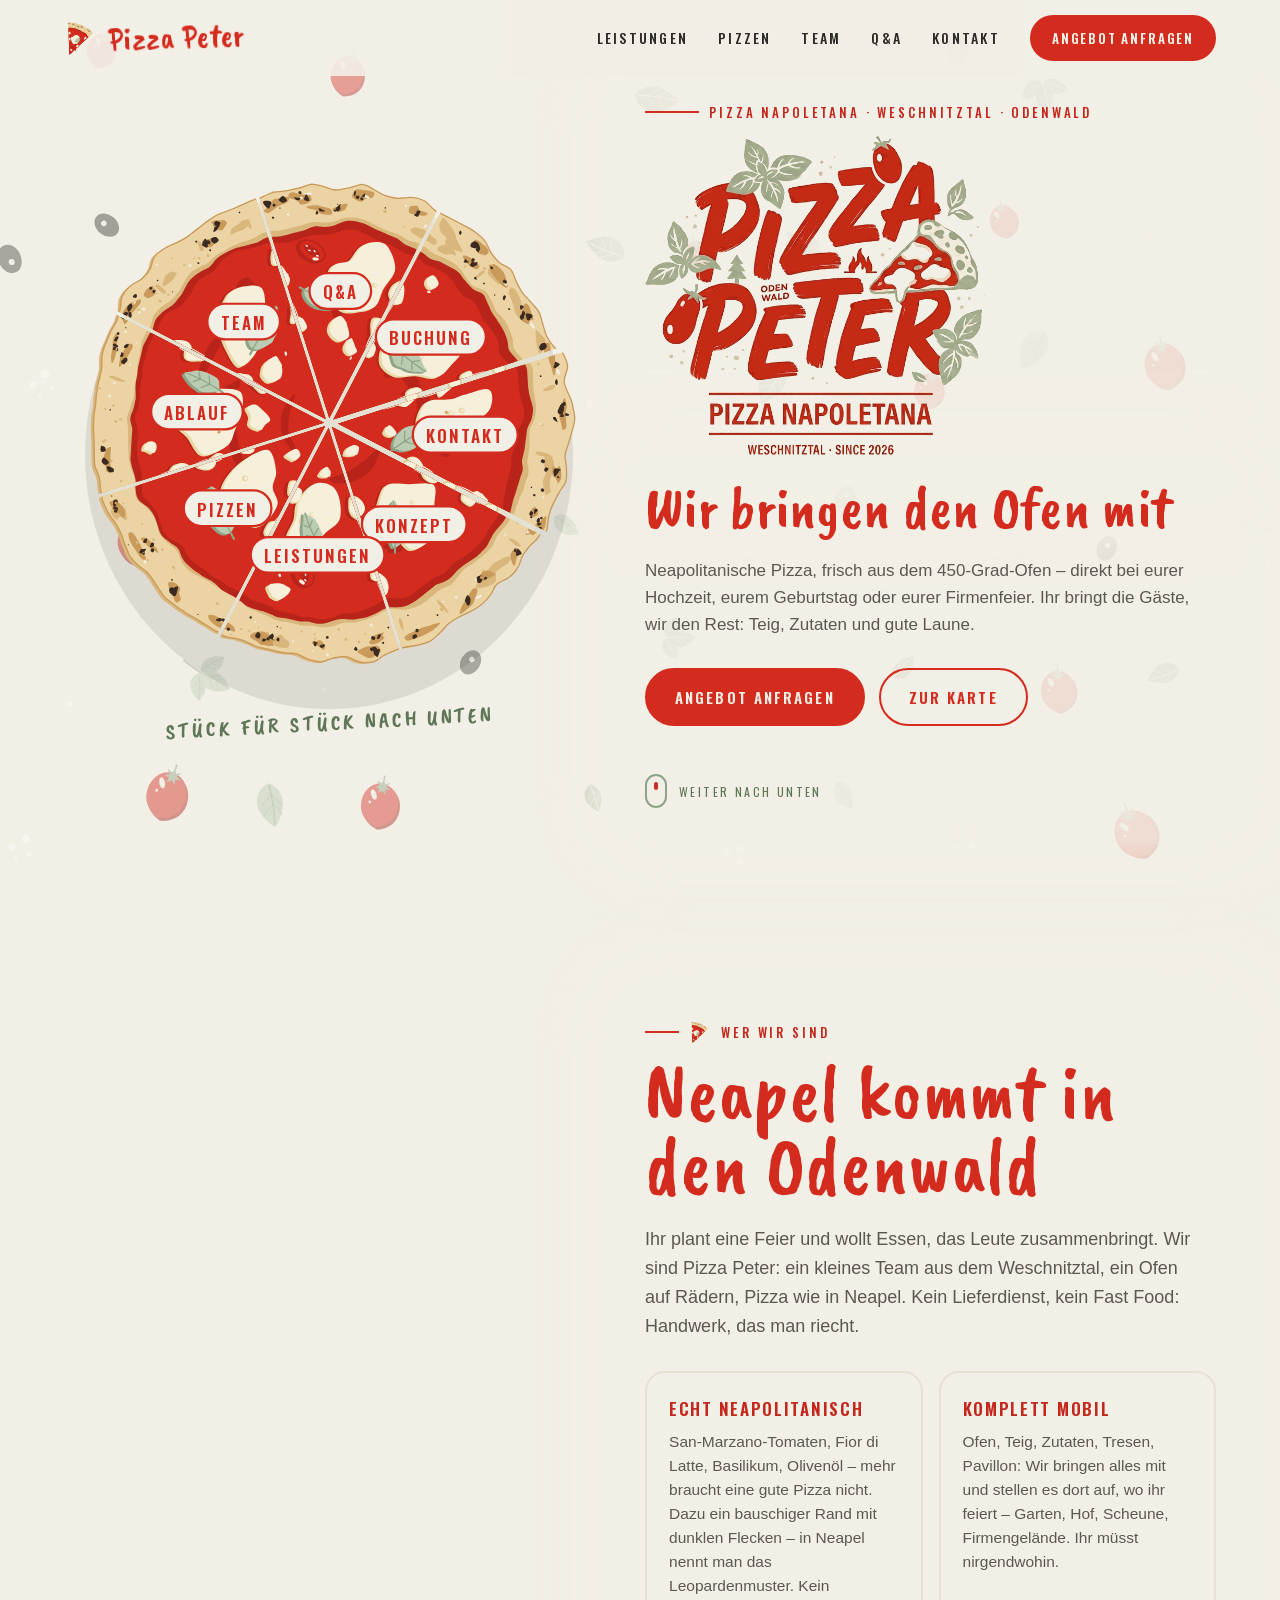
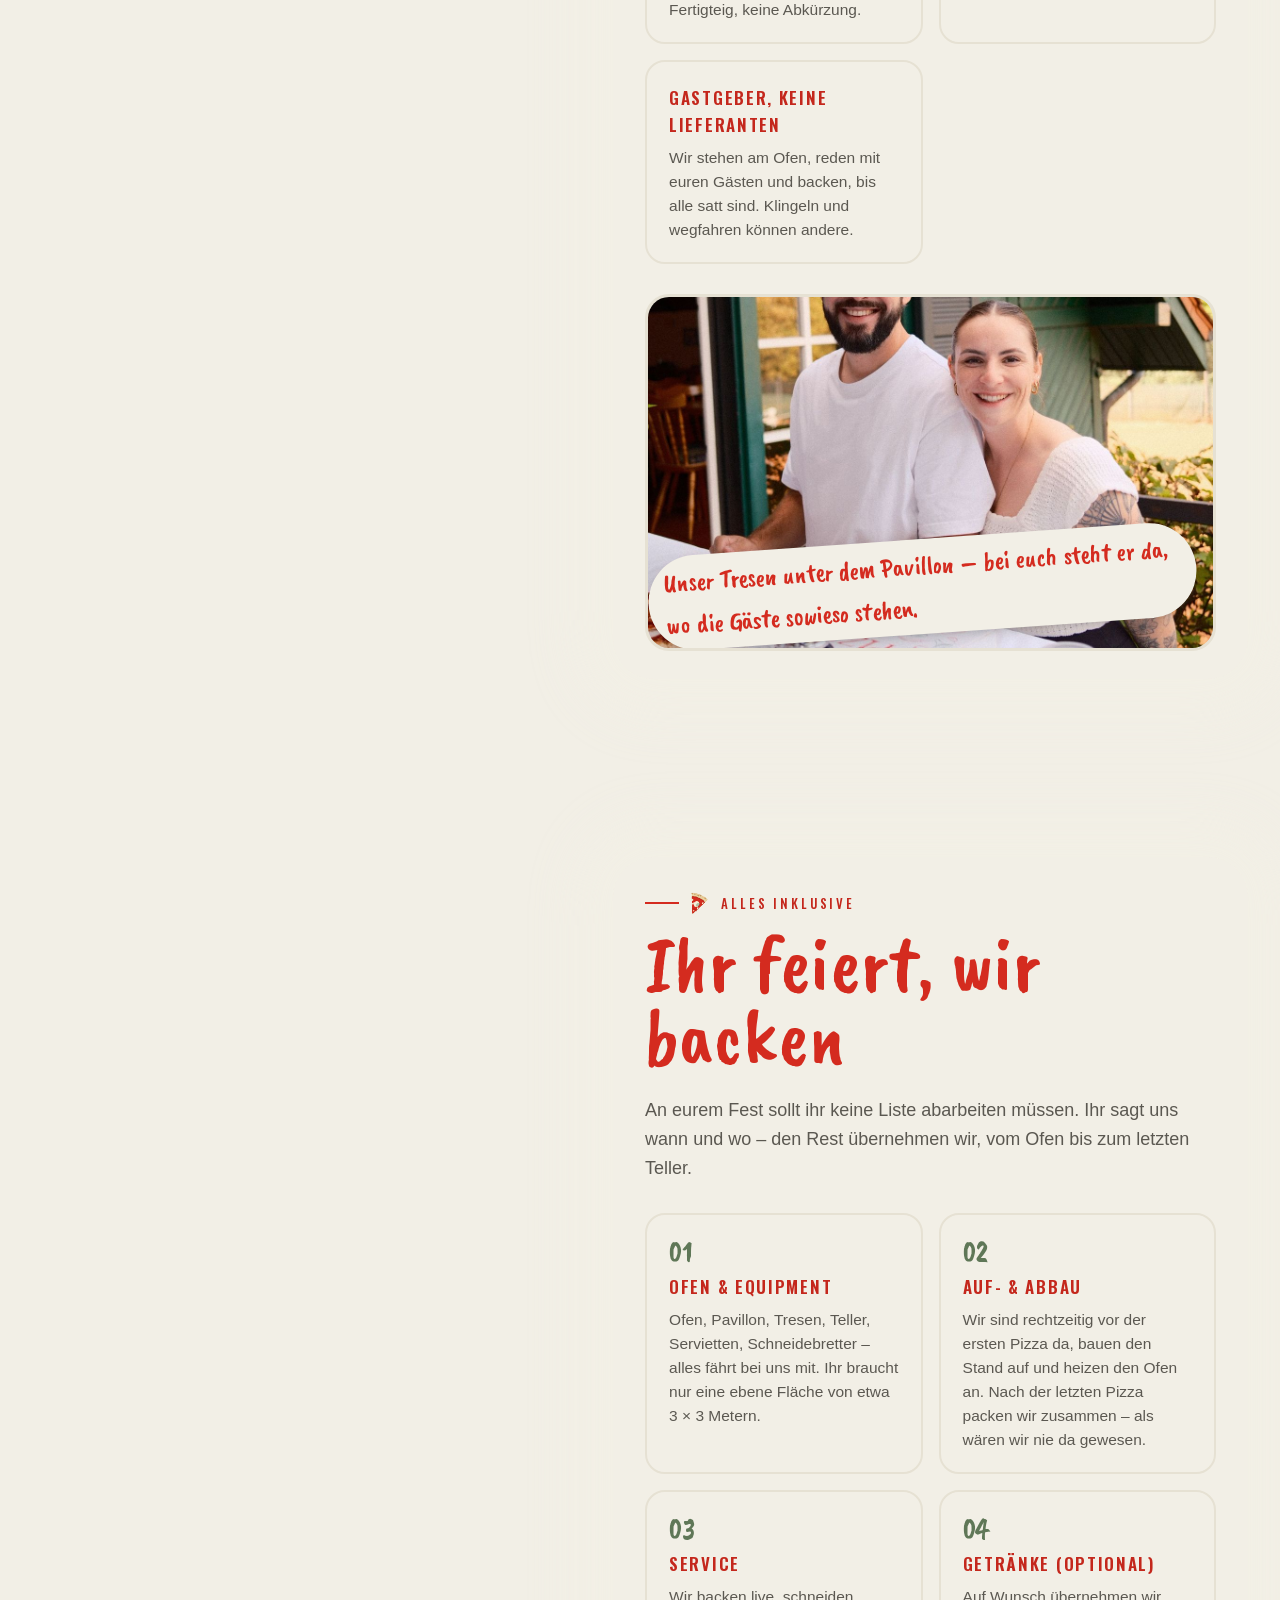
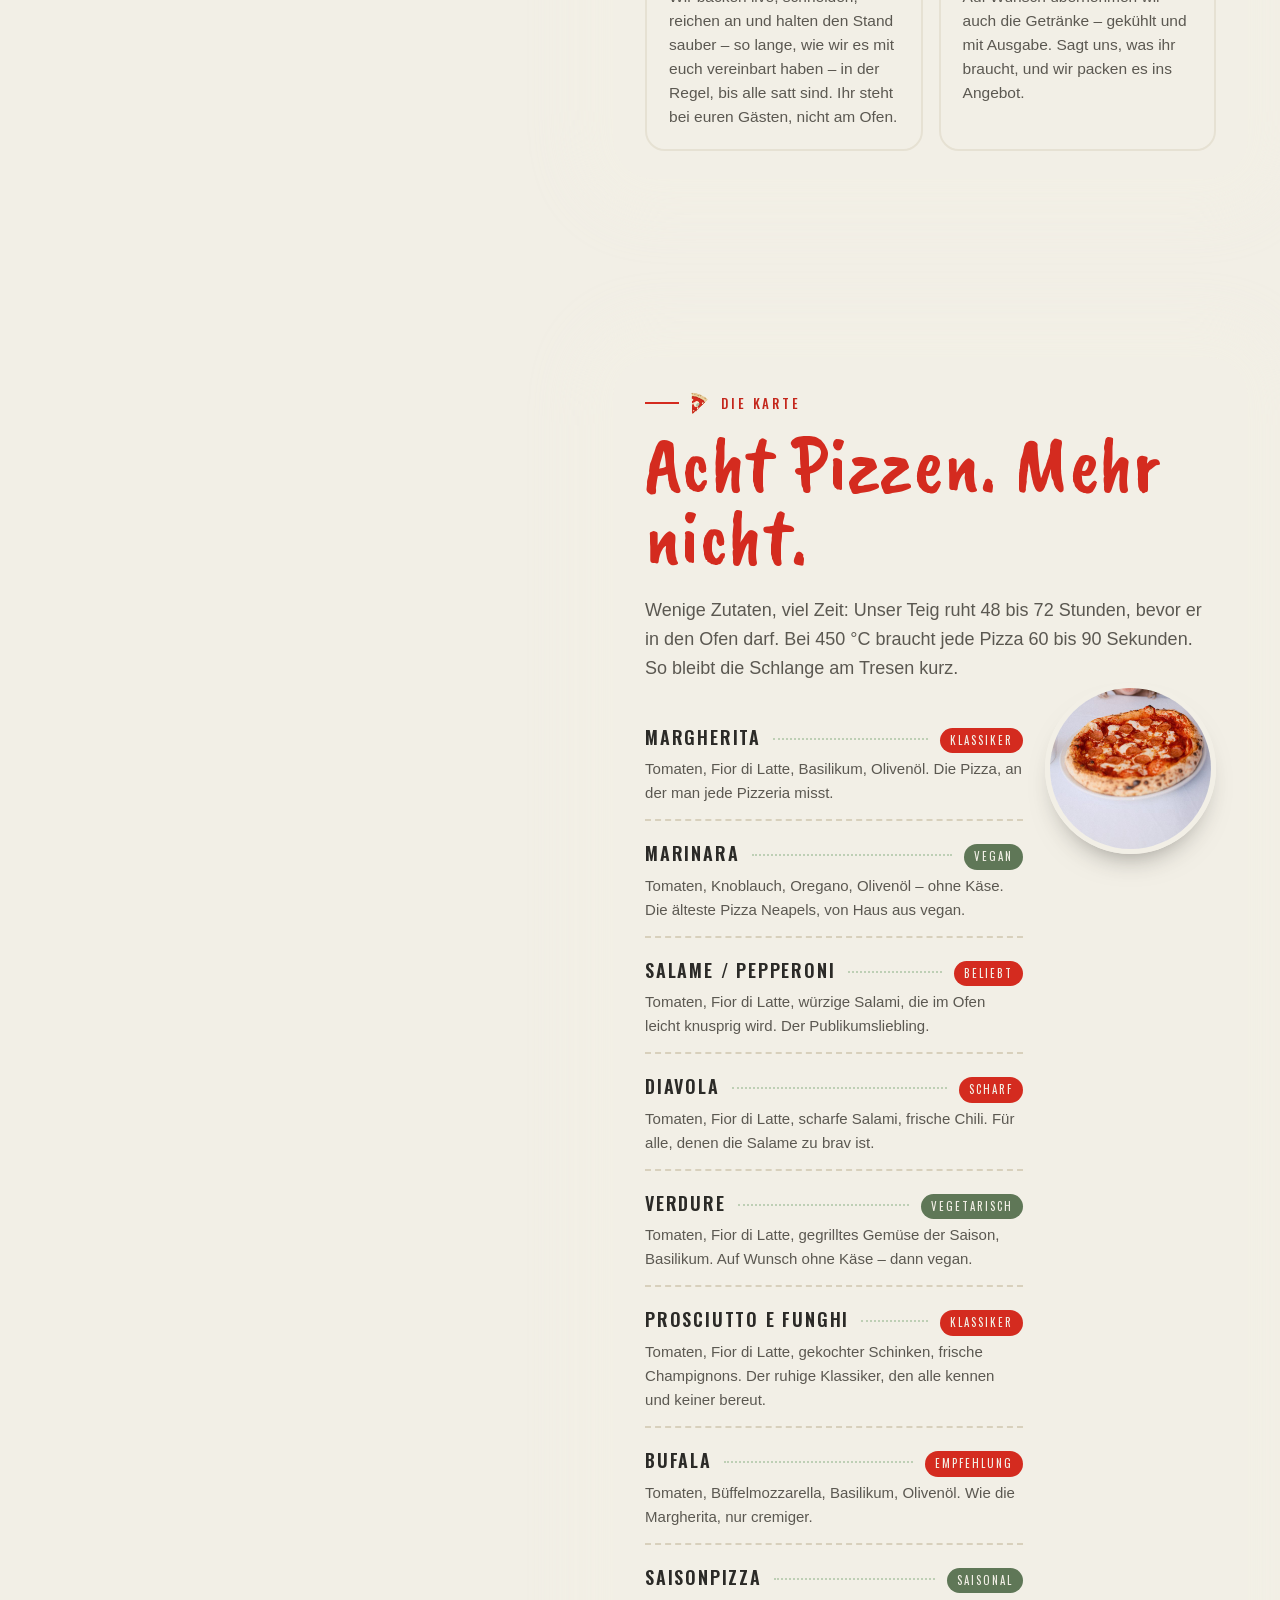
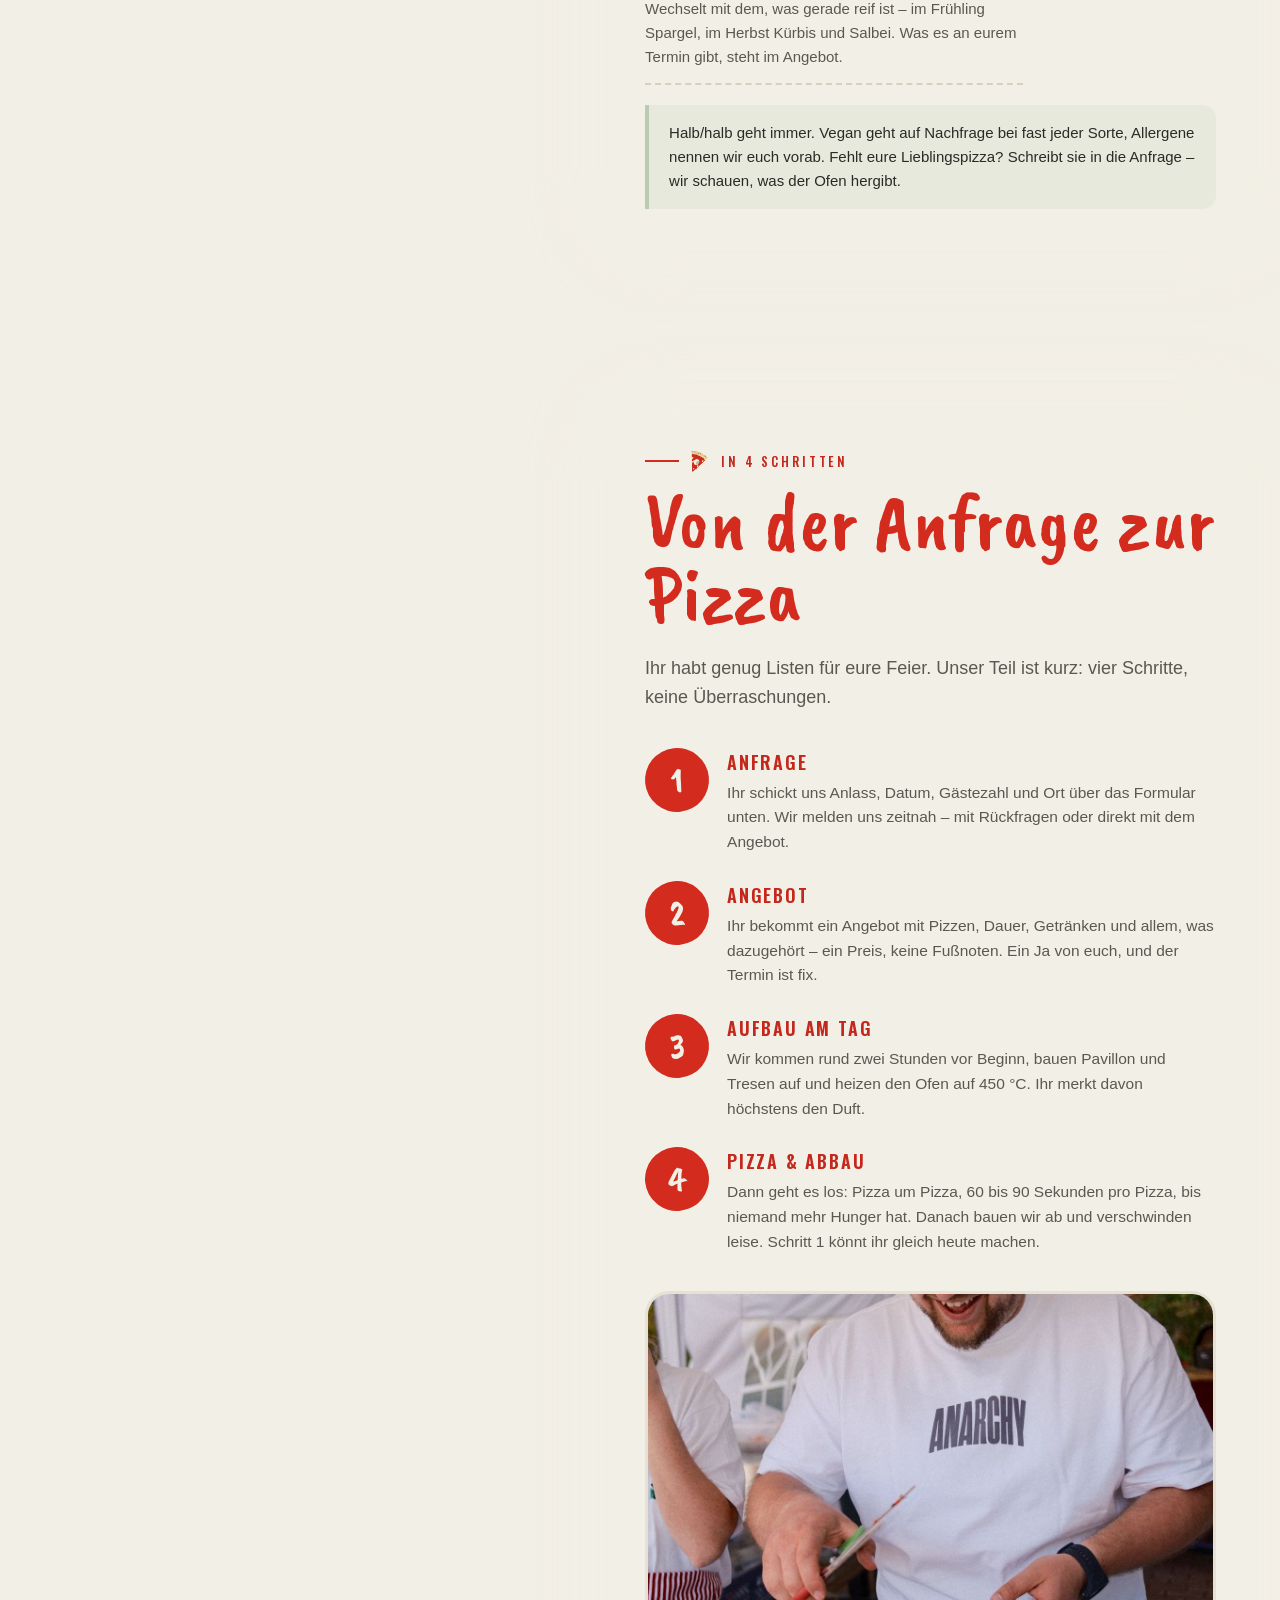
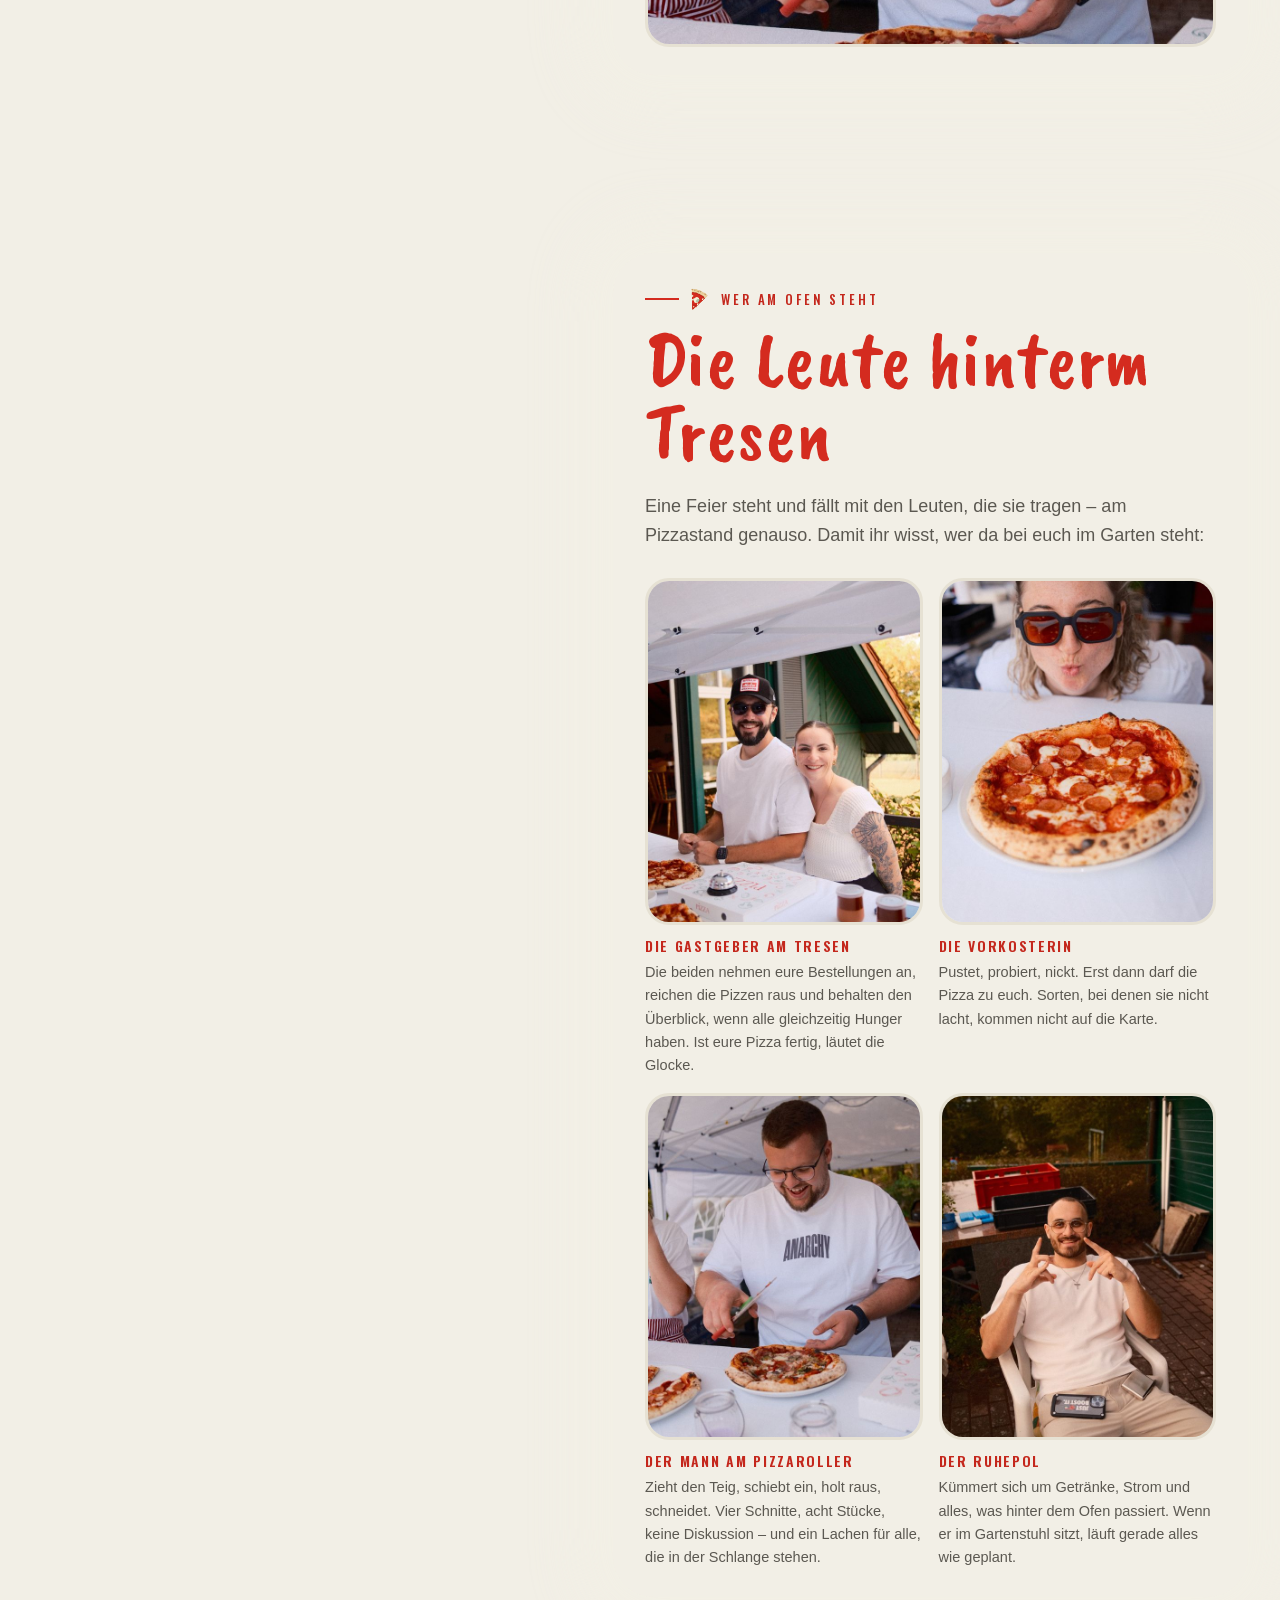
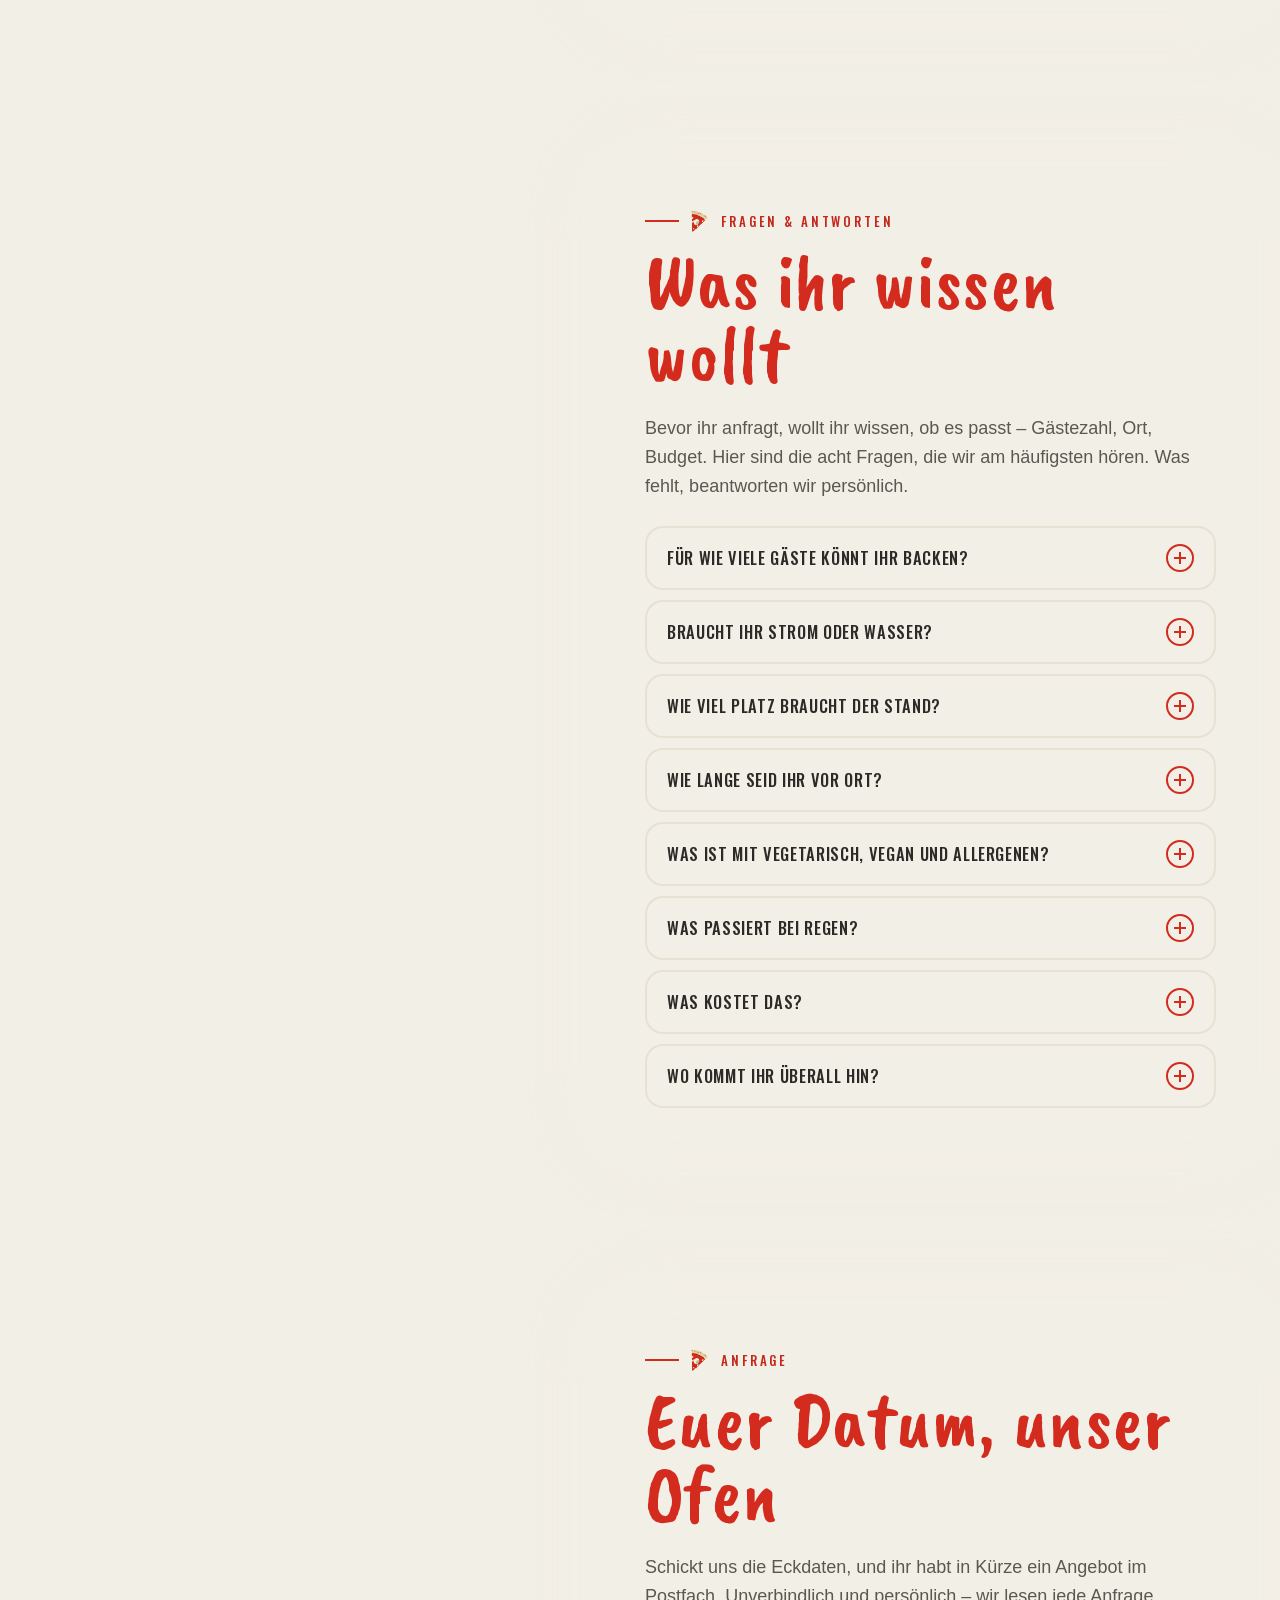
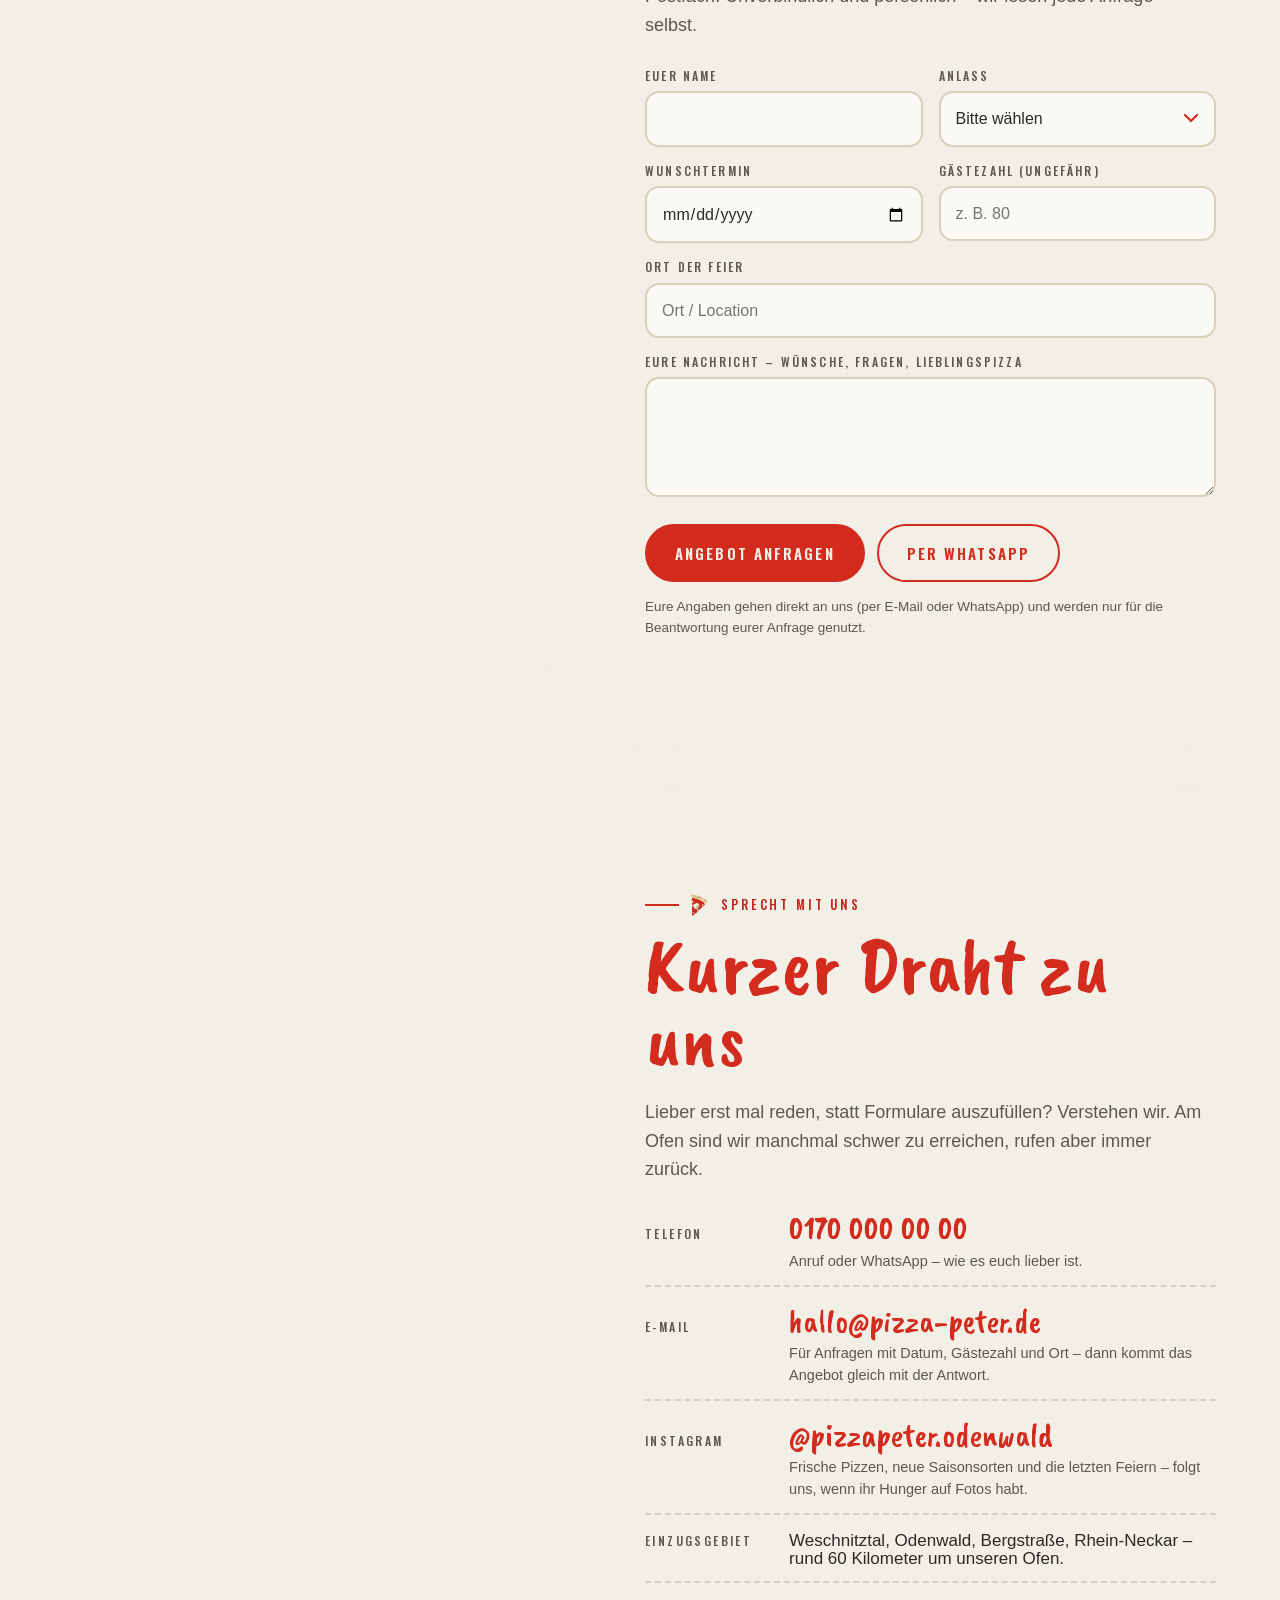
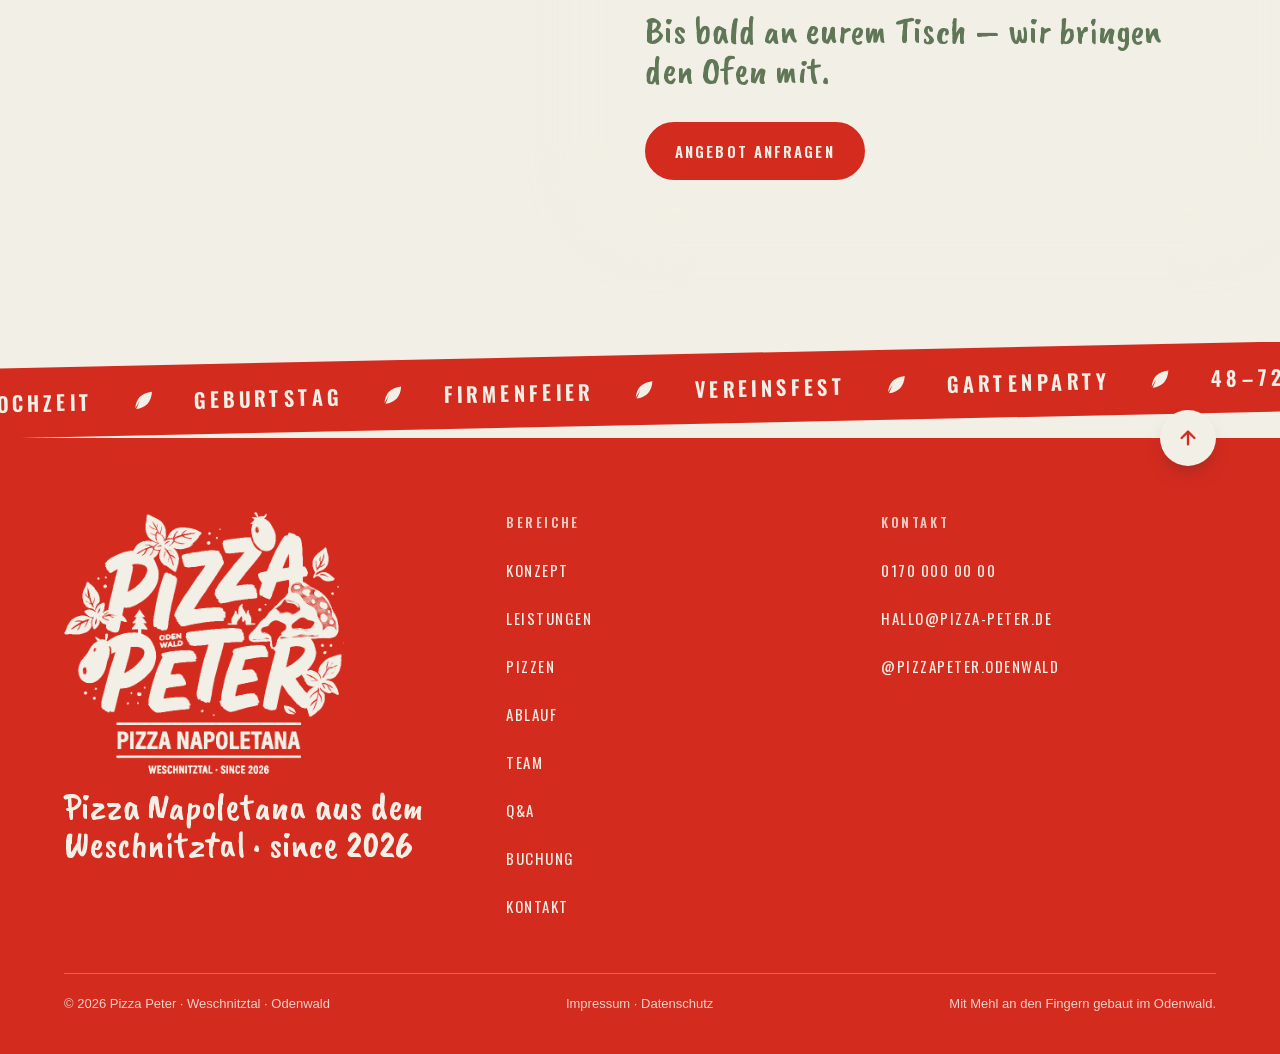
==== index.html @ 8b313ba2 "Pizza Peter OnePager: Pizza-Navigation, animierter Brand-Hintergrund, Texte, Handy-Layout Co-Authore" ====
<!DOCTYPE html>
<html lang="de">
<head>
  <meta charset="utf-8">
  <script>document.documentElement.classList.add('js')</script>
  <meta name="viewport" content="width=device-width, initial-scale=1, viewport-fit=cover">
  <title>Pizza Peter – Mobile Pizza Napoletana für eure Feier im Odenwald</title>
  <meta name="description" content="Mobile Pizza Napoletana für Hochzeiten, Geburtstage und Firmenfeiern – Odenwald, Bergstraße, Rhein-Neckar-Raum. 450 °C, 90 Sekunden, alles inklusive.">
  <meta name="theme-color" content="#F2EFE6">
  <meta property="og:title" content="Pizza Peter – Mobile Pizza Napoletana für eure Feier im Odenwald">
  <meta property="og:description" content="Mobile Pizza Napoletana für Hochzeiten, Geburtstage und Firmenfeiern – Odenwald, Bergstraße, Rhein-Neckar-Raum. 450 °C, 90 Sekunden, alles inklusive.">
  <meta property="og:image" content="https://DEINE-DOMAIN.de/assets/img/foto-pizzafan.jpg"><!-- PLATZHALTER: Domain eintragen, sobald die Seite online ist -->
  <meta property="og:type" content="website">
  <link rel="icon" href="assets/brand/favicon.svg" type="image/svg+xml">
  <link rel="apple-touch-icon" href="assets/brand/apple-touch-icon.png">
  <link rel="preload" href="assets/fonts/caveatbrush.woff2" as="font" type="font/woff2" crossorigin>
  <link rel="preload" href="assets/fonts/oswald.woff2" as="font" type="font/woff2" crossorigin>
  <link rel="stylesheet" href="style.css?v=202609141102">
  <link rel="stylesheet" href="bg.css?v=202609141102">
</head>
<body>
  <svg width="0" height="0" style="position:absolute" aria-hidden="true"><symbol id="ico-slice" viewBox="297 16 204 289"><defs></defs><g class="slice" data-i="0" data-angle="-67.5"><path d="M300 300L291 31c2 0 9-2 14-1c5 0 9 3 14 4c5 1 9 2 14 2c5 0 10-2 15-1c5 0 10 2 14 4c4 2 8 6 12 8c4 2 10 0 15 1c5 1 10 2 14 4c4 2 8 4 12 7c4 3 8 6 12 9c4 3 8 5 12 7c4 2 9 2 14 4c5 2 10 3 14 6c4 3 7 6 10 10c3 4 6 8 9 12c3 4 8 8 10 10Z" fill="#D9B77C" transform="translate(3 2)"/><path d="M300 300L291 31c2 0 9-2 14-1c5 0 9 3 14 4c5 1 9 2 14 2c5 0 10-2 15-1c5 0 10 2 14 4c4 2 8 6 12 8c4 2 10 0 15 1c5 1 10 2 14 4c4 2 8 4 12 7c4 3 8 6 12 9c4 3 8 5 12 7c4 2 9 2 14 4c5 2 10 3 14 6c4 3 7 6 10 10c3 4 6 8 9 12c3 4 8 8 10 10Z" fill="#EBD3A3"/><path d="M372 65c-1 1-7-1-10-2c-3-1-6-1-9-3c-3-2-9-6-11-8c-2-2-2-4-1-5c1-1 3-1 6 0c3 1 6 3 10 5c4 2 8 5 11 7c2 2 5 5 4 6ZM385 60c1 2 6 6 4 7c-2 1-13-1-17-2c-4-1-5-2-8-3c-3-1-9-3-9-4c0-1 5-3 8-4c3-1 7-4 10-4c3 0 7 4 9 6c2 2 2 2 3 4ZM323.7 43.2c0.7 0 2 2.2 2.1 4c0.1 1.8-0.9 4.6-1.4 6.6c-0.6 2-1.3 5.5-1.9 5.6c-0.6 0.1-1.4-3-1.6-5c-0.2-2 0-5 0.5-6.9c0.5-1.9 1.6-4.2 2.3-4.3ZM374.8 53.3c0.6 0.5 0.7 2.6 0 4.9c-0.7 2.3-3 7.1-4.2 8.9c-1.2 1.8-2.6 2-3.2 1.6c-0.6-0.4-1-1.6-0.4-3.8c0.6-2.2 2.7-7.7 4-9.6c1.3-1.9 3.2-2.5 3.8-2ZM429.3 80c0.4 0.2-0.5 4.3-1.2 6.8c-0.7 2.5-1.9 6.1-3 8.2c-1.1 2.1-2.9 4.6-3.5 4.5c-0.6-0.1-0.4-3 0.2-5.3c0.6-2.3 2.4-6.2 3.7-8.6c1.2-2.4 3.4-5.8 3.8-5.6ZM470.1 116.7c0.4 0.3-1.3 3.2-2.5 4.8c-1.2 1.6-3.1 3.8-4.5 4.8c-1.4 1-3.3 1.6-3.8 1.2c-0.5-0.4-0.1-2.4 0.9-3.7c1-1.3 3.3-2.8 4.9-4c1.6-1.2 4.6-3.4 5-3.1Z" fill="#D9B77C"/><path d="M307 40c0 1 4 3 2 4c-2 1-9 0-12 0c-3 0-4-2-6-3c-2-1-8-2-9-3c0-1 4-2 6-3c2-1 6-2 9-2c3 0 7 2 9 3c2 1 0 3 1 4ZM345 43c-1 1-2 2-3 3c-1 1-3 3-5 3c-2 0-6 0-7-1c-2-1-2-2-2-3c0-1 1-2 2-3c1-1 3 0 6-1c3 0 8-2 10-2c2 0 0 3-1 4ZM424 69c0 1-8 2-11 2c-3 0-4-1-8-1c-4 0-10 0-13-1c-2-1-3-4-2-5c1-1 5-2 8-2c3 0 5-1 8-1c3 0 6 2 9 3c3 1 9 4 9 5ZM478 109c0 2-1 4-4 3c-3-1-10-7-14-10c-4-3-4-4-7-7c-3-3-10-10-10-11c0-1 6 1 10 3c4 2 8 5 12 8c4 3 7 6 9 8c2 2 4 4 4 6ZM382 69c-1 1-3 0-5 0c-2 0-5 0-7-1c-2-1-4-4-5-6c-1-2 0-3 0-4c0-1-1-4 1-4c2 0 6 4 9 6c3 2 6 4 7 5c1 2 1 3 0 4Z" fill="#C99A5A"/><path d="M291 31c2 0 9-2 14-1c5 0 9 3 14 4c5 1 9 2 14 2c5 0 10-2 15-1c5 0 10 2 14 4c4 2 8 6 12 8c4 2 10 0 15 1c5 1 10 2 14 4c4 2 8 4 12 7c4 3 8 6 12 9c4 3 8 5 12 7c4 2 9 2 14 4c5 2 10 3 14 6c4 3 7 6 10 10c3 4 6 8 9 12c3 4 8 8 10 10" fill="none" stroke="#C99A5A" stroke-width="1.5"/><path d="M384.7 61.3a1.1 1.1 0 1 0 2.2 0a1.1 1.1 0 1 0 -2.2 0ZM452.3 87.3a1.1 1.1 0 1 0 2.2 0a1.1 1.1 0 1 0 -2.2 0ZM427.4 89.6a1.6 1.6 0 1 0 3.1 0a1.6 1.6 0 1 0 -3.1 0Z" fill="#D9B77C"/><path d="M319.4 64.4a1 1 0 1 0 1.9 0a1 1 0 1 0 -1.9 0ZM304.5 43.2a1.5 1.5 0 1 0 3 0a1.5 1.5 0 1 0 -3 0ZM378.9 70.2a1.6 1.6 0 1 0 3.2 0a1.6 1.6 0 1 0 -3.2 0ZM407.1 81.1a1.6 1.6 0 1 0 3.2 0a1.6 1.6 0 1 0 -3.2 0ZM419.2 91.6a1 1 0 1 0 2 0a1 1 0 1 0 -2 0ZM393.7 56.5a4 1.2 396 1 0 6.4 4.7a4 1.2 396 1 0 -6.4 -4.7Z" fill="#F2EFE6"/><path d="M299 39c-1 0-2 0-3-1c0 0 0-2 0-2c0 0 2-1 3-1c1 0 1 1 1 2c0 1 0 2-1 2ZM330 46c-1 0-2-1-2-2c0-1 2-6 3-6c1 0 3 2 4 3c1 1 1 1 0 2c-1 1-4 3-5 3ZM329 46c0 0 2-1 2-1c0 0 1 0 1 0c0 0 1 2 1 2c0 0-2 1-3 1c-1 0-1-2-1-2ZM401 71c-1-1 1-4 2-5c1-1 5-2 6-2c1 0 0 4 0 5c0 1-1 2-2 2c-1 0-5 1-6 0ZM407 68c-1 0-1-2-1-3c0-1 2-1 3-1c1 0 2 0 2 1c0 1 0 2-1 3c-1 0-2 0-3 0ZM473 103c0 1-2 2-3 2c-1 0-3-2-3-3c0-1 1-2 2-2c1 0 1 0 2 1c1 0 2 1 2 2ZM460.7 103.3a1.9 1.9 0 1 0 3.8 0a1.9 1.9 0 1 0 -3.8 0ZM383 67c0 1-4 4-5 4c-1 0-2-1-3-2c-1-1-2-3-1-4c1-1 4-1 6-1c2 0 3 2 3 3ZM376 63c0 0-2 0-2 0c0 0-1 0-1 0c0 0 0-3 0-3c0 0 2 0 3 1c0 0 0 2 0 2ZM373.9 66.1a1.8 1.8 0 1 0 3.6 0a1.8 1.8 0 1 0 -3.6 0ZM302 60c0 0-1 1-1 1c0 0-1-2-1-2c0 0 0-1 0-1c0 0 3 0 3 0c0 0-1 2-1 2ZM451.4 120.3a0.8 0.8 0 1 0 1.6 0a0.8 0.8 0 1 0 -1.6 0ZM435.5 90.8a1 1 0 1 0 2 0a1 1 0 1 0 -2 0ZM329 45.5a0.7 0.7 0 1 0 1.3 0a0.7 0.7 0 1 0 -1.3 0Z" fill="#3B2A21"/><path d="M300 300L292 72c2-1 8-4 12-4c4 0 9 1 13 2c4 1 8 2 12 2c4 0 8-1 12 0c4 1 8 2 12 4c4 2 7 3 11 5c4 2 7 4 11 6c4 2 8 2 12 3c4 1 8 1 12 3c4 2 6 6 10 8c4 2 7 3 11 5c4 2 8 3 11 5c4 2 7 4 10 7c3 3 6 6 8 10c2 4 3 9 5 12c2 3 8 7 9 8Z" fill="#D9B77C"/><path d="M300 300L292 77c2-1 8-4 12-4c4 0 8 1 12 2c4 1 8 2 12 2c4 0 8 0 12 0c4 0 8 2 12 3c4 1 7 3 11 5c4 2 7 4 11 6c4 2 7 3 11 4c4 1 8 2 11 4c3 2 6 6 9 8c3 2 7 3 11 5c4 2 7 3 11 5c4 2 8 4 11 6c3 2 6 6 8 9c2 3 4 8 6 11c2 3 8 6 9 7Z" fill="#B8241A" transform="translate(3 2)"/><path d="M300 300L292 77c2-1 8-4 12-4c4 0 8 1 12 2c4 1 8 2 12 2c4 0 8 0 12 0c4 0 8 2 12 3c4 1 7 3 11 5c4 2 7 4 11 6c4 2 7 3 11 4c4 1 8 2 11 4c3 2 6 6 9 8c3 2 7 3 11 5c4 2 7 3 11 5c4 2 8 4 11 6c3 2 6 6 8 9c2 3 4 8 6 11c2 3 8 6 9 7Z" fill="#B8241A"/><path d="M300 300L293 87c2-1 7-4 11-5c4-1 8 1 12 1c4 0 7 1 11 1c4 0 8 0 12 1c4 1 7 2 11 3c4 1 8 3 11 5c4 2 6 4 10 6c4 2 7 3 11 4c4 1 8 2 11 4c3 2 5 5 8 7c3 2 8 3 11 5c4 2 7 3 10 5c3 2 7 3 10 5c3 2 6 6 8 9c2 3 2 8 5 11c2 3 8 6 10 7Z" fill="#D42B1F"/><path d="M356 270c1-1 3-5 1-9c-2-4-6-11-11-16c-5-5-14-10-21-12c-7-2-16 0-20 0c-4 0-7 2-7 3c0 1 2 2 6 3c4 2 10 3 16 6c6 3 13 6 18 10c5 4 9 8 12 11c3 2 5 5 6 4ZM399 174c1-1 0-5-2-8c-2-3-8-7-13-10c-5-3-12-8-18-10c-6-2-13-2-17-2c-4 0-6 0-7 1c0 1 1 4 4 6c3 2 9 5 14 8c5 3 13 6 18 8c5 2 10 6 14 7c4 1 6 1 7 0ZM400 183c0-1-1-4-4-8c-3-4-10-9-16-13c-6-4-16-10-23-12c-8-2-17-3-22-3c-5 0-8 0-8 1c0 1 3 2 7 4c4 2 12 4 19 7c7 3 15 8 22 11c7 4 14 8 18 10c4 2 6 4 7 3ZM359 212c-1-2 1-6 2-8c1-2 2-4 4-7c2-2 6-8 8-8c2 0 5 3 6 5c1 2 1 4 1 7c0 2-1 6-3 8c-2 2-6 4-9 5c-3 0-8 0-9-2Z" fill="#B8241A"/><path d="M343 140c5-2 12-6 19-4c7 2 20 8 22 15c2 7-8 20-10 29c-2 9 0 18-4 23c-4 5-12 4-18 5c-6 1-15 4-20 1c-5-3-8-13-12-21c-4-8-14-20-12-26c2-6 16-8 22-12c6-4 8-8 13-10Z" fill="#B8241A" transform="translate(4 4)"/><path d="M343 140c5-2 12-6 19-4c7 2 20 8 22 15c2 7-8 20-10 29c-2 9 0 18-4 23c-4 5-12 4-18 5c-6 1-15 4-20 1c-5-3-8-13-12-21c-4-8-14-20-12-26c2-6 16-8 22-12c6-4 8-8 13-10ZM323 267c-1 1-6 2-8 1c-2-1-5-3-6-5c-1-2-1-5 0-6c1-1 5-2 7-2c2 0 4 3 5 5c1 2 3 6 2 7Z" fill="#E8D8A6" transform="translate(3 2)"/><path d="M343 140c5-2 12-6 19-4c7 2 20 8 22 15c2 7-8 20-10 29c-2 9 0 18-4 23c-4 5-12 4-18 5c-6 1-15 4-20 1c-5-3-8-13-12-21c-4-8-14-20-12-26c2-6 16-8 22-12c6-4 8-8 13-10ZM323 267c-1 1-6 2-8 1c-2-1-5-3-6-5c-1-2-1-5 0-6c1-1 5-2 7-2c2 0 4 3 5 5c1 2 3 6 2 7Z" fill="#F6EFD9"/><path d="M337.4 158.7a3 3 0 1 0 6 0a3 3 0 1 0 -6 0ZM334.2 175.2a2.4 2.4 0 1 0 4.8 0a2.4 2.4 0 1 0 -4.8 0ZM357.3 161.6a3.4 3.4 0 1 0 6.8 0a3.4 3.4 0 1 0 -6.8 0Z" fill="#E8D8A6"/><path d="M338.1 158a1.7 1.7 0 1 0 3.3 0a1.7 1.7 0 1 0 -3.3 0ZM334.8 174.7a1.3 1.3 0 1 0 2.6 0a1.3 1.3 0 1 0 -2.6 0ZM358.1 160.8a1.9 1.9 0 1 0 3.7 0a1.9 1.9 0 1 0 -3.7 0Z" fill="#F6EFD9"/><g class="cheese-edge"><path d="M304 163c2 0 4 2 5 5c1 2 1 7 0 10c-1 3-4 7-5 7c-2 0-3-6-4-9c-1-3-2-5-1-7c1-2 3-6 5-6ZM304 115c3 0 8 0 9 3c1 2 0 10-2 12c-2 2-4 3-7 3c-3 0-8 0-9-2c-2-2-2-9 0-12c2-3 6-4 9-4ZM448 157c2 2 0 8-2 11c-2 3-6 6-9 7c-3 2-9 3-10 2c-1-1 0-7 2-10c2-3 4-7 7-9c3-2 10-3 12-1ZM381 224c1 2-1 6-2 9c-1 3-2 10-5 11c-3 1-9-1-11-3c-2-2-1-7 0-10c1-3 5-8 8-9c3-1 9 0 10 2Z" fill="#B8241A"/><path d="M301 160c2 0 5 2 6 5c1 2 1 7 0 10c-1 3-4 7-6 7c-2 0-2-6-3-9c-1-3-2-5-2-7c0-2 3-6 5-6ZM301 112c3 0 9 0 10 3c1 2 0 10-2 12c-2 2-5 3-8 3c-3 0-7 0-8-2c-1-2-1-9 0-12c1-3 5-4 8-4ZM445 154c2 2 0 8-2 11c-2 3-5 6-8 7c-3 2-9 3-10 2c-1-1 0-7 2-10c2-3 4-7 7-9c3-2 10-3 11-1ZM378 221c2 2 0 6-1 9c-1 3-3 10-6 11c-3 1-8-1-10-3c-2-2-1-7 0-10c1-3 4-8 7-9c3-1 8 0 10 2Z" fill="#E8D8A6"/><path d="M301 160c2 0 4 3 5 5c1 2 1 6 0 8c-1 2-4 6-5 6c-2 0-3-5-4-7c-1-2-2-5-1-7c1-2 3-5 5-5ZM300 111c3 0 8 0 9 3c1 2 0 10-2 12c-2 2-5 2-7 2c-2 0-6 0-7-2c-1-2-1-8 0-11c1-2 4-4 7-4ZM443 153c2 1 0 7-1 10c-2 3-5 6-8 7c-3 2-8 3-9 2c-1-1 0-6 1-9c1-3 4-6 7-8c3-2 8-3 10-2ZM377 220c1 2-1 6-2 9c-1 3-3 9-5 10c-2 1-8-1-9-3c-2-2-1-6 0-9c1-3 4-7 7-8c3-1 8-1 9 1Z" fill="#F6EFD9"/><path d="M298.9 168.2a1.2 1.2 0 1 0 2.4 0a1.2 1.2 0 1 0 -2.4 0ZM297.6 119.1a1.5 1.5 0 1 0 3 0a1.5 1.5 0 1 0 -3 0ZM428.1 160.7a1.6 1.6 0 1 0 3.2 0a1.6 1.6 0 1 0 -3.2 0ZM363.6 225.5a1.6 1.6 0 1 0 3.1 0a1.6 1.6 0 1 0 -3.1 0Z" fill="#F2EFE6"/><path class="thread" d="M301.8 170.1Q303.5 180.1 301.8 190.2M301.5 121.9Q303.4 112.8 301.5 103.6" fill="none" stroke="#F6EFD9" stroke-width="1.3" stroke-linecap="round"/></g><path d="M394 171c1 2-2 4-3 6c-1 2-2 6-3 9c-2 2-4 4-6 6c-2 2-6 2-9 3c-3 1-7 2-10 2c-3 0-4 0-7 0c-3 0-8 0-9-1c-1-1 2-4 4-7c2-3 3-7 5-10c2-3 3-7 6-9c3-2 7-2 10-3c3-1 4-1 6-1c2 0 6 0 9 1c3 1 6 2 7 4Z" fill="#8FA487"/><path d="M391 169c1 2-2 4-3 6c-1 2-2 6-3 9c-2 2-4 4-6 6c-2 2-6 2-9 3c-3 1-7 2-10 2c-3 0-4 0-7 0c-3 0-8 0-9-1c-1-1 2-4 4-7c2-3 3-7 5-10c2-3 3-7 6-9c3-2 7-2 10-3c3-1 4-1 6-1c2 0 6 0 9 1c3 1 6 2 7 4Z" fill="#B9CBB0"/><path d="M390 169Q366 179 345 195M376 175L374 187M376 175L366 169M363 183L360 192M363 183L354 179" fill="none" stroke="#8FA487" stroke-width="1.4" stroke-linecap="round"/><path d="M390 169L396 166" fill="none" stroke="#8FA487" stroke-width="2.4" stroke-linecap="round"/><path d="M330.1 162.3a4.7 1.7 -31 1 0 8.1 -4.9a4.7 1.7 -31 1 0 -8.1 4.9Z" fill="#F2EFE6"/></g></symbol><symbol id="ico-leaf" viewBox="0 0 24 24"><path d="M3 20C4 10 10 4 21 3c-1 11-7 17-17 18l4-9-5 8z" fill="currentColor"/></symbol></svg>

  <svg class="pp-defs" xmlns="http://www.w3.org/2000/svg" aria-hidden="true" focusable="false">
  <defs>
    <!-- San-Marzano-Tomate: Körper currentColor, Bodenschatten #A8211A, Kelch/Stiel #8FA487, Glanzpunkt Creme -->
    <symbol id="pp-tomato" viewBox="0 0 100 100">
      <path fill="#A8211A" transform="translate(4 4)" d="M48 17C66 17 80 33 80 54C80 76 66 88 48 93C30 88 16 76 16 54C16 33 30 17 48 17Z"/>
      <path fill="#D42B1F" d="M48 17C66 17 80 33 80 54C80 76 66 88 48 93C30 88 16 76 16 54C16 33 30 17 48 17Z"/>
      <ellipse cx="35" cy="38" rx="4.6" ry="9" transform="rotate(-28 35 38)" fill="#F2EFE6"/>
      <circle cx="30.5" cy="52" r="2.3" fill="#F2EFE6"/>
      <path fill="#8FA487" d="M48 8l3 9 9-4-6 8 8 4-9 1 2 9-7-6-7 6 2-9-9-1 8-4-6-8 9 4z"/>
      <rect x="46.6" y="2" width="2.8" height="9" rx="1.4" fill="#8FA487"/>
    </symbol>
    <!-- Basilikumblatt: Blatt currentColor, Mittelrippe + Adern in Creme, Stielansatz #8FA487 -->
    <symbol id="pp-leaf" viewBox="0 0 100 100">
      <path fill="currentColor" d="M6 54C14 30 46 14 92 44C60 90 20 84 6 54Z"/>
      <path fill="none" style="stroke:var(--vein,#8FA487)" stroke-width="2.6" stroke-linecap="round" d="M11 53C36 47 62 44 86 45"/>
      <path fill="none" style="stroke:var(--vein,#8FA487)" stroke-width="1.7" stroke-linecap="round" d="M28 50C34 42 42 35 50 30M46 48C52 40 60 34 68 31M32 52C38 58 44 63 50 69M50 49C56 56 62 61 70 65"/>
    </symbol>
    <!-- Basilikum-Sprig (Draufsicht): 2 große + 2 kleinere Blätter über Kreuz, Knospe #8FA487 -->
    <symbol id="pp-sprig" viewBox="0 0 100 100">
      <path fill="none" style="stroke:var(--vein,#8FA487)" stroke-width="3" stroke-linecap="round" d="M50 94C51 82 50 72 50 60"/>
      <use href="#pp-leaf" width="100" height="100" transform="translate(50 60) rotate(-90) scale(.58) translate(-6 -54)"/>
      <use href="#pp-leaf" width="100" height="100" transform="translate(48 64) rotate(-150) scale(.5) translate(-6 -54)"/>
      <use href="#pp-leaf" width="100" height="100" transform="translate(52 64) rotate(-30) scale(.5) translate(-6 -54)"/>
    </symbol>
    <!-- Olive: Charcoal (currentColor) mit Loch in Creme -->
    <symbol id="pp-olive" viewBox="0 0 100 100">
      <ellipse cx="50" cy="50" rx="30" ry="39" transform="rotate(-16 50 50)" fill="currentColor"/>
      <circle cx="46" cy="41" r="8" fill="#F2EFE6"/>
    </symbol>
    <!-- Mehl: lockere Punktgruppe -->
    <symbol id="pp-flour" viewBox="0 0 100 100">
      <circle cx="30" cy="40" r="11" fill="currentColor"/>
      <circle cx="66" cy="22" r="6.5" fill="currentColor"/>
      <circle cx="60" cy="70" r="9" fill="currentColor"/>
      <circle cx="86" cy="52" r="4.5" fill="currentColor"/>
    </symbol>
    <!-- Mehl: Einzelpunkt -->
    <symbol id="pp-dot" viewBox="0 0 100 100">
      <circle cx="50" cy="50" r="19" fill="currentColor"/>
    </symbol>
  </defs>
</svg>
<div class="bg-pattern" aria-hidden="true">
  <svg class="el el--tomato" style="--x:7.22%;--y:5.36%;--xp:4.04%;--yp:4.46%;--s:50px;--o:0.84;--r0:19deg;--ra:4.35deg;--rb:2.18deg;--dx:9.88px;--dy:16.07px;--dur:35.3s;--delay:-32.07s"><use href="#pp-tomato"/></svg>
  <svg class="el el--dot is-white" style="--x:14.35%;--y:6.44%;--xp:23.24%;--yp:7.57%;--s:16px;--o:0.75;--r0:0deg;--ra:0.0deg;--rb:-0.0deg;--dx:-10.29px;--dy:9.37px;--dur:55.96s;--delay:-40.3s"><use href="#pp-dot"/></svg>
  <svg class="el el--tomato" style="--x:26.25%;--y:8.17%;--xp:37.85%;--yp:4.32%;--s:59px;--o:0.81;--r0:14deg;--ra:-6.35deg;--rb:1.95deg;--dx:12.28px;--dy:17.26px;--dur:43.43s;--delay:-21.84s"><use href="#pp-tomato"/></svg>
  <svg class="el el--dot is-white" style="--x:38.45%;--y:7.86%;--xp:57%;--yp:3.89%;--s:16px;--o:0.89;--r0:0deg;--ra:0.0deg;--rb:0.0deg;--dx:6.95px;--dy:7.12px;--dur:47.34s;--delay:-45.97s"><use href="#pp-dot"/></svg>
  <svg class="el el--leaf is-dark" style="--x:50.45%;--y:11.03%;--xp:74.31%;--yp:6.81%;--s:60px;--o:0.77;--r0:9deg;--ra:-2.15deg;--rb:4.94deg;--dx:11.73px;--dy:11.25px;--dur:45.82s;--delay:-21.09s"><use href="#pp-leaf"/></svg>
  <svg class="el el--flour is-white" style="--x:61.22%;--y:4.75%;--xp:92.72%;--yp:10.46%;--s:48px;--o:0.87;--r0:57deg;--ra:-2.15deg;--rb:-0.83deg;--dx:-11.19px;--dy:8.92px;--dur:45.93s;--delay:-0.82s"><use href="#pp-flour"/></svg>
  <svg class="el el--olive" style="--x:73.99%;--y:5.51%;--xp:15.79%;--yp:19.34%;--s:44px;--o:0.76;--r0:16deg;--ra:-0.9deg;--rb:-4.27deg;--dx:11.0px;--dy:12.5px;--dur:31.97s;--delay:-17.68s"><use href="#pp-olive"/></svg>
  <svg class="el el--sprig is-dark" style="--x:80.72%;--y:9.98%;--xp:33.02%;--yp:23.39%;--s:68px;--o:0.78;--r0:175deg;--ra:3.4deg;--rb:-0.02deg;--dx:10.26px;--dy:17.6px;--dur:51.41s;--delay:-45.3s"><use href="#pp-sprig"/></svg>
  <svg class="el el--leaf is-dark" style="--x:91.51%;--y:5.88%;--xp:52.58%;--yp:19.14%;--s:54px;--o:0.80;--r0:27deg;--ra:-9.11deg;--rb:2.82deg;--dx:-14.56px;--dy:9.25px;--dur:42.38s;--delay:-38.39s"><use href="#pp-leaf"/></svg>
  <svg class="el el--olive" style="--x:9.25%;--y:25.06%;--xp:69.65%;--yp:18.14%;--s:40px;--o:0.79;--r0:330deg;--ra:4.49deg;--rb:-5.26deg;--dx:-11.42px;--dy:7.75px;--dur:40.54s;--delay:-2.0s"><use href="#pp-olive"/></svg>
  <svg class="el el--leaf is-dark" style="--x:21.26%;--y:23.14%;--xp:83.38%;--yp:24.69%;--s:44px;--o:0.81;--r0:5deg;--ra:-6.47deg;--rb:1.6deg;--dx:11.47px;--dy:8.79px;--dur:35.56s;--delay:-20.99s"><use href="#pp-leaf"/></svg>
  <svg class="el el--tomato" style="--x:31.44%;--y:28.43%;--xp:100.03%;--yp:23.38%;--s:55px;--o:0.83;--r0:-13deg;--ra:-4.39deg;--rb:1.47deg;--dx:-12.91px;--dy:12.73px;--dur:37.46s;--delay:-36.84s"><use href="#pp-tomato"/></svg>
  <svg class="el el--leaf is-dark" style="--x:46.27%;--y:27.61%;--xp:10.11%;--yp:33.04%;--s:55px;--o:0.77;--r0:215deg;--ra:1.36deg;--rb:-6.64deg;--dx:12.7px;--dy:14.1px;--dur:42.25s;--delay:-13.0s"><use href="#pp-leaf"/></svg>
  <svg class="el el--tomato" style="--x:53.61%;--y:28.29%;--xp:23.1%;--yp:39.23%;--s:48px;--o:0.87;--r0:-11deg;--ra:-4.09deg;--rb:-5.42deg;--dx:12.15px;--dy:10.2px;--dur:43.1s;--delay:-1.42s"><use href="#pp-tomato"/></svg>
  <svg class="el el--leaf" style="--x:63.94%;--y:27.16%;--xp:42.29%;--yp:36.16%;--s:56px;--o:0.82;--r0:218deg;--ra:-1.66deg;--rb:7.54deg;--dx:-15.29px;--dy:13.82px;--dur:51.57s;--delay:-48.28s"><use href="#pp-leaf"/></svg>
  <svg class="el el--tomato" style="--x:79.49%;--y:24.3%;--xp:58.94%;--yp:32.63%;--s:49px;--o:0.81;--r0:-13deg;--ra:-1.33deg;--rb:4.31deg;--dx:-13.13px;--dy:10.26px;--dur:40.57s;--delay:-7.65s"><use href="#pp-tomato"/></svg>
  <svg class="el el--dot is-white" style="--x:90.65%;--y:26.35%;--xp:78.45%;--yp:32.5%;--s:16px;--o:0.86;--r0:0deg;--ra:-0.0deg;--rb:0.0deg;--dx:-11.87px;--dy:9.77px;--dur:47.77s;--delay:-19.56s"><use href="#pp-dot"/></svg>
  <svg class="el el--olive" style="--x:1.44%;--y:28.73%;--xp:94.96%;--yp:35.09%;--s:44px;--o:0.74;--r0:170deg;--ra:-8.31deg;--rb:1.78deg;--dx:-9.19px;--dy:7.64px;--dur:34.28s;--delay:-27.88s"><use href="#pp-olive"/></svg>
  <svg class="el el--flour is-white" style="--x:3.96%;--y:42.4%;--xp:16.61%;--yp:53.85%;--s:45px;--o:0.86;--r0:92deg;--ra:3.21deg;--rb:-0.45deg;--dx:-9.39px;--dy:11.99px;--dur:28.93s;--delay:-23.59s"><use href="#pp-flour"/></svg>
  <svg class="el el--sprig" style="--x:18.61%;--y:43.24%;--xp:32.33%;--yp:48.74%;--s:72px;--o:0.80;--r0:205deg;--ra:-2.09deg;--rb:-0.39deg;--dx:18.48px;--dy:17.09px;--dur:44.13s;--delay:-7.6s"><use href="#pp-sprig"/></svg>
  <svg class="el el--dot is-white" style="--x:28.83%;--y:42.32%;--xp:49.82%;--yp:47.96%;--s:16px;--o:0.78;--r0:0deg;--ra:0.0deg;--rb:0.0deg;--dx:7.29px;--dy:8.93px;--dur:48.01s;--delay:-45.8s"><use href="#pp-dot"/></svg>
  <svg class="el el--sprig is-dark" style="--x:40.27%;--y:38.01%;--xp:67.5%;--yp:50.09%;--s:76px;--o:0.74;--r0:214deg;--ra:-2.98deg;--rb:-1.35deg;--dx:-17.31px;--dy:17.47px;--dur:46.89s;--delay:-35.77s"><use href="#pp-sprig"/></svg>
  <svg class="el el--flour is-white" style="--x:47.5%;--y:45.32%;--xp:85.18%;--yp:53.55%;--s:44px;--o:0.79;--r0:359deg;--ra:-2.73deg;--rb:0.56deg;--dx:-10.99px;--dy:8.89px;--dur:52.58s;--delay:-36.41s"><use href="#pp-flour"/></svg>
  <svg class="el el--leaf is-dark" style="--x:59.62%;--y:42.67%;--xp:0.84%;--yp:52.77%;--s:59px;--o:0.90;--r0:123deg;--ra:-6.01deg;--rb:3.15deg;--dx:8.41px;--dy:11.09px;--dur:33.64s;--delay:-20.91s"><use href="#pp-leaf"/></svg>
  <svg class="el el--tomato" style="--x:71.33%;--y:43.21%;--xp:7.45%;--yp:63.06%;--s:53px;--o:0.89;--r0:18deg;--ra:3.38deg;--rb:-3.23deg;--dx:17.35px;--dy:13.86px;--dur:52.62s;--delay:-8.86s"><use href="#pp-tomato"/></svg>
  <svg class="el el--leaf" style="--x:81.47%;--y:38.92%;--xp:25.31%;--yp:66.6%;--s:59px;--o:0.85;--r0:124deg;--ra:-0.98deg;--rb:5.25deg;--dx:-9.27px;--dy:9.47px;--dur:40.64s;--delay:-4.32s"><use href="#pp-leaf"/></svg>
  <svg class="el el--tomato" style="--x:92.22%;--y:40.28%;--xp:40.27%;--yp:60.22%;--s:69px;--o:0.81;--r0:-7deg;--ra:5.24deg;--rb:-0.38deg;--dx:-15.97px;--dy:10.44px;--dur:42.83s;--delay:-14.99s"><use href="#pp-tomato"/></svg>
  <svg class="el el--tomato" style="--x:11.97%;--y:59.79%;--xp:61.46%;--yp:64.35%;--s:68px;--o:0.90;--r0:17deg;--ra:-0.72deg;--rb:-3.33deg;--dx:-15.0px;--dy:15.35px;--dur:33.64s;--delay:-29.68s"><use href="#pp-tomato"/></svg>
  <svg class="el el--leaf" style="--x:22.14%;--y:60.06%;--xp:78.53%;--yp:60.52%;--s:53px;--o:0.86;--r0:59deg;--ra:-2.13deg;--rb:5.19deg;--dx:-8.24px;--dy:10.12px;--dur:38.41s;--delay:-30.07s"><use href="#pp-leaf"/></svg>
  <svg class="el el--tomato" style="--x:34.76%;--y:59.49%;--xp:92.81%;--yp:66.16%;--s:48px;--o:0.86;--r0:-15deg;--ra:3.12deg;--rb:0.29deg;--dx:12.58px;--dy:15.95px;--dur:52.95s;--delay:-34.85s"><use href="#pp-tomato"/></svg>
  <svg class="el el--leaf" style="--x:45.41%;--y:58.35%;--xp:14.58%;--yp:76.81%;--s:41px;--o:0.78;--r0:50deg;--ra:-2.22deg;--rb:-6.94deg;--dx:-14.77px;--dy:11.61px;--dur:38.27s;--delay:-0.84s"><use href="#pp-leaf"/></svg>
  <svg class="el el--flour is-white" style="--x:57.1%;--y:60.58%;--xp:29.42%;--yp:79.33%;--s:49px;--o:0.83;--r0:97deg;--ra:-1.8deg;--rb:-2.79deg;--dx:6.47px;--dy:8.03px;--dur:32.46s;--delay:-13.93s"><use href="#pp-flour"/></svg>
  <svg class="el el--olive" style="--x:65.33%;--y:55.3%;--xp:49.55%;--yp:76.98%;--s:36px;--o:0.79;--r0:47deg;--ra:3.96deg;--rb:2.79deg;--dx:8.56px;--dy:12.79px;--dur:37.04s;--delay:-22.8s"><use href="#pp-olive"/></svg>
  <svg class="el el--flour" style="--x:79.54%;--y:61.57%;--xp:62.33%;--yp:80.23%;--s:44px;--o:0.86;--r0:160deg;--ra:0.87deg;--rb:-3.07deg;--dx:-7.44px;--dy:8.18px;--dur:40.96s;--delay:-12.34s"><use href="#pp-flour"/></svg>
  <svg class="el el--olive" style="--x:87.42%;--y:60.87%;--xp:82.27%;--yp:81.82%;--s:38px;--o:0.75;--r0:36deg;--ra:4.33deg;--rb:3.23deg;--dx:-12.54px;--dy:13.71px;--dur:33.89s;--delay:-19.48s"><use href="#pp-olive"/></svg>
  <svg class="el el--flour" style="--x:99.28%;--y:58.49%;--xp:98.95%;--yp:77.39%;--s:48px;--o:0.79;--r0:179deg;--ra:-3.46deg;--rb:-0.12deg;--dx:-10.94px;--dy:6.23px;--dur:54.87s;--delay:-21.0s"><use href="#pp-flour"/></svg>
  <svg class="el el--dot is-white el--l" style="--x:6.38%;--y:78.16%;--s:16px;--o:0.76;--r0:0deg;--ra:-0.0deg;--rb:0.0deg;--dx:-11.94px;--dy:9.66px;--dur:43.71s;--delay:-33.8s"><use href="#pp-dot"/></svg>
  <svg class="el el--sprig" style="--x:14.82%;--y:75.26%;--xp:2.72%;--yp:95.6%;--s:75px;--o:0.72;--r0:126deg;--ra:-4.36deg;--rb:0.1deg;--dx:17.76px;--dy:14.29px;--dur:27.4s;--delay:-18.05s"><use href="#pp-sprig"/></svg>
  <svg class="el el--dot is-white el--l" style="--x:26.2%;--y:76.64%;--s:16px;--o:0.74;--r0:0deg;--ra:0.0deg;--rb:0.0deg;--dx:-10.64px;--dy:7.73px;--dur:49.08s;--delay:-2.56s"><use href="#pp-dot"/></svg>
  <svg class="el el--olive el--l" style="--x:37.57%;--y:73.61%;--s:38px;--o:0.72;--r0:54deg;--ra:4.3deg;--rb:-6.4deg;--dx:-10.81px;--dy:10.02px;--dur:36.76s;--delay:-15.48s"><use href="#pp-olive"/></svg>
  <svg class="el el--sprig is-dark el--l" style="--x:51.52%;--y:71%;--s:64px;--o:0.80;--r0:98deg;--ra:3.54deg;--rb:-0.22deg;--dx:13.86px;--dy:14.84px;--dur:26.67s;--delay:-11.39s"><use href="#pp-sprig"/></svg>
  <svg class="el el--tomato" style="--x:60.6%;--y:77.55%;--xp:24.27%;--yp:92.02%;--s:64px;--o:0.84;--r0:15deg;--ra:-6.87deg;--rb:-1.2deg;--dx:-11.02px;--dy:14.65px;--dur:28.55s;--delay:-5.45s"><use href="#pp-tomato"/></svg>
  <svg class="el el--leaf is-dark" style="--x:71.8%;--y:74.1%;--xp:44.23%;--yp:89.7%;--s:39px;--o:0.86;--r0:326deg;--ra:-5.33deg;--rb:-5.73deg;--dx:-14.63px;--dy:14.06px;--dur:46.73s;--delay:-12.64s"><use href="#pp-leaf"/></svg>
  <svg class="el el--tomato" style="--x:83.76%;--y:76.51%;--xp:54.89%;--yp:96.29%;--s:62px;--o:0.81;--r0:-2deg;--ra:-3.36deg;--rb:0.59deg;--dx:-12.59px;--dy:9.42px;--dur:48.6s;--delay:-37.65s"><use href="#pp-tomato"/></svg>
  <svg class="el el--leaf is-dark" style="--x:92.08%;--y:74.94%;--xp:73.17%;--yp:94.78%;--s:45px;--o:0.88;--r0:174deg;--ra:-1.27deg;--rb:-7.41deg;--dx:-15.4px;--dy:11.84px;--dur:27.07s;--delay:-13.45s"><use href="#pp-leaf"/></svg>
  <svg class="el el--tomato el--l" style="--x:12.41%;--y:88.07%;--s:72px;--o:0.87;--r0:16deg;--ra:2.02deg;--rb:3.12deg;--dx:9.53px;--dy:9.83px;--dur:47.55s;--delay:-12.5s"><use href="#pp-tomato"/></svg>
  <svg class="el el--leaf el--l" style="--x:22.09%;--y:89.56%;--s:60px;--o:0.85;--r0:94deg;--ra:-1.27deg;--rb:-6.4deg;--dx:-11.45px;--dy:10.84px;--dur:48.88s;--delay:-36.78s"><use href="#pp-leaf"/></svg>
  <svg class="el el--tomato el--l" style="--x:30.65%;--y:89.18%;--s:67px;--o:0.85;--r0:4deg;--ra:-2.51deg;--rb:6.43deg;--dx:-11.76px;--dy:12.4px;--dur:39.03s;--delay:-38.41s"><use href="#pp-tomato"/></svg>
  <svg class="el el--leaf is-dark el--l" style="--x:45.45%;--y:88.73%;--s:38px;--o:0.88;--r0:79deg;--ra:5.09deg;--rb:0.2deg;--dx:12.65px;--dy:13.32px;--dur:35.02s;--delay:-25.76s"><use href="#pp-leaf"/></svg>
  <svg class="el el--flour is-white" style="--x:56.85%;--y:94.59%;--xp:89.53%;--yp:95.33%;--s:41px;--o:0.85;--r0:124deg;--ra:-3.29deg;--rb:-0.53deg;--dx:6.88px;--dy:7.74px;--dur:36.44s;--delay:-13.07s"><use href="#pp-flour"/></svg>
  <svg class="el el--leaf el--l" style="--x:65.16%;--y:88.36%;--s:41px;--o:0.82;--r0:73deg;--ra:-0.16deg;--rb:-5.3deg;--dx:10.85px;--dy:12.53px;--dur:49.56s;--delay:-25.28s"><use href="#pp-leaf"/></svg>
  <svg class="el el--flour is-white el--l" style="--x:76.16%;--y:92.7%;--s:47px;--o:0.89;--r0:120deg;--ra:-2.56deg;--rb:1.63deg;--dx:-10.01px;--dy:6.2px;--dur:41.35s;--delay:-28.31s"><use href="#pp-flour"/></svg>
  <svg class="el el--tomato el--l" style="--x:89.96%;--y:92.33%;--s:74px;--o:0.87;--r0:-16deg;--ra:3.33deg;--rb:-4.32deg;--dx:-16.02px;--dy:16.74px;--dur:24.82s;--delay:-11.97s"><use href="#pp-tomato"/></svg>
  <svg class="el el--flour is-white el--l" style="--x:0.73%;--y:93.94%;--s:45px;--o:0.76;--r0:102deg;--ra:1.85deg;--rb:3.18deg;--dx:10.99px;--dy:7.05px;--dur:40.08s;--delay:-33.7s"><use href="#pp-flour"/></svg>
</div>


  <a class="sr-only skip-link" href="#main">Zum Inhalt springen</a>

  <header class="topbar">
    <a class="brand" href="#top" aria-label="Pizza Peter – nach oben">
      <svg class="brand__ico" aria-hidden="true"><use href="#ico-slice"/></svg>
      <span class="brand__word">Pizza Peter</span>
    </a>
    <nav class="nav" aria-label="Hauptnavigation">
      <a class="nav__link" href="#leistungen">Leistungen</a><a class="nav__link" href="#pizzen">Pizzen</a><a class="nav__link" href="#team">Team</a><a class="nav__link" href="#faq">Q&amp;A</a><a class="nav__link" href="#kontakt">Kontakt</a>
      <a class="btn btn--sm" href="#buchung">Angebot anfragen</a>
    </nav>
    <button class="burger" type="button" aria-label="Menü öffnen" aria-expanded="false" aria-controls="menu"><span></span><span></span><span></span></button>
  </header>
  <nav class="menu-overlay" id="menu" aria-label="Mobiles Menü"><a href="#konzept"><span class="menu__num">01</span>Konzept</a><a href="#leistungen"><span class="menu__num">02</span>Leistungen</a><a href="#pizzen"><span class="menu__num">03</span>Pizzen</a><a href="#ablauf"><span class="menu__num">04</span>Ablauf</a><a href="#team"><span class="menu__num">05</span>Team</a><a href="#faq"><span class="menu__num">06</span>Q&amp;A</a><a href="#buchung"><span class="menu__num">07</span>Buchung</a><a href="#kontakt"><span class="menu__num">08</span>Kontakt</a></nav>

  <div class="site" id="top">
    <main id="main">
    <div class="journey">
      <div class="stage is-hero" aria-hidden="false">
        <div class="pizza-wrap">
          <div class="pizza-shadow" aria-hidden="true"></div>
          <svg id="pizza-svg" role="group" aria-label="Pizza-Navigation: 8 Stücke, 8 Bereiche" xmlns="http://www.w3.org/2000/svg" viewBox="0 0 600 600">
<defs>
<clipPath id="clip-0"><path d="M302 295.17L302 -30A330 330 0 0 1 531.9 65.2Z"/></clipPath>
<clipPath id="clip-1"><path d="M304.83 298L534.8 68.1A330 330 0 0 1 630 298Z"/></clipPath>
<clipPath id="clip-2"><path d="M304.83 302L630 302A330 330 0 0 1 534.8 531.9Z"/></clipPath>
<clipPath id="clip-3"><path d="M302 304.83L531.9 534.8A330 330 0 0 1 302 630Z"/></clipPath>
<clipPath id="clip-4"><path d="M298 304.83L298 630A330 330 0 0 1 68.1 534.8Z"/></clipPath>
<clipPath id="clip-5"><path d="M295.17 302L65.2 531.9A330 330 0 0 1 -30 302Z"/></clipPath>
<clipPath id="clip-6"><path d="M295.17 298L-30 298A330 330 0 0 1 65.2 68.1Z"/></clipPath>
<clipPath id="clip-7"><path d="M298 295.17L68.1 65.2A330 330 0 0 1 298 -30Z"/></clipPath>
</defs>
<g id="pizza">
<g class="slice" data-i="0" data-label="Konzept" data-angle="-67.5" clip-path="url(#clip-0)"><path d="M300 300L291 31c2 0 9-2 14-1c5 0 9 3 14 4c5 1 9 2 14 2c5 0 10-2 15-1c5 0 10 2 14 4c4 2 8 6 12 8c4 2 10 0 15 1c5 1 10 2 14 4c4 2 8 4 12 7c4 3 8 6 12 9c4 3 8 5 12 7c4 2 9 2 14 4c5 2 10 3 14 6c4 3 7 6 10 10c3 4 6 8 9 12c3 4 8 8 10 10Z" fill="#D9B77C" transform="translate(3 2)"/><path d="M300 300L291 31c2 0 9-2 14-1c5 0 9 3 14 4c5 1 9 2 14 2c5 0 10-2 15-1c5 0 10 2 14 4c4 2 8 6 12 8c4 2 10 0 15 1c5 1 10 2 14 4c4 2 8 4 12 7c4 3 8 6 12 9c4 3 8 5 12 7c4 2 9 2 14 4c5 2 10 3 14 6c4 3 7 6 10 10c3 4 6 8 9 12c3 4 8 8 10 10Z" fill="#EBD3A3"/><path d="M372 65c-1 1-7-1-10-2c-3-1-6-1-9-3c-3-2-9-6-11-8c-2-2-2-4-1-5c1-1 3-1 6 0c3 1 6 3 10 5c4 2 8 5 11 7c2 2 5 5 4 6ZM385 60c1 2 6 6 4 7c-2 1-13-1-17-2c-4-1-5-2-8-3c-3-1-9-3-9-4c0-1 5-3 8-4c3-1 7-4 10-4c3 0 7 4 9 6c2 2 2 2 3 4ZM323.7 43.2c0.7 0 2 2.2 2.1 4c0.1 1.8-0.9 4.6-1.4 6.6c-0.6 2-1.3 5.5-1.9 5.6c-0.6 0.1-1.4-3-1.6-5c-0.2-2 0-5 0.5-6.9c0.5-1.9 1.6-4.2 2.3-4.3ZM374.8 53.3c0.6 0.5 0.7 2.6 0 4.9c-0.7 2.3-3 7.1-4.2 8.9c-1.2 1.8-2.6 2-3.2 1.6c-0.6-0.4-1-1.6-0.4-3.8c0.6-2.2 2.7-7.7 4-9.6c1.3-1.9 3.2-2.5 3.8-2ZM429.3 80c0.4 0.2-0.5 4.3-1.2 6.8c-0.7 2.5-1.9 6.1-3 8.2c-1.1 2.1-2.9 4.6-3.5 4.5c-0.6-0.1-0.4-3 0.2-5.3c0.6-2.3 2.4-6.2 3.7-8.6c1.2-2.4 3.4-5.8 3.8-5.6ZM470.1 116.7c0.4 0.3-1.3 3.2-2.5 4.8c-1.2 1.6-3.1 3.8-4.5 4.8c-1.4 1-3.3 1.6-3.8 1.2c-0.5-0.4-0.1-2.4 0.9-3.7c1-1.3 3.3-2.8 4.9-4c1.6-1.2 4.6-3.4 5-3.1Z" fill="#D9B77C"/><path d="M307 40c0 1 4 3 2 4c-2 1-9 0-12 0c-3 0-4-2-6-3c-2-1-8-2-9-3c0-1 4-2 6-3c2-1 6-2 9-2c3 0 7 2 9 3c2 1 0 3 1 4ZM345 43c-1 1-2 2-3 3c-1 1-3 3-5 3c-2 0-6 0-7-1c-2-1-2-2-2-3c0-1 1-2 2-3c1-1 3 0 6-1c3 0 8-2 10-2c2 0 0 3-1 4ZM424 69c0 1-8 2-11 2c-3 0-4-1-8-1c-4 0-10 0-13-1c-2-1-3-4-2-5c1-1 5-2 8-2c3 0 5-1 8-1c3 0 6 2 9 3c3 1 9 4 9 5ZM478 109c0 2-1 4-4 3c-3-1-10-7-14-10c-4-3-4-4-7-7c-3-3-10-10-10-11c0-1 6 1 10 3c4 2 8 5 12 8c4 3 7 6 9 8c2 2 4 4 4 6ZM382 69c-1 1-3 0-5 0c-2 0-5 0-7-1c-2-1-4-4-5-6c-1-2 0-3 0-4c0-1-1-4 1-4c2 0 6 4 9 6c3 2 6 4 7 5c1 2 1 3 0 4Z" fill="#C99A5A"/><path d="M291 31c2 0 9-2 14-1c5 0 9 3 14 4c5 1 9 2 14 2c5 0 10-2 15-1c5 0 10 2 14 4c4 2 8 6 12 8c4 2 10 0 15 1c5 1 10 2 14 4c4 2 8 4 12 7c4 3 8 6 12 9c4 3 8 5 12 7c4 2 9 2 14 4c5 2 10 3 14 6c4 3 7 6 10 10c3 4 6 8 9 12c3 4 8 8 10 10" fill="none" stroke="#C99A5A" stroke-width="1.5"/><path d="M384.7 61.3a1.1 1.1 0 1 0 2.2 0a1.1 1.1 0 1 0 -2.2 0ZM452.3 87.3a1.1 1.1 0 1 0 2.2 0a1.1 1.1 0 1 0 -2.2 0ZM427.4 89.6a1.6 1.6 0 1 0 3.1 0a1.6 1.6 0 1 0 -3.1 0Z" fill="#D9B77C"/><path d="M319.4 64.4a1 1 0 1 0 1.9 0a1 1 0 1 0 -1.9 0ZM304.5 43.2a1.5 1.5 0 1 0 3 0a1.5 1.5 0 1 0 -3 0ZM378.9 70.2a1.6 1.6 0 1 0 3.2 0a1.6 1.6 0 1 0 -3.2 0ZM407.1 81.1a1.6 1.6 0 1 0 3.2 0a1.6 1.6 0 1 0 -3.2 0ZM419.2 91.6a1 1 0 1 0 2 0a1 1 0 1 0 -2 0ZM393.7 56.5a4 1.2 396 1 0 6.4 4.7a4 1.2 396 1 0 -6.4 -4.7Z" fill="#F2EFE6"/><path d="M299 39c-1 0-2 0-3-1c0 0 0-2 0-2c0 0 2-1 3-1c1 0 1 1 1 2c0 1 0 2-1 2ZM330 46c-1 0-2-1-2-2c0-1 2-6 3-6c1 0 3 2 4 3c1 1 1 1 0 2c-1 1-4 3-5 3ZM329 46c0 0 2-1 2-1c0 0 1 0 1 0c0 0 1 2 1 2c0 0-2 1-3 1c-1 0-1-2-1-2ZM401 71c-1-1 1-4 2-5c1-1 5-2 6-2c1 0 0 4 0 5c0 1-1 2-2 2c-1 0-5 1-6 0ZM407 68c-1 0-1-2-1-3c0-1 2-1 3-1c1 0 2 0 2 1c0 1 0 2-1 3c-1 0-2 0-3 0ZM473 103c0 1-2 2-3 2c-1 0-3-2-3-3c0-1 1-2 2-2c1 0 1 0 2 1c1 0 2 1 2 2ZM460.7 103.3a1.9 1.9 0 1 0 3.8 0a1.9 1.9 0 1 0 -3.8 0ZM383 67c0 1-4 4-5 4c-1 0-2-1-3-2c-1-1-2-3-1-4c1-1 4-1 6-1c2 0 3 2 3 3ZM376 63c0 0-2 0-2 0c0 0-1 0-1 0c0 0 0-3 0-3c0 0 2 0 3 1c0 0 0 2 0 2ZM373.9 66.1a1.8 1.8 0 1 0 3.6 0a1.8 1.8 0 1 0 -3.6 0ZM302 60c0 0-1 1-1 1c0 0-1-2-1-2c0 0 0-1 0-1c0 0 3 0 3 0c0 0-1 2-1 2ZM451.4 120.3a0.8 0.8 0 1 0 1.6 0a0.8 0.8 0 1 0 -1.6 0ZM435.5 90.8a1 1 0 1 0 2 0a1 1 0 1 0 -2 0ZM329 45.5a0.7 0.7 0 1 0 1.3 0a0.7 0.7 0 1 0 -1.3 0Z" fill="#3B2A21"/><path d="M300 300L292 72c2-1 8-4 12-4c4 0 9 1 13 2c4 1 8 2 12 2c4 0 8-1 12 0c4 1 8 2 12 4c4 2 7 3 11 5c4 2 7 4 11 6c4 2 8 2 12 3c4 1 8 1 12 3c4 2 6 6 10 8c4 2 7 3 11 5c4 2 8 3 11 5c4 2 7 4 10 7c3 3 6 6 8 10c2 4 3 9 5 12c2 3 8 7 9 8Z" fill="#D9B77C"/><path d="M300 300L292 77c2-1 8-4 12-4c4 0 8 1 12 2c4 1 8 2 12 2c4 0 8 0 12 0c4 0 8 2 12 3c4 1 7 3 11 5c4 2 7 4 11 6c4 2 7 3 11 4c4 1 8 2 11 4c3 2 6 6 9 8c3 2 7 3 11 5c4 2 7 3 11 5c4 2 8 4 11 6c3 2 6 6 8 9c2 3 4 8 6 11c2 3 8 6 9 7Z" fill="#B8241A" transform="translate(3 2)"/><path d="M300 300L292 77c2-1 8-4 12-4c4 0 8 1 12 2c4 1 8 2 12 2c4 0 8 0 12 0c4 0 8 2 12 3c4 1 7 3 11 5c4 2 7 4 11 6c4 2 7 3 11 4c4 1 8 2 11 4c3 2 6 6 9 8c3 2 7 3 11 5c4 2 7 3 11 5c4 2 8 4 11 6c3 2 6 6 8 9c2 3 4 8 6 11c2 3 8 6 9 7Z" fill="#B8241A"/><path d="M300 300L293 87c2-1 7-4 11-5c4-1 8 1 12 1c4 0 7 1 11 1c4 0 8 0 12 1c4 1 7 2 11 3c4 1 8 3 11 5c4 2 6 4 10 6c4 2 7 3 11 4c4 1 8 2 11 4c3 2 5 5 8 7c3 2 8 3 11 5c4 2 7 3 10 5c3 2 7 3 10 5c3 2 6 6 8 9c2 3 2 8 5 11c2 3 8 6 10 7Z" fill="#D42B1F"/><path d="M356 270c1-1 3-5 1-9c-2-4-6-11-11-16c-5-5-14-10-21-12c-7-2-16 0-20 0c-4 0-7 2-7 3c0 1 2 2 6 3c4 2 10 3 16 6c6 3 13 6 18 10c5 4 9 8 12 11c3 2 5 5 6 4ZM399 174c1-1 0-5-2-8c-2-3-8-7-13-10c-5-3-12-8-18-10c-6-2-13-2-17-2c-4 0-6 0-7 1c0 1 1 4 4 6c3 2 9 5 14 8c5 3 13 6 18 8c5 2 10 6 14 7c4 1 6 1 7 0ZM400 183c0-1-1-4-4-8c-3-4-10-9-16-13c-6-4-16-10-23-12c-8-2-17-3-22-3c-5 0-8 0-8 1c0 1 3 2 7 4c4 2 12 4 19 7c7 3 15 8 22 11c7 4 14 8 18 10c4 2 6 4 7 3ZM359 212c-1-2 1-6 2-8c1-2 2-4 4-7c2-2 6-8 8-8c2 0 5 3 6 5c1 2 1 4 1 7c0 2-1 6-3 8c-2 2-6 4-9 5c-3 0-8 0-9-2Z" fill="#B8241A"/><path d="M343 140c5-2 12-6 19-4c7 2 20 8 22 15c2 7-8 20-10 29c-2 9 0 18-4 23c-4 5-12 4-18 5c-6 1-15 4-20 1c-5-3-8-13-12-21c-4-8-14-20-12-26c2-6 16-8 22-12c6-4 8-8 13-10Z" fill="#B8241A" transform="translate(4 4)"/><path d="M343 140c5-2 12-6 19-4c7 2 20 8 22 15c2 7-8 20-10 29c-2 9 0 18-4 23c-4 5-12 4-18 5c-6 1-15 4-20 1c-5-3-8-13-12-21c-4-8-14-20-12-26c2-6 16-8 22-12c6-4 8-8 13-10ZM323 267c-1 1-6 2-8 1c-2-1-5-3-6-5c-1-2-1-5 0-6c1-1 5-2 7-2c2 0 4 3 5 5c1 2 3 6 2 7Z" fill="#E8D8A6" transform="translate(3 2)"/><path d="M343 140c5-2 12-6 19-4c7 2 20 8 22 15c2 7-8 20-10 29c-2 9 0 18-4 23c-4 5-12 4-18 5c-6 1-15 4-20 1c-5-3-8-13-12-21c-4-8-14-20-12-26c2-6 16-8 22-12c6-4 8-8 13-10ZM323 267c-1 1-6 2-8 1c-2-1-5-3-6-5c-1-2-1-5 0-6c1-1 5-2 7-2c2 0 4 3 5 5c1 2 3 6 2 7Z" fill="#F6EFD9"/><path d="M337.4 158.7a3 3 0 1 0 6 0a3 3 0 1 0 -6 0ZM334.2 175.2a2.4 2.4 0 1 0 4.8 0a2.4 2.4 0 1 0 -4.8 0ZM357.3 161.6a3.4 3.4 0 1 0 6.8 0a3.4 3.4 0 1 0 -6.8 0Z" fill="#E8D8A6"/><path d="M338.1 158a1.7 1.7 0 1 0 3.3 0a1.7 1.7 0 1 0 -3.3 0ZM334.8 174.7a1.3 1.3 0 1 0 2.6 0a1.3 1.3 0 1 0 -2.6 0ZM358.1 160.8a1.9 1.9 0 1 0 3.7 0a1.9 1.9 0 1 0 -3.7 0Z" fill="#F6EFD9"/><g class="cheese-edge"><path d="M304 163c2 0 4 2 5 5c1 2 1 7 0 10c-1 3-4 7-5 7c-2 0-3-6-4-9c-1-3-2-5-1-7c1-2 3-6 5-6ZM304 115c3 0 8 0 9 3c1 2 0 10-2 12c-2 2-4 3-7 3c-3 0-8 0-9-2c-2-2-2-9 0-12c2-3 6-4 9-4ZM448 157c2 2 0 8-2 11c-2 3-6 6-9 7c-3 2-9 3-10 2c-1-1 0-7 2-10c2-3 4-7 7-9c3-2 10-3 12-1ZM381 224c1 2-1 6-2 9c-1 3-2 10-5 11c-3 1-9-1-11-3c-2-2-1-7 0-10c1-3 5-8 8-9c3-1 9 0 10 2Z" fill="#B8241A"/><path d="M301 160c2 0 5 2 6 5c1 2 1 7 0 10c-1 3-4 7-6 7c-2 0-2-6-3-9c-1-3-2-5-2-7c0-2 3-6 5-6ZM301 112c3 0 9 0 10 3c1 2 0 10-2 12c-2 2-5 3-8 3c-3 0-7 0-8-2c-1-2-1-9 0-12c1-3 5-4 8-4ZM445 154c2 2 0 8-2 11c-2 3-5 6-8 7c-3 2-9 3-10 2c-1-1 0-7 2-10c2-3 4-7 7-9c3-2 10-3 11-1ZM378 221c2 2 0 6-1 9c-1 3-3 10-6 11c-3 1-8-1-10-3c-2-2-1-7 0-10c1-3 4-8 7-9c3-1 8 0 10 2Z" fill="#E8D8A6"/><path d="M301 160c2 0 4 3 5 5c1 2 1 6 0 8c-1 2-4 6-5 6c-2 0-3-5-4-7c-1-2-2-5-1-7c1-2 3-5 5-5ZM300 111c3 0 8 0 9 3c1 2 0 10-2 12c-2 2-5 2-7 2c-2 0-6 0-7-2c-1-2-1-8 0-11c1-2 4-4 7-4ZM443 153c2 1 0 7-1 10c-2 3-5 6-8 7c-3 2-8 3-9 2c-1-1 0-6 1-9c1-3 4-6 7-8c3-2 8-3 10-2ZM377 220c1 2-1 6-2 9c-1 3-3 9-5 10c-2 1-8-1-9-3c-2-2-1-6 0-9c1-3 4-7 7-8c3-1 8-1 9 1Z" fill="#F6EFD9"/><path d="M298.9 168.2a1.2 1.2 0 1 0 2.4 0a1.2 1.2 0 1 0 -2.4 0ZM297.6 119.1a1.5 1.5 0 1 0 3 0a1.5 1.5 0 1 0 -3 0ZM428.1 160.7a1.6 1.6 0 1 0 3.2 0a1.6 1.6 0 1 0 -3.2 0ZM363.6 225.5a1.6 1.6 0 1 0 3.1 0a1.6 1.6 0 1 0 -3.1 0Z" fill="#F2EFE6"/><path class="thread" d="M301.8 170.1Q303.5 180.1 301.8 190.2M301.5 121.9Q303.4 112.8 301.5 103.6" fill="none" stroke="#F6EFD9" stroke-width="1.3" stroke-linecap="round"/></g><path d="M394 171c1 2-2 4-3 6c-1 2-2 6-3 9c-2 2-4 4-6 6c-2 2-6 2-9 3c-3 1-7 2-10 2c-3 0-4 0-7 0c-3 0-8 0-9-1c-1-1 2-4 4-7c2-3 3-7 5-10c2-3 3-7 6-9c3-2 7-2 10-3c3-1 4-1 6-1c2 0 6 0 9 1c3 1 6 2 7 4Z" fill="#8FA487"/><path d="M391 169c1 2-2 4-3 6c-1 2-2 6-3 9c-2 2-4 4-6 6c-2 2-6 2-9 3c-3 1-7 2-10 2c-3 0-4 0-7 0c-3 0-8 0-9-1c-1-1 2-4 4-7c2-3 3-7 5-10c2-3 3-7 6-9c3-2 7-2 10-3c3-1 4-1 6-1c2 0 6 0 9 1c3 1 6 2 7 4Z" fill="#B9CBB0"/><path d="M390 169Q366 179 345 195M376 175L374 187M376 175L366 169M363 183L360 192M363 183L354 179" fill="none" stroke="#8FA487" stroke-width="1.4" stroke-linecap="round"/><path d="M390 169L396 166" fill="none" stroke="#8FA487" stroke-width="2.4" stroke-linecap="round"/><path d="M330.1 162.3a4.7 1.7 -31 1 0 8.1 -4.9a4.7 1.7 -31 1 0 -8.1 4.9Z" fill="#F2EFE6"/></g>
<g class="slice" data-i="1" data-label="Leistungen" data-angle="-22.5" clip-path="url(#clip-1)"><path d="M300 300L483 104c2 2 6 7 10 10c4 3 7 6 11 9c4 3 10 4 13 8c3 4 6 8 7 13c2 5 0 12 2 17c2 5 5 8 8 12c3 4 8 6 10 10c2 4 3 9 4 14c1 5 0 10 1 15c1 5 4 8 5 13c2 4 3 9 4 14c1 5 3 9 4 14c1 5 0 9 1 14c0 5 1 9 2 14c1 5 4 9 4 14c0 5-1 12-1 14Z" fill="#D9B77C" transform="translate(3 2)"/><path d="M300 300L483 104c2 2 6 7 10 10c4 3 7 6 11 9c4 3 10 4 13 8c3 4 6 8 7 13c2 5 0 12 2 17c2 5 5 8 8 12c3 4 8 6 10 10c2 4 3 9 4 14c1 5 0 10 1 15c1 5 4 8 5 13c2 4 3 9 4 14c1 5 3 9 4 14c1 5 0 9 1 14c0 5 1 9 2 14c1 5 4 9 4 14c0 5-1 12-1 14Z" fill="#EBD3A3"/><path d="M549 242c-1 1-3 2-5 1c-2-1-5-3-6-5c-1-2 2-5 2-7c0-2 0-4 1-5c1-1 4-3 6-2c2 1 3 6 4 8c1 2 1 4 1 6c0 2-2 3-3 4Z" fill="#D9B77C"/><path d="M516 148c0 2 0 5-2 4c-2-1-8-5-10-8c-2-3-4-6-5-8c-1-2 0-4 1-5c1-1 2-3 4-2c2 1 8 4 10 6c2 2 2 6 2 8c0 2 0 4 0 5ZM556 268c-1 1-4 0-6-2c-2-2-5-6-6-9c-1-3 0-8 1-10c1-2 2-2 3-3c1-1 3-5 5-4c2 1 4 9 5 12c1 3-1 5-1 8c0 3 0 7-1 8ZM556 321c-1 0-2-3-3-6c0-3 0-7 0-11c0-4 0-10 1-13c1-3 4-6 5-5c1 1 1 6 2 9c1 3 2 6 2 10c0 4-1 8-2 11c-1 3-4 5-5 5ZM529 203c-1 0-2-3-3-4c-1-1-3-2-3-4c0-2 1-4 2-5c1-1 1-2 2-3c1 0 4-1 4 0c0 1-1 5-1 7c0 2 1 4 1 5c0 2-1 4-2 4ZM551 254c-1 1-2 3-3 2c-1-1-3-4-3-6c0-2 2-2 2-3c0-2-2-5-1-6c0-1 3 1 4 2c1 1 2 2 2 4c0 2 0 4 0 5c0 1 0 1-1 2ZM500 145c-1 1-2 0-4 0c-2 0-5 0-7-2c-2-2-6-6-7-7c0-1 3 0 4-1c1-1 0-3 1-3c1 0 5 2 7 3c2 2 5 4 6 6c1 2 1 3 0 4Z" fill="#C99A5A"/><path d="M483 104c2 2 6 7 10 10c4 3 7 6 11 9c4 3 10 4 13 8c3 4 6 8 7 13c2 5 0 12 2 17c2 5 5 8 8 12c3 4 8 6 10 10c2 4 3 9 4 14c1 5 0 10 1 15c1 5 4 8 5 13c2 4 3 9 4 14c1 5 3 9 4 14c1 5 0 9 1 14c0 5 1 9 2 14c1 5 4 9 4 14c0 5-1 12-1 14" fill="none" stroke="#C99A5A" stroke-width="1.5"/><path d="M523.1 201.4a1 1 0 1 0 1.9 0a1 1 0 1 0 -1.9 0ZM541.4 252.1a1.4 1.4 0 1 0 2.9 0a1.4 1.4 0 1 0 -2.9 0ZM549.4 271.8a1.2 1.2 0 1 0 2.4 0a1.2 1.2 0 1 0 -2.4 0ZM501.2 182.5a1.4 1.4 0 1 0 2.9 0a1.4 1.4 0 1 0 -2.9 0ZM507.1 170.2a1.6 1.6 0 1 0 3.3 0a1.6 1.6 0 1 0 -3.3 0ZM551.7 280.8a1.2 1.2 0 1 0 2.4 0a1.2 1.2 0 1 0 -2.4 0ZM541.6 264.1a0.9 0.9 0 1 0 1.9 0a0.9 0.9 0 1 0 -1.9 0ZM522.7 218.8a1.1 1.1 0 1 0 2.1 0a1.1 1.1 0 1 0 -2.1 0ZM518.7 204.4a1 1 0 1 0 2.1 0a1 1 0 1 0 -2.1 0ZM562.5 287.6a1 1 0 1 0 2 0a1 1 0 1 0 -2 0ZM530 241.5a1.4 1.4 0 1 0 2.8 0a1.4 1.4 0 1 0 -2.8 0ZM502.9 155.5a1.5 1.5 0 1 0 3.1 0a1.5 1.5 0 1 0 -3.1 0ZM492.4 153.3a0.9 0.9 0 1 0 1.9 0a0.9 0.9 0 1 0 -1.9 0Z" fill="#D9B77C"/><path d="M536.5 197.4a0.9 0.9 0 1 0 1.9 0a0.9 0.9 0 1 0 -1.9 0ZM531.9 300.2a1.4 1.4 0 1 0 2.7 0a1.4 1.4 0 1 0 -2.7 0ZM537.5 270.1a1 1 0 1 0 2 0a1 1 0 1 0 -2 0ZM537 222.6a1.1 1.1 0 1 0 2.2 0a1.1 1.1 0 1 0 -2.2 0ZM479.7 152.2a1.5 1.5 0 1 0 3.1 0a1.5 1.5 0 1 0 -3.1 0ZM532.1 180.7a1.7 1.7 0 1 0 3.4 0a1.7 1.7 0 1 0 -3.4 0Z" fill="#F2EFE6"/><path d="M510 131c0 1-2 4-3 5c-1 0-2-1-3-2c-1-1-4-2-3-3c1-1 6-2 8-2c2 0 1 1 1 2ZM507 140c0 0-1 1-2 1c-1 0-2-1-2-2c0-1 0-3 1-3c1 0 2 1 3 2c0 1 0 2 0 2ZM501 137c0-1 1-4 2-5c1-1 4-1 5-1c1 0 2 2 1 3c-1 1-5 4-6 5c-1 0-2-1-2-2ZM547 261c0-1 1-2 2-3c1 0 3-1 4 0c1 1 1 4 0 5c-1 1-4 0-5 0c-1 0-1-1-1-2ZM548 247c0 1-1 2-2 2c-1 0-4-1-5-2c0-1 1-2 2-3c1 0 1 0 2 0c1 0 3 2 3 3ZM558 293.7a1.8 1.8 0 1 0 3.6 0a1.8 1.8 0 1 0 -3.6 0ZM529 193c-1 0-2-1-3-2c-1-1-1-2-1-2c0 0 0-1 1-1c1 0 4 1 4 2c0 1 0 3-1 3ZM527 201c0-1 0-3 0-4c0-1 2 0 3 0c1 0 2 0 2 1c0 1-2 2-3 3c-1 0-2 1-2 0ZM545 249c-1 0-1-3-1-4c0-1 2-1 2-1c0 0 1-2 1-1c0 1 1 4 1 5c0 1-2 2-3 1ZM553 254c0 0-2 0-2 0c0 0-1-2-1-3c0-1 1-1 2-1c1 0 2 2 2 3c0 1 0 1-1 1ZM547 248.7a1.8 1.8 0 1 0 3.6 0a1.8 1.8 0 1 0 -3.6 0ZM492 139c0 0-2 1-3 1c-1 0-2 0-3-1c0 0-1-2 0-2c1 0 3 0 4 0c1 0 2 2 2 2ZM491.3 143.4a1.9 1.9 0 1 0 3.7 0a1.9 1.9 0 1 0 -3.7 0ZM534.9 277.3a1.3 1.3 0 1 0 2.7 0a1.3 1.3 0 1 0 -2.7 0ZM514.8 189.9a1.6 1.6 0 1 0 3.2 0a1.6 1.6 0 1 0 -3.2 0ZM546 239c0 1 0 1-1 1c-1 0-3 0-3-1c0 0 0-2 1-2c1 0 2-1 3-1c0 0 0 2 0 3ZM491.6 130.9a1.2 1.2 0 1 0 2.4 0a1.2 1.2 0 1 0 -2.4 0ZM511 157c0 0 0-2 1-3c0-1 2-1 2-1c0 0 1 1 1 2c0 1 0 2-1 2c-1 0-3 0-3 0ZM530.9 245.8a0.8 0.8 0 1 0 1.6 0a0.8 0.8 0 1 0 -1.6 0ZM473.6 133.7a1 1 0 1 0 2.1 0a1 1 0 1 0 -2.1 0Z" fill="#3B2A21"/><path d="M300 300L452 137c1 2 5 6 8 9c3 3 7 4 10 7c3 2 6 5 9 8c3 3 6 6 8 9c2 3 4 8 6 11c2 3 6 6 9 9c3 3 5 6 7 10c2 4 2 8 4 12c2 4 4 7 5 11c1 4 2 8 3 12c1 4 3 8 4 12c1 4 1 8 1 12c0 4 1 8 1 12c0 4 1 9 1 13c0 4-2 8-3 12c-1 4-1 10-1 12Z" fill="#D9B77C"/><path d="M300 300L450 140c1 1 5 6 8 8c3 2 7 4 10 7c3 2 6 5 8 8c2 3 5 6 7 10c2 4 3 8 5 11c2 3 5 6 8 9c3 3 6 6 8 10c2 4 2 7 3 11c1 4 4 7 5 11c1 4 2 8 3 12c1 4 3 7 4 11c1 4 0 8 1 12c0 4 1 8 2 12c1 4 2 8 2 12c0 4-2 8-2 12c0 4-1 10-1 12Z" fill="#B8241A" transform="translate(3 2)"/><path d="M300 300L450 140c1 1 5 6 8 8c3 2 7 4 10 7c3 2 6 5 8 8c2 3 5 6 7 10c2 4 3 8 5 11c2 3 5 6 8 9c3 3 6 6 8 10c2 4 2 7 3 11c1 4 4 7 5 11c1 4 2 8 3 12c1 4 3 7 4 11c1 4 0 8 1 12c0 4 1 8 2 12c1 4 2 8 2 12c0 4-2 8-2 12c0 4-1 10-1 12Z" fill="#B8241A"/><path d="M300 300L444 146c1 1 4 6 7 8c3 2 7 4 10 6c3 2 6 5 9 8c3 3 6 5 8 8c2 3 4 7 6 10c2 3 6 5 9 8c3 3 6 6 8 10c2 4 2 7 3 11c1 4 4 7 5 11c1 4 1 8 2 12c1 4 2 7 3 11c1 4 1 8 1 12c0 4 0 8 1 12c0 4 2 7 2 11c0 4-1 8-1 12c0 4-1 10-1 12Z" fill="#D42B1F"/><path d="M356 270c1-1 3-5 1-9c-2-4-6-11-11-16c-5-5-14-10-21-12c-7-2-16 0-20 0c-4 0-7 2-7 3c0 1 2 2 6 3c4 2 10 3 16 6c6 3 13 6 18 10c5 4 9 8 12 11c3 2 5 5 6 4Z" fill="#B8241A"/><path d="M460 266c0 5-14 12-22 15c-8 3-17 1-24 2c-7 1-12 6-20 6c-8 0-20-2-25-6c-5-4-8-12-7-18c0-6 5-12 10-16c5-4 14-10 21-10c7 0 14 6 22 8c8 2 16 0 24 3c8 3 21 11 21 16Z" fill="#B8241A" transform="translate(4 4)"/><path d="M460 266c0 5-14 12-22 15c-8 3-17 1-24 2c-7 1-12 6-20 6c-8 0-20-2-25-6c-5-4-8-12-7-18c0-6 5-12 10-16c5-4 14-10 21-10c7 0 14 6 22 8c8 2 16 0 24 3c8 3 21 11 21 16ZM501 271c-2 2-4 6-6 5c-2 0-6-5-7-8c-2-3-2-6-2-9c0-3 0-6 1-7c1-1 4-1 7 0c3 1 7 3 9 5c2 2 1 7 1 9c0 2-2 3-3 5ZM351 282c-2 0-6-2-6-3c0-2 2-5 3-6c1-1 4-2 5-2c1 0 2 2 3 4c1 2 2 6 1 7c-1 1-4 0-6 0Z" fill="#E8D8A6" transform="translate(3 2)"/><path d="M460 266c0 5-14 12-22 15c-8 3-17 1-24 2c-7 1-12 6-20 6c-8 0-20-2-25-6c-5-4-8-12-7-18c0-6 5-12 10-16c5-4 14-10 21-10c7 0 14 6 22 8c8 2 16 0 24 3c8 3 21 11 21 16ZM501 271c-2 2-4 6-6 5c-2 0-6-5-7-8c-2-3-2-6-2-9c0-3 0-6 1-7c1-1 4-1 7 0c3 1 7 3 9 5c2 2 1 7 1 9c0 2-2 3-3 5ZM351 282c-2 0-6-2-6-3c0-2 2-5 3-6c1-1 4-2 5-2c1 0 2 2 3 4c1 2 2 6 1 7c-1 1-4 0-6 0Z" fill="#F6EFD9"/><path d="M421.7 271a2 2 0 1 0 3.9 0a2 2 0 1 0 -3.9 0ZM398.8 269.4a2.7 2.7 0 1 0 5.4 0a2.7 2.7 0 1 0 -5.4 0ZM410 276a3.3 3.3 0 1 0 6.6 0a3.3 3.3 0 1 0 -6.6 0Z" fill="#E8D8A6"/><path d="M422.2 270.6a1.1 1.1 0 1 0 2.2 0a1.1 1.1 0 1 0 -2.2 0ZM399.4 268.8a1.5 1.5 0 1 0 2.9 0a1.5 1.5 0 1 0 -2.9 0ZM410.8 275.3a1.8 1.8 0 1 0 3.7 0a1.8 1.8 0 1 0 -3.7 0Z" fill="#F6EFD9"/><path d="M477.1 235.9a17 11.8 128 1 0 -20.7 27a17 11.8 128 1 0 20.7 -27ZM474.6 233.9a17 11.8 128 1 0 -20.7 27a17 11.8 128 1 0 20.7 -27Z" fill="#B8241A"/><path d="M473.4 235.4a15.1 9.9 128 1 0 -18.4 24a15.1 9.9 128 1 0 18.4 -24Z" fill="#D42B1F"/><path d="M470.6 239a10.5 4.7 128 1 0 -12.8 16.7a10.5 4.7 128 1 0 12.8 -16.7Z" fill="#B8241A"/><path d="M470.9 240.3a1.6 0.9 110 1 0 -1.1 3a1.6 0.9 110 1 0 1.1 -3ZM466.2 243.7a1.6 0.9 155 1 0 -2.9 1.4a1.6 0.9 155 1 0 2.9 -1.4ZM465.1 249.8a1.6 0.9 157 1 0 -2.9 1.3a1.6 0.9 157 1 0 2.9 -1.3ZM459.6 252.3a1.6 0.9 156 1 0 -2.9 1.3a1.6 0.9 156 1 0 2.9 -1.3ZM474.5 240.7a3.6 1.8 98 1 0 -0.9 7.1a3.6 1.8 98 1 0 0.9 -7.1Z" fill="#F2EFE6"/><g class="cheese-edge"><path d="M384 223c2 2 2 8 0 11c-2 3-6 6-9 7c-3 2-9 4-11 2c-2-2-2-8-1-11c2-3 6-6 10-7c4-2 9-4 11-2ZM436 171c2 1 3 6 2 8c-1 2-5 4-8 5c-3 1-6 2-8 1c-2-1-2-7-1-9c1-2 6-3 8-4c2-1 6-2 7-1ZM481 302c0 2-2 5-4 6c-2 1-6 0-9-1c-3-1-9-3-9-5c0-2 6-4 9-5c3-1 7-2 9-1c2 1 4 4 4 6ZM403 301c0 3-3 6-6 8c-3 2-11 3-13 2c-2-1-1-7-1-10c0-3 0-6 3-7c2-1 9-2 12-1c3 1 5 5 5 8Z" fill="#B8241A"/><path d="M382 220c2 2 1 8-1 11c-2 3-6 6-9 7c-3 2-8 4-10 2c-2-2-2-8-1-11c2-3 6-6 10-7c4-2 9-4 11-2ZM433 168c2 1 3 6 2 8c-1 2-4 4-7 5c-3 1-7 2-9 1c-2-1-2-7-1-9c1-2 6-3 8-4c2-1 6-2 7-1ZM479 299c0 2-2 5-4 6c-2 1-7 0-10-1c-3-1-9-3-9-5c0-2 6-4 9-5c3-1 7-2 9-1c2 1 5 4 5 6ZM401 298c0 3-3 6-6 8c-3 2-11 3-13 2c-2-1-1-7-1-10c0-3 0-6 3-7c2-1 9-2 12-1c3 1 5 5 5 8Z" fill="#E8D8A6"/><path d="M380 220c2 2 0 7-1 10c-1 3-4 5-7 6c-3 1-8 3-10 2c-2-1-2-7-1-10c1-3 6-6 9-7c3-1 8-2 10-1ZM432 167c2 1 3 5 2 7c-1 2-4 4-7 5c-2 1-6 2-8 1c-2-1-2-6-1-8c1-2 5-2 7-3c2-1 6-3 7-2ZM477 298c0 2-1 5-3 6c-2 1-6-1-9-2c-3-1-8-3-8-4c0-1 5-3 8-4c3-1 6-2 8-1c2 1 4 3 4 5ZM399 297c0 2-2 6-5 7c-3 2-10 3-12 2c-2-1-1-6-1-9c0-2 0-5 2-6c2-1 8-2 11-1c3 1 5 5 5 7Z" fill="#F6EFD9"/><path d="M367.2 228.2a1.6 1.6 0 1 0 3.2 0a1.6 1.6 0 1 0 -3.2 0ZM423.9 173.5a1.2 1.2 0 1 0 2.4 0a1.2 1.2 0 1 0 -2.4 0ZM465.3 295.5a1.3 1.3 0 1 0 2.5 0a1.3 1.3 0 1 0 -2.5 0ZM384.3 294.5a1.5 1.5 0 1 0 3 0a1.5 1.5 0 1 0 -3 0Z" fill="#F2EFE6"/><path class="thread" d="M371.8 230.2Q381.4 223.6 388.2 213.8M427.1 174.8Q438 166.1 446.7 155.1M469.4 298.6Q459.2 295.9 449 298.6" fill="none" stroke="#F6EFD9" stroke-width="1.3" stroke-linecap="round"/></g><path d="M432 248c1 1 2 2 2 4c0 2-1 5-1 7c0 2 1 5 0 7c-1 2-4 4-6 5c-2 2-5 3-7 4c-2 1-4 1-6 2c-2 1-7 4-8 3c-1-1 1-5 1-7c0-2 0-4 0-6c0-2 2-4 3-6c1-2 3-4 5-6c2-2 3-5 5-6c2-1 4-2 6-2c2 0 5 0 6 1Z" fill="#8FA487"/><path d="M429 246c1 1 2 2 2 4c0 2-1 5-1 7c0 2 1 5 0 7c-1 2-4 4-6 5c-2 2-5 3-7 4c-2 1-4 1-6 2c-2 1-7 4-8 3c-1-1 1-5 1-7c0-2 0-4 0-6c0-2 2-4 3-6c1-2 3-4 5-6c2-2 3-5 5-6c2-1 4-2 6-2c2 0 5 0 6 1Z" fill="#B9CBB0"/><path d="M428 246Q418 263 403 277M422 256L425 264M422 256L412 256M415 265L416 272M415 265L407 266" fill="none" stroke="#8FA487" stroke-width="1.4" stroke-linecap="round"/><path d="M428 246L431 242" fill="none" stroke="#8FA487" stroke-width="2.4" stroke-linecap="round"/><path d="M389.3 257a4.2 1.7 -34 1 0 7 -4.6a4.2 1.7 -34 1 0 -7 4.6ZM480.3 268.7a2.3 1.2 139 1 0 -3.4 3a2.3 1.2 139 1 0 3.4 -3Z" fill="#F2EFE6"/></g>
<g class="slice" data-i="2" data-label="Pizzen" data-angle="22.5" clip-path="url(#clip-2)"><path d="M300 300L568 291c0 2 0 9 0 14c0 5-1 9-1 14c0 5-1 9-1 14c0 5 0 10-1 15c0 5-1 9-2 14c-1 5-1 10-3 14c-2 4-5 9-7 13c-2 4-5 8-7 13c-2 4-2 9-3 14c-1 5-3 10-5 14c-2 4-6 7-9 11c-3 4-7 7-10 11c-3 4-6 8-8 12c-2 4-4 9-7 13c-3 4-6 8-9 11c-4 3-10 7-12 8Z" fill="#D9B77C" transform="translate(3 2)"/><path d="M300 300L568 291c0 2 0 9 0 14c0 5-1 9-1 14c0 5-1 9-1 14c0 5 0 10-1 15c0 5-1 9-2 14c-1 5-1 10-3 14c-2 4-5 9-7 13c-2 4-5 8-7 13c-2 4-2 9-3 14c-1 5-3 10-5 14c-2 4-6 7-9 11c-3 4-7 7-10 11c-3 4-6 8-8 12c-2 4-4 9-7 13c-3 4-6 8-9 11c-4 3-10 7-12 8Z" fill="#EBD3A3"/><path d="M487 474c-1-1 3-4 4-7c1-2 0-6 2-8c2-2 8-6 10-6c2 0-1 6 0 8c1 2 5 0 5 2c0 2-2 7-4 9c-2 2-6 2-9 2c-3 0-7 1-8 0Z" fill="#D9B77C"/><path d="M544 378c-1 0-3-4-3-6c0-2 1-6 2-8c1-2 4-1 6-2c2-1 4-5 6-5c2 0 5 1 5 3c0 2-5 6-7 9c-2 2-2 4-4 6c-2 2-4 4-5 3ZM515 444c-1 0-3-2-2-5c1-3 5-9 7-12c2-3 4-5 6-7c2-2 5-7 6-7c1 0 3 2 2 5c-1 3-5 9-7 13c-2 4-4 7-6 9c-2 2-5 4-6 4ZM491 477c-1-1-1-3-1-5c0-2 0-5 1-7c1-2 4-6 6-7c2-1 4-2 5-1c1 1-1 5-1 7c0 2 0 4-1 6c-1 2-4 8-5 9c-2 1-3-1-4-2ZM556 321c-1 0-2-3-3-6c0-3 0-7 0-11c0-4 0-10 1-13c1-3 4-6 5-5c1 1 1 6 2 9c1 3 2 6 2 10c0 4-1 8-2 11c-1 3-4 5-5 5ZM512 427c-1-1-1-2-1-4c0-2 1-4 2-7c1-2 2-6 3-8c1-2 4-5 4-4c0 1-1 6-1 8c0 2 0 3-1 6c-1 3-2 8-3 10c-1 2-2 0-3-1Z" fill="#C99A5A"/><path d="M568 291c0 2 0 9 0 14c0 5-1 9-1 14c0 5-1 9-1 14c0 5 0 10-1 15c0 5-1 9-2 14c-1 5-1 10-3 14c-2 4-5 9-7 13c-2 4-5 8-7 13c-2 4-2 9-3 14c-1 5-3 10-5 14c-2 4-6 7-9 11c-3 4-7 7-10 11c-3 4-6 8-8 12c-2 4-4 9-7 13c-3 4-6 8-9 11c-4 3-10 7-12 8" fill="none" stroke="#C99A5A" stroke-width="1.5"/><path d="M538.5 318.2a1.4 1.4 0 1 0 2.7 0a1.4 1.4 0 1 0 -2.7 0ZM486.9 464.6a1.1 1.1 0 1 0 2.2 0a1.1 1.1 0 1 0 -2.2 0ZM524.5 381.3a1.5 1.5 0 1 0 3.1 0a1.5 1.5 0 1 0 -3.1 0ZM555.1 304.4a1.4 1.4 0 1 0 2.7 0a1.4 1.4 0 1 0 -2.7 0ZM531.1 410.7a1.4 1.4 0 1 0 2.8 0a1.4 1.4 0 1 0 -2.8 0ZM507.3 415.4a1.4 1.4 0 1 0 2.9 0a1.4 1.4 0 1 0 -2.9 0ZM518.2 430.4a1.7 1.7 0 1 0 3.4 0a1.7 1.7 0 1 0 -3.4 0ZM525.9 379.4a1.1 1.1 0 1 0 2.2 0a1.1 1.1 0 1 0 -2.2 0ZM538.3 319a1.1 1.1 0 1 0 2.2 0a1.1 1.1 0 1 0 -2.2 0ZM513 401.4a1.3 1.3 0 1 0 2.5 0a1.3 1.3 0 1 0 -2.5 0ZM497.9 435a1 1 0 1 0 2 0a1 1 0 1 0 -2 0Z" fill="#D9B77C"/><path d="M531.9 300.2a1.4 1.4 0 1 0 2.7 0a1.4 1.4 0 1 0 -2.7 0ZM533.8 412.3a1.7 1.7 0 1 0 3.4 0a1.7 1.7 0 1 0 -3.4 0Z" fill="#F2EFE6"/><path d="M550 374c-1 0-3-1-3-2c0-1 0-5 1-6c1-1 4-2 5-1c1 1 2 4 1 5c0 2-3 4-4 4ZM544 368c-1-1-2-1 0-2c2-1 7-2 9-2c2 0 2 2 2 3c0 1-3 4-5 4c-2 0-5-2-6-3ZM526.3 418.3a1.4 1.4 0 1 0 2.9 0a1.4 1.4 0 1 0 -2.9 0ZM529 423c0 1-3 0-4 0c-1 0 0 0-1-1c0-1-3-4-2-4c1 0 5 0 6 1c1 1 2 3 1 4ZM489.9 472.3a1.6 1.6 0 1 0 3.2 0a1.6 1.6 0 1 0 -3.2 0ZM499 472c0 1-2 0-3-1c-1 0-1-1-1-2c0-1 2-2 2-2c0 0 1-1 1 0c0 1 1 4 1 5ZM497.9 468.5a1.8 1.8 0 1 0 3.6 0a1.8 1.8 0 1 0 -3.6 0ZM488 474c0-1 0-3 2-3c2 0 6 0 7 1c1 0-1 1-2 2c-1 1-4 2-5 2c-1 0-2-1-2-2ZM557 311c-1 0-3-2-4-3c-1-1 0-2 0-3c0 0 1 0 2 0c1 0 2 2 2 3c0 1 1 3 0 3ZM551.5 303.5a1.5 1.5 0 1 0 2.9 0a1.5 1.5 0 1 0 -2.9 0ZM517 424c0 1-2 1-3 1c-1 0-3-2-3-2c0 0 0-1 1-1c1 0 2-1 3-1c1 0 2 2 2 3ZM522 410c0 1 0 3-1 3c-1 0-2 0-3-1c0 0 0-2 0-2c0 0 1-1 2-1c1 0 2 0 2 1ZM518 415c0 1-3 1-4 1c-1 0-2 0-2-1c0 0 0-2 0-2c0 0 2-1 3-1c1 0 3 2 3 3ZM526.5 438.2a0.6 0.6 0 1 0 1.2 0a0.6 0.6 0 1 0 -1.2 0ZM485.9 480.2a0.7 0.7 0 1 0 1.4 0a0.7 0.7 0 1 0 -1.4 0ZM538.8 375.9a0.8 0.8 0 1 0 1.5 0a0.8 0.8 0 1 0 -1.5 0ZM560.1 331.9a0.6 0.6 0 1 0 1.3 0a0.6 0.6 0 1 0 -1.3 0Z" fill="#3B2A21"/><path d="M300 300L526 292c0 2-2 8-2 12c0 4 0 8 0 12c0 4-1 8-1 12c0 4-1 8-1 12c0 4 0 9 0 13c0 4 0 8-1 12c-1 4-3 8-5 11c-2 4-6 6-8 10c-2 4-2 8-3 12c-1 4-2 8-4 12c-2 4-5 6-8 9c-3 3-6 6-8 9c-2 4-4 8-5 12c-1 4-1 10-3 13c-2 4-6 6-10 8c-4 2-9 5-11 6Z" fill="#D9B77C"/><path d="M300 300L523 292c0 2-2 8-2 12c0 4 0 8 0 12c0 4-2 8-3 12c-1 4-1 7-1 11c0 4 0 8-1 12c0 4-1 8-2 12c-1 4-2 8-4 11c-2 4-6 6-8 10c-2 4-1 8-2 12c-1 4-1 8-3 12c-2 4-5 6-8 9c-3 3-6 6-8 9c-2 3-4 7-5 11c-1 4-1 10-3 13c-2 4-6 6-9 8c-3 2-9 5-11 6Z" fill="#B8241A" transform="translate(3 2)"/><path d="M300 300L523 292c0 2-2 8-2 12c0 4 0 8 0 12c0 4-2 8-3 12c-1 4-1 7-1 11c0 4 0 8-1 12c0 4-1 8-2 12c-1 4-2 8-4 11c-2 4-6 6-8 10c-2 4-1 8-2 12c-1 4-1 8-3 12c-2 4-5 6-8 9c-3 3-6 6-8 9c-2 3-4 7-5 11c-1 4-1 10-3 13c-2 4-6 6-9 8c-3 2-9 5-11 6Z" fill="#B8241A"/><path d="M300 300L517 292c0 2-1 8-1 12c0 4 1 8 1 12c0 4-2 7-2 11c0 4 0 8-1 12c0 4-2 7-2 11c0 4 0 8-1 12c-1 4-2 8-4 11c-2 4-6 6-7 10c-1 4 0 8-1 12c0 4 0 8-2 12c-2 4-5 7-8 10c-3 3-6 5-8 8c-2 3-4 7-6 11c-2 4-2 9-4 12c-2 3-6 5-10 7c-4 2-9 5-11 6Z" fill="#D42B1F"/><path d="M289 349c0 1 3 2 7 3c4 0 12 2 19 0c7-2 16-6 21-11c5-4 8-12 10-16c2-4 2-6 1-7c-1 0-3 1-6 4c-3 3-5 9-10 13c-5 4-12 7-18 9c-6 2-13 2-17 3c-4 1-7 1-7 2ZM339 403c0 1 4 1 9-1c5-2 14-4 21-9c7-5 16-13 21-20c5-7 8-16 10-21c2-5 2-8 1-9c-1 0-4 2-7 6c-3 4-7 11-12 17c-5 6-13 13-19 18c-6 5-14 9-18 12c-4 3-6 6-6 7ZM440 384c-2 0-5-2-7-3c-2-2-4-3-6-6c-2-3-3-7-3-10c0-3 2-6 4-6c2 0 5 4 7 6c2 2 4 2 6 4c2 2 3 8 3 10c0 2-2 5-4 5Z" fill="#B8241A"/><path d="M443 360c-3 5-10 9-16 11c-6 2-14 3-21 2c-8-1-16-3-24-7c-8-4-22-13-23-19c-1-6 11-15 17-19c6-4 12-2 18-5c6-3 8-13 16-14c8-1 24 1 29 6c6 5 3 18 4 25c1 8 3 15 0 20Z" fill="#B8241A" transform="translate(4 4)"/><path d="M443 360c-3 5-10 9-16 11c-6 2-14 3-21 2c-8-1-16-3-24-7c-8-4-22-13-23-19c-1-6 11-15 17-19c6-4 12-2 18-5c6-3 8-13 16-14c8-1 24 1 29 6c6 5 3 18 4 25c1 8 3 15 0 20ZM356 319c0 2 0 6-1 7c-2 1-6-2-8-3c-2-1-4-3-4-5c0-2 2-5 4-6c2-1 6 1 8 2c2 1 1 3 1 5Z" fill="#E8D8A6" transform="translate(3 2)"/><path d="M443 360c-3 5-10 9-16 11c-6 2-14 3-21 2c-8-1-16-3-24-7c-8-4-22-13-23-19c-1-6 11-15 17-19c6-4 12-2 18-5c6-3 8-13 16-14c8-1 24 1 29 6c6 5 3 18 4 25c1 8 3 15 0 20ZM356 319c0 2 0 6-1 7c-2 1-6-2-8-3c-2-1-4-3-4-5c0-2 2-5 4-6c2-1 6 1 8 2c2 1 1 3 1 5Z" fill="#F6EFD9"/><path d="M396.2 355.6a3.3 3.3 0 1 0 6.6 0a3.3 3.3 0 1 0 -6.6 0ZM419.8 353.7a2.6 2.6 0 1 0 5.2 0a2.6 2.6 0 1 0 -5.2 0Z" fill="#E8D8A6"/><path d="M397.1 354.9a1.8 1.8 0 1 0 3.6 0a1.8 1.8 0 1 0 -3.6 0ZM420.5 353.1a1.4 1.4 0 1 0 2.9 0a1.4 1.4 0 1 0 -2.9 0Z" fill="#F6EFD9"/><g class="cheese-edge"><path d="M452 304c0 2-2 7-5 8c-3 1-9 1-12 0c-3-1-6-5-6-8c0-3 2-8 5-9c3-1 9 2 12 3c3 2 6 4 6 6ZM397 305c0 2-2 4-5 5c-2 1-8 3-10 2c-2-1-4-5-4-7c0-2 2-5 5-6c2-1 8-1 10 0c2 1 4 4 4 6ZM416 414c-2 1-7-1-10-2c-3-1-6-2-7-5c-1-2-2-8 0-10c2-2 7-2 10-1c3 1 5 5 6 8c1 3 2 9 1 10ZM378 378c-1 1-4-1-7-2c-2-1-7-2-8-4c-1-2 2-5 3-6c2-1 4-2 6-1c2 1 4 4 5 6c1 2 2 6 1 7Z" fill="#B8241A"/><path d="M449 301c0 2-2 7-5 8c-3 1-9 1-12 0c-3-1-6-5-6-8c0-3 2-8 5-9c3-1 9 2 12 3c3 2 6 4 6 6ZM395 302c0 2-3 4-6 5c-3 1-8 3-10 2c-2-1-4-5-4-7c0-2 2-5 5-6c2-1 8-1 10 0c2 1 5 4 5 6ZM414 411c-2 1-7-1-10-2c-3-1-7-2-8-5c-1-2-1-8 1-10c2-2 6-2 9-1c3 1 6 5 7 8c1 3 2 9 1 10ZM376 375c-1 1-4-1-7-2c-2-1-7-2-8-4c-1-2 2-5 3-6c2-1 4-2 6-1c2 1 4 4 5 6c1 2 2 6 1 7Z" fill="#E8D8A6"/><path d="M447 300c0 2-2 6-4 7c-2 1-8 1-11 0c-3-1-5-4-5-7c0-2 2-7 4-8c2-1 8 1 11 2c3 1 5 4 5 6ZM393 301c0 2-3 3-5 4c-2 1-7 3-9 2c-2-1-3-4-3-6c0-2 2-5 4-6c2-1 7-1 9 0c2 1 4 4 4 6ZM412 409c-1 1-6-1-9-2c-3-1-6-3-7-5c-1-2 0-6 1-8c2-2 6-2 8-1c2 1 5 4 6 7c1 3 2 8 1 9ZM374 373c-1 1-4-1-6-2c-2-1-6-2-7-4c-1-2 1-4 2-5c1-1 4-2 6-1c2 1 4 4 5 6c1 2 1 5 0 6Z" fill="#F6EFD9"/><path d="M433.2 300a1.5 1.5 0 1 0 3 0a1.5 1.5 0 1 0 -3 0ZM381 301.4a1.3 1.3 0 1 0 2.6 0a1.3 1.3 0 1 0 -2.6 0ZM401.5 398.8a1.3 1.3 0 1 0 2.6 0a1.3 1.3 0 1 0 -2.6 0ZM366.5 365.4a1.1 1.1 0 1 0 2.2 0a1.1 1.1 0 1 0 -2.2 0Z" fill="#F2EFE6"/><path class="thread" d="M438.1 301.4Q428.9 304.1 419.7 301.4M405.1 402Q399.9 393.9 392.3 389.2" fill="none" stroke="#F6EFD9" stroke-width="1.3" stroke-linecap="round"/></g><path d="M465 344c2 1 4 4 4 6c0 2 0 6-1 9c-1 3-2 6-3 9c-2 3-3 6-6 9c-3 2-7 5-10 6c-3 1-7 1-10 2c-3 1-8 4-10 3c-2-1-1-5-1-8c0-3 1-8 2-11c1-3 2-6 4-9c2-3 3-6 5-9c2-3 6-6 9-7c3-1 6-1 9-1c3 0 6 0 8 1Z" fill="#8FA487"/><path d="M462 342c2 1 4 4 4 6c0 2 0 6-1 9c-1 3-2 6-3 9c-2 3-3 6-6 9c-3 2-7 5-10 6c-3 1-7 1-10 2c-3 1-8 4-10 3c-2-1-1-5-1-8c0-3 1-8 2-11c1-3 2-6 4-9c2-3 3-6 5-9c2-3 6-6 9-7c3-1 6-1 9-1c3 0 6 0 8 1Z" fill="#B9CBB0"/><path d="M462 341Q445 365 426 386M452 355L456 368M452 355L438 355M442 368L444 379M442 368L431 369" fill="none" stroke="#8FA487" stroke-width="1.4" stroke-linecap="round"/><path d="M462 341L466 335" fill="none" stroke="#8FA487" stroke-width="2.4" stroke-linecap="round"/><path d="M392 332.7a3.8 1.8 -37 1 0 6.1 -4.6a3.8 1.8 -37 1 0 -6.1 4.6Z" fill="#F2EFE6"/></g>
<g class="slice" data-i="3" data-label="Ablauf" data-angle="67.5" clip-path="url(#clip-3)"><path d="M300 300L498 485c-2 2-7 6-11 9c-4 3-8 5-12 8c-4 3-6 8-10 11c-4 3-8 5-12 7c-4 2-9 5-13 7c-4 2-8 5-12 7c-4 2-8 4-13 6c-4 2-10 3-14 5c-4 2-9 4-13 5c-4 2-8 3-13 4c-4 1-10 2-14 4c-4 2-8 5-13 6c-4 1-9 2-14 2c-5 0-10 1-15 1c-5 0-9-1-14 0c-5 1-12 3-14 4Z" fill="#D9B77C" transform="translate(3 2)"/><path d="M300 300L498 485c-2 2-7 6-11 9c-4 3-8 5-12 8c-4 3-6 8-10 11c-4 3-8 5-12 7c-4 2-9 5-13 7c-4 2-8 5-12 7c-4 2-8 4-13 6c-4 2-10 3-14 5c-4 2-9 4-13 5c-4 2-8 3-13 4c-4 1-10 2-14 4c-4 2-8 5-13 6c-4 1-9 2-14 2c-5 0-10 1-15 1c-5 0-9-1-14 0c-5 1-12 3-14 4Z" fill="#EBD3A3"/><path d="M368.4 545.3c-0.5 0.5-2.2-1-2.9-3.1c-0.7-2.1-1.2-7-1.4-9.6c-0.2-2.6-0.3-5.6 0.2-5.9c0.5-0.3 2.1 1.9 2.8 4c0.7 2.1 1 6 1.2 8.4c0.2 2.4 0.6 5.7 0.1 6.2Z" fill="#D9B77C"/><path d="M440 509c-1-1-3-2-1-3c2-1 7-3 11-5c4-2 10-6 13-6c2 0 2 2 2 3c0 1-3 2-5 4c-2 2-3 5-6 6c-3 1-8 2-10 2c-2 0-3 0-4-1ZM320 560c0-1 6-4 9-5c3-1 4-2 7-3c3-1 7-2 10-3c3 0 7-1 7 0c0 1-4 4-7 5c-3 1-6 2-9 3c-3 1-8 4-11 4c-3 0-6 0-6-1ZM274 554c0-1 2-2 4-2c2 0 6 1 10 2c4 1 10 4 12 5c2 1-2 2-3 3c-1 1 0 2-2 2c-2 0-7 0-10-1c-3-1-6-4-8-6c-2-2-3-2-3-3ZM285 559c0-1 1-1 3-2c2-1 4-2 7-2c3 0 9 0 11 1c2 1 0 3-1 4c-1 1-1 2-3 3c-2 1-4 2-7 2c-3 0-8-1-10-2c-2-1 0-3 0-4ZM324 541c-1-1-1-3 1-4c2-1 9 0 12 0c3 0 4 0 7 1c3 0 9 1 9 2c0 1-4 2-7 3c-3 1-6 1-9 1c-3 0-6 0-8-1c-2 0-4-1-5-2Z" fill="#C99A5A"/><path d="M498 485c-2 2-7 6-11 9c-4 3-8 5-12 8c-4 3-6 8-10 11c-4 3-8 5-12 7c-4 2-9 5-13 7c-4 2-8 5-12 7c-4 2-8 4-13 6c-4 2-10 3-14 5c-4 2-9 4-13 5c-4 2-8 3-13 4c-4 1-10 2-14 4c-4 2-8 5-13 6c-4 1-9 2-14 2c-5 0-10 1-15 1c-5 0-9-1-14 0c-5 1-12 3-14 4" fill="none" stroke="#C99A5A" stroke-width="1.5"/><path d="M393.1 525.7a1.5 1.5 0 1 0 3 0a1.5 1.5 0 1 0 -3 0ZM403.5 511.5a1.5 1.5 0 1 0 3 0a1.5 1.5 0 1 0 -3 0ZM383.5 548.2a1.1 1.1 0 1 0 2.1 0a1.1 1.1 0 1 0 -2.1 0ZM465.2 478.7a1.6 1.6 0 1 0 3.2 0a1.6 1.6 0 1 0 -3.2 0ZM408 515a1.6 1.6 0 1 0 3.2 0a1.6 1.6 0 1 0 -3.2 0ZM400.9 532.1a1.4 1.4 0 1 0 2.8 0a1.4 1.4 0 1 0 -2.8 0ZM432.9 516a1.2 1.2 0 1 0 2.3 0a1.2 1.2 0 1 0 -2.3 0ZM299.3 539.7a1 1 0 1 0 2 0a1 1 0 1 0 -2 0ZM450.2 499.1a1.4 1.4 0 1 0 2.7 0a1.4 1.4 0 1 0 -2.7 0ZM435.1 517.1a1.2 1.2 0 1 0 2.3 0a1.2 1.2 0 1 0 -2.3 0Z" fill="#D9B77C"/><path d="M344.1 530.2a1 1 0 1 0 2 0a1 1 0 1 0 -2 0ZM370.3 536.6a1.3 1.3 0 1 0 2.6 0a1.3 1.3 0 1 0 -2.6 0ZM318.8 534.9a0.9 0.9 0 1 0 1.8 0a0.9 0.9 0 1 0 -1.8 0ZM312.7 552a1.6 1.6 0 1 0 3.2 0a1.6 1.6 0 1 0 -3.2 0ZM385.6 534.6a1.5 1.5 0 1 0 3.1 0a1.5 1.5 0 1 0 -3.1 0Z" fill="#F2EFE6"/><path d="M456 509c-1 0-4 0-4-1c0-1 1-6 2-7c1-1 3 0 4 1c1 1 1 2 1 3c0 1-2 4-3 4ZM442 517c-1 0-1-3-1-4c0-1 2-3 3-3c1 0 2 1 3 2c0 1 1 2 0 3c-1 1-4 2-5 2ZM459 500c-1-1-1-4-1-6c0-2 2-3 3-3c1 0 3 3 3 4c0 1-1 3-2 4c-1 1-2 2-3 1ZM336 556c-1 0-1-2-1-3c0-1 2-2 2-2c0 0 1-1 1 0c0 1 1 3 1 4c0 1-2 1-3 1ZM333 558c0 0-1 0-1-1c0-1 0-3 0-4c0-1 2-2 2-1c0 1 1 4 1 5c0 1-2 1-2 1ZM335.2 551.5a1.8 1.8 0 1 0 3.6 0a1.8 1.8 0 1 0 -3.6 0ZM329 559c0 0-3 0-4 0c-1 0-2-2-2-3c0 0 0 0 1 0c1 0 3 0 4 0c1 0 2 2 1 3ZM300 561c0 1-1 3-2 3c-1 0-3-1-4-2c-1-1 0-2 0-3c0 0 2 0 3 0c1 0 3 1 3 2ZM293 559c-1 0-1-1-1-2c0-1 2-2 3-3c1 0 3 0 3 0c0 0 0 2-1 3c-1 1-3 2-4 2ZM299 565c0 0 0-1 0-2c0-1 1-2 2-2c1 0 2-2 2-1c0 1 0 4-1 5c-1 1-2 0-3 0ZM341 538c0-1 1-1 2-1c1 0 3-1 4-1c1 0 1 2 1 3c0 1-1 2-2 2c-1 0-4-2-5-3ZM331 545c0 1-1 1-2 1c-1 0-4-2-4-3c0-1 0-1 1-1c1 0 2 0 3 0c1 0 2 2 2 3ZM347 538c-1 1-4 2-5 2c-1 0-2-2-2-3c0-1 2-2 3-2c1 0 2 0 3 1c1 0 2 1 1 2ZM342 545c0 0-2 0-3 0c-1 0-1 1-1 1c0 0-2-2-1-3c0-1 3-1 4-1c1 0 1 2 1 3ZM318.5 558.5a1.6 1.6 0 1 0 3.2 0a1.6 1.6 0 1 0 -3.2 0ZM400 526.7a0.8 0.8 0 1 0 1.7 0a0.8 0.8 0 1 0 -1.7 0ZM309.5 553.9a0.7 0.7 0 1 0 1.4 0a0.7 0.7 0 1 0 -1.4 0Z" fill="#3B2A21"/><path d="M300 300L471 459c-2 1-8 4-12 6c-4 2-6 6-9 9c-3 3-6 6-9 8c-3 2-6 4-10 6c-4 2-7 4-11 6c-4 2-8 4-11 6c-4 2-6 5-10 6c-4 1-9 1-13 2c-4 1-8 1-12 2c-4 1-7 4-11 5c-4 1-7 2-11 3c-4 1-8 4-12 5c-4 1-7 2-11 3c-4 1-8 3-12 4c-4 1-9 1-13 1c-4 0-10 0-12 0Z" fill="#D9B77C"/><path d="M300 300L467 456c-2 1-8 4-11 6c-3 2-6 5-9 8c-3 3-6 6-9 8c-3 2-7 3-11 5c-4 2-7 3-11 5c-4 2-8 3-11 5c-3 2-6 6-9 7c-4 2-8 1-12 2c-4 1-7 2-11 3c-4 2-7 4-11 6c-4 2-7 3-11 4c-4 1-7 3-11 4c-4 1-8 2-12 3c-4 1-8 2-12 3c-4 0-8 0-12 0c-4 0-10-1-12-1Z" fill="#B8241A" transform="translate(3 2)"/><path d="M300 300L467 456c-2 1-8 4-11 6c-3 2-6 5-9 8c-3 3-6 6-9 8c-3 2-7 3-11 5c-4 2-7 3-11 5c-4 2-8 3-11 5c-3 2-6 6-9 7c-4 2-8 1-12 2c-4 1-7 2-11 3c-4 2-7 4-11 6c-4 2-7 3-11 4c-4 1-7 3-11 4c-4 1-8 2-12 3c-4 1-8 2-12 3c-4 0-8 0-12 0c-4 0-10-1-12-1Z" fill="#B8241A"/><path d="M300 300L465 454c-2 1-8 3-12 5c-4 2-6 4-9 7c-3 2-6 6-9 8c-3 2-6 4-10 6c-4 2-8 3-11 5c-4 2-7 4-10 6c-3 2-6 6-9 7c-4 2-8 1-12 2c-4 1-7 2-11 4c-4 2-7 4-11 5c-4 1-7 2-11 3c-4 1-7 4-11 5c-4 1-7 1-11 2c-4 1-8 2-12 3c-4 0-8 0-12 0c-4 0-10-1-12-1Z" fill="#D42B1F"/><path d="M289 349c0 1 3 2 7 3c4 0 12 2 19 0c7-2 16-6 21-11c5-4 8-12 10-16c2-4 2-6 1-7c-1 0-3 1-6 4c-3 3-5 9-10 13c-5 4-12 7-18 9c-6 2-13 2-17 3c-4 1-7 1-7 2ZM339 403c0 1 4 1 9-1c5-2 14-4 21-9c7-5 16-13 21-20c5-7 8-16 10-21c2-5 2-8 1-9c-1 0-4 2-7 6c-3 4-7 11-12 17c-5 6-13 13-19 18c-6 5-14 9-18 12c-4 3-6 6-6 7ZM257 450c0 1 2 2 7 4c5 2 13 6 21 7c8 1 19-1 27-2c8-1 16-4 21-5c5-2 7-3 7-4c0-1-3-1-8-1c-5 0-13 1-21 1c-8 0-18 0-25 0c-8 0-15-1-20-1c-5 0-9 0-9 1ZM324 424c-1 1-4 1-6 0c-2-1-4-3-6-5c-2-2-7-3-8-5c-1-2 2-4 3-5c1-1 3 0 5 0c2 0 5 1 7 2c2 1 3 4 4 6c1 2 2 6 1 7Z" fill="#B8241A"/><path d="M380 451c-4 4-12 6-19 6c-7 0-15-4-21-8c-6-4-12-12-16-19c-4-7-11-19-9-25c2-6 14-10 20-12c6-2 11-2 18-2c7 0 15-4 22-1c7 3 20 12 22 19c2 7-8 17-11 24c-3 7-2 14-6 18Z" fill="#B8241A" transform="translate(4 4)"/><path d="M380 451c-4 4-12 6-19 6c-7 0-15-4-21-8c-6-4-12-12-16-19c-4-7-11-19-9-25c2-6 14-10 20-12c6-2 11-2 18-2c7 0 15-4 22-1c7 3 20 12 22 19c2 7-8 17-11 24c-3 7-2 14-6 18ZM327 390c-2 0-6-3-7-6c-1-3 1-8 2-12c1-4 3-10 5-11c2-2 5 1 8 2c3 1 7 0 8 2c1 2 2 10 0 13c-2 3-6 2-9 4c-3 2-5 8-7 8ZM411 469c-1-2-1-6 1-7c2-2 7-3 9-2c2 1 1 4 1 6c0 2 2 5 1 6c-1 1-5 2-7 1c-2 0-4-2-5-4Z" fill="#E8D8A6" transform="translate(3 2)"/><path d="M380 451c-4 4-12 6-19 6c-7 0-15-4-21-8c-6-4-12-12-16-19c-4-7-11-19-9-25c2-6 14-10 20-12c6-2 11-2 18-2c7 0 15-4 22-1c7 3 20 12 22 19c2 7-8 17-11 24c-3 7-2 14-6 18ZM327 390c-2 0-6-3-7-6c-1-3 1-8 2-12c1-4 3-10 5-11c2-2 5 1 8 2c3 1 7 0 8 2c1 2 2 10 0 13c-2 3-6 2-9 4c-3 2-5 8-7 8ZM411 469c-1-2-1-6 1-7c2-2 7-3 9-2c2 1 1 4 1 6c0 2 2 5 1 6c-1 1-5 2-7 1c-2 0-4-2-5-4Z" fill="#F6EFD9"/><path d="M363.9 433.2a3.4 3.4 0 1 0 6.7 0a3.4 3.4 0 1 0 -6.7 0ZM344.4 420.1a2.4 2.4 0 1 0 4.7 0a2.4 2.4 0 1 0 -4.7 0Z" fill="#E8D8A6"/><path d="M364.8 432.5a1.8 1.8 0 1 0 3.7 0a1.8 1.8 0 1 0 -3.7 0ZM345 419.5a1.3 1.3 0 1 0 2.6 0a1.3 1.3 0 1 0 -2.6 0Z" fill="#F6EFD9"/><path d="M364.7 404.5a2.1 1.4 35 1 0 3.4 2.4a2.1 1.4 35 1 0 -3.4 -2.4Z" fill="#D9B77C"/><path d="M365.9 405.9a0.9 0.9 0 1 0 1.7 0a0.9 0.9 0 1 0 -1.7 0Z" fill="#C99A5A"/><g class="cheese-edge"><path d="M404 405c-1 1-5-1-7-2c-2-1-6-2-7-4c-1-2-1-7 0-8c1-1 4 1 7 2c2 1 7 3 8 5c1 2 0 6-1 7ZM436 438c-1 2-5 1-8 0c-3-1-8-5-9-8c-2-3-2-9 0-10c2-1 7 0 10 2c3 2 6 4 7 7c1 3 1 8 0 9ZM304 402c-1 0-3-5-4-8c-1-3-3-6-2-8c1-2 4-5 6-5c2 0 4 3 4 5c0 2 0 5-1 8c-1 3-2 8-3 8ZM304 486c-3 0-6-3-7-6c-1-3-1-9 0-12c1-3 5-7 7-7c2 0 4 5 6 8c2 3 5 9 4 12c-1 3-7 5-10 5Z" fill="#B8241A"/><path d="M401 402c-1 1-5-1-7-2c-2-1-5-2-6-4c-1-2-2-7-1-8c1-1 6 1 8 2c2 1 6 3 7 5c1 2 0 6-1 7ZM434 435c-1 2-6 1-9 0c-3-1-6-5-8-8c-2-3-2-9-1-10c2-1 7 0 10 2c3 2 6 4 7 7c1 3 2 8 1 9ZM301 399c-1 0-3-5-4-8c-1-3-2-6-1-8c1-2 3-5 5-5c2 0 4 3 5 5c1 2 0 5-1 8c-1 3-3 8-4 8ZM302 483c-3 0-6-3-7-6c-1-3-1-9 0-12c1-3 5-7 7-7c2 0 4 5 6 8c2 3 4 9 3 12c-1 3-6 5-9 5Z" fill="#E8D8A6"/><path d="M400 400c-1 1-4-1-6-2c-2-1-5-1-6-3c-1-2-2-6-1-7c1-1 5 0 7 1c2 1 6 3 7 5c1 2 0 5-1 6ZM432 433c-1 1-6 1-8 0c-2-1-6-4-7-7c-1-3-2-8-1-9c1-1 6 0 9 1c3 1 6 4 7 7c1 2 1 7 0 8ZM300 396c-1 0-2-4-3-6c-1-2-2-6-1-8c0-2 2-4 4-4c2 0 4 2 5 4c0 2-1 6-2 8c-1 2-2 6-3 6ZM301 481c-2 0-5-3-6-6c-1-3-1-7 0-10c1-3 4-7 6-7c2 0 4 5 5 8c2 3 5 8 4 10c-1 2-6 5-9 5Z" fill="#F6EFD9"/><path d="M389.9 394.8a1.1 1.1 0 1 0 2.2 0a1.1 1.1 0 1 0 -2.2 0ZM419.8 425.4a1.4 1.4 0 1 0 2.9 0a1.4 1.4 0 1 0 -2.9 0ZM298.7 386.1a1.1 1.1 0 1 0 2.3 0a1.1 1.1 0 1 0 -2.3 0ZM298.4 468.3a1.5 1.5 0 1 0 3.1 0a1.5 1.5 0 1 0 -3.1 0Z" fill="#F2EFE6"/><path class="thread" d="M394.3 395.6Q401.6 406.6 412.3 413.6M425.4 426.9Q432.7 437.3 442.3 443.8M301.4 387.7Q304.2 400.2 301.4 412.6M302.4 470.9Q303.9 479.9 302.4 488.9" fill="none" stroke="#F6EFD9" stroke-width="1.3" stroke-linecap="round"/></g><path d="M328 429c2 0 2 2 3 4c1 2 4 5 5 7c1 2 2 4 2 6c0 2 0 4-1 7c0 3-1 6-2 9c-1 2-2 4-3 6c-1 2-2 5-4 5c-2 0-4-5-6-7c-2-2-3-4-4-7c-1-2-2-5-2-8c0-3 0-6 0-8c0-2 0-5 1-7c1-2 3-3 5-4c2-1 4-3 6-3Z" fill="#8FA487"/><path d="M325 427c2 0 2 2 3 4c1 2 4 5 5 7c1 2 2 4 2 6c0 2 0 4-1 7c0 3-1 6-2 9c-1 2-2 4-3 6c-1 2-2 5-4 5c-2 0-4-5-6-7c-2-2-3-4-4-7c-1-2-2-5-2-8c0-3 0-6 0-8c0-2 0-5 1-7c1-2 3-3 5-4c2-1 4-3 6-3Z" fill="#B9CBB0"/><path d="M324 427Q322 449 324 471M323 440L331 447M323 440L315 445M323 452L329 458M323 452L317 457" fill="none" stroke="#8FA487" stroke-width="1.4" stroke-linecap="round"/><path d="M324 427L325 422" fill="none" stroke="#8FA487" stroke-width="2.4" stroke-linecap="round"/><path d="M340.5 409.7a3.5 1.9 -29 1 0 6.1 -3.4a3.5 1.9 -29 1 0 -6.1 3.4Z" fill="#F2EFE6"/></g>
<g class="slice" data-i="4" data-label="Team" data-angle="112.5" clip-path="url(#clip-4)"><path d="M300 300L309 566c-2 0-9 2-14 3c-5 1-10 5-15 5c-5 0-9-1-14-3c-5-2-9-6-14-8c-5-2-9-3-14-3c-5 0-10 3-15 2c-5-1-9-4-13-6c-4-2-8-6-12-9c-4-3-8-6-12-8c-4-2-9-4-13-6c-4-2-9-4-13-6c-4-2-8-4-12-7c-4-3-7-7-11-10c-4-3-7-6-11-9c-4-3-8-6-11-9c-4-3-8-8-10-10Z" fill="#D9B77C" transform="translate(3 2)"/><path d="M300 300L309 566c-2 0-9 2-14 3c-5 1-10 5-15 5c-5 0-9-1-14-3c-5-2-9-6-14-8c-5-2-9-3-14-3c-5 0-10 3-15 2c-5-1-9-4-13-6c-4-2-8-6-12-9c-4-3-8-6-12-8c-4-2-9-4-13-6c-4-2-9-4-13-6c-4-2-8-4-12-7c-4-3-7-7-11-10c-4-3-7-6-11-9c-4-3-8-6-11-9c-4-3-8-8-10-10Z" fill="#EBD3A3"/><path d="M229 534c0-1-2-3 0-3c2 0 7 0 10 1c3 1 4 2 6 3c2 1 4 2 4 3c0 1-2 2-4 2c-2 0-6 2-8 1c-2 0-6-3-7-4c-1-1-1-2-1-3ZM139 487c0-1 2-3 4-3c2 0 6 2 8 3c2 1 2 2 4 4c2 2 7 5 7 6c0 1-4 2-6 2c-2 0-6-3-8-4c-2-1-6-2-7-3c-2-1-2-4-2-5ZM251.7 546.3c-0.7-0.1-1.7-1.2-1.6-3.2c0.1-2 1.4-7.1 2.1-9c0.7-1.9 1.7-2.6 2.3-2.6c0.6 0 1.5 0.8 1.5 2.8c0 2-0.9 7.5-1.6 9.5c-0.7 2-2 2.6-2.7 2.5ZM185 526.9c-0.6-0.2-0.2-2.6 0.5-4.1c0.7-1.5 2.7-4.1 3.9-5.2c1.2-1.1 2.8-1.7 3.5-1.4c0.7 0.3 1.4 1.9 0.7 3.3c-0.7 1.4-3.4 3.6-4.8 4.8c-1.4 1.2-3.2 2.9-3.8 2.6ZM137.3 488.8c-0.4-0.3-0.1-1.8 0.9-3.3c1-1.5 4-4.7 5.2-5.6c1.2-0.9 1.6-0.2 2 0.1c0.4 0.3 1.3 0.6 0.5 1.8c-0.8 1.2-3.8 4.1-5.2 5.3c-1.4 1.2-3 2-3.4 1.7Z" fill="#D9B77C"/><path d="M274 554c0-1 2-2 4-2c2 0 6 1 10 2c4 1 10 4 12 5c2 1-2 2-3 3c-1 1 0 2-2 2c-2 0-7 0-10-1c-3-1-6-4-8-6c-2-2-3-2-3-3ZM152 507c1-1 2 0 4 0c2 0 6 0 7 2c1 2 0 5 0 7c0 2 0 2-1 3c-1 1-2 4-3 4c-1 0-4-4-5-6c-1-2-3-4-3-6c0-2 0-3 1-4ZM94 458c0-1 4-2 6-1c2 1 6 5 9 7c3 2 9 4 11 6c2 2 2 6 1 6c-1 0-6-2-9-3c-3-1-6 0-8-1c-2-1-3-5-5-7c-2-2-5-6-5-7ZM173 508c0-1 3 0 5 0c2 0 4 1 6 2c2 1 3 4 3 5c0 1 0 2-1 3c0 1-1 4-2 4c-1 0-5-4-6-5c-1-2 0-2-1-4c-1-2-4-4-4-5ZM285 559c0-1 1-1 3-2c2-1 4-2 7-2c3 0 9 0 11 1c2 1 0 3-1 4c-1 1-1 2-3 3c-2 1-4 2-7 2c-3 0-8-1-10-2c-2-1 0-3 0-4ZM256 546c0-1 0-2 1-3c1 0 5-1 7 0c2 1 4 3 5 4c1 1 0 2 0 3c0 1 0 2-1 3c-1 0-5 1-7 0c-2-1-6-3-7-4c-1-1 2-2 2-3Z" fill="#C99A5A"/><path d="M309 566c-2 0-9 2-14 3c-5 1-10 5-15 5c-5 0-9-1-14-3c-5-2-9-6-14-8c-5-2-9-3-14-3c-5 0-10 3-15 2c-5-1-9-4-13-6c-4-2-8-6-12-9c-4-3-8-6-12-8c-4-2-9-4-13-6c-4-2-9-4-13-6c-4-2-8-4-12-7c-4-3-7-7-11-10c-4-3-7-6-11-9c-4-3-8-6-11-9c-4-3-8-8-10-10" fill="none" stroke="#C99A5A" stroke-width="1.5"/><path d="M284.3 550.1a1.3 1.3 0 1 0 2.6 0a1.3 1.3 0 1 0 -2.6 0ZM253.6 528.3a1.3 1.3 0 1 0 2.6 0a1.3 1.3 0 1 0 -2.6 0ZM160 514.5a1.1 1.1 0 1 0 2.2 0a1.1 1.1 0 1 0 -2.2 0ZM264 532.9a1.5 1.5 0 1 0 3 0a1.5 1.5 0 1 0 -3 0ZM280.2 558.9a1.6 1.6 0 1 0 3.3 0a1.6 1.6 0 1 0 -3.3 0ZM193.1 508.8a1.6 1.6 0 1 0 3.3 0a1.6 1.6 0 1 0 -3.3 0ZM152.4 513.9a1.1 1.1 0 1 0 2.2 0a1.1 1.1 0 1 0 -2.2 0ZM215.4 543.9a1.1 1.1 0 1 0 2.2 0a1.1 1.1 0 1 0 -2.2 0ZM259.3 541.2a1 1 0 1 0 2.1 0a1 1 0 1 0 -2.1 0ZM187.6 527.1a0.9 0.9 0 1 0 1.8 0a0.9 0.9 0 1 0 -1.8 0ZM204 521.3a1 1 0 1 0 2 0a1 1 0 1 0 -2 0ZM299.3 539.7a1 1 0 1 0 2 0a1 1 0 1 0 -2 0ZM264.6 534.1a1.1 1.1 0 1 0 2.3 0a1.1 1.1 0 1 0 -2.3 0ZM200.5 516.1a1.4 1.4 0 1 0 2.8 0a1.4 1.4 0 1 0 -2.8 0ZM215.5 527.6a1.4 1.4 0 1 0 2.8 0a1.4 1.4 0 1 0 -2.8 0ZM130.4 470.9a0.9 0.9 0 1 0 1.9 0a0.9 0.9 0 1 0 -1.9 0Z" fill="#D9B77C"/><path d="M280.4 545.6a1.6 1.6 0 1 0 3.1 0a1.6 1.6 0 1 0 -3.1 0ZM229.6 555.1a1.1 1.1 0 1 0 2.2 0a1.1 1.1 0 1 0 -2.2 0ZM286.3 548.2a1.4 1.4 0 1 0 2.8 0a1.4 1.4 0 1 0 -2.8 0ZM212.7 521.7a1.6 1.6 0 1 0 3.2 0a1.6 1.6 0 1 0 -3.2 0ZM278.7 558a1.2 1.2 0 1 0 2.4 0a1.2 1.2 0 1 0 -2.4 0Z" fill="#F2EFE6"/><path d="M283 561c0-1 2-3 3-3c2 0 5 0 6 1c1 0 1 1 0 2c-1 1-2 2-4 2c-2 0-5-1-5-2ZM300 561c0 1-1 3-2 3c-1 0-3-1-4-2c-1-1 0-2 0-3c0 0 2 0 3 0c1 0 3 1 3 2ZM156 519c-1-1-1-4-1-5c0-1 2-1 3-1c1 0 3-1 3 0c0 1 0 5-1 6c-1 1-3 1-4 0ZM168 516c0 0-4 1-5 1c-1 0-3-2-3-3c0-1 1-1 2-1c1 0 3 0 4 1c1 0 2 2 2 2ZM178 514c-1 1-2 1-3 0c-1-1-3-3-3-4c0-1 1-4 2-4c1 0 4 1 5 2c1 1 0 5-1 6ZM179 520c0-1 4-5 6-6c2-1 2 0 3 1c0 1 0 3 0 4c0 1-2 2-3 2c-2 0-6 0-6-1ZM182 519c-1 0-3-2-3-3c0-1 1-3 2-3c1 0 2 0 2 1c0 1 1 2 1 3c0 1-1 2-2 2ZM293 559c-1 0-1-1-1-2c0-1 2-2 3-3c1 0 3 0 3 0c0 0 0 2-1 3c-1 1-3 2-4 2ZM299 565c0 0 0-1 0-2c0-1 1-2 2-2c1 0 2-2 2-1c0 1 0 4-1 5c-1 1-2 0-3 0ZM258 546c0 0-1-2-1-3c0 0 1 0 2 0c1 0 2 0 2 1c0 0 0 2-1 2c0 0-2 0-2 0ZM255.8 549.4a1.6 1.6 0 1 0 3.3 0a1.6 1.6 0 1 0 -3.3 0ZM271 561c0-1 1-2 2-2c1 0 2 0 2 0c0 0 1 2 1 3c0 1-1 1-2 1c-1 0-3-1-3-2ZM134.1 499.6a0.9 0.9 0 1 0 1.9 0a0.9 0.9 0 1 0 -1.9 0ZM185.9 528a0.9 0.9 0 1 0 1.7 0a0.9 0.9 0 1 0 -1.7 0ZM206.5 514.6a0.9 0.9 0 1 0 1.7 0a0.9 0.9 0 1 0 -1.7 0ZM187.2 509.5a1.1 1.1 0 1 0 2.2 0a1.1 1.1 0 1 0 -2.2 0ZM249 525.6a0.6 0.6 0 1 0 1.2 0a0.6 0.6 0 1 0 -1.2 0ZM245.2 546.5a0.9 0.9 0 1 0 1.8 0a0.9 0.9 0 1 0 -1.8 0Z" fill="#3B2A21"/><path d="M300 300L308 531c-2 0-8-1-12-1c-4 0-9 2-13 2c-4 0-8-2-12-3c-4-2-7-4-11-6c-4-2-8-2-12-3c-4-1-8-1-12-1c-4 0-9 0-13-1c-4-1-8-4-11-6c-4-2-6-5-10-7c-4-2-7-2-11-4c-4-2-8-5-11-7c-4-2-7-4-10-7c-3-2-6-5-9-8c-3-3-6-6-9-8c-3-2-7-4-10-7c-3-3-6-8-7-10Z" fill="#D9B77C"/><path d="M300 300L308 525c-2 0-8-1-12-1c-4 0-8 2-12 2c-4 0-8-2-12-3c-4-2-7-4-11-6c-4-2-8-2-12-3c-4-1-8-1-12-1c-4 0-8 0-12-1c-4-1-8-3-11-5c-4-2-6-5-10-7c-4-2-8-2-12-3c-4-1-7-3-10-5c-3-2-7-5-10-8c-3-3-5-6-8-9c-3-3-5-6-8-9c-3-3-7-4-10-7c-3-3-5-8-6-10Z" fill="#B8241A" transform="translate(3 2)"/><path d="M300 300L308 525c-2 0-8-1-12-1c-4 0-8 2-12 2c-4 0-8-2-12-3c-4-2-7-4-11-6c-4-2-8-2-12-3c-4-1-8-1-12-1c-4 0-8 0-12-1c-4-1-8-3-11-5c-4-2-6-5-10-7c-4-2-8-2-12-3c-4-1-7-3-10-5c-3-2-7-5-10-8c-3-3-5-6-8-9c-3-3-5-6-8-9c-3-3-7-4-10-7c-3-3-5-8-6-10Z" fill="#B8241A"/><path d="M300 300L308 522c-2 0-8-1-12-1c-4 0-8 1-12 1c-4 0-8-1-12-3c-4-2-6-6-10-8c-4-2-7-2-11-3c-4-1-8-2-12-2c-4 0-8 1-12 0c-4-1-7-3-10-5c-3-2-6-5-10-6c-4-1-8-1-12-2c-4-1-8-3-11-5c-4-2-7-4-10-7c-3-3-4-6-7-9c-2-3-5-6-8-9c-3-3-6-5-8-8c-2-3-5-9-6-11Z" fill="#D42B1F"/><path d="M289 349c0 1 3 2 7 3c4 0 12 2 19 0c7-2 16-6 21-11c5-4 8-12 10-16c2-4 2-6 1-7c-1 0-3 1-6 4c-3 3-5 9-10 13c-5 4-12 7-18 9c-6 2-13 2-17 3c-4 1-7 1-7 2ZM257 450c0 1 2 2 7 4c5 2 13 6 21 7c8 1 19-1 27-2c8-1 16-4 21-5c5-2 7-3 7-4c0-1-3-1-8-1c-5 0-13 1-21 1c-8 0-18 0-25 0c-8 0-15-1-20-1c-5 0-9 0-9 1ZM212 464c-2 1-5 1-8 0c-3-1-7-4-8-6c-1-2 1-6 2-9c1-3 0-5 2-7c2-2 5-6 7-5c2 1 5 8 6 11c1 3 2 5 2 8c0 3-1 7-3 8Z" fill="#B8241A"/><path d="M206 455c-3-5-9-12-6-18c3-6 16-12 23-16c7-4 14-3 21-5c7-2 14-6 22-6c8 0 21 3 23 8c2 5-7 16-11 22c-4 6-9 11-15 15c-6 4-14 9-21 11c-7 2-16 3-22 1c-6-2-11-7-14-12Z" fill="#B8241A" transform="translate(4 4)"/><path d="M206 455c-3-5-9-12-6-18c3-6 16-12 23-16c7-4 14-3 21-5c7-2 14-6 22-6c8 0 21 3 23 8c2 5-7 16-11 22c-4 6-9 11-15 15c-6 4-14 9-21 11c-7 2-16 3-22 1c-6-2-11-7-14-12ZM289 387c-1 2-2 5-5 6c-3 1-7 3-11 2c-4-1-10-4-12-6c-2-2 2-6 3-8c1-2 2-4 5-5c2-2 7-4 10-4c3 0 8 4 10 7c2 2 1 6 0 8Z" fill="#E8D8A6" transform="translate(3 2)"/><path d="M206 455c-3-5-9-12-6-18c3-6 16-12 23-16c7-4 14-3 21-5c7-2 14-6 22-6c8 0 21 3 23 8c2 5-7 16-11 22c-4 6-9 11-15 15c-6 4-14 9-21 11c-7 2-16 3-22 1c-6-2-11-7-14-12ZM289 387c-1 2-2 5-5 6c-3 1-7 3-11 2c-4-1-10-4-12-6c-2-2 2-6 3-8c1-2 2-4 5-5c2-2 7-4 10-4c3 0 8 4 10 7c2 2 1 6 0 8Z" fill="#F6EFD9"/><path d="M223 441.3a2.9 2.9 0 1 0 5.8 0a2.9 2.9 0 1 0 -5.8 0ZM240.5 432.6a2.3 2.3 0 1 0 4.5 0a2.3 2.3 0 1 0 -4.5 0Z" fill="#E8D8A6"/><path d="M223.7 440.7a1.6 1.6 0 1 0 3.2 0a1.6 1.6 0 1 0 -3.2 0ZM241.1 432.1a1.2 1.2 0 1 0 2.5 0a1.2 1.2 0 1 0 -2.5 0Z" fill="#F6EFD9"/><path d="M237.2 433.3a2.9 1.8 129 1 0 -3.7 4.6a2.9 1.8 129 1 0 3.7 -4.6Z" fill="#D9B77C"/><path d="M234.6 435.9a1.2 1.2 0 1 0 2.5 0a1.2 1.2 0 1 0 -2.5 0Z" fill="#C99A5A"/><g class="cheese-edge"><path d="M301 502c-1 0-4-5-5-8c-1-3-1-7 0-9c1-2 3-5 5-5c2 0 4 2 5 4c0 2-1 6-2 9c-1 3-2 9-3 9ZM301 422c-2 0-2-5-3-8c-1-3-2-6-2-8c0-2 4-5 5-5c2 0 3 4 4 6c1 2 3 6 2 9c-1 2-4 6-6 6ZM205 402c-1-1 0-6 1-9c2-3 6-6 8-7c2-1 4 1 5 2c2 1 5 4 4 6c-1 2-6 3-9 4c-3 1-8 5-9 4ZM156 450c-2-1-3-5-2-8c1-3 6-7 9-8c3-1 5 0 7 2c2 2 4 5 3 7c-1 2-6 5-9 6c-3 1-6 2-8 1Z" fill="#B8241A"/><path d="M298 499c-1 0-3-5-4-8c-1-3-2-7-1-9c1-2 3-5 5-5c2 0 6 2 6 4c0 2-2 6-3 9c-1 3-2 9-3 9ZM299 419c-2 0-3-5-4-8c-1-3-2-6-1-8c1-2 4-5 5-5c2 0 3 4 4 6c1 2 2 6 1 9c-1 2-4 6-5 6ZM203 399c-1-1-1-6 0-9c1-3 6-6 8-7c2-1 4 1 6 2c2 1 4 4 3 6c-1 2-6 3-9 4c-3 1-7 5-8 4ZM154 447c-2-1-3-5-2-8c1-3 6-7 9-8c3-1 5 0 7 2c2 2 4 5 3 7c-1 2-6 5-9 6c-3 1-6 2-8 1Z" fill="#E8D8A6"/><path d="M297 497c-1 0-3-5-4-8c-1-3-1-6 0-8c1-2 2-4 4-4c2 0 4 1 5 3c0 2-1 5-2 8c-1 3-2 9-3 9ZM298 417c-1 0-2-4-3-7c-1-2-2-6-1-8c0-2 3-4 4-4c1 0 3 3 4 5c1 2 2 6 1 8c-1 2-4 6-5 6ZM203 397c-1-1-1-6 0-8c1-2 5-6 7-7c2-1 4 1 5 2c1 1 4 4 3 6c-1 2-4 2-7 3c-2 1-7 5-8 4ZM154 445c-2-1-3-5-2-7c1-2 6-6 8-7c2-1 4 0 6 1c2 1 4 5 3 7c-1 2-6 4-8 5c-2 1-6 2-7 1Z" fill="#F6EFD9"/><path d="M292.4 484.7a1.3 1.3 0 1 0 2.5 0a1.3 1.3 0 1 0 -2.5 0ZM293.3 405.8a1.2 1.2 0 1 0 2.5 0a1.2 1.2 0 1 0 -2.5 0ZM208.2 389.9a1.2 1.2 0 1 0 2.5 0a1.2 1.2 0 1 0 -2.5 0ZM157.6 438.4a1.4 1.4 0 1 0 2.9 0a1.4 1.4 0 1 0 -2.9 0Z" fill="#F2EFE6"/><path class="thread" d="M297.6 486.4Q295.9 473.2 297.6 460.1M298.5 407.5Q296.9 396.5 298.5 385.5M161.6 439.8Q156.5 447.9 148.5 452.9" fill="none" stroke="#F6EFD9" stroke-width="1.3" stroke-linecap="round"/></g><path d="M268 417c0 2-1 5-3 7c-2 2-5 4-8 5c-3 1-5 2-8 2c-3 0-8 0-11-1c-4 0-7-1-10-2c-3-1-4-4-7-6c-2-2-8-5-8-7c0-2 4-2 7-4c3-2 6-5 9-7c3-2 8-2 11-3c4 0 7 0 10 0c3 0 4 2 7 3c2 2 6 4 8 6c2 2 3 5 3 7Z" fill="#8FA487"/><path d="M265 415c0 2-1 5-3 7c-2 2-5 4-8 5c-3 1-5 2-8 2c-3 0-8 0-11-1c-4 0-7-1-10-2c-3-1-4-4-7-6c-2-2-8-5-8-7c0-2 4-2 7-4c3-2 6-5 9-7c3-2 8-2 11-3c4 0 7 0 10 0c3 0 4 2 7 3c2 2 6 4 8 6c2 2 3 5 3 7Z" fill="#B9CBB0"/><path d="M265 415Q238 414 210 414M249 414L241 425M249 414L242 403M233 414L226 421M233 414L226 406" fill="none" stroke="#8FA487" stroke-width="1.4" stroke-linecap="round"/><path d="M265 415L272 415" fill="none" stroke="#8FA487" stroke-width="2.4" stroke-linecap="round"/><path d="M227.6 429.5a3.4 1.7 -37 1 0 5.4 -4.1a3.4 1.7 -37 1 0 -5.4 4.1ZM254.6 378a2.4 1.2 140 1 0 -3.7 3a2.4 1.2 140 1 0 3.7 -3Z" fill="#F2EFE6"/></g>
<g class="slice" data-i="5" data-label="Q&amp;A" data-angle="157.5" clip-path="url(#clip-5)"><path d="M300 300L118 495c-2-2-6-7-10-10c-4-3-8-6-11-9c-3-4-5-8-8-12c-3-4-6-7-9-11c-3-4-8-7-11-11c-2-4-3-9-4-14c-1-5-1-10-3-14c-2-4-6-8-9-12c-3-4-8-7-10-11c-2-4-1-10-1-15c0-5 1-10 0-15c-1-5-2-10-4-14c-2-4-6-8-8-13c-2-4-3-9-3-14c0-5 3-10 4-15c1-5 1-12 1-14Z" fill="#D9B77C" transform="translate(3 2)"/><path d="M300 300L118 495c-2-2-6-7-10-10c-4-3-8-6-11-9c-3-4-5-8-8-12c-3-4-6-7-9-11c-3-4-8-7-11-11c-2-4-3-9-4-14c-1-5-1-10-3-14c-2-4-6-8-9-12c-3-4-8-7-10-11c-2-4-1-10-1-15c0-5 1-10 0-15c-1-5-2-10-4-14c-2-4-6-8-8-13c-2-4-3-9-3-14c0-5 3-10 4-15c1-5 1-12 1-14Z" fill="#EBD3A3"/><path d="M61 288c1-2 5-3 6-1c1 2-1 11-1 15c0 4 0 7 0 10c0 3-2 7-3 7c-1 0-4-2-5-5c-1-3-2-8-2-11c0-3 2-4 3-7c1-2 1-6 2-8Z" fill="#D9B77C"/><path d="M94 458c0-1 4-2 6-1c2 1 6 5 9 7c3 2 9 4 11 6c2 2 2 6 1 6c-1 0-6-2-9-3c-3-1-6 0-8-1c-2-1-3-5-5-7c-2-2-5-6-5-7ZM84 434c1-1 3 0 5 1c2 1 5 5 6 7c1 2-2 3-2 6c0 3 2 8 1 10c-1 2-4 2-6 0c-2-2-2-8-3-11c-1-3-4-6-4-8c0-2 2-4 3-5ZM51 374c2 1 1 4 3 5c2 2 6 2 7 4c1 2 1 9 0 11c-1 2-2 1-4 1c-2 0-4 1-5 0c-2-1-3-5-4-8c-1-3-4-10-3-12c0-2 4-2 6-1ZM38 310c1-1 4 2 5 4c1 2 1 5 2 7c1 2 2 5 2 7c0 2-2 2-3 3c-1 0-3 1-4 0c-1-1-4-5-4-7c0-2 3-3 3-5c0-2-2-8-1-9ZM86 407c1-1 3-2 4 0c1 2 4 7 4 10c0 3-1 3-1 6c0 3 3 11 2 12c-1 1-4-4-6-6c-2-2-2-6-3-9c-1-3-2-7-2-9c0-2 1-3 2-4ZM74 395c1 0 2 0 3 0c1 0 3 2 4 3c1 2 3 4 3 6c0 2 0 4-1 4c-1 0-3-2-4-3c-1-1-2-2-4-3c-2-2-5-5-5-6c0-1 3-1 4-1Z" fill="#C99A5A"/><path d="M118 495c-2-2-6-7-10-10c-4-3-8-6-11-9c-3-4-5-8-8-12c-3-4-6-7-9-11c-3-4-8-7-11-11c-2-4-3-9-4-14c-1-5-1-10-3-14c-2-4-6-8-9-12c-3-4-8-7-10-11c-2-4-1-10-1-15c0-5 1-10 0-15c-1-5-2-10-4-14c-2-4-6-8-8-13c-2-4-3-9-3-14c0-5 3-10 4-15c1-5 1-12 1-14" fill="none" stroke="#C99A5A" stroke-width="1.5"/><path d="M56.5 354a1.7 1.7 0 1 0 3.3 0a1.7 1.7 0 1 0 -3.3 0ZM62.5 326.7a0.9 0.9 0 1 0 1.9 0a0.9 0.9 0 1 0 -1.9 0ZM65.6 297.8a1 1 0 1 0 2.1 0a1 1 0 1 0 -2.1 0ZM130.4 470.9a0.9 0.9 0 1 0 1.9 0a0.9 0.9 0 1 0 -1.9 0ZM88.1 428.1a1 1 0 1 0 1.9 0a1 1 0 1 0 -1.9 0ZM64.5 306.2a1.2 1.2 0 1 0 2.4 0a1.2 1.2 0 1 0 -2.4 0Z" fill="#D9B77C"/><path d="M86.6 445.1a1.6 1.6 0 1 0 3.3 0a1.6 1.6 0 1 0 -3.3 0ZM110.3 449.8a1.3 1.3 0 1 0 2.7 0a1.3 1.3 0 1 0 -2.7 0ZM50.2 305.5a1.7 1.7 0 1 0 3.4 0a1.7 1.7 0 1 0 -3.4 0ZM40.3 336a1.2 1.2 0 1 0 2.5 0a1.2 1.2 0 1 0 -2.5 0ZM82.5 443.7a4.4 1.2 239 1 0 -4.5 -7.6a4.4 1.2 239 1 0 4.5 7.6ZM53.6 383.6a3.3 1.4 259 1 0 -1.3 -6.5a3.3 1.4 259 1 0 1.3 6.5Z" fill="#F2EFE6"/><path d="M113 481c-1 1-2 0-3-1c-1-1-3-6-2-7c1-1 6-1 7-1c1 0 1 0 1 2c0 2-2 6-3 7ZM102 467c-1 0-5-1-6-2c-1-1 0-4 1-5c0-1 1-2 2-2c1 0 4 2 4 4c0 2 0 4-1 5ZM108.1 468.7a1.6 1.6 0 1 0 3.3 0a1.6 1.6 0 1 0 -3.3 0ZM92 452c0 0 0 1-1 0c0-1-2-5-2-6c0-1 1 0 2 0c1 0 2 2 2 3c0 1-1 2-1 3ZM82 442c0-1 2-4 3-5c1-1 1-2 2-1c1 0 2 3 2 4c0 1-1 2-2 2c-1 0-5 1-5 0ZM53 395c0 0 0-2 1-2c1 0 3-1 4-1c1 0 0 2 0 2c0 0-2 1-3 1c-1 0-2 0-2 0ZM55.8 383.9a1.7 1.7 0 1 0 3.4 0a1.7 1.7 0 1 0 -3.4 0ZM51 384c-1 0 0-1 0-1c0 0 2-1 3-1c1 0 1 2 1 2c0 0 1 1 0 1c-1 0-3-1-4-1ZM57 390c0 0-1-2-1-2c0 0 1-1 2-1c1 0 2 0 2 1c0 1 0 3-1 3c0 0-2 0-2-1ZM46 323c-1 0-2-2-3-3c0-1 0-2 0-2c0 0 2 0 3 0c1 0 1 2 1 3c0 1 0 2-1 2ZM45 321c-1 1-3 1-4 1c-1 0-1 0-1-1c0-1-1-2 0-3c1 0 4 0 5 0c1 0 1 2 0 3ZM93 422c0 0 1-2 2-2c1 0 2 1 2 1c0 0 0 1 0 1c0 0-1 1-2 1c-1 0-2 0-2-1ZM90 422c0 0-1 0-1-1c0-1 0-5 0-6c0-1 0-1 1 0c0 1 2 3 2 4c0 1-2 3-2 3ZM83 404c0 0 0 0-1 0c0 0-2-1-2-2c0-1 0-2 1-2c0 0 2 1 2 2c0 1 0 2 0 2ZM83 404c0 0-2 1-3 1c-1 0-3-2-3-3c0-1 1-2 2-2c1 0 2 1 3 2c1 1 1 2 1 2ZM82 404c0 1 0 1-1 1c-1 0-6-2-7-2c-1 0 0-1 1-1c1 0 4-1 5-1c1 0 2 2 2 3ZM82 450c0 0 0-2 0-2c0 0 2-1 3-1c0 0 0 0 0 1c0 1 0 3-1 3c0 0-2 0-2-1ZM121.8 463.2a1 1 0 1 0 1.9 0a1 1 0 1 0 -1.9 0ZM108.9 461.2a0.7 0.7 0 1 0 1.5 0a0.7 0.7 0 1 0 -1.5 0ZM53.7 355.4a0.8 0.8 0 1 0 1.6 0a0.8 0.8 0 1 0 -1.6 0ZM74.9 405.1a0.7 0.7 0 1 0 1.4 0a0.7 0.7 0 1 0 -1.4 0ZM82.7 404.8a1 1 0 1 0 1.9 0a1 1 0 1 0 -1.9 0Z" fill="#3B2A21"/><path d="M300 300L145 466c-1-1-6-5-8-8c-2-3-4-8-7-11c-2-3-5-6-8-9c-3-3-5-6-8-9c-3-3-6-6-8-9c-2-3-3-8-5-11c-2-4-4-7-7-10c-3-3-8-6-10-10c-2-4-4-7-5-11c-1-4-2-8-2-12c0-4 0-9 0-13c0-4 0-8-1-12c0-4-2-9-2-13c0-4 1-8 1-12c0-4-2-8-2-12c0-4 2-10 2-12Z" fill="#D9B77C"/><path d="M300 300L149 462c-1-2-5-6-7-9c-2-3-4-7-7-10c-2-3-5-6-8-9c-3-3-5-6-8-9c-3-3-7-5-9-8c-2-3-3-8-5-11c-2-3-4-6-7-9c-3-3-8-6-10-9c-2-3-4-7-5-11c-1-4-2-9-2-13c0-4 0-8 0-12c0-4-1-8-1-12c0-4-1-8-1-12c0-4 2-8 2-12c0-4-1-8-1-12c0-4 2-10 2-12Z" fill="#B8241A" transform="translate(3 2)"/><path d="M300 300L149 462c-1-2-5-6-7-9c-2-3-4-7-7-10c-2-3-5-6-8-9c-3-3-5-6-8-9c-3-3-7-5-9-8c-2-3-3-8-5-11c-2-3-4-6-7-9c-3-3-8-6-10-9c-2-3-4-7-5-11c-1-4-2-9-2-13c0-4 0-8 0-12c0-4-1-8-1-12c0-4-1-8-1-12c0-4 2-8 2-12c0-4-1-8-1-12c0-4 2-10 2-12Z" fill="#B8241A"/><path d="M300 300L153 458c-1-2-4-6-6-10c-2-4-4-8-6-11c-2-3-4-5-7-8c-2-3-5-5-8-8c-3-3-6-6-8-9c-2-3-3-7-5-10c-2-3-4-6-7-9c-3-3-7-6-9-9c-2-3-4-7-5-11c-1-4-1-8-1-12c0-4 0-8 0-12c0-4-1-7-1-11c0-4-1-7-1-11c0-4 1-8 1-12c0-4-2-7-2-11c0-4 2-9 2-11Z" fill="#D42B1F"/><path d="M242 214c-1-1-6-1-12 3c-6 4-15 10-21 19c-6 8-13 22-16 32c-3 10 0 22 0 29c0 7 2 11 3 11c1 0 2-5 4-11c2-6 4-15 8-24c4-9 8-20 13-28c4-8 10-17 14-22c4-5 8-8 7-9ZM189 353c-1 2-2 2-4 3c-2 0-4 1-7 0c-2-1-6-2-8-4c-2-2-2-5-1-6c1-1 5-2 7-2c2 0 4-2 6-1c2 0 8 2 9 4c1 2-1 4-2 6Z" fill="#B8241A"/><path d="M103 358c-6-4-13-14-12-21c1-7 11-19 19-23c8-4 19 1 27 1c8 0 15-3 21-1c6 2 10 8 13 13c4 5 9 12 8 19c-1 7-6 18-12 23c-6 5-19 10-26 9c-7-1-10-12-16-15c-6-3-16-1-22-5Z" fill="#B8241A" transform="translate(4 4)"/><path d="M103 358c-6-4-13-14-12-21c1-7 11-19 19-23c8-4 19 1 27 1c8 0 15-3 21-1c6 2 10 8 13 13c4 5 9 12 8 19c-1 7-6 18-12 23c-6 5-19 10-26 9c-7-1-10-12-16-15c-6-3-16-1-22-5ZM211 341c-1 2-2 4-4 6c-2 2-6 3-9 3c-3 0-10-3-11-5c-2-2 1-7 2-9c1-2 3-3 5-5c2-2 6-6 9-6c3 0 8 4 9 7c1 3 0 6-1 9ZM203 322c0-2 4-6 6-8c2-2 3-5 5-5c2 0 5 2 6 4c1 2 0 5-1 7c-1 2-4 4-7 4c-3 0-8 0-9-2Z" fill="#E8D8A6" transform="translate(3 2)"/><path d="M103 358c-6-4-13-14-12-21c1-7 11-19 19-23c8-4 19 1 27 1c8 0 15-3 21-1c6 2 10 8 13 13c4 5 9 12 8 19c-1 7-6 18-12 23c-6 5-19 10-26 9c-7-1-10-12-16-15c-6-3-16-1-22-5ZM211 341c-1 2-2 4-4 6c-2 2-6 3-9 3c-3 0-10-3-11-5c-2-2 1-7 2-9c1-2 3-3 5-5c2-2 6-6 9-6c3 0 8 4 9 7c1 3 0 6-1 9ZM203 322c0-2 4-6 6-8c2-2 3-5 5-5c2 0 5 2 6 4c1 2 0 5-1 7c-1 2-4 4-7 4c-3 0-8 0-9-2Z" fill="#F6EFD9"/><path d="M135.7 326.3a2.4 2.4 0 1 0 4.7 0a2.4 2.4 0 1 0 -4.7 0ZM143.8 335.1a3.1 3.1 0 1 0 6.1 0a3.1 3.1 0 1 0 -6.1 0ZM150.8 351.9a2.9 2.9 0 1 0 5.7 0a2.9 2.9 0 1 0 -5.7 0Z" fill="#E8D8A6"/><path d="M136.3 325.7a1.3 1.3 0 1 0 2.6 0a1.3 1.3 0 1 0 -2.6 0ZM144.6 334.4a1.7 1.7 0 1 0 3.4 0a1.7 1.7 0 1 0 -3.4 0ZM151.6 351.3a1.6 1.6 0 1 0 3.2 0a1.6 1.6 0 1 0 -3.2 0Z" fill="#F6EFD9"/><path d="M155.2 335.1a2.8 2.3 18 1 0 5.4 1.7a2.8 2.3 18 1 0 -5.4 -1.7Z" fill="#D9B77C"/><path d="M157.1 336.2a1.2 1.2 0 1 0 2.4 0a1.2 1.2 0 1 0 -2.4 0Z" fill="#C99A5A"/><path d="M140.1 391.8a17 10.8 96 1 0 -3.6 33.8a17 10.8 96 1 0 3.6 -33.8ZM137.6 389.8a17 10.8 96 1 0 -3.6 33.8a17 10.8 96 1 0 3.6 -33.8Z" fill="#B8241A"/><path d="M137.4 391.7a15.1 8.9 96 1 0 -3.2 30a15.1 8.9 96 1 0 3.2 -30Z" fill="#D42B1F"/><path d="M136.9 396.3a10.5 4.3 96 1 0 -2.2 21a10.5 4.3 96 1 0 2.2 -21Z" fill="#B8241A"/><path d="M137.7 397.2a1.6 0.9 79 1 0 0.6 3.1a1.6 0.9 79 1 0 -0.6 -3.1ZM135.5 402.5a1.6 0.9 116 1 0 -1.4 2.9a1.6 0.9 116 1 0 1.4 -2.9ZM136.4 408a1.6 0.9 76 1 0 0.8 3.1a1.6 0.9 76 1 0 -0.8 -3.1ZM133.8 413.1a1.6 0.9 95 1 0 -0.3 3.2a1.6 0.9 95 1 0 0.3 -3.2ZM140.7 395.6a3.6 1.8 66 1 0 2.9 6.6a3.6 1.8 66 1 0 -2.9 -6.6Z" fill="#F2EFE6"/><g class="cheese-edge"><path d="M169 435c-1-1 2-7 4-10c2-3 4-6 7-7c2-1 7-2 8-1c1 1 0 5-1 8c-1 3-4 6-7 8c-3 2-10 3-11 2ZM212 392c-2-2-2-5-1-8c1-3 4-8 7-9c2-1 6 1 8 3c2 2 2 4 1 7c-1 3-4 9-7 10c-2 1-6-1-8-3ZM122 304c0-2 6-3 10-4c4-1 8-5 11-4c2 1 4 6 4 8c0 2-3 6-6 7c-3 1-8 1-11 0c-3-1-8-5-8-7ZM171 305c0-2 2-5 5-6c2-1 7-2 10-1c3 1 8 5 8 7c0 2-5 4-8 6c-3 2-10 4-12 3c-2-1-3-6-3-9Z" fill="#B8241A"/><path d="M167 432c-1-1 2-7 4-10c2-3 4-6 6-7c2-1 7-2 8-1c1 1 0 5-1 8c-1 3-4 6-7 8c-3 2-9 3-10 2ZM210 389c-1-2-2-5-1-8c1-3 5-8 7-9c2-1 6 1 7 3c1 2 2 4 1 7c-1 3-5 9-7 10c-2 1-6-1-7-3ZM119 301c0-2 7-3 11-4c4-1 8-5 11-4c2 1 4 6 4 8c0 2-3 6-6 7c-3 1-8 1-11 0c-3-1-9-5-9-7ZM168 302c0-2 3-5 6-6c3-1 7-2 10-1c3 1 7 5 7 7c0 2-5 4-8 6c-3 2-8 4-11 3c-2-1-4-6-4-9Z" fill="#E8D8A6"/><path d="M167 430c-1-1 2-6 4-9c2-3 3-6 5-7c2-1 7-2 8-1c1 1 0 6-1 8c-1 2-4 6-7 7c-3 2-8 3-9 2ZM210 387c-1-2-2-4-1-7c1-2 4-7 6-8c2-1 6 2 7 3c1 2 2 4 1 6c-1 2-5 8-7 9c-2 1-5-1-6-3ZM120 300c0-2 6-3 9-4c3-1 8-5 10-4c2 1 4 6 4 8c0 2-2 5-5 6c-2 1-7 1-10 0c-3-1-8-4-8-6ZM168 301c0-2 4-5 6-6c2-1 6-2 9-1c2 1 6 5 6 7c0 2-4 4-7 5c-3 1-8 3-10 2c-2-1-4-5-4-7Z" fill="#F6EFD9"/><path d="M171.3 419.1a1.4 1.4 0 1 0 2.8 0a1.4 1.4 0 1 0 -2.8 0ZM210.5 378.7a1.5 1.5 0 1 0 2.9 0a1.5 1.5 0 1 0 -2.9 0ZM128.5 300.2a1.5 1.5 0 1 0 3 0a1.5 1.5 0 1 0 -3 0ZM173.7 300.7a1.5 1.5 0 1 0 2.9 0a1.5 1.5 0 1 0 -2.9 0Z" fill="#F2EFE6"/><path class="thread" d="M216.1 381.7Q206.4 388 199.4 398.4M133.5 301.5Q142.3 303.7 151 301.5M178.6 302.2Q191.5 304.4 204.4 302.2" fill="none" stroke="#F6EFD9" stroke-width="1.3" stroke-linecap="round"/></g><path d="M181 396c-2 0-4-2-5-3c-2-2-3-4-4-6c-1-2-2-4-2-7c0-2-2-5-1-8c0-3 3-5 4-8c1-3 2-6 3-8c1-2 2-6 3-6c2 0 4 4 6 6c2 2 4 4 5 7c1 3 2 7 3 10c0 3 0 4 0 6c0 2-1 6-2 8c-1 2-2 4-4 6c-2 2-4 3-6 3Z" fill="#8FA487"/><path d="M178 394c-2 0-4-2-5-3c-2-2-3-4-4-6c-1-2-2-4-2-7c0-2-2-5-1-8c0-3 3-5 4-8c1-3 2-6 3-8c1-2 2-6 3-6c2 0 4 4 6 6c2 2 4 4 5 7c1 3 2 7 3 10c0 3 0 4 0 6c0 2-1 6-2 8c-1 2-2 4-4 6c-2 2-4 3-6 3Z" fill="#B9CBB0"/><path d="M179 395Q179 372 177 349M179 381L170 375M179 381L188 375M178 368L172 362M178 368L185 362" fill="none" stroke="#8FA487" stroke-width="1.4" stroke-linecap="round"/><path d="M179 395L179 400" fill="none" stroke="#8FA487" stroke-width="2.4" stroke-linecap="round"/><path d="M122.6 330.5a3.9 1.9 -27 1 0 6.9 -3.5a3.9 1.9 -27 1 0 -6.9 3.5ZM221.4 311.5a2.2 0.9 7 1 0 4.4 0.5a2.2 0.9 7 1 0 -4.4 -0.5Z" fill="#F2EFE6"/></g>
<g class="slice" data-i="6" data-label="Buchung" data-angle="202.5" clip-path="url(#clip-6)"><path d="M300 300L30 309c0-2 2-9 2-14c0-5 0-9 0-14c0-5 0-10 0-15c0-5 0-9 1-14c1-5 2-10 4-14c2-4 7-9 9-13c2-4 4-8 5-13c1-5-1-11 1-15c2-4 6-7 9-11c3-4 6-8 8-12c2-4 3-8 5-13c2-4 3-10 6-14c3-4 7-7 10-10c3-3 7-6 10-10c3-4 5-8 7-13c2-4 5-12 6-14Z" fill="#D9B77C" transform="translate(3 2)"/><path d="M300 300L30 309c0-2 2-9 2-14c0-5 0-9 0-14c0-5 0-10 0-15c0-5 0-9 1-14c1-5 2-10 4-14c2-4 7-9 9-13c2-4 4-8 5-13c1-5-1-11 1-15c2-4 6-7 9-11c3-4 6-8 8-12c2-4 3-8 5-13c2-4 3-10 6-14c3-4 7-7 10-10c3-3 7-6 10-10c3-4 5-8 7-13c2-4 5-12 6-14Z" fill="#EBD3A3"/><path d="M63 266c1 0 3-2 4-1c1 1 3 4 4 7c1 2 0 6 0 8c0 2-2 2-3 2c-1 0-2 0-3-1c-1-1-4-4-5-6c-1-2 0-6 0-8c0-2 2-1 3-1ZM69 197c2 1 4 3 4 5c0 2-1 5-2 8c-1 3-2 8-4 9c-2 2-5 1-6 0c-1-1 0-5-1-7c0-2-3-4-2-7c1-2 4-7 6-8c2-1 4-1 5 0ZM51 268c1 1 1 4 1 7c0 3 1 7 0 10c-1 3-6 7-8 8c-2 1-2 0-4 0c-2 0-5 1-5-1c0-2 3-8 5-12c2-4 4-7 6-9c2-2 4-4 5-3ZM61 288c1-2 5-3 6-1c1 2-1 11-1 15c0 4 0 7 0 10c0 3-2 7-3 7c-1 0-4-2-5-5c-1-3-2-8-2-11c0-3 2-4 3-7c1-2 1-6 2-8ZM96 159c2 0 1 6-1 9c-2 3-7 7-10 10c-3 3-6 7-8 9c-2 2-6 2-7 1c-1-1-1-3 0-6c1-3 6-8 8-11c2-2 4-2 7-4c3-2 9-8 11-8ZM66 260c1 0 1 3 1 5c0 2-2 5-3 7c-1 2-2 3-3 4c-1 1-3 2-4 2c-1 0-4 0-4-2c0-2 3-6 4-8c1-2 2-2 4-3c2-1 4-5 5-5ZM59 255c1 0 2 5 2 8c0 3 1 6 0 8c-1 2-3 4-5 6c-2 2-3 4-5 4c-2 0-6 0-6-2c0-2 4-8 5-11c1-3 2-3 3-5c2-2 5-8 6-8ZM114 124c2 0 7-1 7 1c0 2-7 7-9 9c-2 2-3 2-5 3c-2 1-6 4-7 4c-1 0 0-4 1-6c1-2 1-6 3-8c2-2 5-2 7-3c2 0 1 0 3 0ZM66.8 223c0.3-0.4 1.6-0.6 3.4 0c1.8 0.6 5.8 2.4 7.6 3.5c1.8 1.1 3.4 2.9 3.1 3.3c-0.3 0.4-3-0.2-5.1-0.9c-2.1-0.7-6-2.3-7.5-3.3c-1.5-1-1.8-2.2-1.5-2.6Z" fill="#D9B77C"/><path d="M46 229c1 0 4 0 5 2c1 2 2 7 1 9c-1 2-4 2-5 3c-1 2-1 5-2 6c-1 1-4 1-5-1c-1-2 0-6 1-9c0-3 1-5 2-7c1-2 2-3 3-3ZM72 192c1 1 1 4 0 7c-1 3-2 7-4 11c-2 4-6 10-8 11c-2 2-2-1-3-2c-1-1-2 0-2-3c0-2 1-8 3-12c2-4 7-7 9-9c2-2 4-4 5-3ZM92 152c0 1 1 1 1 3c0 2 0 6-2 8c-2 2-6 2-8 3c-2 0-2 0-3 0c-1 0-2-1-2-3c0-2 3-5 5-7c2-2 6-6 7-7c2-1 2 2 2 3ZM137 103c0 1-6 6-9 9c-2 2-3 4-6 6c-3 2-12 8-14 9c-2 1-1-3-1-4c0-1-3-1-1-3c2-2 8-6 11-8c4-2 7-4 10-6c3-2 10-4 10-3ZM68 231c1 0 2 2 2 4c0 2 0 5-1 7c0 2-1 4-2 6c-1 2-3 5-4 5c-1 0-2-4-2-6c0-2 0-4 1-7c0-2 1-6 2-8c1-2 3-2 4-1ZM97 151c1 0 1 2 1 4c0 2 0 5-1 6c-1 1-4 2-6 2c-2 0-3 1-4 1c-1 0-4-1-4-2c0-1 4-4 6-6c2-2 2-2 3-3c1-1 4-2 5-2Z" fill="#C99A5A"/><path d="M30 309c0-2 2-9 2-14c0-5 0-9 0-14c0-5 0-10 0-15c0-5 0-9 1-14c1-5 2-10 4-14c2-4 7-9 9-13c2-4 4-8 5-13c1-5-1-11 1-15c2-4 6-7 9-11c3-4 6-8 8-12c2-4 3-8 5-13c2-4 3-10 6-14c3-4 7-7 10-10c3-3 7-6 10-10c3-4 5-8 7-13c2-4 5-12 6-14" fill="none" stroke="#C99A5A" stroke-width="1.5"/><path d="M83 189.2a1.1 1.1 0 1 0 2.2 0a1.1 1.1 0 1 0 -2.2 0ZM71.3 245.2a1.4 1.4 0 1 0 2.8 0a1.4 1.4 0 1 0 -2.8 0ZM106.9 126.8a1 1 0 1 0 2.1 0a1 1 0 1 0 -2.1 0ZM63.1 224.5a1.5 1.5 0 1 0 2.9 0a1.5 1.5 0 1 0 -2.9 0ZM65.6 297.8a1 1 0 1 0 2.1 0a1 1 0 1 0 -2.1 0ZM36.4 287a1.1 1.1 0 1 0 2.3 0a1.1 1.1 0 1 0 -2.3 0Z" fill="#D9B77C"/><path d="M66.8 198.9a3.4 1.2 305 1 0 3.9 -5.6a3.4 1.2 305 1 0 -3.9 5.6ZM94.7 150.6a4.1 1.4 299 1 0 4 -7.1a4.1 1.4 299 1 0 -4 7.1Z" fill="#F2EFE6"/><path d="M47 242c0-1-1-2 0-3c1 0 3 0 4 0c1 0 0 1 0 2c0 1 0 2-1 2c-1 0-2 0-3-1ZM46 251c-1 0-4-2-4-3c0-1 0-4 1-5c1-1 3-4 4-3c1 1 3 7 3 9c0 2-3 2-4 2ZM59 218c0-1 0-2 1-2c0 0 2 1 2 1c0 0 0 0 0 0c0 0-2 3-2 3c0 0-1-1-1-2ZM65.3 197.2a1.9 1.9 0 1 0 3.7 0a1.9 1.9 0 1 0 -3.7 0ZM88 159c-1-1-2-5-2-6c0-1 2-2 3-2c1 0 4 3 4 4c0 1 0 1-1 2c-1 1-3 3-4 2ZM82 168c0-1 0-3 1-3c1 0 3 1 4 1c1 0 0 0 0 1c0 0-2 2-3 2c-1 0-2 0-2-1ZM110 128c-1-1-2-3-2-4c0-1 2-3 4-3c2 0 4 2 5 3c1 1 0 3-1 4c-1 1-5 1-6 0ZM64 242c0 0-2 0-3 0c-1 0-1-2-1-2c0 0 0-1 0-1c0 0 2 0 3 0c1 0 1 2 1 3ZM69 241c0 0-2 0-3-1c-1-1-4-4-4-5c0-1 2-1 3-1c1 0 3 2 4 3c1 1 0 4 0 4ZM66 241c-1 0-2 0-2-1c0-1 0-2 0-3c0-1 1-1 2-1c1 0 2 0 2 1c0 1-1 4-2 4ZM68 249c-1 0-3 0-3-1c0-1 1-2 1-3c0-1 0-2 1-1c0 0 2 3 2 4c0 1 0 1-1 1ZM90 154c0-1 2-2 2-2c0 0 1 0 1 0c0 0 1 1 1 2c0 1 0 2-1 2c-1 0-3-1-3-2ZM87 163c0-1 1-3 2-3c1 0 2 0 3 1c0 0 1 2 0 2c-1 0-3 1-4 1c-1 0-1 0-1-1ZM97 161c0 1-2 3-3 3c-1 0-3 0-4-1c-1 0-1-1 0-2c1-1 3-2 4-2c1 0 3 1 3 2ZM77.5 228.7a1.4 1.4 0 1 0 2.8 0a1.4 1.4 0 1 0 -2.8 0ZM81 190c0 0 0-2 1-2c1 0 3 0 4 0c1 0 0 2 0 2c0 0-2 1-3 1c-1 0-2 0-2-1ZM39 268c0 0 1-2 2-2c1 0 2 0 2 0c0 0 0 2 0 2c0 0-1 1-2 1c-1 0-2 0-2-1ZM78.8 217.2a1 1 0 1 0 2 0a1 1 0 1 0 -2 0ZM79.2 227.2a0.6 0.6 0 1 0 1.2 0a0.6 0.6 0 1 0 -1.2 0ZM85.1 200.5a0.8 0.8 0 1 0 1.6 0a0.8 0.8 0 1 0 -1.6 0ZM91.6 178.6a0.9 0.9 0 1 0 1.7 0a0.9 0.9 0 1 0 -1.7 0Z" fill="#3B2A21"/><path d="M300 300L74 308c0-2 0-8 0-12c0-4 2-8 2-12c0-4-1-8-1-12c0-4 0-9 0-13c0-4 2-7 3-11c2-4 4-7 6-11c2-4 4-8 4-12c0-4-2-9-1-13c1-4 4-8 6-11c2-4 6-6 8-10c2-4 2-7 4-11c2-4 4-8 7-11c2-3 5-6 8-9c3-3 8-4 10-7c2-3 3-8 5-12c2-4 4-10 5-12Z" fill="#D9B77C"/><path d="M300 300L81 308c0-2 0-8 0-12c0-4 2-8 2-12c0-4-2-8-2-12c0-4 0-8 0-12c0-4 0-8 1-12c1-4 4-7 5-11c2-4 3-7 4-11c1-4-1-9 0-13c1-4 5-7 7-10c2-3 5-6 7-9c2-3 4-8 6-11c2-4 4-7 6-10c2-3 5-6 8-9c3-3 7-4 9-7c2-3 3-8 5-12c2-4 5-10 6-12Z" fill="#B8241A" transform="translate(3 2)"/><path d="M300 300L81 308c0-2 0-8 0-12c0-4 2-8 2-12c0-4-2-8-2-12c0-4 0-8 0-12c0-4 0-8 1-12c1-4 4-7 5-11c2-4 3-7 4-11c1-4-1-9 0-13c1-4 5-7 7-10c2-3 5-6 7-9c2-3 4-8 6-11c2-4 4-7 6-10c2-3 5-6 8-9c3-3 7-4 9-7c2-3 3-8 5-12c2-4 5-10 6-12Z" fill="#B8241A"/><path d="M300 300L89 307c0-2 0-7 0-11c0-4 2-7 2-11c0-4-1-7-1-11c0-4 0-8 0-12c0-4 2-8 3-11c2-4 4-7 6-10c2-3 3-6 4-10c1-4-1-8 0-12c1-4 4-7 6-10c2-3 5-6 7-9c2-3 3-8 5-11c2-4 3-7 5-10c2-3 4-6 7-8c3-2 8-4 10-7c2-3 2-7 4-11c2-4 4-10 5-12Z" fill="#D42B1F"/><path d="M281 197c0-2-4-4-8-4c-4 0-12 4-19 7c-7 3-18 6-24 10c-6 4-9 13-11 17c-2 4-3 8-2 9c1 1 4-1 8-3c4-2 10-5 16-9c6-4 12-9 18-13c6-4 12-7 16-9c4-2 6-4 6-5ZM242 214c-1-1-6-1-12 3c-6 4-15 10-21 19c-6 8-13 22-16 32c-3 10 0 22 0 29c0 7 2 11 3 11c1 0 2-5 4-11c2-6 4-15 8-24c4-9 8-20 13-28c4-8 10-17 14-22c4-5 8-8 7-9ZM226 267c0 2-3 4-5 4c-2 0-6 0-8-1c-2-1-2-4-3-6c0-2 0-2 0-4c0-2 0-6 2-7c2-1 6 2 8 3c2 2 2 4 3 6c1 2 3 4 3 5Z" fill="#B8241A"/><path d="M153 204c6-3 16 1 24 3c8 2 16 3 21 8c5 5 5 14 8 21c3 7 11 14 12 21c1 7-1 18-6 22c-5 4-16 8-22 5c-6-3-11-17-17-23c-6-6-12-5-17-11c-5-6-12-16-12-24c0-8 4-19 9-22Z" fill="#B8241A" transform="translate(4 4)"/><path d="M153 204c6-3 16 1 24 3c8 2 16 3 21 8c5 5 5 14 8 21c3 7 11 14 12 21c1 7-1 18-6 22c-5 4-16 8-22 5c-6-3-11-17-17-23c-6-6-12-5-17-11c-5-6-12-16-12-24c0-8 4-19 9-22ZM103 276c-2 0-5-2-5-4c0-2 2-6 4-8c2-2 4-2 6-1c2 1 5 3 5 5c0 2-2 6-4 7c-2 1-4 2-6 1Z" fill="#E8D8A6" transform="translate(3 2)"/><path d="M153 204c6-3 16 1 24 3c8 2 16 3 21 8c5 5 5 14 8 21c3 7 11 14 12 21c1 7-1 18-6 22c-5 4-16 8-22 5c-6-3-11-17-17-23c-6-6-12-5-17-11c-5-6-12-16-12-24c0-8 4-19 9-22ZM103 276c-2 0-5-2-5-4c0-2 2-6 4-8c2-2 4-2 6-1c2 1 5 3 5 5c0 2-2 6-4 7c-2 1-4 2-6 1Z" fill="#F6EFD9"/><path d="M184.7 242.3a2.4 2.4 0 1 0 4.7 0a2.4 2.4 0 1 0 -4.7 0ZM193.2 249.6a3.1 3.1 0 1 0 6.2 0a3.1 3.1 0 1 0 -6.2 0ZM176.9 253.5a1.9 1.9 0 1 0 3.8 0a1.9 1.9 0 1 0 -3.8 0Z" fill="#E8D8A6"/><path d="M185.3 241.8a1.3 1.3 0 1 0 2.6 0a1.3 1.3 0 1 0 -2.6 0ZM194 248.9a1.7 1.7 0 1 0 3.4 0a1.7 1.7 0 1 0 -3.4 0ZM177.3 253.1a1 1 0 1 0 2.1 0a1 1 0 1 0 -2.1 0Z" fill="#F6EFD9"/><g class="cheese-edge"><path d="M200 301c0-2 2-5 4-6c2-1 9-1 11 0c2 1 3 4 3 6c0 2-3 4-5 5c-2 1-7 3-9 2c-2-1-4-5-4-7ZM125 302c0-2 6-5 10-6c4-1 9-3 12-2c3 1 5 6 5 8c0 2-3 6-6 7c-3 1-10 2-13 1c-4-1-8-6-8-8ZM182 183c2-1 3-3 5-2c2 1 5 4 6 6c1 2 0 6-1 7c-1 2-4 3-6 2c-2-1-7-5-8-7c-1-2 2-5 4-6ZM224 226c2-2 4-5 7-4c3 1 9 7 10 10c1 3-1 6-3 8c-2 2-5 3-8 2c-3-1-8-6-9-9c-1-3 1-5 3-7Z" fill="#B8241A"/><path d="M197 298c0-2 2-5 5-6c3-1 9-1 11 0c2 1 3 4 3 6c0 2-2 4-5 5c-2 1-8 3-10 2c-2-1-4-5-4-7ZM123 299c0-2 6-5 9-6c4-1 9-3 12-2c3 1 5 6 5 8c0 2-3 6-6 7c-3 1-9 2-12 1c-3-1-8-6-8-8ZM179 180c2-1 4-3 6-2c2 1 5 4 6 6c1 2 0 6-1 7c-1 2-4 3-7 2c-2-1-7-5-8-7c-1-2 2-5 4-6ZM221 223c2-2 5-5 8-4c3 1 9 7 10 10c1 3-2 6-4 8c-2 2-4 3-7 2c-3-1-8-6-9-9c-1-3 0-5 2-7Z" fill="#E8D8A6"/><path d="M198 297c0-2 2-4 4-5c2-1 7-2 9-1c2 1 3 4 3 6c0 2-2 3-4 4c-2 1-7 3-9 2c-2-1-3-4-3-6ZM123 298c0-2 6-5 9-6c3-1 8-3 11-2c2 1 4 6 4 8c0 2-2 5-5 6c-3 1-8 2-11 1c-3-1-8-5-8-7ZM179 180c2-1 3-4 5-3c2 0 4 4 5 6c1 2 0 5-1 6c-1 1-4 3-6 2c-2-1-6-4-7-6c0-2 2-4 4-5ZM221 222c2-2 4-4 7-3c3 1 8 6 9 9c1 3-1 6-3 7c-2 2-4 3-7 2c-2-1-7-6-8-8c-1-2 0-5 2-7Z" fill="#F6EFD9"/><path d="M202.6 295a1.3 1.3 0 1 0 2.6 0a1.3 1.3 0 1 0 -2.6 0ZM132 294.9a1.6 1.6 0 1 0 3.2 0a1.6 1.6 0 1 0 -3.2 0ZM178.8 184.2a1.2 1.2 0 1 0 2.4 0a1.2 1.2 0 1 0 -2.4 0ZM221.8 228.3a1.6 1.6 0 1 0 3.2 0a1.6 1.6 0 1 0 -3.2 0Z" fill="#F2EFE6"/><path class="thread" d="M206.9 298.1Q197.4 296.1 188 298.1M137.3 298.6Q148.6 296.7 159.9 298.6M183.6 185.3Q174.5 179.1 168 169.8M227.8 229.8Q233.2 238.2 241.1 243.1" fill="none" stroke="#F6EFD9" stroke-width="1.3" stroke-linecap="round"/></g><path d="M194 278c-2 0-2-2-3-4c-1-2-3-3-4-6c-1-3-1-7-1-10c0-3 1-4 2-6c1-2 2-6 3-8c2-2 4-5 6-7c2-2 2-6 4-6c2 0 4 6 5 8c1 2 2 4 3 7c1 3 1 7 1 10c0 3 2 6 1 9c0 2-2 4-4 6c-2 2-5 5-7 6c-2 1-4 2-6 1Z" fill="#8FA487"/><path d="M191 276c-2 0-2-2-3-4c-1-2-3-3-4-6c-1-3-1-7-1-10c0-3 1-4 2-6c1-2 2-6 3-8c2-2 4-5 6-7c2-2 2-6 4-6c2 0 4 6 5 8c1 2 2 4 3 7c1 3 1 7 1 10c0 3 2 6 1 9c0 2-2 4-4 6c-2 2-5 5-7 6c-2 1-4 2-6 1Z" fill="#B9CBB0"/><path d="M191 276Q196 253 199 230M194 262L187 255M194 262L204 258M196 249L191 242M196 249L204 245" fill="none" stroke="#8FA487" stroke-width="1.4" stroke-linecap="round"/><path d="M191 276L190 282" fill="none" stroke="#8FA487" stroke-width="2.4" stroke-linecap="round"/><path d="M165.9 231.1a4.4 1.6 -17 1 0 8.5 -2.6a4.4 1.6 -17 1 0 -8.5 2.6ZM116.7 266.1a2.1 1.2 75 1 0 1.1 4.1a2.1 1.2 75 1 0 -1.1 -4.1Z" fill="#F2EFE6"/></g>
<g class="slice" data-i="7" data-label="Kontakt" data-angle="247.5" clip-path="url(#clip-7)"><path d="M300 300L105 118c1-2 3-10 6-14c3-4 6-8 10-10c4-2 12-2 16-4c4-2 7-6 10-10c3-4 6-8 10-11c4-3 8-7 12-9c4-2 9-3 14-4c5-1 10-2 15-3c5-1 10-1 14-3c4-2 8-6 12-8c4-2 8-5 13-6c5-1 10 1 15 1c5 0 10 0 15 0c5 0 9-1 14-2c5-1 9-4 14-5c5-1 12 1 14 1Z" fill="#D9B77C" transform="translate(3 2)"/><path d="M300 300L105 118c1-2 3-10 6-14c3-4 6-8 10-10c4-2 12-2 16-4c4-2 7-6 10-10c3-4 6-8 10-11c4-3 8-7 12-9c4-2 9-3 14-4c5-1 10-2 15-3c5-1 10-1 14-3c4-2 8-6 12-8c4-2 8-5 13-6c5-1 10 1 15 1c5 0 10 0 15 0c5 0 9-1 14-2c5-1 9-4 14-5c5-1 12 1 14 1Z" fill="#EBD3A3"/><path d="M239 57c0 2-3 4-4 6c-1 2-2 3-4 4c-2 1-5 3-7 3c-2 0-4-3-4-5c0-2 1-4 2-5c1-2 3-3 5-4c2-1 5-3 7-3c2 0 5 2 5 4ZM261 49c0 1-3 3-5 5c-2 2-4 4-7 5c-2 1-5 1-8 1c-3 0-8 2-9 1c-1-1 1-4 3-6c2-2 8-2 11-3c4-2 8-6 10-6c2 0 5 2 5 3ZM114 124c2 0 7-1 7 1c0 2-7 7-9 9c-2 2-3 2-5 3c-2 1-6 4-7 4c-1 0 0-4 1-6c1-2 1-6 3-8c2-2 5-2 7-3c2 0 1 0 3 0ZM147.3 96.2c0.7-0.4 2.1-0.2 3.6 0.8c1.5 1 4.2 3.5 5.3 5.1c1.1 1.6 1.9 4.2 1.3 4.6c-0.6 0.4-3.1-1.2-4.8-2.4c-1.8-1.2-4.8-3.4-5.7-4.7c-0.9-1.3-0.3-3 0.3-3.4ZM219.4 61.4c0.6 0.1 2 4.5 3 7.2c1 2.7 2.6 6.7 2.8 8.9c0.2 2.2-0.8 4.2-1.6 4.2c-0.8 0-2.1-2-2.9-4.3c-0.8-2.2-1.6-6.5-1.8-9.2c-0.2-2.7-0.1-6.9 0.5-6.8Z" fill="#D9B77C"/><path d="M137 103c0 1-6 6-9 9c-2 2-3 4-6 6c-3 2-12 8-14 9c-2 1-1-3-1-4c0-1-3-1-1-3c2-2 8-6 11-8c4-2 7-4 10-6c3-2 10-4 10-3ZM187 66c0 1-5 4-7 6c-2 2-4 5-7 6c-3 1-7 2-10 2c-3 0-8 2-9 1c0-1 3-4 6-6c3-2 6-2 10-4c4-2 9-6 12-7c3-1 5 1 5 2ZM243 43c0 1-3 3-4 5c-1 2 0 4-2 5c-2 2-7 4-8 4c-1 0 1-4 0-5c-1-1-4-1-4-2c0-1 4-4 6-5c2-1 5-3 7-3c2 0 5 0 5 1ZM307 40c0 1 4 3 2 4c-2 1-9 0-12 0c-3 0-4-2-6-3c-2-1-8-2-9-3c0-1 4-2 6-3c2-1 6-2 9-2c3 0 7 2 9 3c2 1 0 3 1 4ZM291 52c0 1 0 2-1 3c-1 1-4 1-6 1c-2 0-4-1-5-2c-1-1 1-2 1-3c0-1 0-1 1-2c1-1 2-2 4-2c2 0 4 2 5 3c1 1 1 1 1 2Z" fill="#C99A5A"/><path d="M105 118c1-2 3-10 6-14c3-4 6-8 10-10c4-2 12-2 16-4c4-2 7-6 10-10c3-4 6-8 10-11c4-3 8-7 12-9c4-2 9-3 14-4c5-1 10-2 15-3c5-1 10-1 14-3c4-2 8-6 12-8c4-2 8-5 13-6c5-1 10 1 15 1c5 0 10 0 15 0c5 0 9-1 14-2c5-1 9-4 14-5c5-1 12 1 14 1" fill="none" stroke="#C99A5A" stroke-width="1.5"/><path d="M132.3 124.6a1.2 1.2 0 1 0 2.3 0a1.2 1.2 0 1 0 -2.3 0ZM190.9 89.4a1.6 1.6 0 1 0 3.2 0a1.6 1.6 0 1 0 -3.2 0Z" fill="#D9B77C"/><path d="M191.4 90.9a1 1 0 1 0 1.9 0a1 1 0 1 0 -1.9 0ZM263.9 50.4a1.1 1.1 0 1 0 2.2 0a1.1 1.1 0 1 0 -2.2 0ZM128.8 103.3a3.2 1.4 312 1 0 4.2 -4.7a3.2 1.4 312 1 0 -4.2 4.7Z" fill="#F2EFE6"/><path d="M123 109c-1 0-1-2-1-3c0-1 0-3 1-3c1 0 5 2 6 3c1 1 0 2-1 2c-1 0-4 1-5 1ZM162 81c0 0-1 0-2-1c-1 0-2-1-2-2c0-1 2-2 3-2c1 0 2 3 2 4c0 1 0 1-1 1ZM171 72c0 0-2 0-3-1c0-1 0-4 0-4c0 0 2 0 2 1c0 0 1 1 1 2c0 1 0 2 0 2ZM162 81c-1-1 0-4 2-5c2-1 7-2 8-1c1 1 1 4 0 5c-1 1-2 1-4 1c-2 0-5 1-6 0ZM174 76c-1 0-4-1-4-1c0 0 0 0 1-1c0 0 1-2 2-2c1 0 2 2 2 3c0 1 0 1-1 1ZM230 51c0 0-2 0-2-1c0 0 0-2 0-2c0 0 0-1 1-1c0 0 2 2 2 3c0 1 0 1-1 1ZM229 52c0-1 1-4 2-4c1 0 5 1 6 1c1 0 2 0 1 1c-1 1-4 4-6 4c-2 0-3-1-3-2ZM237 47c0 0-2 0-2 0c0 0 2-2 2-3c0-1 0-1 0-1c0 0 1 2 1 3c0 1 0 1-1 1ZM294 43c0 0-1 0-1-1c0-1-1-4-1-4c0 0 1 0 2 1c1 0 2 1 2 2c0 1-2 2-2 2ZM299 39c-1 0-2 0-3-1c0 0 0-2 0-2c0 0 2-1 3-1c1 0 1 1 1 2c0 1 0 2-1 2ZM288 44c0 0 0-2 1-2c1 0 2-1 3-1c1 0 1 2 1 3c0 1-2 1-3 1c-1 0-2 0-2-1ZM286 51c0 0-3 2-4 2c-1 0-2-1-2-2c0-1 0-2 1-2c1 0 3 1 4 1c1 0 2 0 1 1ZM287 56c0 0-2 0-2-1c0 0 0-2 0-2c0 0 2-1 2-1c0 0 1 1 1 2c0 1 0 2-1 2ZM286 55c0 0 0-2 0-2c0 0 2-1 3-1c1 0 1 1 1 2c0 1-1 2-2 2c-1 0-2 0-2-1ZM256.2 54.9a1.9 1.9 0 1 0 3.8 0a1.9 1.9 0 1 0 -3.8 0ZM227 69.5a1.9 1.9 0 1 0 3.7 0a1.9 1.9 0 1 0 -3.7 0ZM285.3 41.4a1.4 1.4 0 1 0 2.8 0a1.4 1.4 0 1 0 -2.8 0ZM179 82c0 0-1-1-1-2c0-1 2-3 3-4c1-1 1-1 1 0c0 1 0 4-1 5c0 1-2 1-2 1ZM238 62c0 1-1 2-2 2c-1 0-2 0-3-1c0-1 0-2 0-3c0 0 2 0 3 0c1 0 2 1 2 2ZM140 99c-1 0-1-1 0-2c1-1 3-2 4-2c1 0 1 0 1 0c0 0 0 2-1 3c-1 1-3 1-4 1ZM302 60c0 0-1 1-1 1c0 0-1-2-1-2c0 0 0-1 0-1c0 0 3 0 3 0c0 0-1 2-1 2ZM143.5 116.1a1 1 0 1 0 2 0a1 1 0 1 0 -2 0ZM266.4 60.5a1.1 1.1 0 1 0 2.1 0a1.1 1.1 0 1 0 -2.1 0ZM290.1 52.1a1.1 1.1 0 1 0 2.3 0a1.1 1.1 0 1 0 -2.3 0ZM260.3 67.5a0.8 0.8 0 1 0 1.6 0a0.8 0.8 0 1 0 -1.6 0Z" fill="#3B2A21"/><path d="M300 300L134 145c1-2 2-10 4-13c2-4 6-6 10-8c4-2 8-4 11-6c4-2 7-5 10-7c3-2 6-5 10-7c4-2 8-3 12-4c4-1 9 0 13-1c4-1 7-3 11-5c4-2 7-4 11-5c4-2 7-2 11-4c4-2 7-6 11-7c4-2 7-1 11-2c4-1 9-2 13-2c4 0 8 0 12-1c4 0 8-1 12-2c4-1 10-2 12-3Z" fill="#D9B77C"/><path d="M300 300L138 149c1-2 2-10 4-13c2-3 7-5 10-7c3-2 7-4 10-6c3-2 7-5 10-8c3-3 6-6 9-8c3-2 7-3 11-4c4-1 9 0 13-1c4-1 7-3 11-4c4-1 7-3 11-4c4-1 8-2 12-3c4-2 6-5 10-6c4-1 8-1 12-2c4-1 7-1 11-2c4-1 8-1 12-2c4-1 8-2 12-3c4-1 10-2 12-3Z" fill="#B8241A" transform="translate(3 2)"/><path d="M300 300L138 149c1-2 2-10 4-13c2-3 7-5 10-7c3-2 7-4 10-6c3-2 7-5 10-8c3-3 6-6 9-8c3-2 7-3 11-4c4-1 9 0 13-1c4-1 7-3 11-4c4-1 7-3 11-4c4-1 8-2 12-3c4-2 6-5 10-6c4-1 8-1 12-2c4-1 7-1 11-2c4-1 8-1 12-2c4-1 8-2 12-3c4-1 10-2 12-3Z" fill="#B8241A"/><path d="M300 300L146 157c1-2 2-10 4-13c2-3 6-5 9-7c3-2 7-4 10-6c3-2 6-4 9-7c3-2 5-6 8-8c3-2 7-4 11-5c4-1 9 0 13 0c4 0 6-2 10-3c4-1 7-2 11-3c4-1 8-1 11-2c4-1 6-4 10-5c4-1 7-1 11-2c4-1 7-2 11-3c4-1 7-2 11-3c4-1 7-3 11-4c4-1 10-3 12-4Z" fill="#D42B1F"/><path d="M356 270c1-1 3-5 1-9c-2-4-6-11-11-16c-5-5-14-10-21-12c-7-2-16 0-20 0c-4 0-7 2-7 3c0 1 2 2 6 3c4 2 10 3 16 6c6 3 13 6 18 10c5 4 9 8 12 11c3 2 5 5 6 4ZM281 197c0-2-4-4-8-4c-4 0-12 4-19 7c-7 3-18 6-24 10c-6 4-9 13-11 17c-2 4-3 8-2 9c1 1 4-1 8-3c4-2 10-5 16-9c6-4 12-9 18-13c6-4 12-7 16-9c4-2 6-4 6-5ZM242 214c-1-1-6-1-12 3c-6 4-15 10-21 19c-6 8-13 22-16 32c-3 10 0 22 0 29c0 7 2 11 3 11c1 0 2-5 4-11c2-6 4-15 8-24c4-9 8-20 13-28c4-8 10-17 14-22c4-5 8-8 7-9ZM274 179c-1 1-3-1-5-2c-2-1-3-1-5-3c-2-2-6-5-6-7c0-2 2-4 4-4c2 0 3 1 5 2c2 1 4 1 6 2c2 1 3 4 3 6c0 2-1 5-2 6Z" fill="#B8241A"/><path d="M185 161c0-6 12-11 19-11c8 0 18 7 26 10c8 3 13 5 19 9c6 4 13 10 16 15c3 5 3 12 1 17c-2 5-5 11-11 14c-6 3-18 5-25 2c-7-3-10-16-15-22c-4-6-7-6-12-12c-5-6-18-16-18-22Z" fill="#B8241A" transform="translate(4 4)"/><path d="M185 161c0-6 12-11 19-11c8 0 18 7 26 10c8 3 13 5 19 9c6 4 13 10 16 15c3 5 3 12 1 17c-2 5-5 11-11 14c-6 3-18 5-25 2c-7-3-10-16-15-22c-4-6-7-6-12-12c-5-6-18-16-18-22ZM279 244c-2 0-5 0-6-1c-1-1 0-5 1-7c1-2 2-5 4-5c2 0 4 2 5 4c1 2 1 6 0 7c-1 2-2 2-4 2Z" fill="#E8D8A6" transform="translate(3 2)"/><path d="M185 161c0-6 12-11 19-11c8 0 18 7 26 10c8 3 13 5 19 9c6 4 13 10 16 15c3 5 3 12 1 17c-2 5-5 11-11 14c-6 3-18 5-25 2c-7-3-10-16-15-22c-4-6-7-6-12-12c-5-6-18-16-18-22ZM279 244c-2 0-5 0-6-1c-1-1 0-5 1-7c1-2 2-5 4-5c2 0 4 2 5 4c1 2 1 6 0 7c-1 2-2 2-4 2Z" fill="#F6EFD9"/><path d="M226.5 187.2a2.7 2.7 0 1 0 5.3 0a2.7 2.7 0 1 0 -5.3 0ZM233.5 176.7a2.7 2.7 0 1 0 5.4 0a2.7 2.7 0 1 0 -5.4 0ZM217.1 177.7a3.1 3.1 0 1 0 6.1 0a3.1 3.1 0 1 0 -6.1 0Z" fill="#E8D8A6"/><path d="M227.2 186.6a1.5 1.5 0 1 0 2.9 0a1.5 1.5 0 1 0 -2.9 0ZM234.1 176.1a1.5 1.5 0 1 0 3 0a1.5 1.5 0 1 0 -3 0ZM217.9 177.1a1.7 1.7 0 1 0 3.4 0a1.7 1.7 0 1 0 -3.4 0Z" fill="#F6EFD9"/><path d="M230.8 190.1a2.1 1.5 112 1 0 -1.6 3.8a2.1 1.5 112 1 0 1.6 -3.8Z" fill="#D9B77C"/><path d="M229.4 192.2a0.9 0.9 0 1 0 1.7 0a0.9 0.9 0 1 0 -1.7 0Z" fill="#C99A5A"/><g class="cheese-edge"><path d="M204 203c1-1 6 2 9 3c3 1 7 2 8 4c1 2-2 4-4 6c-2 2-4 4-6 3c-2-1-5-4-6-7c-1-3-2-8-1-9ZM236 235c2-1 5 0 7 1c2 1 6 3 7 5c1 2 1 7 0 8c-1 1-5 0-8-1c-3-1-7-4-8-6c-1-2 0-6 2-7ZM301 190c2 0 4 4 5 7c1 2 1 6 0 8c-1 2-3 6-5 6c-2 0-6-3-7-5c-1-2 0-6 1-9c1-3 4-7 6-7ZM301 107c1 0 3 5 4 8c1 3 2 6 1 8c-1 2-3 4-5 4c-2 0-4-2-5-4c-1-2 0-5 1-8c1-3 3-8 4-8Z" fill="#B8241A"/><path d="M202 200c1-1 5 2 8 3c3 1 8 2 9 4c1 2-2 4-4 6c-2 2-4 4-6 3c-2-1-6-4-7-7c-1-3-1-8 0-9ZM234 232c2-1 5 0 7 1c2 1 5 3 6 5c1 2 2 7 1 8c-1 1-6 0-9-1c-3-1-6-4-7-6c-1-2 0-6 2-7ZM298 187c2 0 5 4 6 7c1 2 0 6-1 8c-1 2-3 6-5 6c-2 0-5-3-6-5c-1-2-1-6 0-9c1-3 4-7 6-7ZM298 104c1 0 3 5 4 8c1 3 2 6 1 8c-1 2-3 4-5 4c-2 0-4-2-5-4c0-2 1-5 2-8c1-3 2-8 3-8Z" fill="#E8D8A6"/><path d="M202 200c1-1 4 1 7 2c2 1 7 2 8 4c1 2-2 5-3 6c-2 1-4 3-6 2c-2-1-5-4-6-6c-1-2-1-7 0-8ZM233 231c1-1 5 1 7 2c2 1 5 1 6 3c1 2 1 7 0 8c-1 1-6 0-8-1c-2-1-5-3-6-5c-1-2 0-6 1-7ZM297 187c2 0 4 5 5 7c1 2 1 5 0 7c-1 2-3 5-5 5c-2 0-4-3-5-5c-1-2-1-5 0-7c1-2 3-7 5-7ZM297 104c1 0 3 4 4 7c1 2 2 6 1 8c-1 2-4 3-5 3c-2 0-4-1-4-3c0-2 0-6 1-8c1-2 2-7 3-7Z" fill="#F6EFD9"/><path d="M206.4 204.8a1.3 1.3 0 1 0 2.5 0a1.3 1.3 0 1 0 -2.5 0ZM237.1 235.4a1.2 1.2 0 1 0 2.3 0a1.2 1.2 0 1 0 -2.3 0ZM292.8 196.3a1.2 1.2 0 1 0 2.3 0a1.2 1.2 0 1 0 -2.3 0ZM293 114a1.1 1.1 0 1 0 2.3 0a1.1 1.1 0 1 0 -2.3 0Z" fill="#F2EFE6"/><path class="thread" d="M209.8 207.7Q221.3 216 229.2 227.1M240.2 238.2Q251.3 246.4 259.5 257.5M297.7 198.4Q295.5 186.6 297.7 174.7M297.9 115.6Q295.7 128.7 297.9 141.8" fill="none" stroke="#F6EFD9" stroke-width="1.3" stroke-linecap="round"/></g><path d="M296 228c0 2-2 2-4 3c-2 1-5 1-8 1c-3 0-6-1-8-2c-2-1-5-1-7-3c-2-2-5-6-7-9c-2-3-2-5-3-8c-1-3-4-8-4-9c0-1 5 1 7 1c2 0 4 1 7 1c3 0 6 0 9 1c3 1 6 2 9 4c2 2 5 5 6 7c1 2 2 3 2 5c0 2 2 6 1 8Z" fill="#8FA487"/><path d="M293 226c0 2-2 2-4 3c-2 1-5 1-8 1c-3 0-6-1-8-2c-2-1-5-1-7-3c-2-2-5-6-7-9c-2-3-2-5-3-8c-1-3-4-8-4-9c0-1 5 1 7 1c2 0 4 1 7 1c3 0 6 0 9 1c3 1 6 2 9 4c2 2 5 5 6 7c1 2 2 3 2 5c0 2 2 6 1 8Z" fill="#B9CBB0"/><path d="M294 226Q272 215 252 200M281 219L271 224M281 219L279 208M269 212L260 215M269 212L266 204" fill="none" stroke="#8FA487" stroke-width="1.4" stroke-linecap="round"/><path d="M294 226L299 228" fill="none" stroke="#8FA487" stroke-width="2.4" stroke-linecap="round"/><path d="M213.2 175a4.5 1.7 -27 1 0 8.1 -4.1a4.5 1.7 -27 1 0 -8.1 4.1Z" fill="#F2EFE6"/></g>
</g></svg>
        </div>
        <div class="stage__caption" data-hint="Stück für Stück nach unten"></div>
      </div>

      <div class="panel panel--hero-top" id="start">
        <div class="panel__inner">
          <p class="eyebrow reveal" style="--i:0">Pizza Napoletana · Weschnitztal · Odenwald</p>
          <div class="hero__logo reveal reveal--pop" style="--i:1"><img src="assets/img/logo.png" alt="Pizza Peter – Pizza Napoletana, Weschnitztal, since 2026" width="652" height="610" fetchpriority="high"></div>
        </div>
      </div>
      <section class="panel panel--hero" aria-label="Start">
        <div class="panel__inner">
          <h1 class="display headline reveal" style="--i:2">Wir bringen den Ofen mit</h1>
          <p class="lead reveal" style="--i:3">Neapolitanische Pizza, frisch aus dem 450-Grad-Ofen – direkt bei eurer Hochzeit, eurem Geburtstag oder eurer Firmenfeier. Ihr bringt die Gäste, wir den Rest: Teig, Zutaten und gute Laune.</p>
          <div class="hero__cta reveal" style="--i:4">
            <a class="btn" href="#buchung">Angebot anfragen</a>
            <a class="btn btn--ghost" href="#pizzen">Zur Karte</a>
          </div>
          <a class="hero__scroll reveal" style="--i:5" href="#konzept"><span class="arrow" aria-hidden="true"></span>Weiter nach unten</a>
        </div>
      </section>
      
      <section class="panel" id="konzept" data-slice="0" data-label="Konzept" aria-labelledby="h-konzept">
        <div class="panel__inner">
          <p class="eyebrow reveal" style="--i:0"><svg class="slice-ico" aria-hidden="true"><use href="#ico-slice"/></svg>Wer wir sind</p>
          <h2 id="h-konzept" class="display headline reveal" style="--i:1">Neapel kommt in den Odenwald</h2>
          <p class="lead reveal" style="--i:2">Ihr plant eine Feier und wollt Essen, das Leute zusammenbringt. Wir sind Pizza Peter: ein kleines Team aus dem Weschnitztal, ein Ofen auf Rädern, Pizza wie in Neapel. Kein Lieferdienst, kein Fast Food: Handwerk, das man riecht.</p>
          <div class="cards"><article class="card reveal" style="--i:3"><h3>Echt neapolitanisch</h3><p>San-Marzano-Tomaten, Fior di Latte, Basilikum, Olivenöl – mehr braucht eine gute Pizza nicht. Dazu ein bauschiger Rand mit dunklen Flecken – in Neapel nennt man das Leopardenmuster. Kein Fertigteig, keine Abkürzung.</p></article><article class="card reveal" style="--i:4"><h3>Komplett mobil</h3><p>Ofen, Teig, Zutaten, Tresen, Pavillon: Wir bringen alles mit und stellen es dort auf, wo ihr feiert – Garten, Hof, Scheune, Firmengelände. Ihr müsst nirgendwohin.</p></article><article class="card reveal" style="--i:5"><h3>Gastgeber, keine Lieferanten</h3><p>Wir stehen am Ofen, reden mit euren Gästen und backen, bis alle satt sind. Klingeln und wegfahren können andere.</p></article></div><figure class="photo photo--wide photo--sticker reveal" style="--i:6" data-sticker="Unser Tresen unter dem Pavillon – bei euch steht er da, wo die Gäste sowieso stehen."><img src="assets/img/foto-paar-wide.jpg" alt="Zwei Teammitglieder von Pizza Peter lachen hinter dem Pizzatresen unter dem Pavillon" loading="lazy" width="1600" height="992"></figure>
        </div>
      </section>
      <section class="panel" id="leistungen" data-slice="1" data-label="Leistungen" aria-labelledby="h-leistungen">
        <div class="panel__inner">
          <p class="eyebrow reveal" style="--i:0"><svg class="slice-ico" aria-hidden="true"><use href="#ico-slice"/></svg>Alles inklusive</p>
          <h2 id="h-leistungen" class="display headline reveal" style="--i:1">Ihr feiert, wir backen</h2>
          <p class="lead reveal" style="--i:2">An eurem Fest sollt ihr keine Liste abarbeiten müssen. Ihr sagt uns wann und wo – den Rest übernehmen wir, vom Ofen bis zum letzten Teller.</p>
          <div class="cards"><article class="card reveal" style="--i:3"><div class="card__num">01</div><h3>Ofen &amp; Equipment</h3><p>Ofen, Pavillon, Tresen, Teller, Servietten, Schneidebretter – alles fährt bei uns mit. Ihr braucht nur eine ebene Fläche von etwa 3 × 3 Metern.</p></article><article class="card reveal" style="--i:4"><div class="card__num">02</div><h3>Auf- &amp; Abbau</h3><p>Wir sind rechtzeitig vor der ersten Pizza da, bauen den Stand auf und heizen den Ofen an. Nach der letzten Pizza packen wir zusammen – als wären wir nie da gewesen.</p></article><article class="card reveal" style="--i:5"><div class="card__num">03</div><h3>Service</h3><p>Wir backen live, schneiden, reichen an und halten den Stand sauber – so lange, wie wir es mit euch vereinbart haben – in der Regel, bis alle satt sind. Ihr steht bei euren Gästen, nicht am Ofen.</p></article><article class="card reveal" style="--i:6"><div class="card__num">04</div><h3>Getränke (optional)</h3><p>Auf Wunsch übernehmen wir auch die Getränke – gekühlt und mit Ausgabe. Sagt uns, was ihr braucht, und wir packen es ins Angebot.</p></article></div>
        </div>
      </section>
      <section class="panel" id="pizzen" data-slice="2" data-label="Pizzen" aria-labelledby="h-pizzen">
        <div class="panel__inner">
          <p class="eyebrow reveal" style="--i:0"><svg class="slice-ico" aria-hidden="true"><use href="#ico-slice"/></svg>Die Karte</p>
          <h2 id="h-pizzen" class="display headline reveal" style="--i:1">Acht Pizzen. Mehr nicht.</h2>
          <p class="lead reveal" style="--i:2">Wenige Zutaten, viel Zeit: Unser Teig ruht 48 bis 72 Stunden, bevor er in den Ofen darf. Bei 450 °C braucht jede Pizza 60 bis 90 Sekunden. So bleibt die Schlange am Tresen kurz.</p>
          <div class="plate reveal reveal--pop" style="--i:3"><img src="assets/img/pizza-pepperoni-square.jpg" alt="Pizza mit Salami und leopardengeflecktem Rand aus dem Ofen von Pizza Peter" loading="lazy" width="1200" height="1200"></div><ul class="menu"><li class="reveal" style="--i:4"><div class="menu__row"><span class="menu__name">Margherita</span><span class="menu__dots"></span><span class="menu__tag ">Klassiker</span></div><p class="menu__desc">Tomaten, Fior di Latte, Basilikum, Olivenöl. Die Pizza, an der man jede Pizzeria misst.</p></li><li class="reveal" style="--i:5"><div class="menu__row"><span class="menu__name">Marinara</span><span class="menu__dots"></span><span class="menu__tag menu__tag--green">Vegan</span></div><p class="menu__desc">Tomaten, Knoblauch, Oregano, Olivenöl – ohne Käse. Die älteste Pizza Neapels, von Haus aus vegan.</p></li><li class="reveal" style="--i:6"><div class="menu__row"><span class="menu__name">Salame / Pepperoni</span><span class="menu__dots"></span><span class="menu__tag ">Beliebt</span></div><p class="menu__desc">Tomaten, Fior di Latte, würzige Salami, die im Ofen leicht knusprig wird. Der Publikumsliebling.</p></li><li class="reveal" style="--i:7"><div class="menu__row"><span class="menu__name">Diavola</span><span class="menu__dots"></span><span class="menu__tag ">Scharf</span></div><p class="menu__desc">Tomaten, Fior di Latte, scharfe Salami, frische Chili. Für alle, denen die Salame zu brav ist.</p></li><li class="reveal" style="--i:8"><div class="menu__row"><span class="menu__name">Verdure</span><span class="menu__dots"></span><span class="menu__tag menu__tag--green">Vegetarisch</span></div><p class="menu__desc">Tomaten, Fior di Latte, gegrilltes Gemüse der Saison, Basilikum. Auf Wunsch ohne Käse – dann vegan.</p></li><li class="reveal" style="--i:9"><div class="menu__row"><span class="menu__name">Prosciutto e Funghi</span><span class="menu__dots"></span><span class="menu__tag ">Klassiker</span></div><p class="menu__desc">Tomaten, Fior di Latte, gekochter Schinken, frische Champignons. Der ruhige Klassiker, den alle kennen und keiner bereut.</p></li><li class="reveal" style="--i:10"><div class="menu__row"><span class="menu__name">Bufala</span><span class="menu__dots"></span><span class="menu__tag ">Empfehlung</span></div><p class="menu__desc">Tomaten, Büffelmozzarella, Basilikum, Olivenöl. Wie die Margherita, nur cremiger.</p></li><li class="reveal" style="--i:11"><div class="menu__row"><span class="menu__name">Saisonpizza</span><span class="menu__dots"></span><span class="menu__tag menu__tag--green">Saisonal</span></div><p class="menu__desc">Wechselt mit dem, was gerade reif ist – im Frühling Spargel, im Herbst Kürbis und Salbei. Was es an eurem Termin gibt, steht im Angebot.</p></li></ul><p class="note reveal" style="--i:13">Halb/halb geht immer. Vegan geht auf Nachfrage bei fast jeder Sorte, Allergene nennen wir euch vorab. Fehlt eure Lieblingspizza? Schreibt sie in die Anfrage – wir schauen, was der Ofen hergibt.</p>
        </div>
      </section>
      <section class="panel" id="ablauf" data-slice="3" data-label="Ablauf" aria-labelledby="h-ablauf">
        <div class="panel__inner">
          <p class="eyebrow reveal" style="--i:0"><svg class="slice-ico" aria-hidden="true"><use href="#ico-slice"/></svg>In 4 Schritten</p>
          <h2 id="h-ablauf" class="display headline reveal" style="--i:1">Von der Anfrage zur Pizza</h2>
          <p class="lead reveal" style="--i:2">Ihr habt genug Listen für eure Feier. Unser Teil ist kurz: vier Schritte, keine Überraschungen.</p>
          <ol class="steps"><li class="reveal" style="--i:3"><div class="step__num">1</div><div><h3>Anfrage</h3><p>Ihr schickt uns Anlass, Datum, Gästezahl und Ort über das Formular unten. Wir melden uns zeitnah – mit Rückfragen oder direkt mit dem Angebot.</p></div></li><li class="reveal" style="--i:4"><div class="step__num">2</div><div><h3>Angebot</h3><p>Ihr bekommt ein Angebot mit Pizzen, Dauer, Getränken und allem, was dazugehört – ein Preis, keine Fußnoten. Ein Ja von euch, und der Termin ist fix.</p></div></li><li class="reveal" style="--i:5"><div class="step__num">3</div><div><h3>Aufbau am Tag</h3><p>Wir kommen rund zwei Stunden vor Beginn, bauen Pavillon und Tresen auf und heizen den Ofen auf 450 °C. Ihr merkt davon höchstens den Duft.</p></div></li><li class="reveal" style="--i:6"><div class="step__num">4</div><div><h3>Pizza &amp; Abbau</h3><p>Dann geht es los: Pizza um Pizza, 60 bis 90 Sekunden pro Pizza, bis niemand mehr Hunger hat. Danach bauen wir ab und verschwinden leise. Schritt 1 könnt ihr gleich heute machen.</p></div></li></ol><figure class="photo photo--wide reveal" style="--i:7"><img src="assets/img/foto-schneiden-wide.jpg" alt="Teammitglied schneidet lachend eine frisch gebackene Pizza mit dem Pizzaroller" loading="lazy" width="1600" height="992"></figure>
        </div>
      </section>
      <section class="panel" id="team" data-slice="4" data-label="Team" aria-labelledby="h-team">
        <div class="panel__inner">
          <p class="eyebrow reveal" style="--i:0"><svg class="slice-ico" aria-hidden="true"><use href="#ico-slice"/></svg>Wer am Ofen steht</p>
          <h2 id="h-team" class="display headline reveal" style="--i:1">Die Leute hinterm Tresen</h2>
          <p class="lead reveal" style="--i:2">Eine Feier steht und fällt mit den Leuten, die sie tragen – am Pizzastand genauso. Damit ihr wisst, wer da bei euch im Garten steht:</p>
          <div class="team"><figure class="reveal" style="--i:3"><div class="photo"><img src="assets/img/foto-paar-sm.jpg" srcset="assets/img/foto-paar-sm.jpg 600w, assets/img/foto-paar.jpg 1067w" sizes="(max-width: 900px) 45vw, 300px" alt="Zwei Teammitglieder hinter dem Pizzatresen" loading="lazy" width="600" height="900"></div>
      <figcaption><div class="role">Die Gastgeber am Tresen</div><div class="name" data-team-name="0"></div><p class="about">Die beiden nehmen eure Bestellungen an, reichen die Pizzen raus und behalten den Überblick, wenn alle gleichzeitig Hunger haben. Ist eure Pizza fertig, läutet die Glocke.</p></figcaption></figure><figure class="reveal" style="--i:4"><div class="photo"><img src="assets/img/foto-pizzafan-sm.jpg" srcset="assets/img/foto-pizzafan-sm.jpg 600w, assets/img/foto-pizzafan.jpg 1067w" sizes="(max-width: 900px) 45vw, 300px" alt="Teammitglied pustet über eine frische Salami-Pizza" loading="lazy" width="600" height="900"></div>
      <figcaption><div class="role">Die Vorkosterin</div><div class="name" data-team-name="1"></div><p class="about">Pustet, probiert, nickt. Erst dann darf die Pizza zu euch. Sorten, bei denen sie nicht lacht, kommen nicht auf die Karte.</p></figcaption></figure><figure class="reveal" style="--i:5"><div class="photo"><img src="assets/img/foto-schneiden-sm.jpg" srcset="assets/img/foto-schneiden-sm.jpg 600w, assets/img/foto-schneiden.jpg 1067w" sizes="(max-width: 900px) 45vw, 300px" alt="Teammitglied schneidet eine Pizza" loading="lazy" width="600" height="900"></div>
      <figcaption><div class="role">Der Mann am Pizzaroller</div><div class="name" data-team-name="2"></div><p class="about">Zieht den Teig, schiebt ein, holt raus, schneidet. Vier Schnitte, acht Stücke, keine Diskussion – und ein Lachen für alle, die in der Schlange stehen.</p></figcaption></figure><figure class="reveal" style="--i:6"><div class="photo"><img src="assets/img/foto-chill-sm.jpg" srcset="assets/img/foto-chill-sm.jpg 600w, assets/img/foto-chill.jpg 1067w" sizes="(max-width: 900px) 45vw, 300px" alt="Teammitglied sitzt entspannt im Gartenstuhl" loading="lazy" width="600" height="900"></div>
      <figcaption><div class="role">Der Ruhepol</div><div class="name" data-team-name="3"></div><p class="about">Kümmert sich um Getränke, Strom und alles, was hinter dem Ofen passiert. Wenn er im Gartenstuhl sitzt, läuft gerade alles wie geplant.</p></figcaption></figure></div>
        </div>
      </section>
      <section class="panel" id="faq" data-slice="5" data-label="Q&amp;A" aria-labelledby="h-faq">
        <div class="panel__inner">
          <p class="eyebrow reveal" style="--i:0"><svg class="slice-ico" aria-hidden="true"><use href="#ico-slice"/></svg>Fragen &amp; Antworten</p>
          <h2 id="h-faq" class="display headline reveal" style="--i:1">Was ihr wissen wollt</h2>
          <p class="lead reveal" style="--i:2">Bevor ihr anfragt, wollt ihr wissen, ob es passt – Gästezahl, Ort, Budget. Hier sind die acht Fragen, die wir am häufigsten hören. Was fehlt, beantworten wir persönlich.</p>
          <div class="faq"><div class="faq__item reveal" style="--i:3"><button class="faq__q" type="button" aria-expanded="false" aria-controls="faq-a-0"><span>Für wie viele Gäste könnt ihr backen?</span><span class="plus" aria-hidden="true"></span></button><div class="faq__a" id="faq-a-0"><div><p>Von der Gartenparty mit 30 Leuten bis zum Vereinsfest mit deutlich mehr – nennt uns die Zahl, wir planen Teig und Ofenzeit danach. Bei 60 bis 90 Sekunden pro Pizza geht es am Tresen zügig voran.</p></div></div></div><div class="faq__item reveal" style="--i:4"><button class="faq__q" type="button" aria-expanded="false" aria-controls="faq-a-1"><span>Braucht ihr Strom oder Wasser?</span><span class="plus" aria-hidden="true"></span></button><div class="faq__a" id="faq-a-1"><div><p>Eine normale Steckdose (230 V) in der Nähe reicht uns – für Licht und Kühlung. Wasser bringen wir für den Tag selbst mit. Was bei euch vor Ort vorhanden ist, klären wir kurz vorab.</p></div></div></div><div class="faq__item reveal" style="--i:5"><button class="faq__q" type="button" aria-expanded="false" aria-controls="faq-a-2"><span>Wie viel Platz braucht der Stand?</span><span class="plus" aria-hidden="true"></span></button><div class="faq__a" id="faq-a-2"><div><p>Rechnet mit einer ebenen Fläche von etwa 3 × 3 Metern für Ofen, Tresen und Pavillon – plus einem Weg, über den wir den Ofen rollen können. Garten, Hof, Parkplatz oder Scheune: alles gut.</p></div></div></div><div class="faq__item reveal" style="--i:6"><button class="faq__q" type="button" aria-expanded="false" aria-controls="faq-a-3"><span>Wie lange seid ihr vor Ort?</span><span class="plus" aria-hidden="true"></span></button><div class="faq__a" id="faq-a-3"><div><p>Wir kommen rund zwei Stunden vor der ersten Pizza zum Aufbau und Anheizen. Wie lange wir backen, legen wir gemeinsam im Angebot fest – danach bauen wir ab, schnell und leise.</p></div></div></div><div class="faq__item reveal" style="--i:7"><button class="faq__q" type="button" aria-expanded="false" aria-controls="faq-a-4"><span>Was ist mit vegetarisch, vegan und Allergenen?</span><span class="plus" aria-hidden="true"></span></button><div class="faq__a" id="faq-a-4"><div><p>Vegetarisch ist die halbe Karte, vegan sind Marinara und Verdure ohne Käse – und fast jede Sorte lässt sich anpassen. Unser Teig ist ein Weizenteig; wer Gluten meiden muss, spricht das kurz mit uns ab. Allergene listen wir euch vorab auf.</p></div></div></div><div class="faq__item reveal" style="--i:8"><button class="faq__q" type="button" aria-expanded="false" aria-controls="faq-a-5"><span>Was passiert bei Regen?</span><span class="plus" aria-hidden="true"></span></button><div class="faq__a" id="faq-a-5"><div><p>Wir backen unter dem Pavillon, und der Ofen heizt bei jedem Wetter auf 450 °C. Nur eure Gäste brauchen ein Dach – Scheune, Zelt oder ein großer Schirm reichen. Bei Sturm suchen wir mit euch einen geschützten Platz, etwa Carport oder Halle.</p></div></div></div><div class="faq__item reveal" style="--i:9"><button class="faq__q" type="button" aria-expanded="false" aria-controls="faq-a-6"><span>Was kostet das?</span><span class="plus" aria-hidden="true"></span></button><div class="faq__a" id="faq-a-6"><div><p>Der Preis hängt von Gästezahl, Dauer und Extras wie Getränken ab – deshalb gibt es bei uns keine Preisliste, sondern ein Angebot auf Anfrage. Ein Gesamtpreis, kein Kleingedrucktes.</p></div></div></div><div class="faq__item reveal" style="--i:10"><button class="faq__q" type="button" aria-expanded="false" aria-controls="faq-a-7"><span>Wo kommt ihr überall hin?</span><span class="plus" aria-hidden="true"></span></button><div class="faq__a" id="faq-a-7"><div><p>Wir starten im Weschnitztal und fahren rund 60 Kilometer weit: Odenwald, Bergstraße, Rhein-Neckar. Liegt euer Ort weiter draußen, fragt trotzdem – schreibt uns einfach, wo gefeiert wird.</p></div></div></div></div>
        </div>
      </section>
      <section class="panel" id="buchung" data-slice="6" data-label="Buchung" aria-labelledby="h-buchung">
        <div class="panel__inner">
          <p class="eyebrow reveal" style="--i:0"><svg class="slice-ico" aria-hidden="true"><use href="#ico-slice"/></svg>Anfrage</p>
          <h2 id="h-buchung" class="display headline reveal" style="--i:1">Euer Datum, unser Ofen</h2>
          <p class="lead reveal" style="--i:2">Schickt uns die Eckdaten, und ihr habt in Kürze ein Angebot im Postfach. Unverbindlich und persönlich – wir lesen jede Anfrage selbst.</p>
          <form class="form reveal" style="--i:3" id="anfrage" novalidate>
        <div class="field"><label for="f-name">Euer Name</label><input id="f-name" name="name" type="text" autocomplete="name" required></div>
        <div class="field"><label for="f-anlass">Anlass</label><select id="f-anlass" name="anlass" required><option value="" disabled selected>Bitte wählen</option><option>Hochzeit</option><option>Geburtstag</option><option>Firmenfeier</option><option>Vereinsfest</option><option>Sonstiges</option></select></div>
        <div class="field"><label for="f-datum">Wunschtermin</label><input id="f-datum" name="datum" type="date"></div>
        <div class="field"><label for="f-gaeste">Gästezahl (ungefähr)</label><input id="f-gaeste" name="gaeste" type="number" min="10" max="500" inputmode="numeric" placeholder="z. B. 80"></div>
        <div class="field full"><label for="f-ort">Ort der Feier</label><input id="f-ort" name="ort" type="text" autocomplete="address-level2" placeholder="Ort / Location"></div>
        <div class="field full"><label for="f-nachricht">Eure Nachricht – Wünsche, Fragen, Lieblingspizza</label><textarea id="f-nachricht" name="nachricht"></textarea></div>
        <div class="form__actions"><button class="btn" type="submit">Angebot anfragen</button><a class="btn btn--ghost" data-config="whatsapp" data-attr="href" data-prefix="https://wa.me/" href="#" data-whatsapp target="_blank" rel="noopener">Per WhatsApp</a></div>
        <p class="form__hint">Eure Angaben gehen direkt an uns (per E-Mail oder WhatsApp) und werden nur für die Beantwortung eurer Anfrage genutzt.</p>
        <p class="form__success" role="status" aria-live="polite" data-text="Danke! Euer E-Mail-Programm (oder WhatsApp) hat sich mit der fertigen Anfrage geöffnet – einmal auf „Senden“ tippen, dann ist sie bei uns. Bis dahin ist Vorfreude ausdrücklich erlaubt."></p>
      </form>
        </div>
      </section>
      <section class="panel" id="kontakt" data-slice="7" data-label="Kontakt" aria-labelledby="h-kontakt">
        <div class="panel__inner">
          <p class="eyebrow reveal" style="--i:0"><svg class="slice-ico" aria-hidden="true"><use href="#ico-slice"/></svg>Sprecht mit uns</p>
          <h2 id="h-kontakt" class="display headline reveal" style="--i:1">Kurzer Draht zu uns</h2>
          <p class="lead reveal" style="--i:2">Lieber erst mal reden, statt Formulare auszufüllen? Verstehen wir. Am Ofen sind wir manchmal schwer zu erreichen, rufen aber immer zurück.</p>
          <ul class="contact"><li class="reveal" style="--i:3"><span class="label">Telefon</span><span class="value"><a data-config="phoneLink" data-attr="href" data-prefix="tel:" href="#"><span data-config="phoneDisplay"></span></a><span class="sub">Anruf oder WhatsApp – wie es euch lieber ist.</span></span></li><li class="reveal" style="--i:4"><span class="label">E-Mail</span><span class="value"><a data-config="email" data-attr="href" data-prefix="mailto:" href="#"><span data-config="email"></span></a><span class="sub">Für Anfragen mit Datum, Gästezahl und Ort – dann kommt das Angebot gleich mit der Antwort.</span></span></li><li class="reveal" style="--i:5"><span class="label">Instagram</span><span class="value"><a data-config="instagram" data-attr="href" data-prefix="https://instagram.com/" href="#" target="_blank" rel="noopener"><span data-config="instagram" data-prefix="@"></span></a><span class="sub">Frische Pizzen, neue Saisonsorten und die letzten Feiern – folgt uns, wenn ihr Hunger auf Fotos habt.</span></span></li><li class="reveal" style="--i:6"><span class="label">Einzugsgebiet</span><span class="value" style="font-family:var(--font-body);font-size:17px;color:var(--ink)">Weschnitztal, Odenwald, Bergstraße, Rhein-Neckar – rund 60 Kilometer um unseren Ofen.</span></li></ul><noscript><p class="noscript-note">Telefon, E-Mail und Instagram werden per JavaScript eingetragen. Bitte JavaScript aktivieren oder direkt über das Anfrageformular schreiben.</p></noscript><p class="closing reveal" style="--i:8">Bis bald an eurem Tisch – wir bringen den Ofen mit.</p><div class="hero__cta reveal" style="--i:9"><a class="btn" href="#buchung">Angebot anfragen</a></div>
        </div>
      </section>
    </div>

    <div class="marquee-wrap"><div class="marquee" aria-hidden="true">
      <div class="marquee__track"><div class="marquee__group"><span>Hochzeit</span><svg class="leaf" aria-hidden="true"><use href="#ico-leaf"/></svg><span>Geburtstag</span><svg class="leaf" aria-hidden="true"><use href="#ico-leaf"/></svg><span>Firmenfeier</span><svg class="leaf" aria-hidden="true"><use href="#ico-leaf"/></svg><span>Vereinsfest</span><svg class="leaf" aria-hidden="true"><use href="#ico-leaf"/></svg><span>Gartenparty</span><svg class="leaf" aria-hidden="true"><use href="#ico-leaf"/></svg><span>48–72 h Teig</span><svg class="leaf" aria-hidden="true"><use href="#ico-leaf"/></svg><span>450 °C</span><svg class="leaf" aria-hidden="true"><use href="#ico-leaf"/></svg><span>60–90 Sekunden</span><svg class="leaf" aria-hidden="true"><use href="#ico-leaf"/></svg><span>Setzt euch. Wir backen.</span><svg class="leaf" aria-hidden="true"><use href="#ico-leaf"/></svg><span>Weschnitztal · Odenwald</span><svg class="leaf" aria-hidden="true"><use href="#ico-leaf"/></svg></div><div class="marquee__group"><span>Hochzeit</span><svg class="leaf" aria-hidden="true"><use href="#ico-leaf"/></svg><span>Geburtstag</span><svg class="leaf" aria-hidden="true"><use href="#ico-leaf"/></svg><span>Firmenfeier</span><svg class="leaf" aria-hidden="true"><use href="#ico-leaf"/></svg><span>Vereinsfest</span><svg class="leaf" aria-hidden="true"><use href="#ico-leaf"/></svg><span>Gartenparty</span><svg class="leaf" aria-hidden="true"><use href="#ico-leaf"/></svg><span>48–72 h Teig</span><svg class="leaf" aria-hidden="true"><use href="#ico-leaf"/></svg><span>450 °C</span><svg class="leaf" aria-hidden="true"><use href="#ico-leaf"/></svg><span>60–90 Sekunden</span><svg class="leaf" aria-hidden="true"><use href="#ico-leaf"/></svg><span>Setzt euch. Wir backen.</span><svg class="leaf" aria-hidden="true"><use href="#ico-leaf"/></svg><span>Weschnitztal · Odenwald</span><svg class="leaf" aria-hidden="true"><use href="#ico-leaf"/></svg></div></div>
    </div></div>
    </main>

    <footer class="footer">
      <a class="up" href="#top" aria-label="Nach oben"><svg width="22" height="22" viewBox="0 0 24 24" aria-hidden="true"><path d="M12 19V5m0 0l-7 7m7-7l7 7" fill="none" stroke="currentColor" stroke-width="2.5" stroke-linecap="round" stroke-linejoin="round"/></svg></a>
      <div class="footer__inner">
        <div class="reveal" style="--i:0">
          <img class="footer__logo" src="assets/img/logo-cream.png" alt="Pizza Peter" width="652" height="610" loading="lazy">
          <p class="footer__claim">Pizza Napoletana aus dem Weschnitztal · since 2026</p>
        </div>
        <div class="reveal" style="--i:1">
          <h2 class="footer__h">Bereiche</h2>
          <ul><li><a href="#konzept">Konzept</a></li><li><a href="#leistungen">Leistungen</a></li><li><a href="#pizzen">Pizzen</a></li><li><a href="#ablauf">Ablauf</a></li><li><a href="#team">Team</a></li><li><a href="#faq">Q&amp;A</a></li><li><a href="#buchung">Buchung</a></li><li><a href="#kontakt">Kontakt</a></li></ul>
        </div>
        <div class="reveal" style="--i:2">
          <h2 class="footer__h">Kontakt</h2>
          <ul>
            <li><a data-config="phoneLink" data-attr="href" data-prefix="tel:" href="#"><span data-config="phoneDisplay"></span></a></li>
            <li><a data-config="email" data-attr="href" data-prefix="mailto:" href="#"><span data-config="email"></span></a></li>
            <li><a data-config="instagram" data-attr="href" data-prefix="https://instagram.com/" href="#" target="_blank" rel="noopener"><span data-config="instagram" data-prefix="@"></span></a></li>
          </ul>
        </div>
      </div>
      <div class="footer__bottom">
        <span>© <span data-year>2026</span> Pizza Peter · Weschnitztal · Odenwald</span>
        <span><a href="impressum.html">Impressum</a> · <a href="datenschutz.html">Datenschutz</a></span>
        <span>Mit Mehl an den Fingern gebaut im Odenwald.</span>
      </div>
    </footer>
  </div>

  <script src="main.js?v=202609141102"></script>
</body>
</html>
---- style.css ----
/* ==========================================================================
   PIZZA PETER – OnePager
   Farben, Schriften und Formen nach dem Pizza-Peter-Brand-Kit
   ========================================================================== */

@font-face { font-family: 'Caveat Brush'; src: url('assets/fonts/caveatbrush.woff2') format('woff2'); font-weight: 400; font-display: swap; }
@font-face { font-family: 'Oswald'; src: url('assets/fonts/oswald.woff2') format('woff2'); font-weight: 200 700; font-display: swap; }

:root {
  --red: #D42B1F;
  --red-dark: #A8211A;
  --sage: #B9CBB0;
  --sage-dark: #8FA487;
  --cream: #F2EFE6;
  --cream-dark: #E6E1D3;
  --cream-deep: #D8D0BC;
  --ink: #2B2A27;
  --ink-soft: #5B5851;
  --red-text: #C4271C;   /* Rot für kleinen Text (AA 5.0:1 auf Creme) */
  --sage-text: #5F7757;  /* Sage für kleinen Text (4.3:1, nur ≥ 18px bold / dekorativ) */

  --font-display: 'Caveat Brush', 'Marker Felt', 'Chalkboard SE', cursive;
  --font-head: 'Oswald', 'Arial Narrow', 'Helvetica Neue', Arial, sans-serif;
  --font-body: -apple-system, BlinkMacSystemFont, 'Helvetica Neue', Helvetica, Arial, sans-serif;

  --pad: clamp(20px, 5vw, 64px);
  --topbar-h: 76px;
  --bar-h: 96px;                 /* Höhe der kompakten Pizza-Leiste (mobil) */
  --big: min(62vw, 300px);       /* Größe der Pizza im Startbereich (mobil) */

  --ease-out: cubic-bezier(.16, 1, .3, 1);
  --ease-spring: cubic-bezier(.34, 1.4, .64, 1);
}

*, *::before, *::after { box-sizing: border-box; }
html { scroll-behavior: smooth; -webkit-text-size-adjust: 100%; }
body {
  margin: 0;
  background: var(--cream);
  color: var(--ink);
  font-family: var(--font-body);
  font-size: 17px;
  line-height: 1.6;
  overflow-x: hidden;
  -webkit-font-smoothing: antialiased;
}
img { max-width: 100%; height: auto; display: block; }
figure { margin: 0; }
a { color: var(--red); text-decoration: none; }
button { font: inherit; }
:focus-visible { outline: 3px solid var(--red); outline-offset: 3px; border-radius: 6px; }
.sr-only { position: absolute; width: 1px; height: 1px; overflow: hidden; clip: rect(0 0 0 0); white-space: nowrap; }
.skip-link:focus { position: fixed; left: 16px; top: 12px; z-index: 60; width: auto; height: auto; clip: auto; padding: 12px 18px; background: var(--red); color: var(--cream); border-radius: 999px; font-family: var(--font-head); letter-spacing: .1em; text-transform: uppercase; }

/* Hintergrund-Muster liegt fix unter allem – Markup/Animation kommt aus bg.css */
.bg-pattern { position: fixed; inset: 0; z-index: 0; pointer-events: none; overflow: hidden; }
.site { position: relative; z-index: 1; }

/* --------------------------------------------------------------------------
   Typografie
   -------------------------------------------------------------------------- */
.display { font-family: var(--font-display); font-weight: 400; line-height: .92; color: var(--red); letter-spacing: .005em; }
.head { font-family: var(--font-head); font-weight: 600; text-transform: uppercase; letter-spacing: .1em; }
.eyebrow {
  display: inline-flex; align-items: center; gap: 10px;
  font-family: var(--font-head); font-weight: 500; font-size: 13px; letter-spacing: .22em; text-transform: uppercase;
  color: var(--red-text); margin: 0 0 14px;
}
.eyebrow::before { content: ''; width: 34px; height: 2px; background: var(--red); }
.eyebrow .slice-ico { width: 22px; height: 22px; flex: none; }
h1, h2, h3, h4, p { margin: 0; }
.headline { font-size: clamp(46px, 6.2vw, 92px); margin: 0 0 22px; }
.lead { font-size: clamp(18px, 1.35vw, 21px); color: var(--ink-soft); max-width: 560px; }
.muted { color: var(--ink-soft); }

/* --------------------------------------------------------------------------
   Buttons
   -------------------------------------------------------------------------- */
.btn {
  display: inline-flex; align-items: center; justify-content: center; gap: 10px;
  padding: 15px 28px; border-radius: 999px; border: 2px solid var(--red);
  background: var(--red); color: var(--cream);
  font-family: var(--font-head); font-weight: 600; font-size: 15px; letter-spacing: .14em; text-transform: uppercase;
  cursor: pointer; white-space: nowrap;
  transition: transform .35s var(--ease-spring), background-color .25s, color .25s, border-color .25s, box-shadow .35s;
  box-shadow: 0 0 0 0 rgba(212, 43, 31, .0);
}
@media (hover: hover) { .btn:hover { transform: translateY(-3px) rotate(-1deg); background: var(--red-dark); border-color: var(--red-dark); box-shadow: 0 12px 24px -12px rgba(212, 43, 31, .55); } }
.btn:active { transform: translateY(0) scale(.98); }
.btn--ghost { background: transparent; color: var(--red); }
.btn--ghost:hover { background: var(--red); color: var(--cream); }
.btn--cream { background: var(--cream); color: var(--red); border-color: var(--cream); }
.btn--cream:hover { background: #fff; border-color: #fff; color: var(--red-dark); }
.btn--sm { padding: 11px 20px; font-size: 13px; }

/* --------------------------------------------------------------------------
   Topbar
   -------------------------------------------------------------------------- */
.topbar {
  position: fixed; top: 0; left: 0; right: 0; z-index: 50;
  height: var(--topbar-h);
  display: flex; align-items: center; justify-content: space-between;
  padding: 0 var(--pad);
  background: rgba(242, 239, 230, .9);
  transition: background-color .4s, box-shadow .4s, height .4s;
}
.topbar.is-scrolled { background: rgba(242, 239, 230, .96); box-shadow: 0 1px 0 var(--cream-dark); height: 64px; }
.brand { display: inline-flex; align-items: center; gap: 10px; color: var(--red); }
.brand .brand__ico { width: 34px; height: 34px; transition: transform .6s var(--ease-spring); }
.brand:hover .brand__ico { transform: rotate(-25deg) scale(1.1); }
.brand__word { font-family: var(--font-display); font-size: 32px; line-height: 1; letter-spacing: .01em; transform: rotate(-2deg); }
.nav { display: flex; align-items: center; gap: 30px; }
.nav__link {
  font-family: var(--font-head); font-weight: 500; font-size: 14px; letter-spacing: .16em; text-transform: uppercase; color: var(--ink);
  position: relative; padding: 6px 0;
}
.nav__link::after { content: ''; position: absolute; left: 0; right: 0; bottom: 0; height: 2px; background: var(--red); transform: scaleX(0); transform-origin: left; transition: transform .35s var(--ease-out); }
.nav__link:hover::after, .nav__link.is-current::after { transform: scaleX(1); }
.burger {
  display: none; width: 48px; height: 48px; border: 0; background: transparent; cursor: pointer; padding: 10px; border-radius: 12px;
}
.burger span { display: block; height: 3px; background: var(--red); border-radius: 3px; margin: 6px 0; transition: transform .35s var(--ease-out), opacity .25s; }
body.menu-open .topbar { background: transparent; box-shadow: none; }
body.menu-open .brand { color: var(--cream); }
body.menu-open .burger span { background: var(--cream); }
body.menu-open .burger span:nth-child(1) { transform: translateY(9px) rotate(45deg); }
body.menu-open .burger span:nth-child(2) { opacity: 0; }
body.menu-open .burger span:nth-child(3) { transform: translateY(-9px) rotate(-45deg); }

.menu-overlay {
  position: fixed; inset: 0; z-index: 40; background: var(--red); color: var(--cream);
  display: flex; flex-direction: column; justify-content: center; padding: 100px var(--pad) 60px;
  clip-path: circle(0% at calc(100% - 44px) 38px);
  transition: clip-path .7s var(--ease-out), visibility 0s .7s;
  pointer-events: none; visibility: hidden; overflow-y: auto; -webkit-overflow-scrolling: touch;
}
body.menu-open .menu-overlay { clip-path: circle(150% at calc(100% - 44px) 38px); pointer-events: auto; visibility: visible; transition-delay: 0s; }
.menu-overlay a:focus-visible, .footer a:focus-visible, .btn:focus-visible, .footer .up:focus-visible { outline-color: var(--cream); }
.btn--ghost:focus-visible, .btn--cream:focus-visible { outline-color: var(--red); }
.menu-overlay a { display: block; color: var(--cream); font-family: var(--font-display); font-size: clamp(36px, 8vh, 72px); line-height: 1.1; padding: 2px 0; opacity: 0; transform: translateX(-20px); transition: opacity .4s, transform .5s var(--ease-out); }
body.menu-open .menu-overlay a { opacity: 1; transform: none; }
.menu-overlay a:nth-child(1) { transition-delay: .15s } .menu-overlay a:nth-child(2) { transition-delay: .2s } .menu-overlay a:nth-child(3) { transition-delay: .25s }
.menu-overlay a:nth-child(4) { transition-delay: .3s } .menu-overlay a:nth-child(5) { transition-delay: .35s } .menu-overlay a:nth-child(6) { transition-delay: .4s }
.menu-overlay a:nth-child(7) { transition-delay: .45s } .menu-overlay a:nth-child(8) { transition-delay: .5s }
.menu-overlay .menu__num { font-family: var(--font-head); font-size: 14px; letter-spacing: .2em; opacity: .7; margin-right: 14px; vertical-align: middle; }

/* --------------------------------------------------------------------------
   Journey: sticky Pizza links, Panels rechts
   -------------------------------------------------------------------------- */
.journey {
  display: grid;
  grid-template-columns: minmax(0, 46%) minmax(0, 54%);
  max-width: 1440px; margin: 0 auto;
  padding: 0 var(--pad);
  column-gap: clamp(20px, 4vw, 72px);
}
.stage {
  grid-column: 1; grid-row: 1 / span 9;
  position: sticky; top: 0; height: 100vh; height: 100svh;
  display: flex; flex-direction: column; align-items: center; justify-content: center;
  gap: 18px;
  align-self: start;
}
.pizza-wrap { width: min(100%, 78vh); position: relative; }
.pizza-wrap svg { width: 100%; height: auto; overflow: visible; display: block; }
.pizza-wrap .slice { cursor: pointer; outline: none; }
.pizza-wrap .slice:focus-visible .cheese-edge, .pizza-wrap .slice:focus-visible { filter: none; }
.pizza-wrap .slice:focus-visible + #labels .slice-label rect { stroke-width: 4; }
.pizza-wrap .slice-label { pointer-events: none; }
.pizza-wrap .slice-label text { font-family: var(--font-head); font-weight: 600; font-size: 19px; letter-spacing: .12em; text-transform: uppercase; fill: var(--red); }
.pizza-wrap .slice-label rect { fill: var(--cream); stroke: var(--red); stroke-width: 2.5; }
.pizza-wrap .slice-label.is-on rect { fill: var(--red); }
.pizza-wrap .slice-label.is-on text { fill: var(--cream); }
.pizza-shadow { position: absolute; inset: 6% 4% -2%; border-radius: 50%; background: rgba(43, 42, 39, .10); z-index: -1; transform: translateY(2%); filter: none; }
.stage__caption {
  font-family: var(--font-head); font-weight: 500; letter-spacing: .22em; text-transform: uppercase; font-size: 13px; color: var(--ink-soft);
  display: flex; align-items: center; gap: 12px; min-height: 22px;
}
.stage__caption b { color: var(--red); font-weight: 600; }
.stage__caption .dot { width: 6px; height: 6px; border-radius: 50%; background: var(--sage-dark); }
.stage__hint { font-family: var(--font-display); color: var(--sage-text); font-size: 22px; transform: rotate(-3deg); }

.panels { grid-column: 2; display: contents; }
.panel {
  grid-column: 2;
  min-height: 100vh; min-height: 100svh;
  display: flex; flex-direction: column; justify-content: center;
  padding: 14vh 0 12vh;
  scroll-margin-top: 0;
}
.panel__inner { max-width: 620px; position: relative; }
.panel__inner::before { content: ''; position: absolute; inset: -28px -32px; background: rgba(242, 239, 230, .78); box-shadow: 0 0 48px 36px rgba(242, 239, 230, .78); border-radius: 40px; z-index: -1; }
.panel--hero-top { min-height: 0; padding: calc(var(--topbar-h) + 2vh) 0 0; justify-content: flex-start; }
.panel--hero { min-height: 0; padding: 4px 0 8vh; }
.panel--hero .lead { font-size: clamp(17px, 1.25vw, 20px); }
.hero__scroll { margin-top: 34px; }
.hero__logo { width: min(340px, 78%); margin: 0 0 22px; transform-origin: left center; }
.panel--hero .headline { font-size: clamp(40px, 4.6vw, 72px); }
.hero__logo img { width: 100%; }
.hero__cta { display: flex; flex-wrap: wrap; gap: 14px; margin-top: 30px; }
.hero__scroll { margin-top: 48px; display: inline-flex; align-items: center; gap: 12px; color: var(--sage-text); font-family: var(--font-head); letter-spacing: .2em; text-transform: uppercase; font-size: 12px; }
.hero__scroll .arrow { width: 22px; height: 34px; border: 2px solid var(--sage-dark); border-radius: 12px; position: relative; }
.hero__scroll .arrow::after { content: ''; position: absolute; left: 50%; top: 6px; width: 4px; height: 8px; margin-left: -2px; border-radius: 2px; background: var(--red); animation: scrollDot 1.8s var(--ease-out) infinite; }
@keyframes scrollDot { 0% { transform: translateY(0); opacity: 1 } 70% { transform: translateY(12px); opacity: 0 } 100% { transform: translateY(0); opacity: 0 } }

/* Aktiver Bereich bekommt einen dezenten Akzent */
.panel .panel__inner { transition: transform .8s var(--ease-out); }
.panel.is-active .eyebrow::before { width: 54px; transition: width .5s var(--ease-out); }

/* --------------------------------------------------------------------------
   Inhaltsbausteine
   -------------------------------------------------------------------------- */
.cards { display: grid; grid-template-columns: repeat(auto-fit, minmax(230px, 1fr)); gap: 16px; margin-top: 30px; }
.card {
  background: var(--cream); border: 2px solid var(--cream-dark); border-radius: 20px; padding: 22px 22px 20px;
  transition: transform .45s var(--ease-spring), border-color .3s, box-shadow .45s;
  position: relative; overflow: hidden;
}
.card::before { content: ''; position: absolute; left: -30px; top: -30px; width: 90px; height: 90px; border-radius: 50%; background: var(--sage); opacity: .0; transition: opacity .4s, transform .6s var(--ease-out); transform: scale(.5); }
@media (hover: hover) {
  .card:hover { transform: translateY(-4px) rotate(-.4deg); border-color: var(--red); box-shadow: 0 18px 30px -22px rgba(43, 42, 39, .45); }
  .card:hover::before { opacity: .35; transform: scale(1); }
}
.card > * { position: relative; }
.card__num { font-family: var(--font-display); color: var(--sage-text); font-size: 30px; line-height: 1; margin-bottom: 6px; }
.card h3 { font-family: var(--font-head); font-weight: 600; text-transform: uppercase; letter-spacing: .1em; font-size: 17px; color: var(--red-text); margin-bottom: 8px; }
.card p { font-size: 15.5px; color: var(--ink-soft); line-height: 1.55; }

.photo { border-radius: 24px; overflow: hidden; border: 3px solid var(--cream-dark); position: relative; background: var(--cream-dark); }
.photo img { width: 100%; height: 100%; object-fit: cover; transition: transform 1.2s var(--ease-out); }
@media (hover: hover) { .photo:hover img { transform: scale(1.04); } }
.photo--wide { aspect-ratio: 16 / 10; margin-top: 30px; }
.photo--sticker::after {
  content: attr(data-sticker); position: absolute; right: 16px; bottom: 14px;
  font-family: var(--font-display); font-size: 26px; color: var(--red); background: var(--cream); padding: 6px 16px; border-radius: 999px; transform: rotate(-4deg);
  box-shadow: 0 6px 16px -8px rgba(43, 42, 39, .5);
}

/* Speisekarte */
.menu { margin: 26px 0 0; padding: 0; list-style: none; display: grid; gap: 4px; }
.menu li { padding: 14px 0; border-bottom: 2px dashed var(--cream-deep); transition: padding-left .35s var(--ease-out); }
@media (hover: hover) { .menu li:hover { padding-left: 10px; } }
.menu__row { display: flex; align-items: baseline; gap: 12px; }
.menu__name { font-family: var(--font-head); font-weight: 600; text-transform: uppercase; letter-spacing: .1em; font-size: 18px; color: var(--ink); }
.menu__dots { flex: 1; border-bottom: 2px dotted var(--sage); transform: translateY(-5px); opacity: .9; }
.menu__tag { font-family: var(--font-head); font-size: 11px; letter-spacing: .18em; text-transform: uppercase; color: var(--cream); background: var(--red); padding: 4px 10px; border-radius: 999px; white-space: nowrap; }
.menu__tag--green { background: var(--sage-text); }
.menu__desc { font-size: 15px; color: var(--ink-soft); margin-top: 4px; }
.note { margin-top: 20px; padding: 16px 20px; border-left: 4px solid var(--sage); background: rgba(185, 203, 176, .18); border-radius: 0 14px 14px 0; font-size: 15px; }

/* Ablauf */
.steps { list-style: none; padding: 0; margin: 30px 0 0; display: grid; gap: 14px; counter-reset: step; }
.steps li { display: grid; grid-template-columns: 64px 1fr; gap: 18px; align-items: start; padding: 6px 0; }
.steps .step__num {
  width: 64px; height: 64px; border-radius: 50%; background: var(--red); color: var(--cream);
  display: grid; place-items: center; font-family: var(--font-display); font-size: 36px; line-height: 1;
  transform: rotate(-6deg); transition: transform .5s var(--ease-spring);
}
.steps li:hover .step__num { transform: rotate(6deg) scale(1.08); }
.steps h3 { font-family: var(--font-head); font-weight: 600; text-transform: uppercase; letter-spacing: .1em; font-size: 18px; color: var(--red-text); margin-bottom: 4px; }
.steps p { color: var(--ink-soft); font-size: 15.5px; }

/* Team */
.team { display: grid; grid-template-columns: repeat(2, 1fr); gap: 16px; margin-top: 28px; }
.team .photo { aspect-ratio: 4 / 5; }
.team figure { margin: 0; }
.team figcaption { margin-top: 10px; }
.team .role { font-family: var(--font-head); font-weight: 600; letter-spacing: .12em; text-transform: uppercase; font-size: 14px; color: var(--red-text); }
.team .name { font-family: var(--font-display); font-size: 24px; color: var(--ink); line-height: 1; }
.team .about { font-size: 14.5px; color: var(--ink-soft); margin-top: 4px; }
.team figure:nth-child(2) { transform: translateY(28px); }

/* FAQ */
.faq { margin-top: 26px; display: grid; gap: 10px; }
.faq__item { border: 2px solid var(--cream-dark); border-radius: 18px; background: var(--cream); overflow: hidden; transition: border-color .3s; }
.faq__item.is-open { border-color: var(--red); }
.faq__q {
  width: 100%; display: flex; align-items: center; justify-content: space-between; gap: 16px; text-align: left;
  padding: 16px 20px; border: 0; background: transparent; cursor: pointer; color: var(--ink);
  font-family: var(--font-head); font-weight: 500; font-size: 16.5px; letter-spacing: .04em; text-transform: uppercase;
}
.faq__q .plus { width: 28px; height: 28px; border-radius: 50%; border: 2px solid var(--red); position: relative; flex: none; transition: transform .45s var(--ease-spring), background-color .3s; }
.faq__q .plus::before, .faq__q .plus::after { content: ''; position: absolute; left: 50%; top: 50%; width: 12px; height: 2px; background: var(--red); transform: translate(-50%, -50%); transition: background-color .3s; }
.faq__q .plus::after { transform: translate(-50%, -50%) rotate(90deg); }
.faq__item.is-open .plus { transform: rotate(135deg); background: var(--red); }
.faq__item.is-open .plus::before, .faq__item.is-open .plus::after { background: var(--cream); }
.faq__a { display: grid; grid-template-rows: 0fr; transition: grid-template-rows .5s var(--ease-out); }
.faq__a > div { overflow: hidden; visibility: hidden; transition: visibility 0s .5s; }
.faq__item.is-open .faq__a > div { visibility: visible; transition-delay: 0s; }
.faq__a p { padding: 0 20px 18px; color: var(--ink-soft); font-size: 15.5px; }
.faq__item.is-open .faq__a { grid-template-rows: 1fr; }

/* Formular */
.form { margin-top: 26px; display: grid; grid-template-columns: 1fr 1fr; gap: 14px 16px; }
.form .full { grid-column: 1 / -1; }
.field label { display: block; font-family: var(--font-head); font-weight: 500; font-size: 12px; letter-spacing: .18em; text-transform: uppercase; color: var(--ink-soft); margin-bottom: 6px; }
.field input, .field select, .field textarea {
  width: 100%; padding: 13px 15px; border-radius: 14px; border: 2px solid var(--cream-deep); background: #FBF9F3; color: var(--ink);
  font: inherit; font-size: 16px; transition: border-color .25s, box-shadow .25s; appearance: none; -webkit-appearance: none;
}
.field select { background-image: url("data:image/svg+xml;utf8,<svg xmlns='http://www.w3.org/2000/svg' width='14' height='9' viewBox='0 0 14 9'><path d='M1 1l6 6 6-6' fill='none' stroke='%23D42B1F' stroke-width='2.2' stroke-linecap='round'/></svg>"); background-repeat: no-repeat; background-position: right 16px center; padding-right: 40px; }
.field textarea { min-height: 120px; resize: vertical; }
.field input:focus, .field select:focus, .field textarea:focus { outline: none; border-color: var(--red); box-shadow: 0 0 0 4px rgba(212, 43, 31, .12); }
.form__actions { grid-column: 1 / -1; display: flex; flex-wrap: wrap; gap: 12px; align-items: center; margin-top: 4px; }
.form__hint { grid-column: 1 / -1; font-size: 13.5px; color: var(--ink-soft); }
.form__success { grid-column: 1 / -1; display: block; height: 0; overflow: hidden; margin: 0; padding: 0 20px; opacity: 0; transition: opacity .4s; border-radius: 16px; background: var(--sage); color: var(--ink); font-size: 15.5px; }
.form.is-sent .form__success { height: auto; padding: 18px 20px; opacity: 1; }

/* Kontakt */
.contact { margin: 26px 0 0; padding: 0; list-style: none; display: grid; gap: 16px; }
.contact li { display: grid; grid-template-columns: 130px 1fr; gap: 14px; align-items: baseline; border-bottom: 2px dashed var(--cream-deep); padding-bottom: 12px; }
.contact .label { font-family: var(--font-head); font-weight: 500; font-size: 12px; letter-spacing: .2em; text-transform: uppercase; color: var(--ink-soft); }
.contact .value { font-family: var(--font-display); font-size: clamp(26px, 2.6vw, 34px); line-height: 1.1; color: var(--red); }
.contact .value a { color: inherit; position: relative; }
.contact .value a::after { content: ''; position: absolute; left: 0; right: 0; bottom: -2px; height: 3px; background: var(--sage); transform: scaleX(0); transform-origin: left; transition: transform .4s var(--ease-out); }
.contact .value a:hover::after { transform: scaleX(1); }
.contact .sub { font-size: 14.5px; line-height: 1.5; color: var(--ink-soft); font-family: var(--font-body); display: block; margin-top: 4px; }
.closing { margin-top: 28px; font-family: var(--font-display); font-size: clamp(28px, 3vw, 40px); color: var(--sage-text); line-height: 1.05; transform: rotate(-1.5deg); }

/* --------------------------------------------------------------------------
   Marquee & Footer
   -------------------------------------------------------------------------- */
.marquee-wrap { overflow: hidden; margin: 6vh 0 0; padding: 14px 0; }
.marquee { background: var(--red); color: var(--cream); overflow: hidden; padding: 18px 0; transform: rotate(-1.2deg) scale(1.03); }
.marquee__track { display: flex; width: max-content; gap: 0; animation: marquee 38s linear infinite; }
.marquee__group { display: flex; align-items: center; gap: 38px; padding-right: 38px; font-family: var(--font-head); font-weight: 600; font-size: 20px; letter-spacing: .2em; text-transform: uppercase; white-space: nowrap; }
.marquee__group .leaf { width: 22px; height: 22px; flex: none; }
@keyframes marquee { from { transform: translateX(0) } to { transform: translateX(-50%) } }
.marquee:hover .marquee__track { animation-play-state: paused; }

.footer { background: var(--red); color: var(--cream); padding: calc(6vh + 20px) var(--pad) 40px; position: relative; }
.footer__inner { max-width: 1240px; margin: 0 auto; display: grid; grid-template-columns: 1.2fr 1fr 1fr; gap: 40px; align-items: start; }
.footer__logo { width: min(280px, 70%); }
.footer__claim { font-family: var(--font-display); font-size: clamp(30px, 3vw, 44px); line-height: 1; margin-top: 14px; }
.footer .footer__h { font-family: var(--font-head); font-weight: 600; letter-spacing: .2em; text-transform: uppercase; font-size: 13px; opacity: .8; margin-bottom: 14px; }
.footer a { color: var(--cream); }
.footer ul { list-style: none; padding: 0; margin: 0; display: grid; gap: 2px; font-family: var(--font-head); font-size: 15px; letter-spacing: .1em; text-transform: uppercase; }
.footer ul a { display: inline-block; padding: 11px 0; }
.footer__bottom { max-width: 1240px; margin: 44px auto 0; padding-top: 20px; border-top: 1px solid rgba(242, 239, 230, .35); display: flex; flex-wrap: wrap; justify-content: space-between; gap: 10px; font-size: 13px; opacity: .85; }
.footer .up { position: absolute; right: var(--pad); top: -28px; width: 56px; height: 56px; border-radius: 50%; background: var(--cream); color: var(--red); display: grid; place-items: center; box-shadow: 0 10px 20px -10px rgba(43, 42, 39, .5); transition: transform .4s var(--ease-spring); }
.footer .up:hover { transform: translateY(-4px) rotate(-8deg); }

/* --------------------------------------------------------------------------
   Reveal-Animationen (per IntersectionObserver)
   -------------------------------------------------------------------------- */
html.js .reveal { opacity: 0; transform: translateY(30px); transition: opacity .9s var(--ease-out), transform 1s var(--ease-out); transition-delay: calc(var(--i, 0) * 90ms); }
html.js .is-in .reveal, html.js .reveal.is-in { opacity: 1; transform: none; }
html.js .reveal--pop { transform: scale(.92) rotate(-2deg); }
html.js .is-in .reveal--pop { transform: none; }

/* --------------------------------------------------------------------------
   Responsive
   -------------------------------------------------------------------------- */
@media (max-width: 1100px) {
  .journey { grid-template-columns: minmax(0, 44%) minmax(0, 56%); }
}
@media (max-width: 900px) {
  :root { --topbar-h: 66px; }
  .topbar.is-scrolled { height: var(--topbar-h); }
  .nav { display: none; }
  .burger { display: block; }
  .journey { display: flex; flex-direction: column; padding: 0; }
  .journey > * { order: 4; }
  .journey > .panel--hero-top { order: 1; }
  .journey > .stage { order: 2; }
  .journey > .panel--hero { order: 3; }

  /* Kompakte Leiste: kleine Pizza links, Bereichsname daneben */
  .stage {
    position: sticky; top: var(--topbar-h); z-index: 5;
    align-self: stretch; width: 100%;
    height: var(--bar-h);
    padding: 0;
    display: block;
    background: var(--cream);
    border-bottom: 2px solid var(--cream-dark);
    box-shadow: 0 14px 24px -18px rgba(43, 42, 39, .45);
    transition: background-color .3s, border-color .3s, box-shadow .3s;
  }
  .stage.is-big { border-color: transparent; box-shadow: none; background: transparent; }
  .pizza-wrap {
    position: absolute; left: var(--pad); top: 8px;
    width: calc(var(--bar-h) - 16px); margin: 0;
    transition: width .55s var(--ease-out), left .55s var(--ease-out), top .55s var(--ease-out);
    will-change: width, left, top;
  }
  .stage.is-big .pizza-wrap {
    width: var(--big); left: calc(50% - var(--big) / 2); top: 0;
  }
  .pizza-wrap #labels { opacity: 0; transition: opacity .3s; }
  .stage.is-big .pizza-wrap #labels { opacity: 1; transition-delay: .25s; }
  .pizza-wrap .slice-label text { font-size: 34px; letter-spacing: .04em; }
  .pizza-wrap .slice-label rect { stroke-width: 3; }
  .pizza-wrap .slice-label:not(.is-on) { opacity: .85; }
  .stage__caption {
    position: absolute; left: calc(var(--pad) + var(--bar-h)); right: var(--pad); top: 10px;
    height: calc(var(--bar-h) - 20px);
    display: flex; flex-direction: column; justify-content: center; align-items: flex-start; gap: 4px;
    font-size: 13px; letter-spacing: .18em; color: var(--ink);
    transition: opacity .3s;
  }
  .stage__caption b { font-family: var(--font-display); font-size: 36px; line-height: 1; letter-spacing: 0; }
  .stage__caption .dot { display: none; }
  .stage__caption .stage__hint { display: block; font-size: 20px; transform: none; color: var(--sage-text); letter-spacing: 0; }
  .stage.is-big .stage__caption { opacity: 0; }
  .stage__hint { display: none; }

  /* Platz für die große Pizza zwischen Logo und Überschrift */
  .journey > .panel--hero-top { padding: calc(var(--topbar-h) + 3vh) var(--pad) 8px; min-height: 0; }
  .journey > .panel--hero { padding: calc(var(--big) - var(--bar-h) + 30px) var(--pad) 6vh; min-height: 0; scroll-margin-top: var(--topbar-h); }
  .panel { min-height: auto; padding: 8vh var(--pad) 8vh; scroll-margin-top: calc(var(--topbar-h) + var(--bar-h) + 8px); }
  .panel--hero, .panel--hero-top { text-align: center; }
  .panel--hero-top .hero__logo { margin: 0 auto 4px; width: min(300px, 80%); }
  .panel--hero-top .eyebrow { justify-content: center; }
  .panel--hero .hero__cta { justify-content: center; }
  .panel--hero .lead { margin-left: auto; margin-right: auto; }
  .panel__inner { max-width: 100%; }
  .headline { font-size: clamp(40px, 11vw, 64px); }
  .form { grid-template-columns: 1fr; }
  .footer__inner { grid-template-columns: 1fr; gap: 28px; text-align: center; }
  .footer__logo { margin: 0 auto; width: min(240px, 70%); }
  .footer__bottom { justify-content: center; text-align: center; }
  .team { gap: 12px; }
  .team .about { font-size: 15.5px; }
  .team figure:nth-child(2) { transform: none; }
  .contact li { grid-template-columns: 1fr; gap: 2px; }
}
@media (max-width: 480px) {
  body { font-size: 16px; }
  .photo--sticker::after { font-size: 18px; padding: 4px 12px; right: 10px; bottom: 10px; max-width: calc(100% - 20px); white-space: nowrap; overflow: hidden; text-overflow: ellipsis; }
  .cards { grid-template-columns: 1fr; }
  .steps li { grid-template-columns: 52px 1fr; gap: 14px; }
  .steps .step__num { width: 52px; height: 52px; font-size: 30px; }
  .btn { padding: 13px 22px; font-size: 14px; }
}

/* --------------------------------------------------------------------------
   Reduzierte Bewegung
   -------------------------------------------------------------------------- */
@media (prefers-reduced-motion: reduce) {
  html { scroll-behavior: auto; }
  html.js .reveal, html.js .reveal--pop { opacity: 1; transform: none; transition: none; }
  .menu-overlay, .menu-overlay a { transition: none; }
  .marquee__track { animation: none; }
  .hero__scroll .arrow::after { animation: none; }
  .btn, .card, .photo img, .steps .step__num { transition: none; }
}

/* Teller-Foto in der Speisekarte */
.plate {
  float: right; width: clamp(150px, 30%, 220px); aspect-ratio: 1; border-radius: 50%; overflow: hidden;
  margin: 0 0 14px 22px; border: 5px solid var(--cream); box-shadow: 0 16px 30px -18px rgba(43, 42, 39, .6);
  transform: rotate(-6deg); transition: transform .8s var(--ease-spring);
  shape-outside: circle(50%);
}
.plate img { width: 100%; height: 100%; object-fit: cover; }
@media (hover: hover) { .plate:hover { transform: rotate(6deg) scale(1.04); } }
@media (max-width: 480px) { .plate { width: 130px; margin-left: 14px; } }

/* Handy im Querformat: nur die kompakte Leiste, ohne große Pizza im Start */
@media (max-width: 900px) and (max-height: 520px) {
  :root { --bar-h: 72px; }
  .stage.is-big .pizza-wrap { width: calc(var(--bar-h) - 16px); left: var(--pad); top: 8px; }
  .stage.is-big { background: var(--cream); }
  .stage.is-big .stage__caption { opacity: 1; }
  .stage.is-big .pizza-wrap #labels { opacity: 0; }
  .journey > .panel--hero { padding-top: 2vh; }
  .stage__caption b { font-size: 28px; }
}
---- bg.css ----
/* PIZZA PETER – animierter Marken-Hintergrund (Variante A, mit Jury-Verbesserungen) */

.pp-defs { position: absolute; width: 0; height: 0; overflow: hidden; }

.bg-pattern {
  position: fixed; inset: 0; z-index: 0;
  pointer-events: none; overflow: hidden;
  background: #F2EFE6;
  --k: .86;                                 /* globaler Größenfaktor */
}
@media (max-width: 640px), (max-height: 560px) { .bg-pattern { --k: .62; } }

.bg-pattern .el {
  position: absolute; display: block;
  left: var(--x); top: var(--y);
  width: calc(var(--s) * var(--k)); height: calc(var(--s) * var(--k));
  margin: calc(var(--s) * var(--k) / -2) 0 0 calc(var(--s) * var(--k) / -2);   /* zentriert auf --x/--y */
  opacity: calc(var(--o) * .5);
  transform: translate(var(--dx), 0) rotate(calc(var(--r0) + var(--rb)));     /* = Stützstelle 0 % */
  animation: pp-drift var(--dur) linear var(--delay) infinite;
}
@media (orientation: portrait) { .bg-pattern .el { left: var(--xp); top: var(--yp); } }
@media (orientation: portrait), (max-height: 560px) { .bg-pattern .el--l { display: none; } }

.el--tomato { color: #D42B1F; }
.el--leaf, .el--sprig { color: #B9CBB0; }
.el--leaf.is-dark, .el--sprig.is-dark { color: #8FA487; }
.el--olive { color: #2B2A27; }
.el--flour, .el--dot { color: #E6E1D3; }
.el--flour.is-white, .el--dot.is-white { color: #FFFFFF; }

/* Kreisbahn (dx·cosθ, dy·sinθ) + Pendel (r0 + ra·sinθ + rb·cosθ), θ = 0…360° */
@keyframes pp-drift {
  0%       { transform: translate(calc(var(--dx) *    1.0), calc(var(--dy) *    0.0)) rotate(calc(var(--r0) + var(--ra) *    0.0 + var(--rb) *    1.0)); }
  8.33%    { transform: translate(calc(var(--dx) *  0.866), calc(var(--dy) *    0.5)) rotate(calc(var(--r0) + var(--ra) *    0.5 + var(--rb) *  0.866)); }
  16.67%   { transform: translate(calc(var(--dx) *    0.5), calc(var(--dy) *  0.866)) rotate(calc(var(--r0) + var(--ra) *  0.866 + var(--rb) *    0.5)); }
  25%      { transform: translate(calc(var(--dx) *    0.0), calc(var(--dy) *    1.0)) rotate(calc(var(--r0) + var(--ra) *    1.0 + var(--rb) *    0.0)); }
  33.33%   { transform: translate(calc(var(--dx) *   -0.5), calc(var(--dy) *  0.866)) rotate(calc(var(--r0) + var(--ra) *  0.866 + var(--rb) *   -0.5)); }
  41.67%   { transform: translate(calc(var(--dx) * -0.866), calc(var(--dy) *    0.5)) rotate(calc(var(--r0) + var(--ra) *    0.5 + var(--rb) * -0.866)); }
  50%      { transform: translate(calc(var(--dx) *   -1.0), calc(var(--dy) *    0.0)) rotate(calc(var(--r0) + var(--ra) *    0.0 + var(--rb) *   -1.0)); }
  58.33%   { transform: translate(calc(var(--dx) * -0.866), calc(var(--dy) *   -0.5)) rotate(calc(var(--r0) + var(--ra) *   -0.5 + var(--rb) * -0.866)); }
  66.67%   { transform: translate(calc(var(--dx) *   -0.5), calc(var(--dy) * -0.866)) rotate(calc(var(--r0) + var(--ra) * -0.866 + var(--rb) *   -0.5)); }
  75%      { transform: translate(calc(var(--dx) *   -0.0), calc(var(--dy) *   -1.0)) rotate(calc(var(--r0) + var(--ra) *   -1.0 + var(--rb) *   -0.0)); }
  83.33%   { transform: translate(calc(var(--dx) *    0.5), calc(var(--dy) * -0.866)) rotate(calc(var(--r0) + var(--ra) * -0.866 + var(--rb) *    0.5)); }
  91.67%   { transform: translate(calc(var(--dx) *  0.866), calc(var(--dy) *   -0.5)) rotate(calc(var(--r0) + var(--ra) *   -0.5 + var(--rb) *  0.866)); }
  100%     { transform: translate(calc(var(--dx) *    1.0), calc(var(--dy) *   -0.0)) rotate(calc(var(--r0) + var(--ra) *   -0.0 + var(--rb) *    1.0)); }
}
@media (prefers-reduced-motion: reduce) {
  .bg-pattern .el { animation: none; }
}

/* Ergänzungen nach Jury-Notizen */
.bg-pattern .el.is-dark { --vein: #F2EFE6; }
.bg-pattern .el--leaf, .bg-pattern .el--sprig { --vein: #8FA487; }
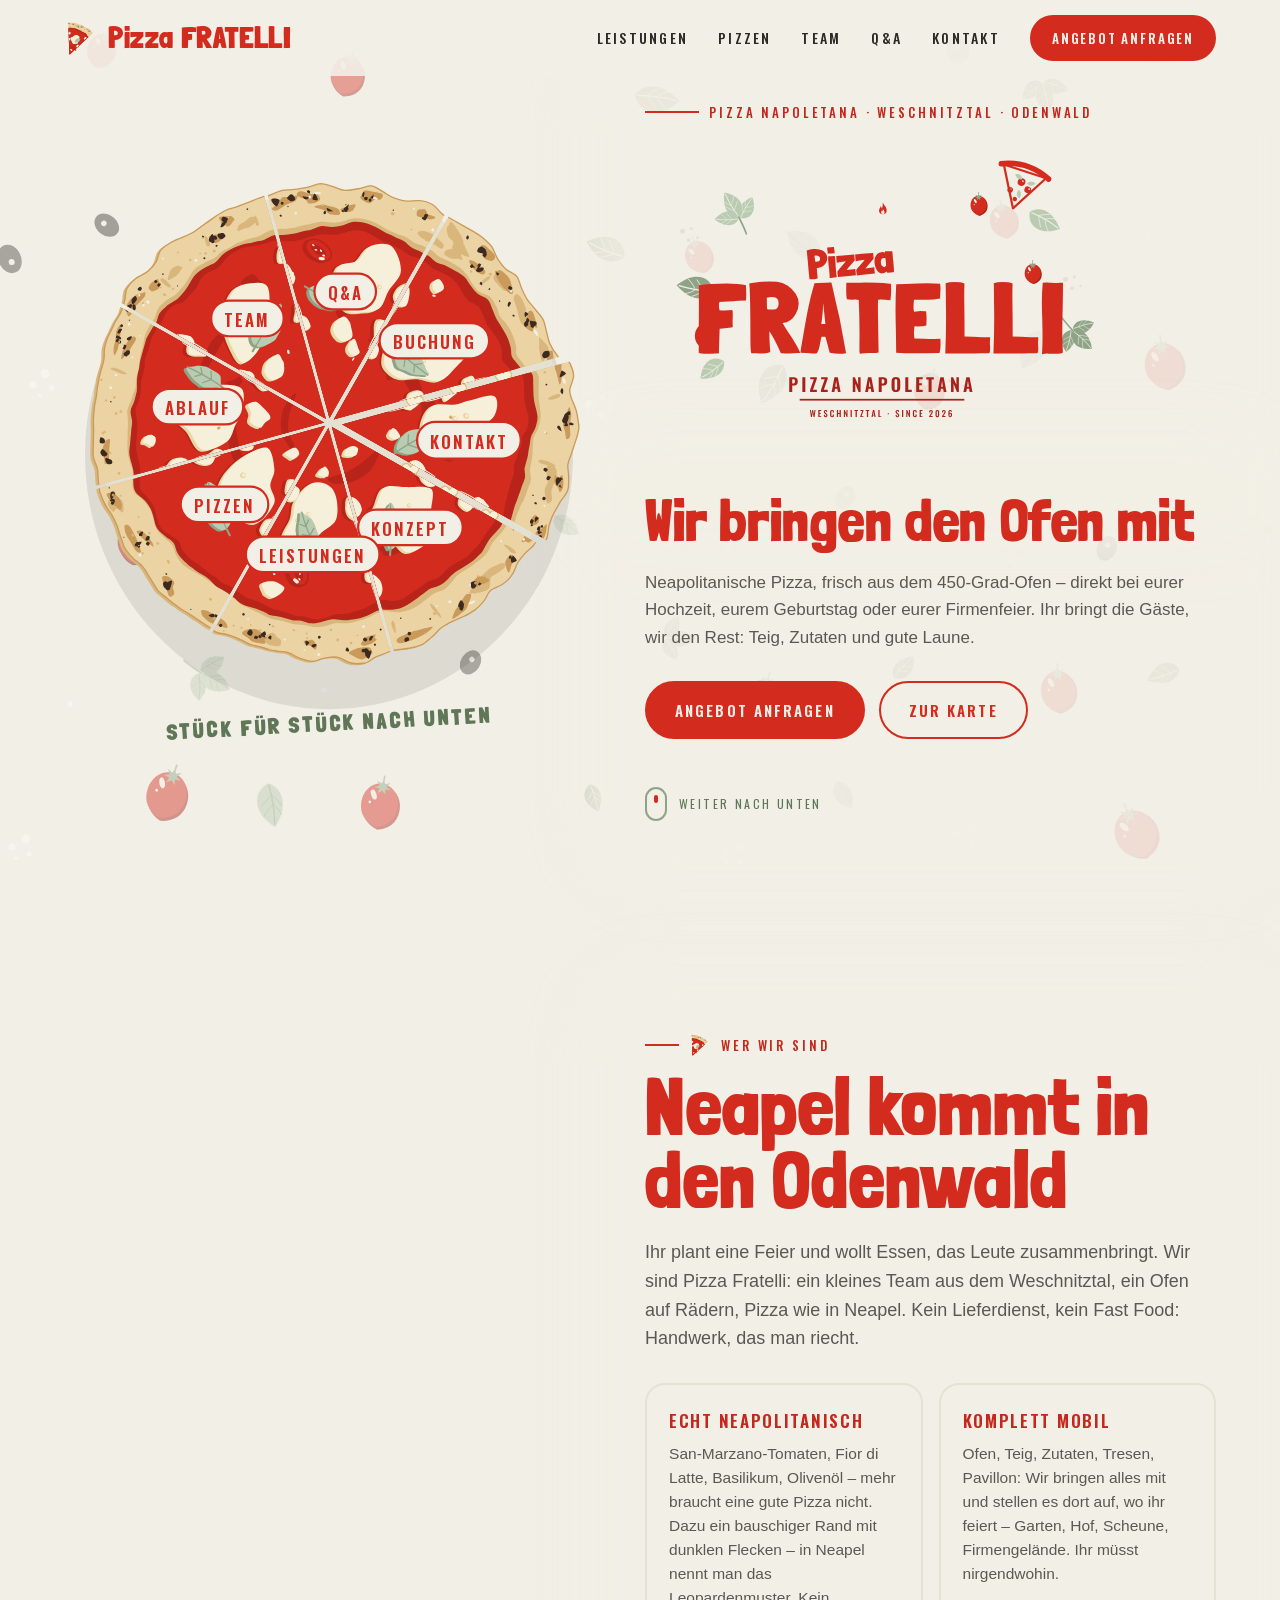
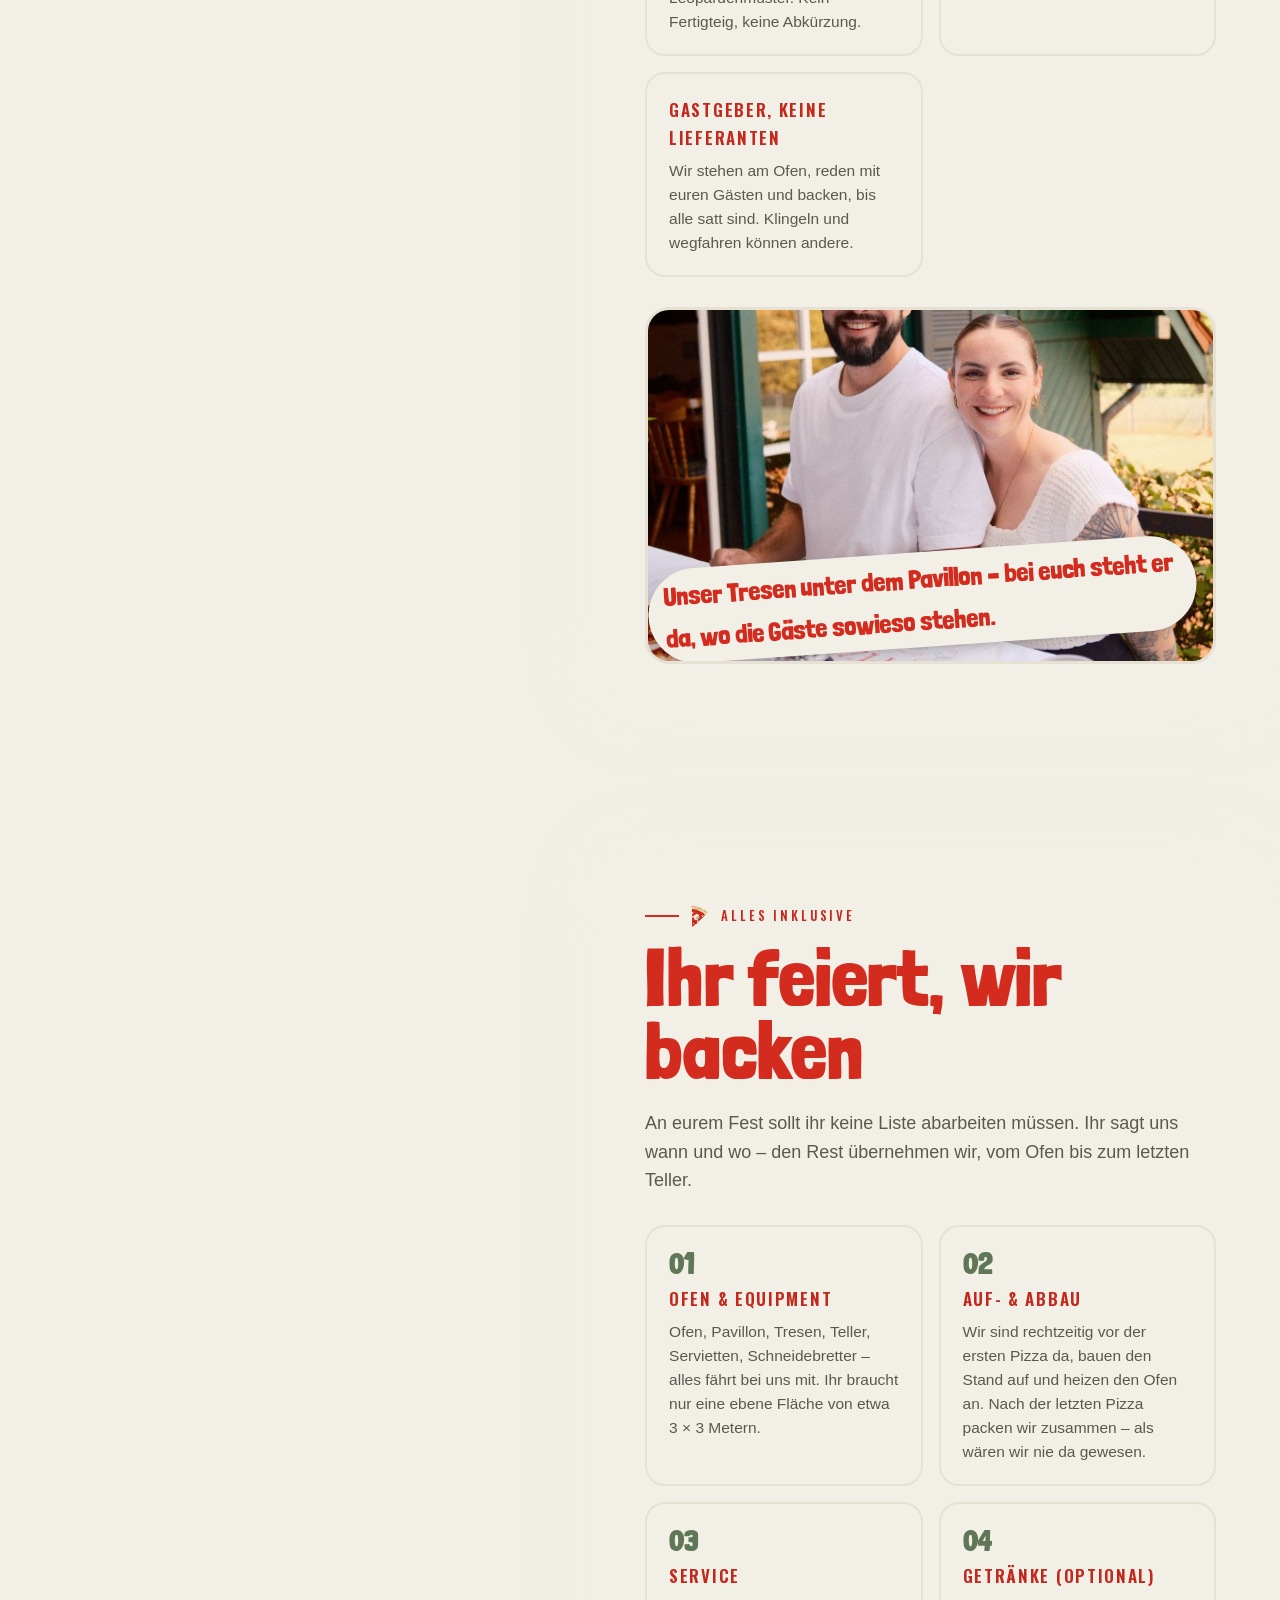
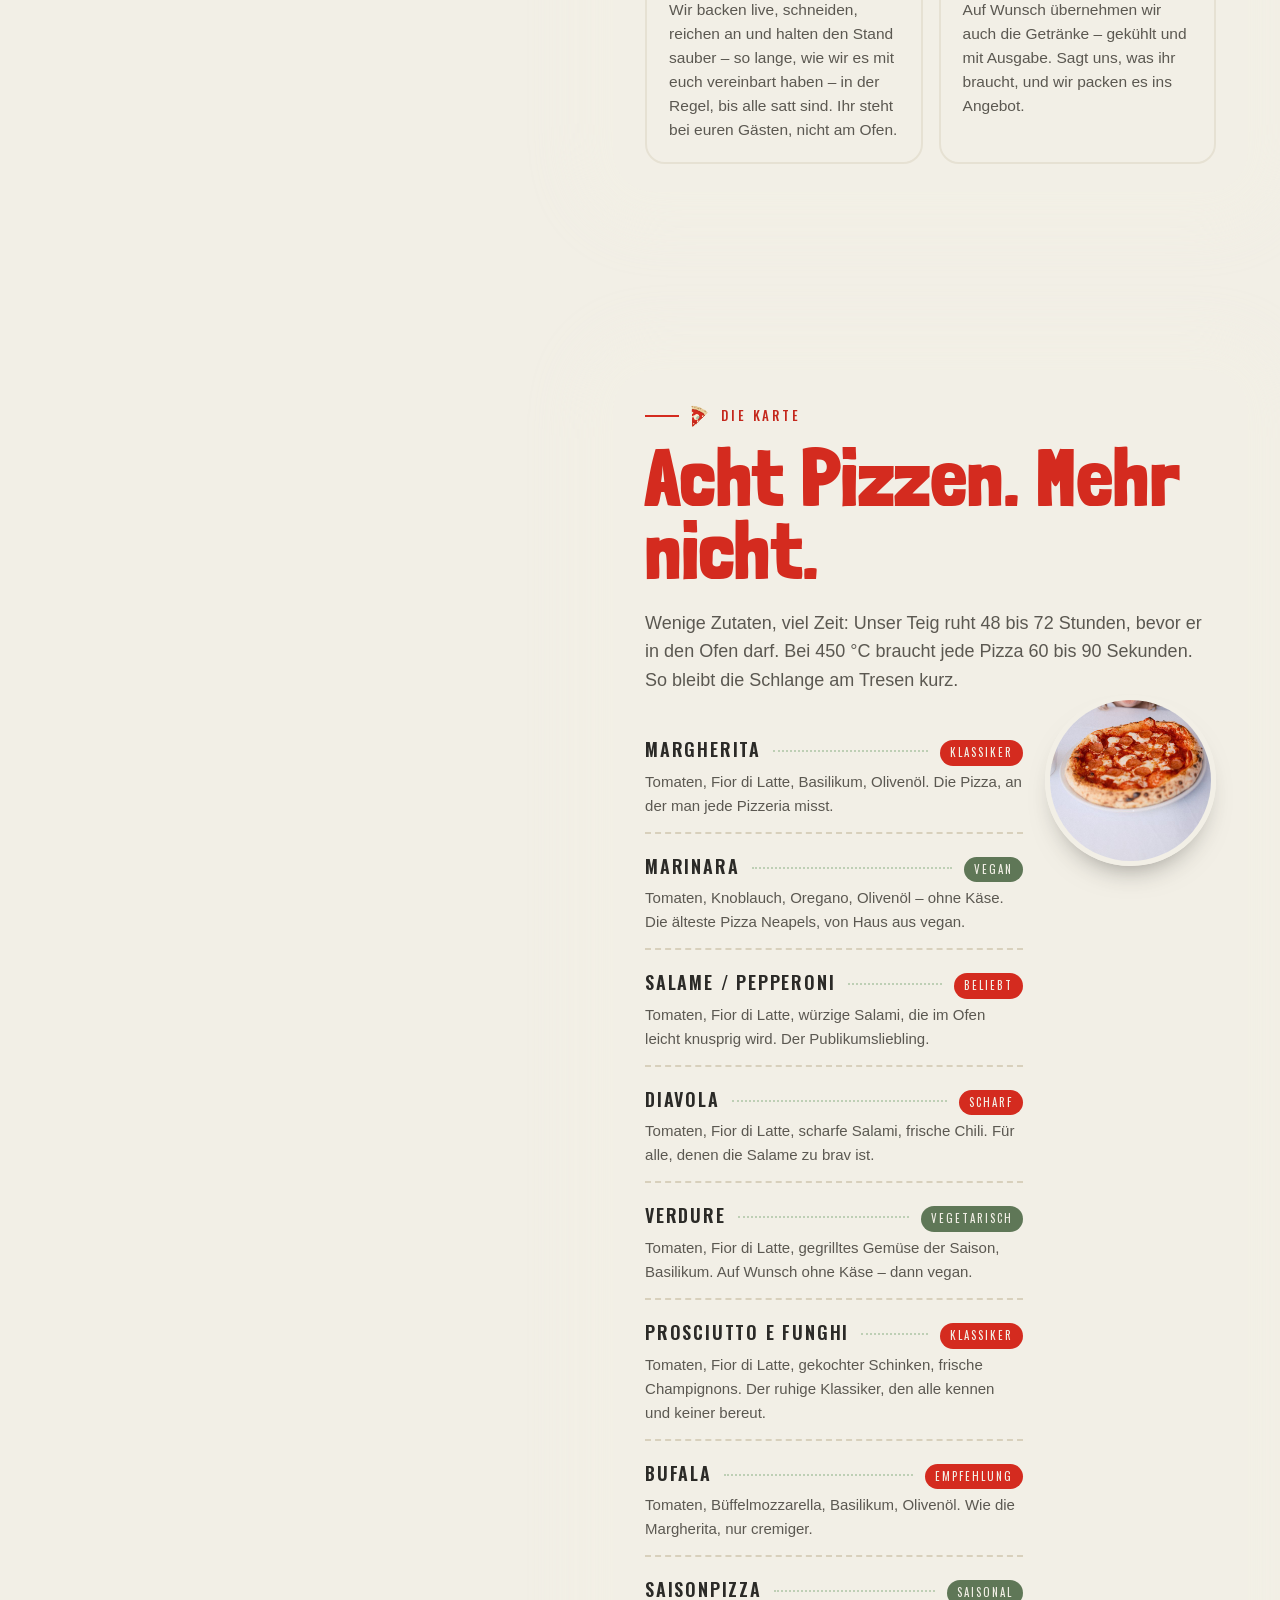
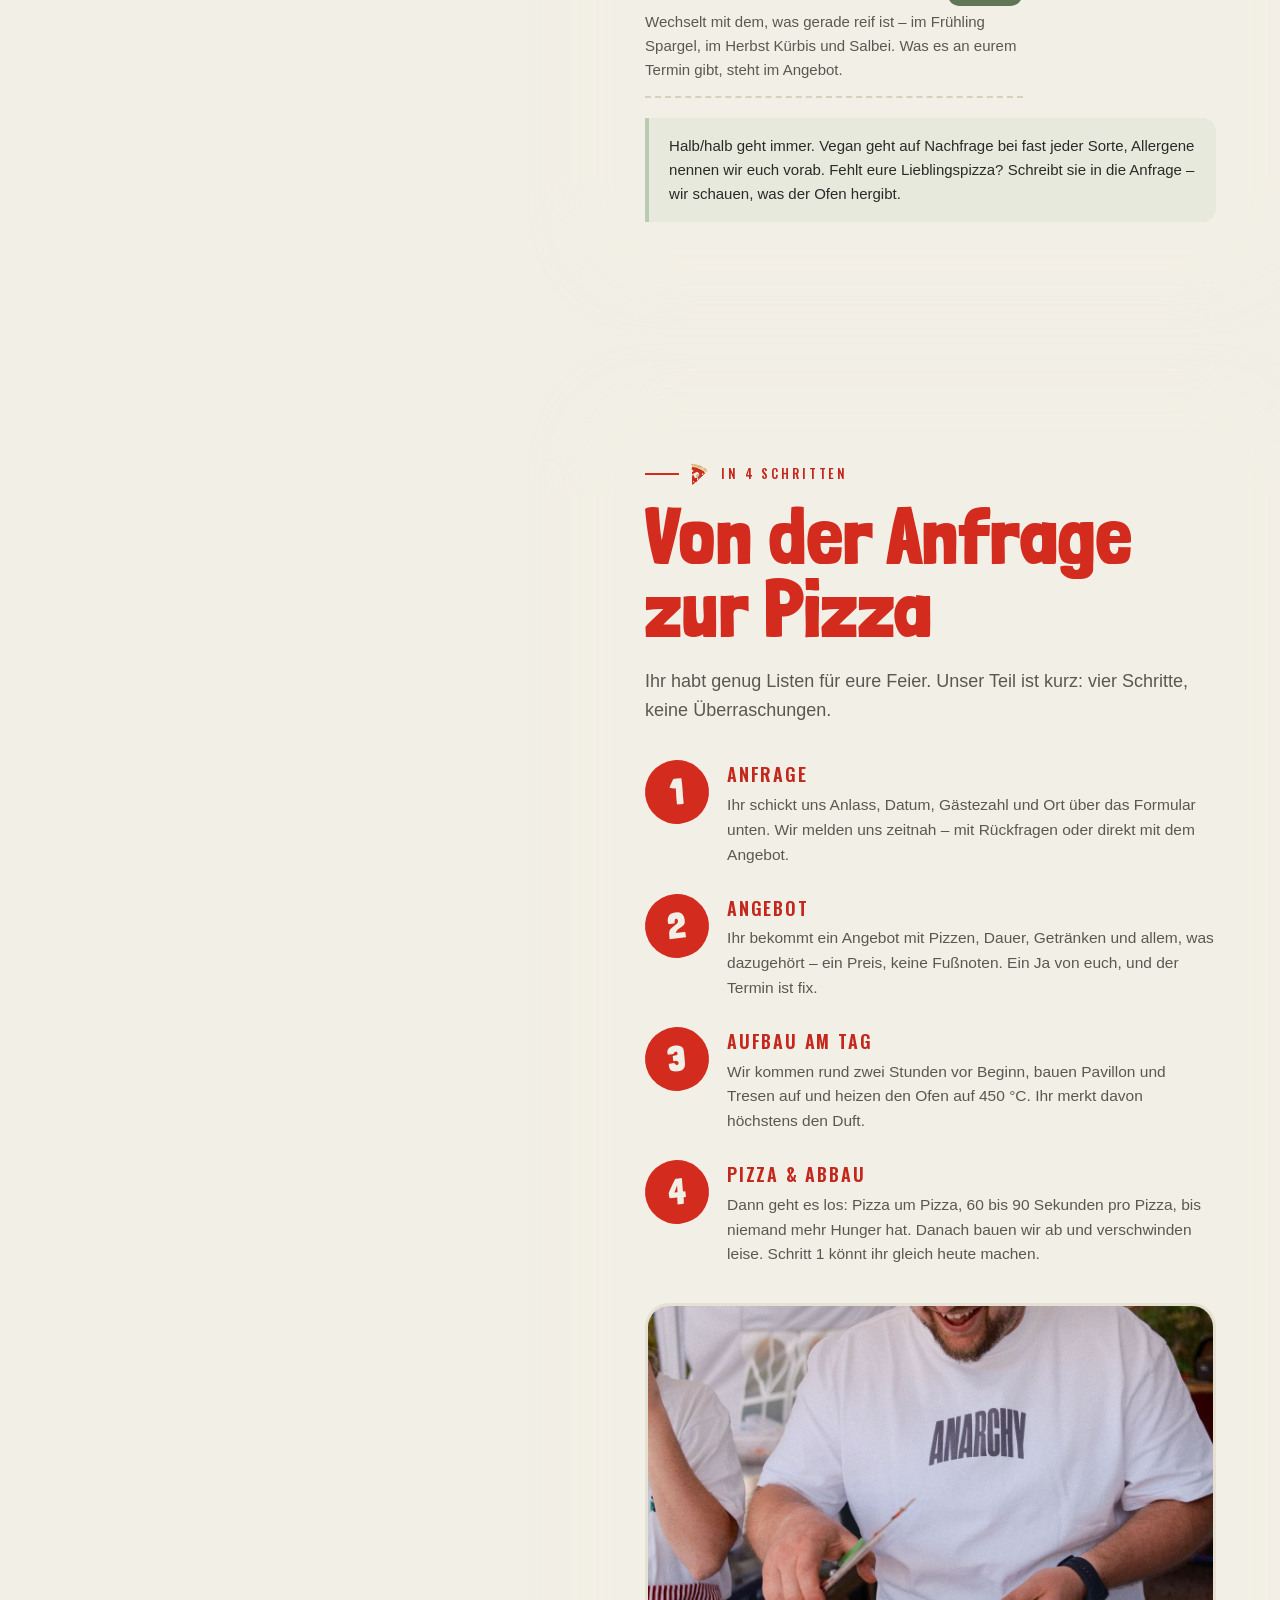
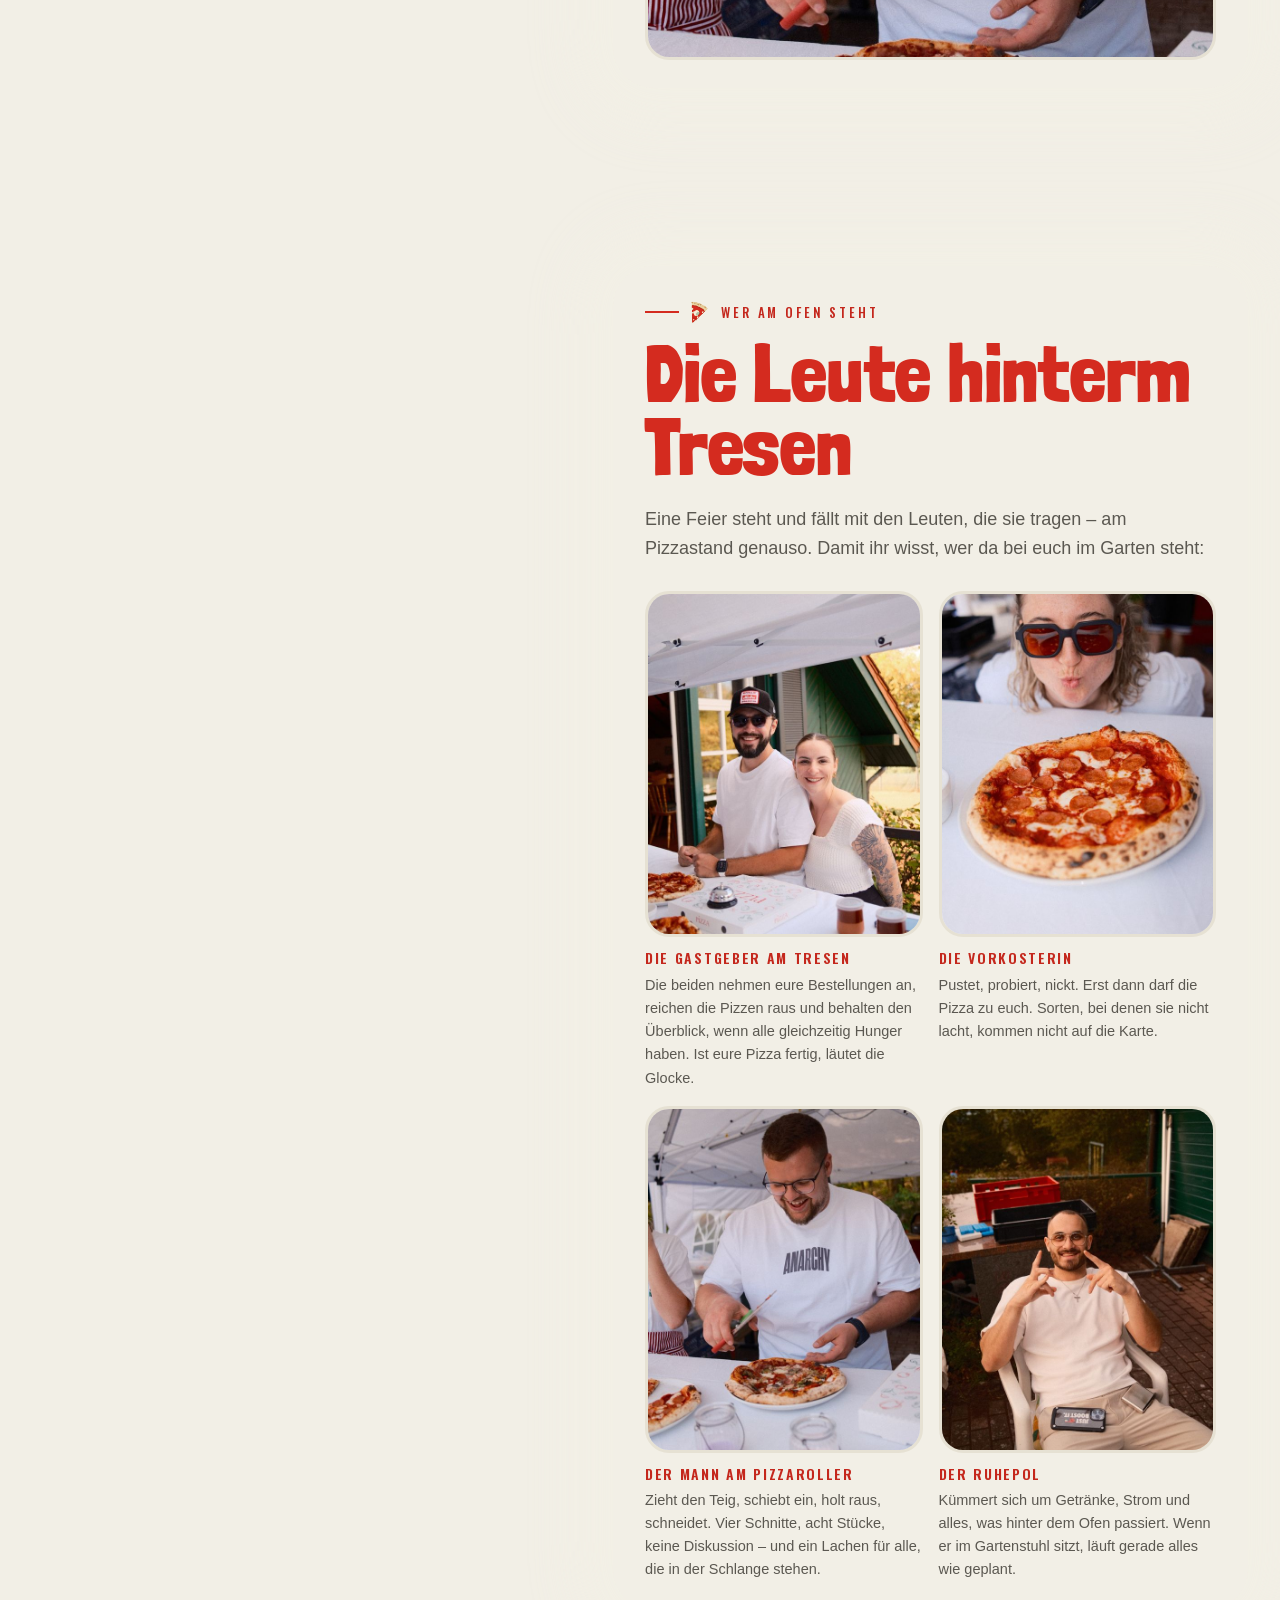
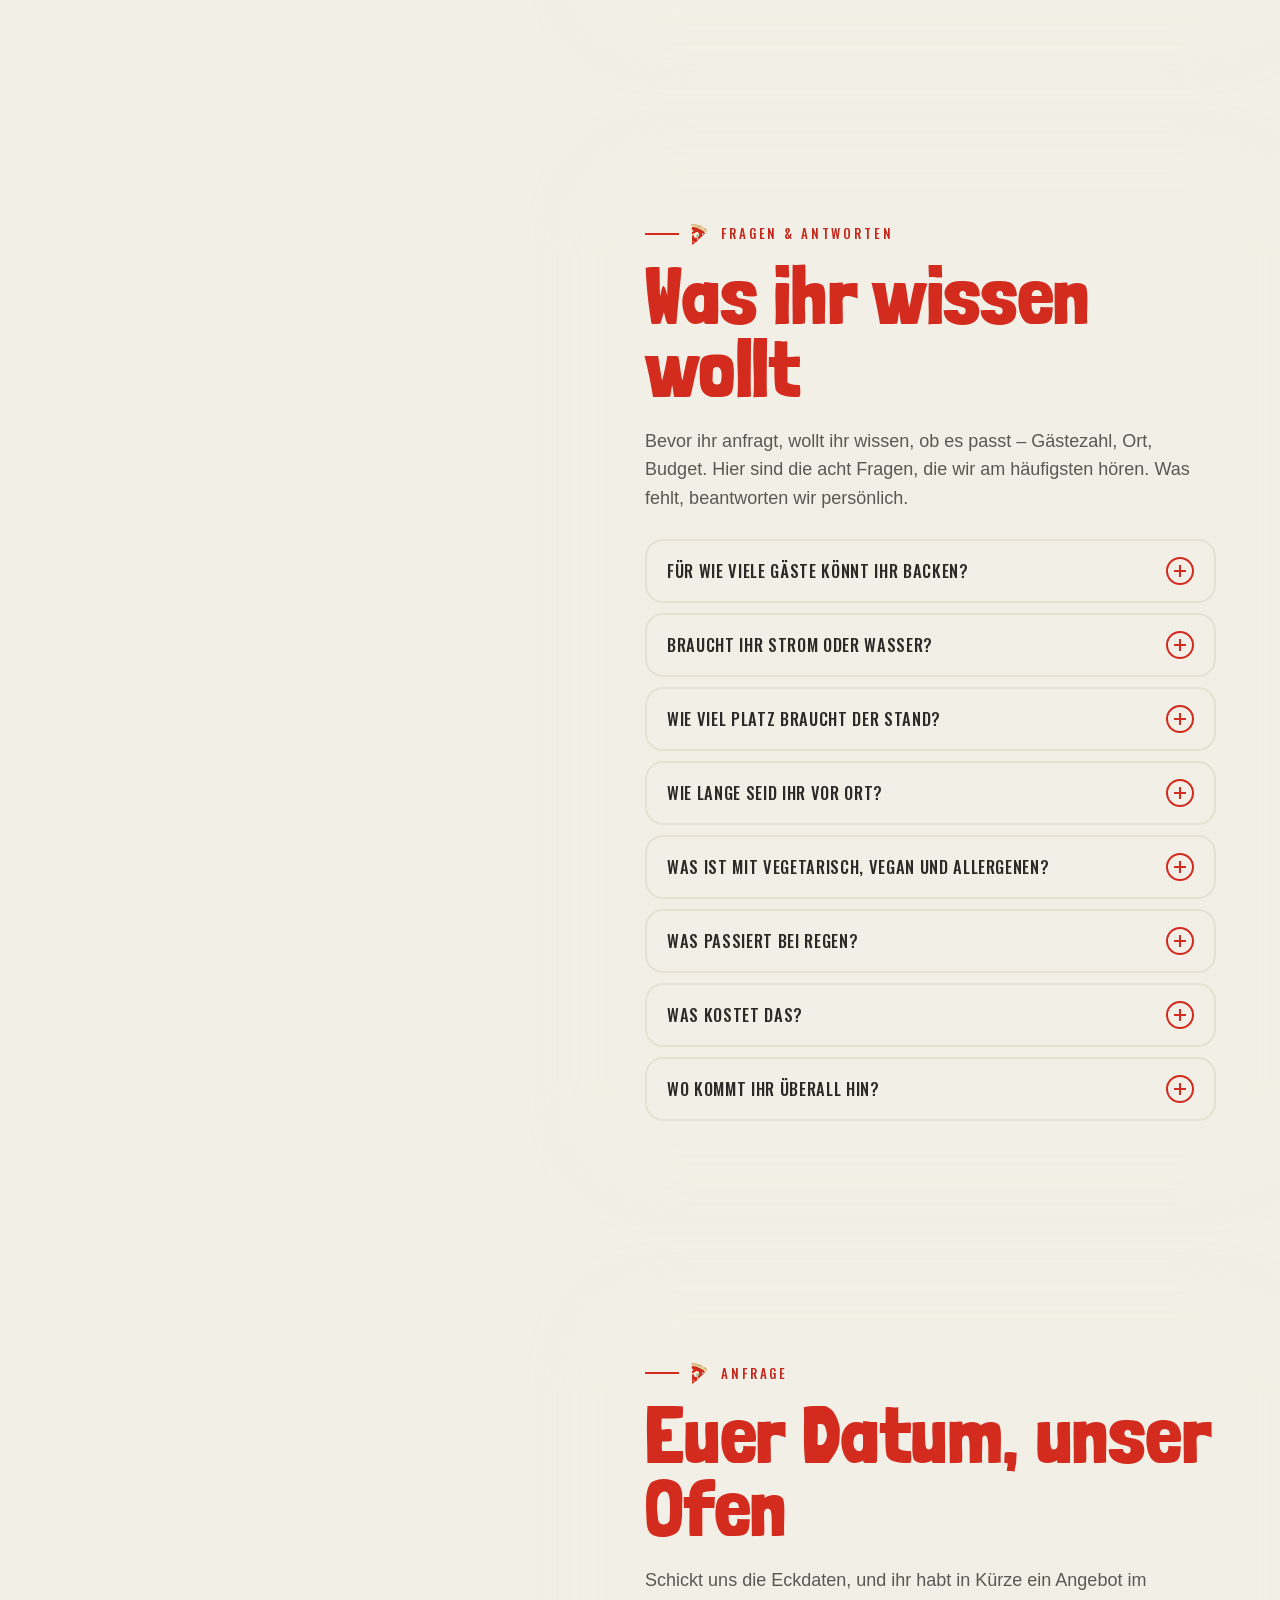
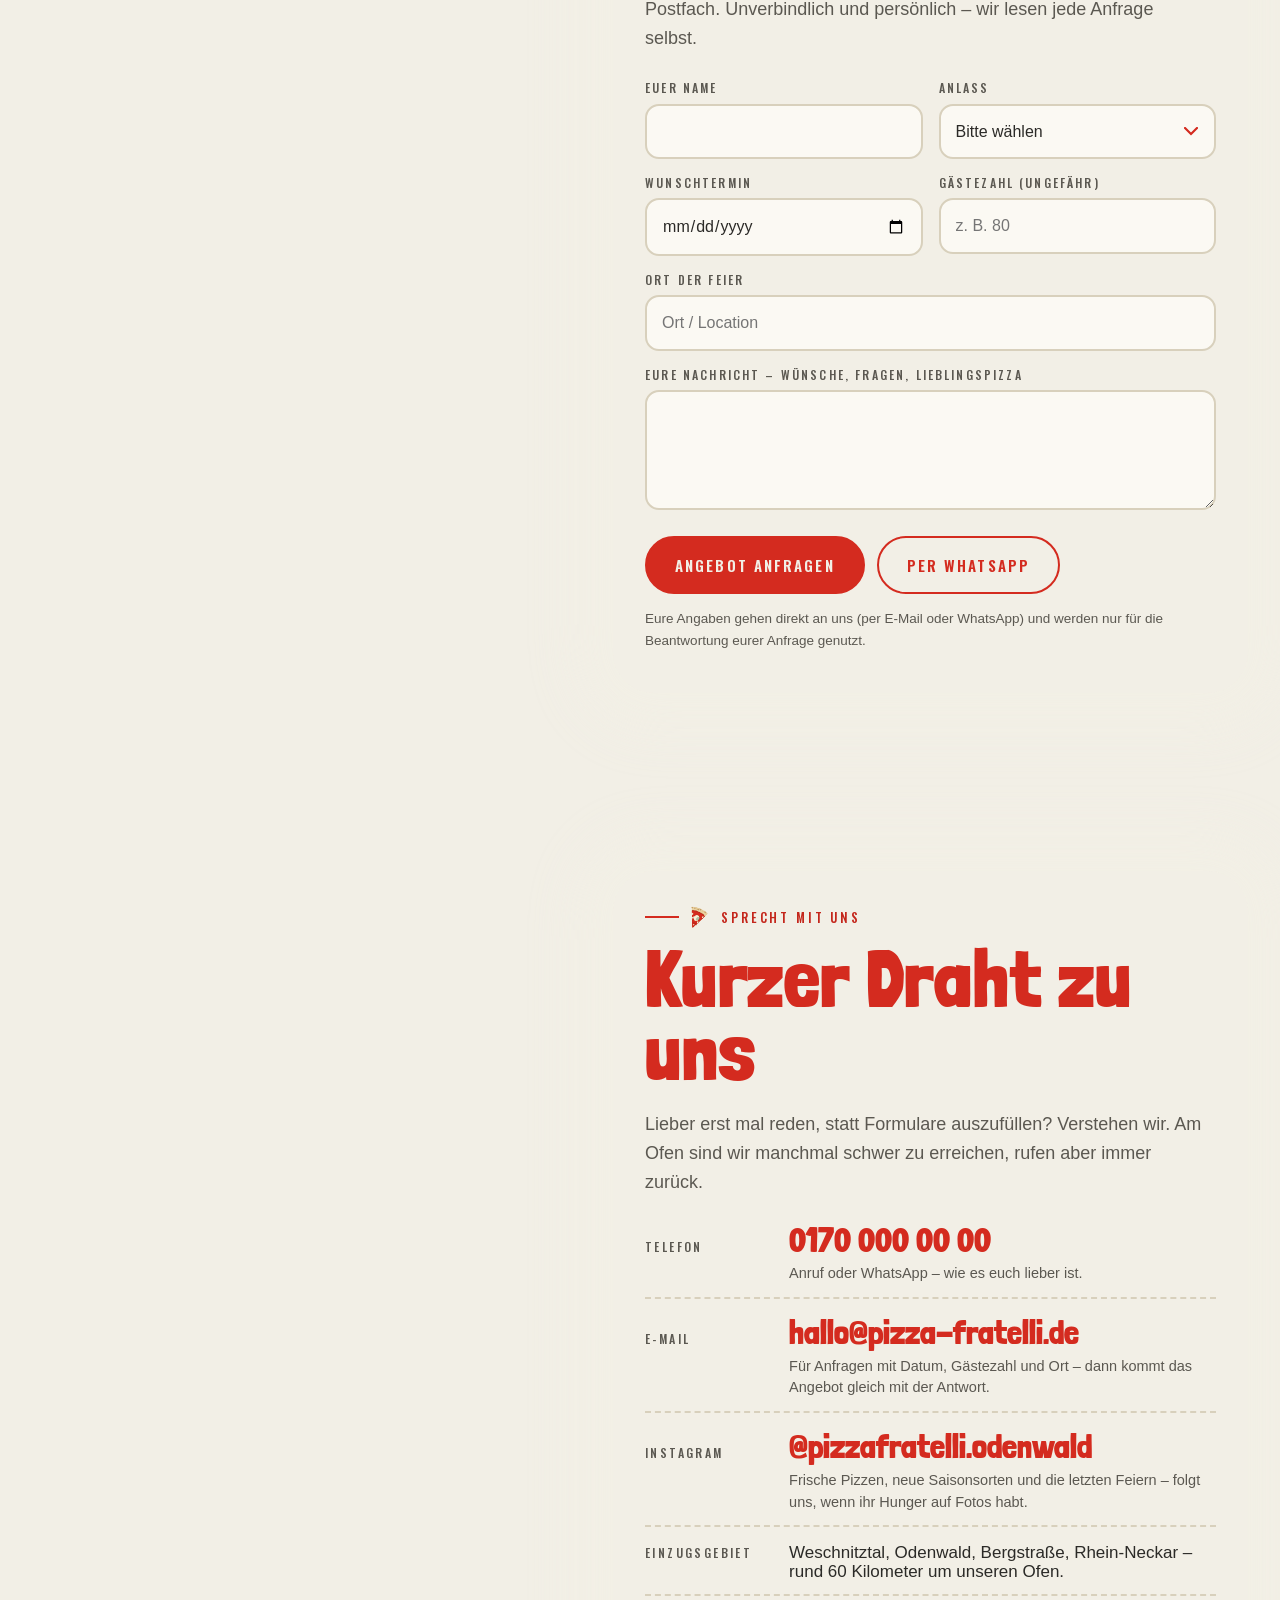
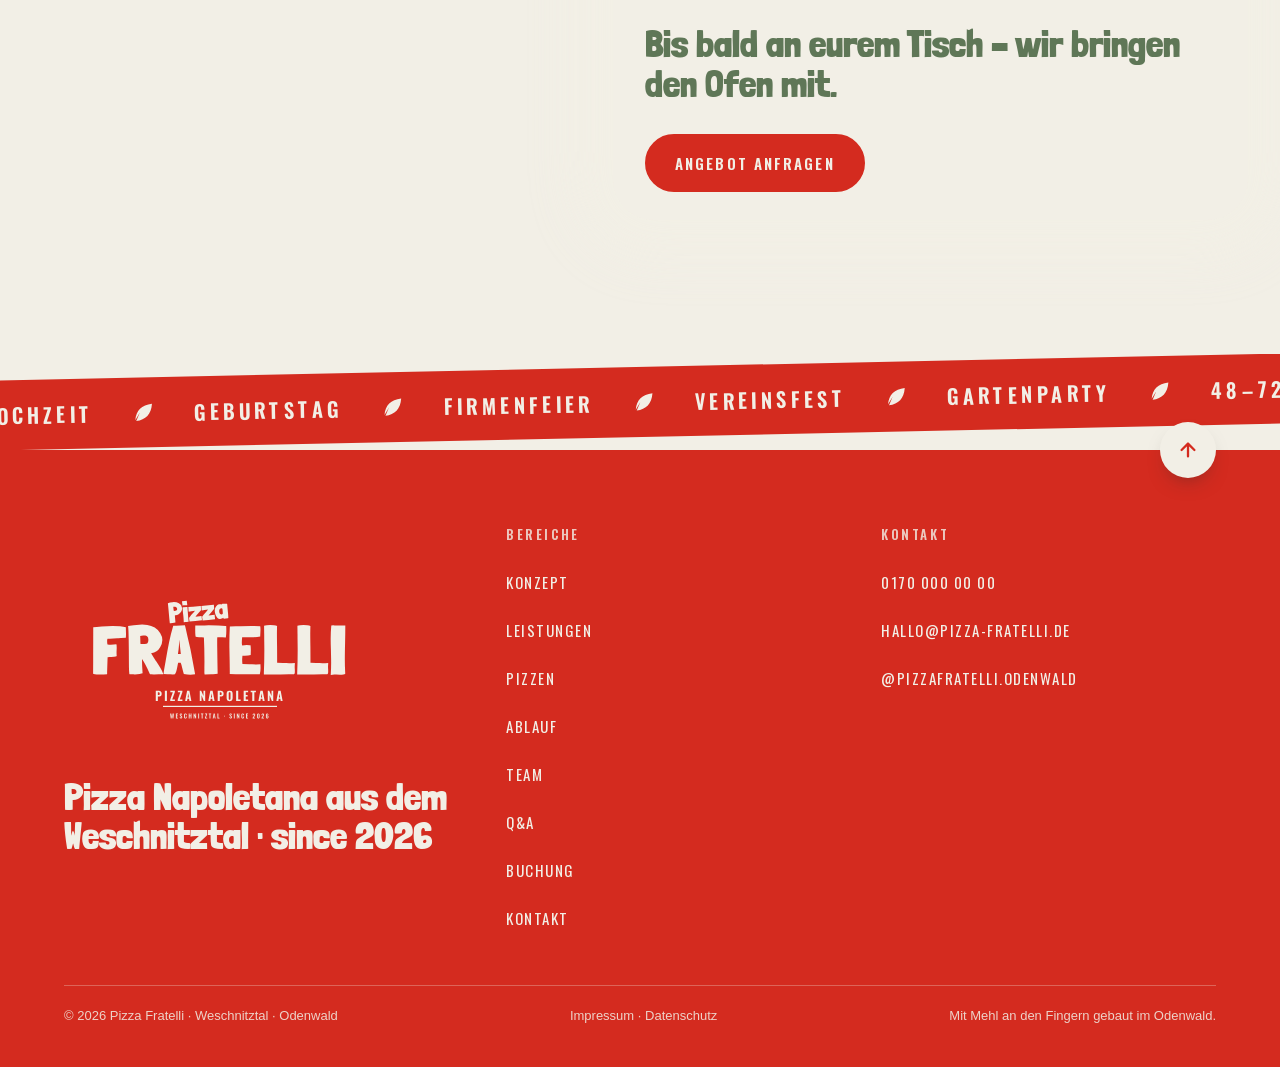
==== commit 6bf90ee7: "Umstellung auf Pizza Fratelli: Vektor-Logo, Londrina Solid, Namen, Icons, Social-Vorschaubild Co-Aut" ====
--- a/index.html
+++ b/index.html
@@ -4,19 +4,21 @@
   <meta charset="utf-8">
   <script>document.documentElement.classList.add('js')</script>
   <meta name="viewport" content="width=device-width, initial-scale=1, viewport-fit=cover">
-  <title>Pizza Peter – Mobile Pizza Napoletana für eure Feier im Odenwald</title>
+  <title>Pizza Fratelli – Mobile Pizza Napoletana für eure Feier im Odenwald</title>
   <meta name="description" content="Mobile Pizza Napoletana für Hochzeiten, Geburtstage und Firmenfeiern – Odenwald, Bergstraße, Rhein-Neckar-Raum. 450 °C, 90 Sekunden, alles inklusive.">
   <meta name="theme-color" content="#F2EFE6">
-  <meta property="og:title" content="Pizza Peter – Mobile Pizza Napoletana für eure Feier im Odenwald">
+  <meta property="og:title" content="Pizza Fratelli – Mobile Pizza Napoletana für eure Feier im Odenwald">
   <meta property="og:description" content="Mobile Pizza Napoletana für Hochzeiten, Geburtstage und Firmenfeiern – Odenwald, Bergstraße, Rhein-Neckar-Raum. 450 °C, 90 Sekunden, alles inklusive.">
-  <meta property="og:image" content="https://DEINE-DOMAIN.de/assets/img/foto-pizzafan.jpg"><!-- PLATZHALTER: Domain eintragen, sobald die Seite online ist -->
+  <meta property="og:image" content="https://sanchezcolladobusiness-afk.github.io/pizza-peter-website/assets/img/og.png">
+  <meta property="og:image:width" content="1200">
+  <meta property="og:image:height" content="630">
   <meta property="og:type" content="website">
   <link rel="icon" href="assets/brand/favicon.svg" type="image/svg+xml">
   <link rel="apple-touch-icon" href="assets/brand/apple-touch-icon.png">
-  <link rel="preload" href="assets/fonts/caveatbrush.woff2" as="font" type="font/woff2" crossorigin>
+  <link rel="preload" href="assets/fonts/londrina-solid.ttf" as="font" type="font/ttf" crossorigin>
   <link rel="preload" href="assets/fonts/oswald.woff2" as="font" type="font/woff2" crossorigin>
-  <link rel="stylesheet" href="style.css?v=202609141102">
-  <link rel="stylesheet" href="bg.css?v=202609141102">
+  <link rel="stylesheet" href="style.css?v=202609142106">
+  <link rel="stylesheet" href="bg.css?v=202609142106">
 </head>
 <body>
   <svg width="0" height="0" style="position:absolute" aria-hidden="true"><symbol id="ico-slice" viewBox="297 16 204 289"><defs></defs><g class="slice" data-i="0" data-angle="-67.5"><path d="M300 300L291 31c2 0 9-2 14-1c5 0 9 3 14 4c5 1 9 2 14 2c5 0 10-2 15-1c5 0 10 2 14 4c4 2 8 6 12 8c4 2 10 0 15 1c5 1 10 2 14 4c4 2 8 4 12 7c4 3 8 6 12 9c4 3 8 5 12 7c4 2 9 2 14 4c5 2 10 3 14 6c4 3 7 6 10 10c3 4 6 8 9 12c3 4 8 8 10 10Z" fill="#D9B77C" transform="translate(3 2)"/><path d="M300 300L291 31c2 0 9-2 14-1c5 0 9 3 14 4c5 1 9 2 14 2c5 0 10-2 15-1c5 0 10 2 14 4c4 2 8 6 12 8c4 2 10 0 15 1c5 1 10 2 14 4c4 2 8 4 12 7c4 3 8 6 12 9c4 3 8 5 12 7c4 2 9 2 14 4c5 2 10 3 14 6c4 3 7 6 10 10c3 4 6 8 9 12c3 4 8 8 10 10Z" fill="#EBD3A3"/><path d="M372 65c-1 1-7-1-10-2c-3-1-6-1-9-3c-3-2-9-6-11-8c-2-2-2-4-1-5c1-1 3-1 6 0c3 1 6 3 10 5c4 2 8 5 11 7c2 2 5 5 4 6ZM385 60c1 2 6 6 4 7c-2 1-13-1-17-2c-4-1-5-2-8-3c-3-1-9-3-9-4c0-1 5-3 8-4c3-1 7-4 10-4c3 0 7 4 9 6c2 2 2 2 3 4ZM323.7 43.2c0.7 0 2 2.2 2.1 4c0.1 1.8-0.9 4.6-1.4 6.6c-0.6 2-1.3 5.5-1.9 5.6c-0.6 0.1-1.4-3-1.6-5c-0.2-2 0-5 0.5-6.9c0.5-1.9 1.6-4.2 2.3-4.3ZM374.8 53.3c0.6 0.5 0.7 2.6 0 4.9c-0.7 2.3-3 7.1-4.2 8.9c-1.2 1.8-2.6 2-3.2 1.6c-0.6-0.4-1-1.6-0.4-3.8c0.6-2.2 2.7-7.7 4-9.6c1.3-1.9 3.2-2.5 3.8-2ZM429.3 80c0.4 0.2-0.5 4.3-1.2 6.8c-0.7 2.5-1.9 6.1-3 8.2c-1.1 2.1-2.9 4.6-3.5 4.5c-0.6-0.1-0.4-3 0.2-5.3c0.6-2.3 2.4-6.2 3.7-8.6c1.2-2.4 3.4-5.8 3.8-5.6ZM470.1 116.7c0.4 0.3-1.3 3.2-2.5 4.8c-1.2 1.6-3.1 3.8-4.5 4.8c-1.4 1-3.3 1.6-3.8 1.2c-0.5-0.4-0.1-2.4 0.9-3.7c1-1.3 3.3-2.8 4.9-4c1.6-1.2 4.6-3.4 5-3.1Z" fill="#D9B77C"/><path d="M307 40c0 1 4 3 2 4c-2 1-9 0-12 0c-3 0-4-2-6-3c-2-1-8-2-9-3c0-1 4-2 6-3c2-1 6-2 9-2c3 0 7 2 9 3c2 1 0 3 1 4ZM345 43c-1 1-2 2-3 3c-1 1-3 3-5 3c-2 0-6 0-7-1c-2-1-2-2-2-3c0-1 1-2 2-3c1-1 3 0 6-1c3 0 8-2 10-2c2 0 0 3-1 4ZM424 69c0 1-8 2-11 2c-3 0-4-1-8-1c-4 0-10 0-13-1c-2-1-3-4-2-5c1-1 5-2 8-2c3 0 5-1 8-1c3 0 6 2 9 3c3 1 9 4 9 5ZM478 109c0 2-1 4-4 3c-3-1-10-7-14-10c-4-3-4-4-7-7c-3-3-10-10-10-11c0-1 6 1 10 3c4 2 8 5 12 8c4 3 7 6 9 8c2 2 4 4 4 6ZM382 69c-1 1-3 0-5 0c-2 0-5 0-7-1c-2-1-4-4-5-6c-1-2 0-3 0-4c0-1-1-4 1-4c2 0 6 4 9 6c3 2 6 4 7 5c1 2 1 3 0 4Z" fill="#C99A5A"/><path d="M291 31c2 0 9-2 14-1c5 0 9 3 14 4c5 1 9 2 14 2c5 0 10-2 15-1c5 0 10 2 14 4c4 2 8 6 12 8c4 2 10 0 15 1c5 1 10 2 14 4c4 2 8 4 12 7c4 3 8 6 12 9c4 3 8 5 12 7c4 2 9 2 14 4c5 2 10 3 14 6c4 3 7 6 10 10c3 4 6 8 9 12c3 4 8 8 10 10" fill="none" stroke="#C99A5A" stroke-width="1.5"/><path d="M384.7 61.3a1.1 1.1 0 1 0 2.2 0a1.1 1.1 0 1 0 -2.2 0ZM452.3 87.3a1.1 1.1 0 1 0 2.2 0a1.1 1.1 0 1 0 -2.2 0ZM427.4 89.6a1.6 1.6 0 1 0 3.1 0a1.6 1.6 0 1 0 -3.1 0Z" fill="#D9B77C"/><path d="M319.4 64.4a1 1 0 1 0 1.9 0a1 1 0 1 0 -1.9 0ZM304.5 43.2a1.5 1.5 0 1 0 3 0a1.5 1.5 0 1 0 -3 0ZM378.9 70.2a1.6 1.6 0 1 0 3.2 0a1.6 1.6 0 1 0 -3.2 0ZM407.1 81.1a1.6 1.6 0 1 0 3.2 0a1.6 1.6 0 1 0 -3.2 0ZM419.2 91.6a1 1 0 1 0 2 0a1 1 0 1 0 -2 0ZM393.7 56.5a4 1.2 396 1 0 6.4 4.7a4 1.2 396 1 0 -6.4 -4.7Z" fill="#F2EFE6"/><path d="M299 39c-1 0-2 0-3-1c0 0 0-2 0-2c0 0 2-1 3-1c1 0 1 1 1 2c0 1 0 2-1 2ZM330 46c-1 0-2-1-2-2c0-1 2-6 3-6c1 0 3 2 4 3c1 1 1 1 0 2c-1 1-4 3-5 3ZM329 46c0 0 2-1 2-1c0 0 1 0 1 0c0 0 1 2 1 2c0 0-2 1-3 1c-1 0-1-2-1-2ZM401 71c-1-1 1-4 2-5c1-1 5-2 6-2c1 0 0 4 0 5c0 1-1 2-2 2c-1 0-5 1-6 0ZM407 68c-1 0-1-2-1-3c0-1 2-1 3-1c1 0 2 0 2 1c0 1 0 2-1 3c-1 0-2 0-3 0ZM473 103c0 1-2 2-3 2c-1 0-3-2-3-3c0-1 1-2 2-2c1 0 1 0 2 1c1 0 2 1 2 2ZM460.7 103.3a1.9 1.9 0 1 0 3.8 0a1.9 1.9 0 1 0 -3.8 0ZM383 67c0 1-4 4-5 4c-1 0-2-1-3-2c-1-1-2-3-1-4c1-1 4-1 6-1c2 0 3 2 3 3ZM376 63c0 0-2 0-2 0c0 0-1 0-1 0c0 0 0-3 0-3c0 0 2 0 3 1c0 0 0 2 0 2ZM373.9 66.1a1.8 1.8 0 1 0 3.6 0a1.8 1.8 0 1 0 -3.6 0ZM302 60c0 0-1 1-1 1c0 0-1-2-1-2c0 0 0-1 0-1c0 0 3 0 3 0c0 0-1 2-1 2ZM451.4 120.3a0.8 0.8 0 1 0 1.6 0a0.8 0.8 0 1 0 -1.6 0ZM435.5 90.8a1 1 0 1 0 2 0a1 1 0 1 0 -2 0ZM329 45.5a0.7 0.7 0 1 0 1.3 0a0.7 0.7 0 1 0 -1.3 0Z" fill="#3B2A21"/><path d="M300 300L292 72c2-1 8-4 12-4c4 0 9 1 13 2c4 1 8 2 12 2c4 0 8-1 12 0c4 1 8 2 12 4c4 2 7 3 11 5c4 2 7 4 11 6c4 2 8 2 12 3c4 1 8 1 12 3c4 2 6 6 10 8c4 2 7 3 11 5c4 2 8 3 11 5c4 2 7 4 10 7c3 3 6 6 8 10c2 4 3 9 5 12c2 3 8 7 9 8Z" fill="#D9B77C"/><path d="M300 300L292 77c2-1 8-4 12-4c4 0 8 1 12 2c4 1 8 2 12 2c4 0 8 0 12 0c4 0 8 2 12 3c4 1 7 3 11 5c4 2 7 4 11 6c4 2 7 3 11 4c4 1 8 2 11 4c3 2 6 6 9 8c3 2 7 3 11 5c4 2 7 3 11 5c4 2 8 4 11 6c3 2 6 6 8 9c2 3 4 8 6 11c2 3 8 6 9 7Z" fill="#B8241A" transform="translate(3 2)"/><path d="M300 300L292 77c2-1 8-4 12-4c4 0 8 1 12 2c4 1 8 2 12 2c4 0 8 0 12 0c4 0 8 2 12 3c4 1 7 3 11 5c4 2 7 4 11 6c4 2 7 3 11 4c4 1 8 2 11 4c3 2 6 6 9 8c3 2 7 3 11 5c4 2 7 3 11 5c4 2 8 4 11 6c3 2 6 6 8 9c2 3 4 8 6 11c2 3 8 6 9 7Z" fill="#B8241A"/><path d="M300 300L293 87c2-1 7-4 11-5c4-1 8 1 12 1c4 0 7 1 11 1c4 0 8 0 12 1c4 1 7 2 11 3c4 1 8 3 11 5c4 2 6 4 10 6c4 2 7 3 11 4c4 1 8 2 11 4c3 2 5 5 8 7c3 2 8 3 11 5c4 2 7 3 10 5c3 2 7 3 10 5c3 2 6 6 8 9c2 3 2 8 5 11c2 3 8 6 10 7Z" fill="#D42B1F"/><path d="M356 270c1-1 3-5 1-9c-2-4-6-11-11-16c-5-5-14-10-21-12c-7-2-16 0-20 0c-4 0-7 2-7 3c0 1 2 2 6 3c4 2 10 3 16 6c6 3 13 6 18 10c5 4 9 8 12 11c3 2 5 5 6 4ZM399 174c1-1 0-5-2-8c-2-3-8-7-13-10c-5-3-12-8-18-10c-6-2-13-2-17-2c-4 0-6 0-7 1c0 1 1 4 4 6c3 2 9 5 14 8c5 3 13 6 18 8c5 2 10 6 14 7c4 1 6 1 7 0ZM400 183c0-1-1-4-4-8c-3-4-10-9-16-13c-6-4-16-10-23-12c-8-2-17-3-22-3c-5 0-8 0-8 1c0 1 3 2 7 4c4 2 12 4 19 7c7 3 15 8 22 11c7 4 14 8 18 10c4 2 6 4 7 3ZM359 212c-1-2 1-6 2-8c1-2 2-4 4-7c2-2 6-8 8-8c2 0 5 3 6 5c1 2 1 4 1 7c0 2-1 6-3 8c-2 2-6 4-9 5c-3 0-8 0-9-2Z" fill="#B8241A"/><path d="M343 140c5-2 12-6 19-4c7 2 20 8 22 15c2 7-8 20-10 29c-2 9 0 18-4 23c-4 5-12 4-18 5c-6 1-15 4-20 1c-5-3-8-13-12-21c-4-8-14-20-12-26c2-6 16-8 22-12c6-4 8-8 13-10Z" fill="#B8241A" transform="translate(4 4)"/><path d="M343 140c5-2 12-6 19-4c7 2 20 8 22 15c2 7-8 20-10 29c-2 9 0 18-4 23c-4 5-12 4-18 5c-6 1-15 4-20 1c-5-3-8-13-12-21c-4-8-14-20-12-26c2-6 16-8 22-12c6-4 8-8 13-10ZM323 267c-1 1-6 2-8 1c-2-1-5-3-6-5c-1-2-1-5 0-6c1-1 5-2 7-2c2 0 4 3 5 5c1 2 3 6 2 7Z" fill="#E8D8A6" transform="translate(3 2)"/><path d="M343 140c5-2 12-6 19-4c7 2 20 8 22 15c2 7-8 20-10 29c-2 9 0 18-4 23c-4 5-12 4-18 5c-6 1-15 4-20 1c-5-3-8-13-12-21c-4-8-14-20-12-26c2-6 16-8 22-12c6-4 8-8 13-10ZM323 267c-1 1-6 2-8 1c-2-1-5-3-6-5c-1-2-1-5 0-6c1-1 5-2 7-2c2 0 4 3 5 5c1 2 3 6 2 7Z" fill="#F6EFD9"/><path d="M337.4 158.7a3 3 0 1 0 6 0a3 3 0 1 0 -6 0ZM334.2 175.2a2.4 2.4 0 1 0 4.8 0a2.4 2.4 0 1 0 -4.8 0ZM357.3 161.6a3.4 3.4 0 1 0 6.8 0a3.4 3.4 0 1 0 -6.8 0Z" fill="#E8D8A6"/><path d="M338.1 158a1.7 1.7 0 1 0 3.3 0a1.7 1.7 0 1 0 -3.3 0ZM334.8 174.7a1.3 1.3 0 1 0 2.6 0a1.3 1.3 0 1 0 -2.6 0ZM358.1 160.8a1.9 1.9 0 1 0 3.7 0a1.9 1.9 0 1 0 -3.7 0Z" fill="#F6EFD9"/><g class="cheese-edge"><path d="M304 163c2 0 4 2 5 5c1 2 1 7 0 10c-1 3-4 7-5 7c-2 0-3-6-4-9c-1-3-2-5-1-7c1-2 3-6 5-6ZM304 115c3 0 8 0 9 3c1 2 0 10-2 12c-2 2-4 3-7 3c-3 0-8 0-9-2c-2-2-2-9 0-12c2-3 6-4 9-4ZM448 157c2 2 0 8-2 11c-2 3-6 6-9 7c-3 2-9 3-10 2c-1-1 0-7 2-10c2-3 4-7 7-9c3-2 10-3 12-1ZM381 224c1 2-1 6-2 9c-1 3-2 10-5 11c-3 1-9-1-11-3c-2-2-1-7 0-10c1-3 5-8 8-9c3-1 9 0 10 2Z" fill="#B8241A"/><path d="M301 160c2 0 5 2 6 5c1 2 1 7 0 10c-1 3-4 7-6 7c-2 0-2-6-3-9c-1-3-2-5-2-7c0-2 3-6 5-6ZM301 112c3 0 9 0 10 3c1 2 0 10-2 12c-2 2-5 3-8 3c-3 0-7 0-8-2c-1-2-1-9 0-12c1-3 5-4 8-4ZM445 154c2 2 0 8-2 11c-2 3-5 6-8 7c-3 2-9 3-10 2c-1-1 0-7 2-10c2-3 4-7 7-9c3-2 10-3 11-1ZM378 221c2 2 0 6-1 9c-1 3-3 10-6 11c-3 1-8-1-10-3c-2-2-1-7 0-10c1-3 4-8 7-9c3-1 8 0 10 2Z" fill="#E8D8A6"/><path d="M301 160c2 0 4 3 5 5c1 2 1 6 0 8c-1 2-4 6-5 6c-2 0-3-5-4-7c-1-2-2-5-1-7c1-2 3-5 5-5ZM300 111c3 0 8 0 9 3c1 2 0 10-2 12c-2 2-5 2-7 2c-2 0-6 0-7-2c-1-2-1-8 0-11c1-2 4-4 7-4ZM443 153c2 1 0 7-1 10c-2 3-5 6-8 7c-3 2-8 3-9 2c-1-1 0-6 1-9c1-3 4-6 7-8c3-2 8-3 10-2ZM377 220c1 2-1 6-2 9c-1 3-3 9-5 10c-2 1-8-1-9-3c-2-2-1-6 0-9c1-3 4-7 7-8c3-1 8-1 9 1Z" fill="#F6EFD9"/><path d="M298.9 168.2a1.2 1.2 0 1 0 2.4 0a1.2 1.2 0 1 0 -2.4 0ZM297.6 119.1a1.5 1.5 0 1 0 3 0a1.5 1.5 0 1 0 -3 0ZM428.1 160.7a1.6 1.6 0 1 0 3.2 0a1.6 1.6 0 1 0 -3.2 0ZM363.6 225.5a1.6 1.6 0 1 0 3.1 0a1.6 1.6 0 1 0 -3.1 0Z" fill="#F2EFE6"/><path class="thread" d="M301.8 170.1Q303.5 180.1 301.8 190.2M301.5 121.9Q303.4 112.8 301.5 103.6" fill="none" stroke="#F6EFD9" stroke-width="1.3" stroke-linecap="round"/></g><path d="M394 171c1 2-2 4-3 6c-1 2-2 6-3 9c-2 2-4 4-6 6c-2 2-6 2-9 3c-3 1-7 2-10 2c-3 0-4 0-7 0c-3 0-8 0-9-1c-1-1 2-4 4-7c2-3 3-7 5-10c2-3 3-7 6-9c3-2 7-2 10-3c3-1 4-1 6-1c2 0 6 0 9 1c3 1 6 2 7 4Z" fill="#8FA487"/><path d="M391 169c1 2-2 4-3 6c-1 2-2 6-3 9c-2 2-4 4-6 6c-2 2-6 2-9 3c-3 1-7 2-10 2c-3 0-4 0-7 0c-3 0-8 0-9-1c-1-1 2-4 4-7c2-3 3-7 5-10c2-3 3-7 6-9c3-2 7-2 10-3c3-1 4-1 6-1c2 0 6 0 9 1c3 1 6 2 7 4Z" fill="#B9CBB0"/><path d="M390 169Q366 179 345 195M376 175L374 187M376 175L366 169M363 183L360 192M363 183L354 179" fill="none" stroke="#8FA487" stroke-width="1.4" stroke-linecap="round"/><path d="M390 169L396 166" fill="none" stroke="#8FA487" stroke-width="2.4" stroke-linecap="round"/><path d="M330.1 162.3a4.7 1.7 -31 1 0 8.1 -4.9a4.7 1.7 -31 1 0 -8.1 4.9Z" fill="#F2EFE6"/></g></symbol><symbol id="ico-leaf" viewBox="0 0 24 24"><path d="M3 20C4 10 10 4 21 3c-1 11-7 17-17 18l4-9-5 8z" fill="currentColor"/></symbol></svg>
@@ -124,9 +126,9 @@
   <a class="sr-only skip-link" href="#main">Zum Inhalt springen</a>
 
   <header class="topbar">
-    <a class="brand" href="#top" aria-label="Pizza Peter – nach oben">
+    <a class="brand" href="#top" aria-label="Pizza Fratelli – nach oben">
       <svg class="brand__ico" aria-hidden="true"><use href="#ico-slice"/></svg>
-      <span class="brand__word">Pizza Peter</span>
+      <span class="brand__word">Pizza <b>Fratelli</b></span>
     </a>
     <nav class="nav" aria-label="Hauptnavigation">
       <a class="nav__link" href="#leistungen">Leistungen</a><a class="nav__link" href="#pizzen">Pizzen</a><a class="nav__link" href="#team">Team</a><a class="nav__link" href="#faq">Q&amp;A</a><a class="nav__link" href="#kontakt">Kontakt</a>
@@ -170,7 +172,7 @@
       <div class="panel panel--hero-top" id="start">
         <div class="panel__inner">
           <p class="eyebrow reveal" style="--i:0">Pizza Napoletana · Weschnitztal · Odenwald</p>
-          <div class="hero__logo reveal reveal--pop" style="--i:1"><img src="assets/img/logo.png" alt="Pizza Peter – Pizza Napoletana, Weschnitztal, since 2026" width="652" height="610" fetchpriority="high"></div>
+          <div class="hero__logo reveal reveal--pop" style="--i:1"><img src="assets/img/logo.svg" alt="Pizza Fratelli – Pizza Napoletana, Weschnitztal, since 2026" width="1200" height="800" fetchpriority="high"></div>
         </div>
       </div>
       <section class="panel panel--hero" aria-label="Start">
@@ -189,8 +191,8 @@
         <div class="panel__inner">
           <p class="eyebrow reveal" style="--i:0"><svg class="slice-ico" aria-hidden="true"><use href="#ico-slice"/></svg>Wer wir sind</p>
           <h2 id="h-konzept" class="display headline reveal" style="--i:1">Neapel kommt in den Odenwald</h2>
-          <p class="lead reveal" style="--i:2">Ihr plant eine Feier und wollt Essen, das Leute zusammenbringt. Wir sind Pizza Peter: ein kleines Team aus dem Weschnitztal, ein Ofen auf Rädern, Pizza wie in Neapel. Kein Lieferdienst, kein Fast Food: Handwerk, das man riecht.</p>
-          <div class="cards"><article class="card reveal" style="--i:3"><h3>Echt neapolitanisch</h3><p>San-Marzano-Tomaten, Fior di Latte, Basilikum, Olivenöl – mehr braucht eine gute Pizza nicht. Dazu ein bauschiger Rand mit dunklen Flecken – in Neapel nennt man das Leopardenmuster. Kein Fertigteig, keine Abkürzung.</p></article><article class="card reveal" style="--i:4"><h3>Komplett mobil</h3><p>Ofen, Teig, Zutaten, Tresen, Pavillon: Wir bringen alles mit und stellen es dort auf, wo ihr feiert – Garten, Hof, Scheune, Firmengelände. Ihr müsst nirgendwohin.</p></article><article class="card reveal" style="--i:5"><h3>Gastgeber, keine Lieferanten</h3><p>Wir stehen am Ofen, reden mit euren Gästen und backen, bis alle satt sind. Klingeln und wegfahren können andere.</p></article></div><figure class="photo photo--wide photo--sticker reveal" style="--i:6" data-sticker="Unser Tresen unter dem Pavillon – bei euch steht er da, wo die Gäste sowieso stehen."><img src="assets/img/foto-paar-wide.jpg" alt="Zwei Teammitglieder von Pizza Peter lachen hinter dem Pizzatresen unter dem Pavillon" loading="lazy" width="1600" height="992"></figure>
+          <p class="lead reveal" style="--i:2">Ihr plant eine Feier und wollt Essen, das Leute zusammenbringt. Wir sind Pizza Fratelli: ein kleines Team aus dem Weschnitztal, ein Ofen auf Rädern, Pizza wie in Neapel. Kein Lieferdienst, kein Fast Food: Handwerk, das man riecht.</p>
+          <div class="cards"><article class="card reveal" style="--i:3"><h3>Echt neapolitanisch</h3><p>San-Marzano-Tomaten, Fior di Latte, Basilikum, Olivenöl – mehr braucht eine gute Pizza nicht. Dazu ein bauschiger Rand mit dunklen Flecken – in Neapel nennt man das Leopardenmuster. Kein Fertigteig, keine Abkürzung.</p></article><article class="card reveal" style="--i:4"><h3>Komplett mobil</h3><p>Ofen, Teig, Zutaten, Tresen, Pavillon: Wir bringen alles mit und stellen es dort auf, wo ihr feiert – Garten, Hof, Scheune, Firmengelände. Ihr müsst nirgendwohin.</p></article><article class="card reveal" style="--i:5"><h3>Gastgeber, keine Lieferanten</h3><p>Wir stehen am Ofen, reden mit euren Gästen und backen, bis alle satt sind. Klingeln und wegfahren können andere.</p></article></div><figure class="photo photo--wide photo--sticker reveal" style="--i:6" data-sticker="Unser Tresen unter dem Pavillon – bei euch steht er da, wo die Gäste sowieso stehen."><img src="assets/img/foto-paar-wide.jpg" alt="Zwei Teammitglieder von Pizza Fratelli lachen hinter dem Pizzatresen unter dem Pavillon" loading="lazy" width="1600" height="992"></figure>
         </div>
       </section>
       <section class="panel" id="leistungen" data-slice="1" data-label="Leistungen" aria-labelledby="h-leistungen">
@@ -206,7 +208,7 @@
           <p class="eyebrow reveal" style="--i:0"><svg class="slice-ico" aria-hidden="true"><use href="#ico-slice"/></svg>Die Karte</p>
           <h2 id="h-pizzen" class="display headline reveal" style="--i:1">Acht Pizzen. Mehr nicht.</h2>
           <p class="lead reveal" style="--i:2">Wenige Zutaten, viel Zeit: Unser Teig ruht 48 bis 72 Stunden, bevor er in den Ofen darf. Bei 450 °C braucht jede Pizza 60 bis 90 Sekunden. So bleibt die Schlange am Tresen kurz.</p>
-          <div class="plate reveal reveal--pop" style="--i:3"><img src="assets/img/pizza-pepperoni-square.jpg" alt="Pizza mit Salami und leopardengeflecktem Rand aus dem Ofen von Pizza Peter" loading="lazy" width="1200" height="1200"></div><ul class="menu"><li class="reveal" style="--i:4"><div class="menu__row"><span class="menu__name">Margherita</span><span class="menu__dots"></span><span class="menu__tag ">Klassiker</span></div><p class="menu__desc">Tomaten, Fior di Latte, Basilikum, Olivenöl. Die Pizza, an der man jede Pizzeria misst.</p></li><li class="reveal" style="--i:5"><div class="menu__row"><span class="menu__name">Marinara</span><span class="menu__dots"></span><span class="menu__tag menu__tag--green">Vegan</span></div><p class="menu__desc">Tomaten, Knoblauch, Oregano, Olivenöl – ohne Käse. Die älteste Pizza Neapels, von Haus aus vegan.</p></li><li class="reveal" style="--i:6"><div class="menu__row"><span class="menu__name">Salame / Pepperoni</span><span class="menu__dots"></span><span class="menu__tag ">Beliebt</span></div><p class="menu__desc">Tomaten, Fior di Latte, würzige Salami, die im Ofen leicht knusprig wird. Der Publikumsliebling.</p></li><li class="reveal" style="--i:7"><div class="menu__row"><span class="menu__name">Diavola</span><span class="menu__dots"></span><span class="menu__tag ">Scharf</span></div><p class="menu__desc">Tomaten, Fior di Latte, scharfe Salami, frische Chili. Für alle, denen die Salame zu brav ist.</p></li><li class="reveal" style="--i:8"><div class="menu__row"><span class="menu__name">Verdure</span><span class="menu__dots"></span><span class="menu__tag menu__tag--green">Vegetarisch</span></div><p class="menu__desc">Tomaten, Fior di Latte, gegrilltes Gemüse der Saison, Basilikum. Auf Wunsch ohne Käse – dann vegan.</p></li><li class="reveal" style="--i:9"><div class="menu__row"><span class="menu__name">Prosciutto e Funghi</span><span class="menu__dots"></span><span class="menu__tag ">Klassiker</span></div><p class="menu__desc">Tomaten, Fior di Latte, gekochter Schinken, frische Champignons. Der ruhige Klassiker, den alle kennen und keiner bereut.</p></li><li class="reveal" style="--i:10"><div class="menu__row"><span class="menu__name">Bufala</span><span class="menu__dots"></span><span class="menu__tag ">Empfehlung</span></div><p class="menu__desc">Tomaten, Büffelmozzarella, Basilikum, Olivenöl. Wie die Margherita, nur cremiger.</p></li><li class="reveal" style="--i:11"><div class="menu__row"><span class="menu__name">Saisonpizza</span><span class="menu__dots"></span><span class="menu__tag menu__tag--green">Saisonal</span></div><p class="menu__desc">Wechselt mit dem, was gerade reif ist – im Frühling Spargel, im Herbst Kürbis und Salbei. Was es an eurem Termin gibt, steht im Angebot.</p></li></ul><p class="note reveal" style="--i:13">Halb/halb geht immer. Vegan geht auf Nachfrage bei fast jeder Sorte, Allergene nennen wir euch vorab. Fehlt eure Lieblingspizza? Schreibt sie in die Anfrage – wir schauen, was der Ofen hergibt.</p>
+          <div class="plate reveal reveal--pop" style="--i:3"><img src="assets/img/pizza-pepperoni-square.jpg" alt="Pizza mit Salami und leopardengeflecktem Rand aus dem Ofen von Pizza Fratelli" loading="lazy" width="1200" height="1200"></div><ul class="menu"><li class="reveal" style="--i:4"><div class="menu__row"><span class="menu__name">Margherita</span><span class="menu__dots"></span><span class="menu__tag ">Klassiker</span></div><p class="menu__desc">Tomaten, Fior di Latte, Basilikum, Olivenöl. Die Pizza, an der man jede Pizzeria misst.</p></li><li class="reveal" style="--i:5"><div class="menu__row"><span class="menu__name">Marinara</span><span class="menu__dots"></span><span class="menu__tag menu__tag--green">Vegan</span></div><p class="menu__desc">Tomaten, Knoblauch, Oregano, Olivenöl – ohne Käse. Die älteste Pizza Neapels, von Haus aus vegan.</p></li><li class="reveal" style="--i:6"><div class="menu__row"><span class="menu__name">Salame / Pepperoni</span><span class="menu__dots"></span><span class="menu__tag ">Beliebt</span></div><p class="menu__desc">Tomaten, Fior di Latte, würzige Salami, die im Ofen leicht knusprig wird. Der Publikumsliebling.</p></li><li class="reveal" style="--i:7"><div class="menu__row"><span class="menu__name">Diavola</span><span class="menu__dots"></span><span class="menu__tag ">Scharf</span></div><p class="menu__desc">Tomaten, Fior di Latte, scharfe Salami, frische Chili. Für alle, denen die Salame zu brav ist.</p></li><li class="reveal" style="--i:8"><div class="menu__row"><span class="menu__name">Verdure</span><span class="menu__dots"></span><span class="menu__tag menu__tag--green">Vegetarisch</span></div><p class="menu__desc">Tomaten, Fior di Latte, gegrilltes Gemüse der Saison, Basilikum. Auf Wunsch ohne Käse – dann vegan.</p></li><li class="reveal" style="--i:9"><div class="menu__row"><span class="menu__name">Prosciutto e Funghi</span><span class="menu__dots"></span><span class="menu__tag ">Klassiker</span></div><p class="menu__desc">Tomaten, Fior di Latte, gekochter Schinken, frische Champignons. Der ruhige Klassiker, den alle kennen und keiner bereut.</p></li><li class="reveal" style="--i:10"><div class="menu__row"><span class="menu__name">Bufala</span><span class="menu__dots"></span><span class="menu__tag ">Empfehlung</span></div><p class="menu__desc">Tomaten, Büffelmozzarella, Basilikum, Olivenöl. Wie die Margherita, nur cremiger.</p></li><li class="reveal" style="--i:11"><div class="menu__row"><span class="menu__name">Saisonpizza</span><span class="menu__dots"></span><span class="menu__tag menu__tag--green">Saisonal</span></div><p class="menu__desc">Wechselt mit dem, was gerade reif ist – im Frühling Spargel, im Herbst Kürbis und Salbei. Was es an eurem Termin gibt, steht im Angebot.</p></li></ul><p class="note reveal" style="--i:13">Halb/halb geht immer. Vegan geht auf Nachfrage bei fast jeder Sorte, Allergene nennen wir euch vorab. Fehlt eure Lieblingspizza? Schreibt sie in die Anfrage – wir schauen, was der Ofen hergibt.</p>
         </div>
       </section>
       <section class="panel" id="ablauf" data-slice="3" data-label="Ablauf" aria-labelledby="h-ablauf">
@@ -274,7 +276,7 @@
       <a class="up" href="#top" aria-label="Nach oben"><svg width="22" height="22" viewBox="0 0 24 24" aria-hidden="true"><path d="M12 19V5m0 0l-7 7m7-7l7 7" fill="none" stroke="currentColor" stroke-width="2.5" stroke-linecap="round" stroke-linejoin="round"/></svg></a>
       <div class="footer__inner">
         <div class="reveal" style="--i:0">
-          <img class="footer__logo" src="assets/img/logo-cream.png" alt="Pizza Peter" width="652" height="610" loading="lazy">
+          <img class="footer__logo" src="assets/img/logo-cream.svg" alt="Pizza Fratelli" width="1200" height="800" loading="lazy">
           <p class="footer__claim">Pizza Napoletana aus dem Weschnitztal · since 2026</p>
         </div>
         <div class="reveal" style="--i:1">
@@ -291,13 +293,13 @@
         </div>
       </div>
       <div class="footer__bottom">
-        <span>© <span data-year>2026</span> Pizza Peter · Weschnitztal · Odenwald</span>
+        <span>© <span data-year>2026</span> Pizza Fratelli · Weschnitztal · Odenwald</span>
         <span><a href="impressum.html">Impressum</a> · <a href="datenschutz.html">Datenschutz</a></span>
         <span>Mit Mehl an den Fingern gebaut im Odenwald.</span>
       </div>
     </footer>
   </div>
 
-  <script src="main.js?v=202609141102"></script>
+  <script src="main.js?v=202609142106"></script>
 </body>
 </html>
--- a/style.css
+++ b/style.css
@@ -1,9 +1,9 @@
 /* ==========================================================================
-   PIZZA PETER – OnePager
+   PIZZA FRATELLI – OnePager
    Farben, Schriften und Formen nach dem Pizza-Peter-Brand-Kit
    ========================================================================== */
 
-@font-face { font-family: 'Caveat Brush'; src: url('assets/fonts/caveatbrush.woff2') format('woff2'); font-weight: 400; font-display: swap; }
+@font-face { font-family: 'Londrina Solid'; src: url('assets/fonts/londrina-solid.ttf') format('truetype'); font-weight: 900; font-display: swap; }
 @font-face { font-family: 'Oswald'; src: url('assets/fonts/oswald.woff2') format('woff2'); font-weight: 200 700; font-display: swap; }
 
 :root {
@@ -19,7 +19,7 @@
   --red-text: #C4271C;   /* Rot für kleinen Text (AA 5.0:1 auf Creme) */
   --sage-text: #5F7757;  /* Sage für kleinen Text (4.3:1, nur ≥ 18px bold / dekorativ) */
 
-  --font-display: 'Caveat Brush', 'Marker Felt', 'Chalkboard SE', cursive;
+  --font-display: 'Londrina Solid', 'Arial Black', Impact, sans-serif;
   --font-head: 'Oswald', 'Arial Narrow', 'Helvetica Neue', Arial, sans-serif;
   --font-body: -apple-system, BlinkMacSystemFont, 'Helvetica Neue', Helvetica, Arial, sans-serif;
 
@@ -59,7 +59,7 @@
 /* --------------------------------------------------------------------------
    Typografie
    -------------------------------------------------------------------------- */
-.display { font-family: var(--font-display); font-weight: 400; line-height: .92; color: var(--red); letter-spacing: .005em; }
+.display { font-family: var(--font-display); font-weight: 900; line-height: .92; color: var(--red); letter-spacing: .01em; }
 .head { font-family: var(--font-head); font-weight: 600; text-transform: uppercase; letter-spacing: .1em; }
 .eyebrow {
   display: inline-flex; align-items: center; gap: 10px;
@@ -108,7 +108,8 @@
 .brand { display: inline-flex; align-items: center; gap: 10px; color: var(--red); }
 .brand .brand__ico { width: 34px; height: 34px; transition: transform .6s var(--ease-spring); }
 .brand:hover .brand__ico { transform: rotate(-25deg) scale(1.1); }
-.brand__word { font-family: var(--font-display); font-size: 32px; line-height: 1; letter-spacing: .01em; transform: rotate(-2deg); }
+.brand__word { font-family: var(--font-display); font-weight: 900; font-size: 30px; line-height: 1; letter-spacing: .02em; }
+.brand__word b { font-weight: 900; text-transform: uppercase; }
 .nav { display: flex; align-items: center; gap: 30px; }
 .nav__link {
   font-family: var(--font-head); font-weight: 500; font-size: 14px; letter-spacing: .16em; text-transform: uppercase; color: var(--ink);
@@ -194,7 +195,7 @@
 .panel--hero { min-height: 0; padding: 4px 0 8vh; }
 .panel--hero .lead { font-size: clamp(17px, 1.25vw, 20px); }
 .hero__scroll { margin-top: 34px; }
-.hero__logo { width: min(340px, 78%); margin: 0 0 22px; transform-origin: left center; }
+.hero__logo { width: min(520px, 100%); margin: 0 0 6px -4%; transform-origin: left center; }
 .panel--hero .headline { font-size: clamp(40px, 4.6vw, 72px); }
 .hero__logo img { width: 100%; }
 .hero__cta { display: flex; flex-wrap: wrap; gap: 14px; margin-top: 30px; }
@@ -330,7 +331,7 @@
 
 .footer { background: var(--red); color: var(--cream); padding: calc(6vh + 20px) var(--pad) 40px; position: relative; }
 .footer__inner { max-width: 1240px; margin: 0 auto; display: grid; grid-template-columns: 1.2fr 1fr 1fr; gap: 40px; align-items: start; }
-.footer__logo { width: min(280px, 70%); }
+.footer__logo { width: min(360px, 90%); margin-left: -6%; }
 .footer__claim { font-family: var(--font-display); font-size: clamp(30px, 3vw, 44px); line-height: 1; margin-top: 14px; }
 .footer .footer__h { font-family: var(--font-head); font-weight: 600; letter-spacing: .2em; text-transform: uppercase; font-size: 13px; opacity: .8; margin-bottom: 14px; }
 .footer a { color: var(--cream); }
@@ -410,7 +411,7 @@
   .journey > .panel--hero { padding: calc(var(--big) - var(--bar-h) + 30px) var(--pad) 6vh; min-height: 0; scroll-margin-top: var(--topbar-h); }
   .panel { min-height: auto; padding: 8vh var(--pad) 8vh; scroll-margin-top: calc(var(--topbar-h) + var(--bar-h) + 8px); }
   .panel--hero, .panel--hero-top { text-align: center; }
-  .panel--hero-top .hero__logo { margin: 0 auto 4px; width: min(300px, 80%); }
+  .panel--hero-top .hero__logo { margin: 0 auto 0; width: min(420px, 100%); }
   .panel--hero-top .eyebrow { justify-content: center; }
   .panel--hero .hero__cta { justify-content: center; }
   .panel--hero .lead { margin-left: auto; margin-right: auto; }
@@ -418,7 +419,7 @@
   .headline { font-size: clamp(40px, 11vw, 64px); }
   .form { grid-template-columns: 1fr; }
   .footer__inner { grid-template-columns: 1fr; gap: 28px; text-align: center; }
-  .footer__logo { margin: 0 auto; width: min(240px, 70%); }
+  .footer__logo { margin: 0 auto; width: min(340px, 96%); }
   .footer__bottom { justify-content: center; text-align: center; }
   .team { gap: 12px; }
   .team .about { font-size: 15.5px; }
--- a/bg.css
+++ b/bg.css
@@ -1,4 +1,4 @@
-/* PIZZA PETER – animierter Marken-Hintergrund (Variante A, mit Jury-Verbesserungen) */
+/* PIZZA FRATELLI – animierter Marken-Hintergrund (Variante A, mit Jury-Verbesserungen) */
 
 .pp-defs { position: absolute; width: 0; height: 0; overflow: hidden; }
 
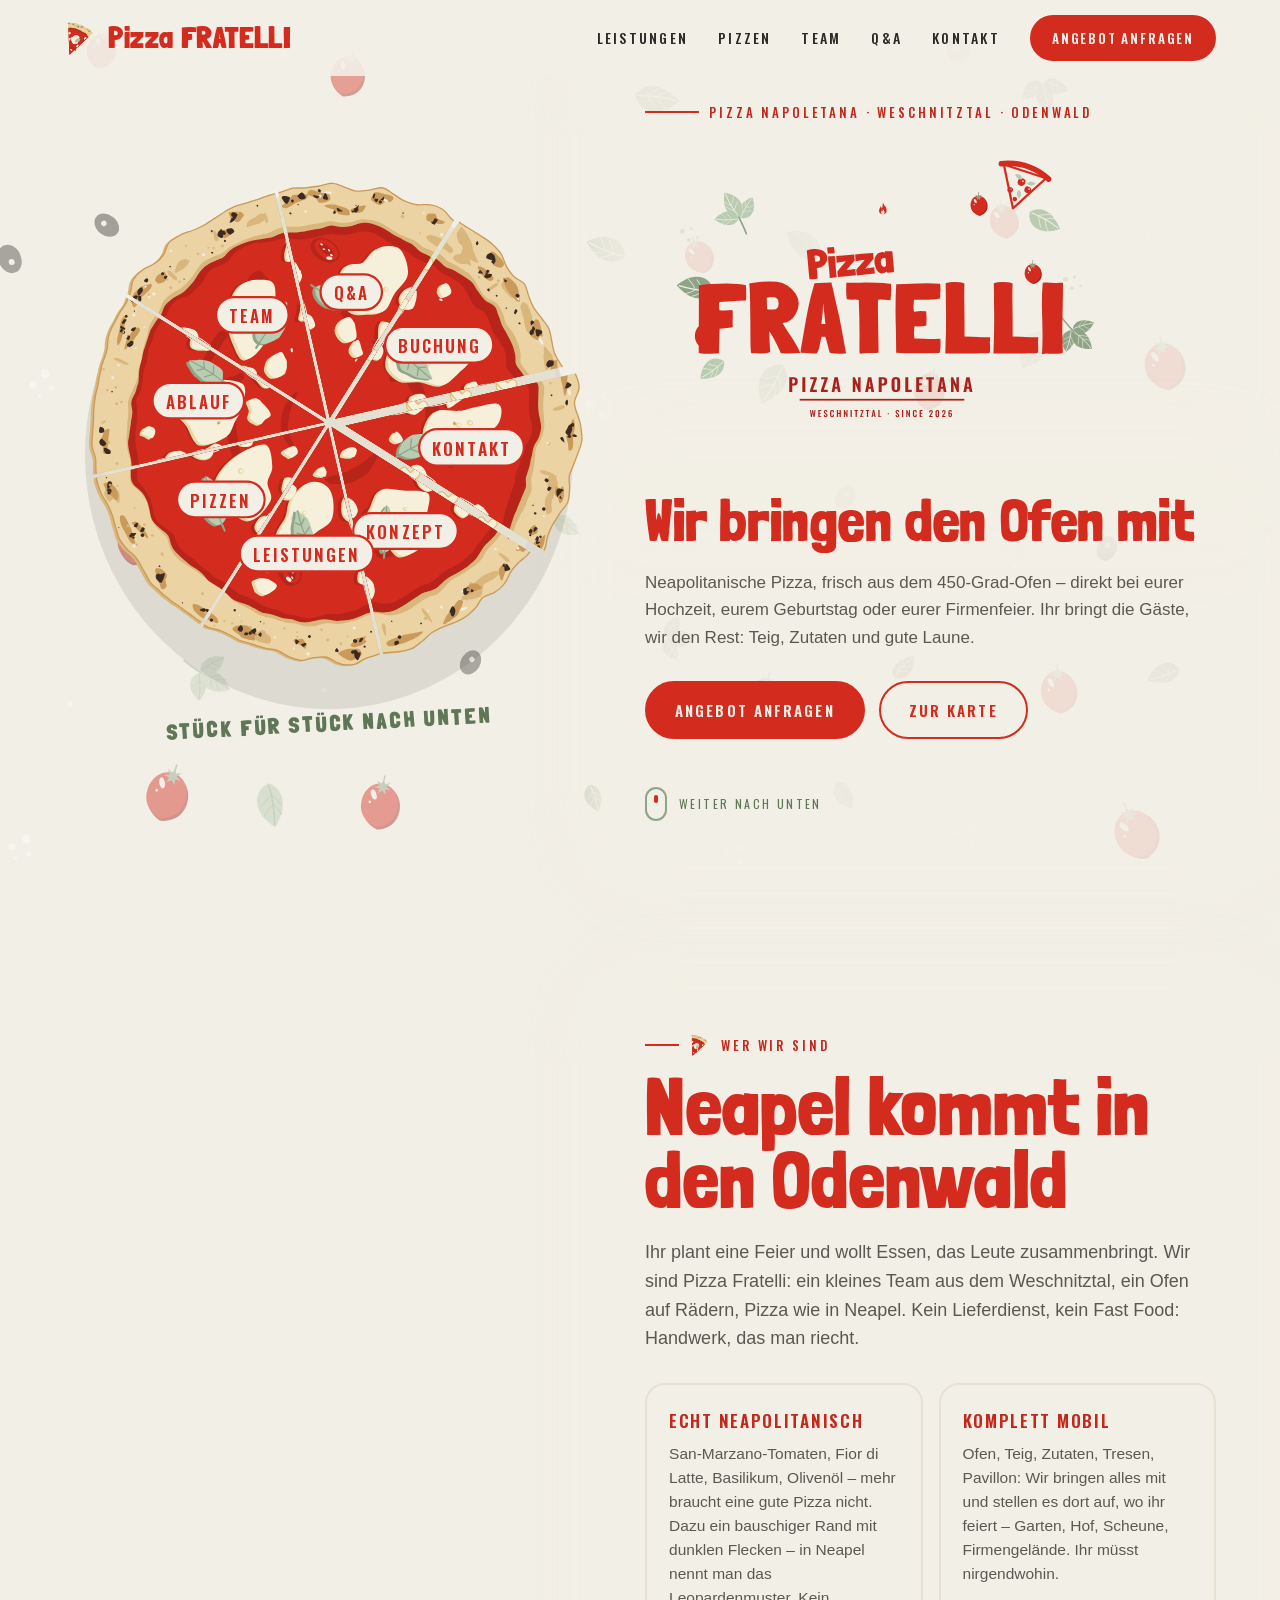
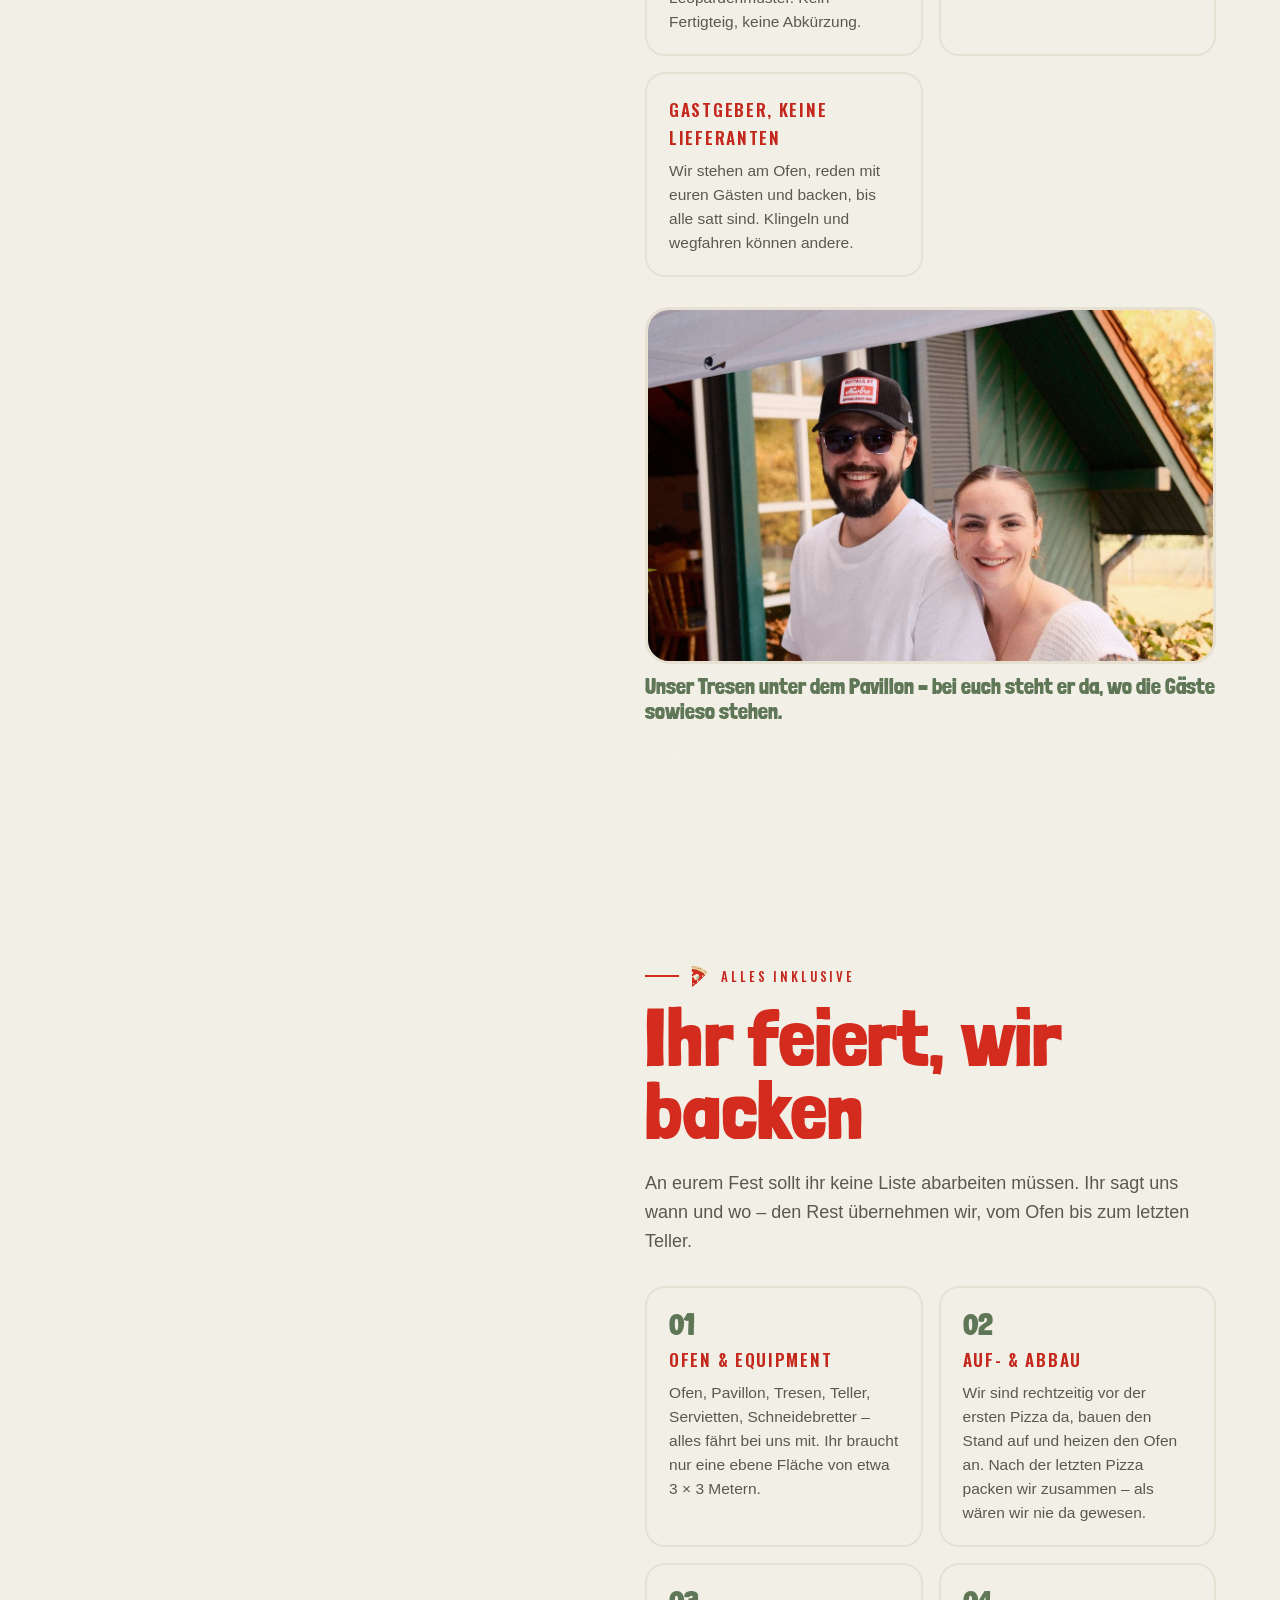
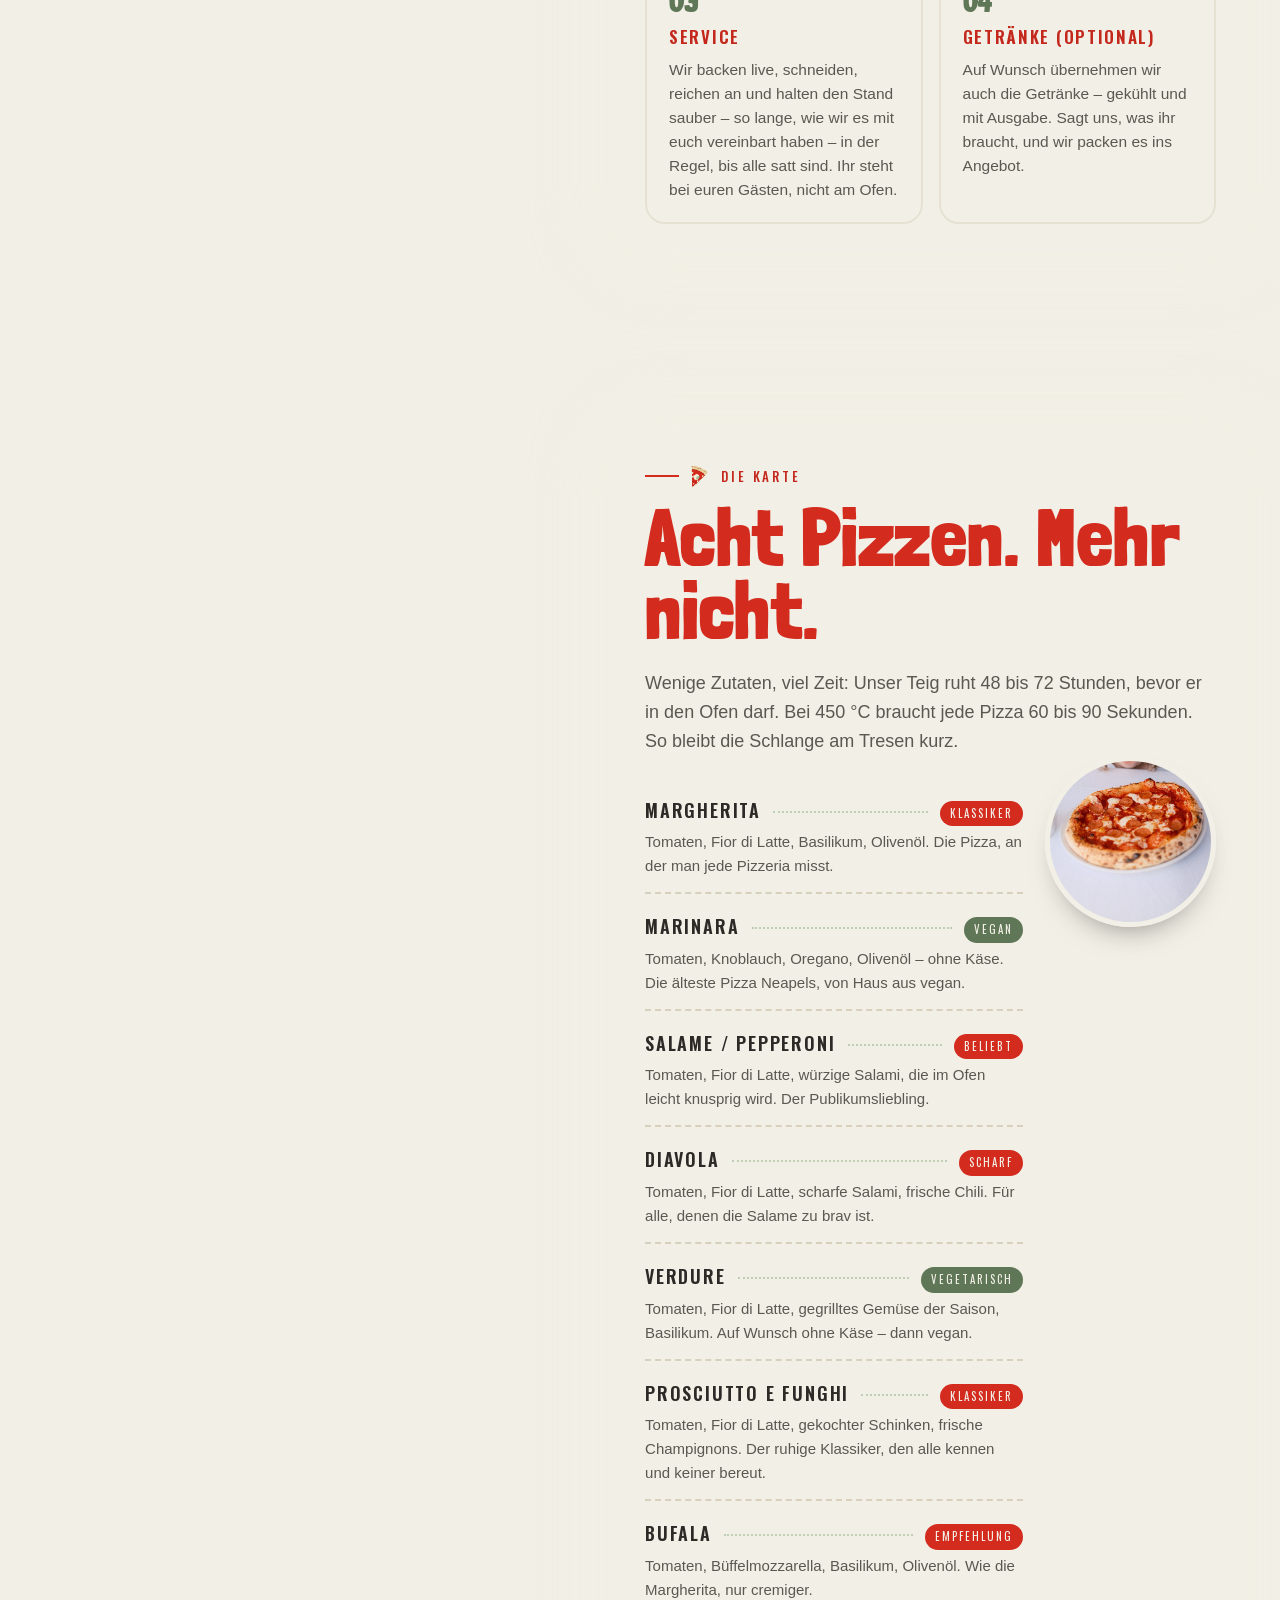
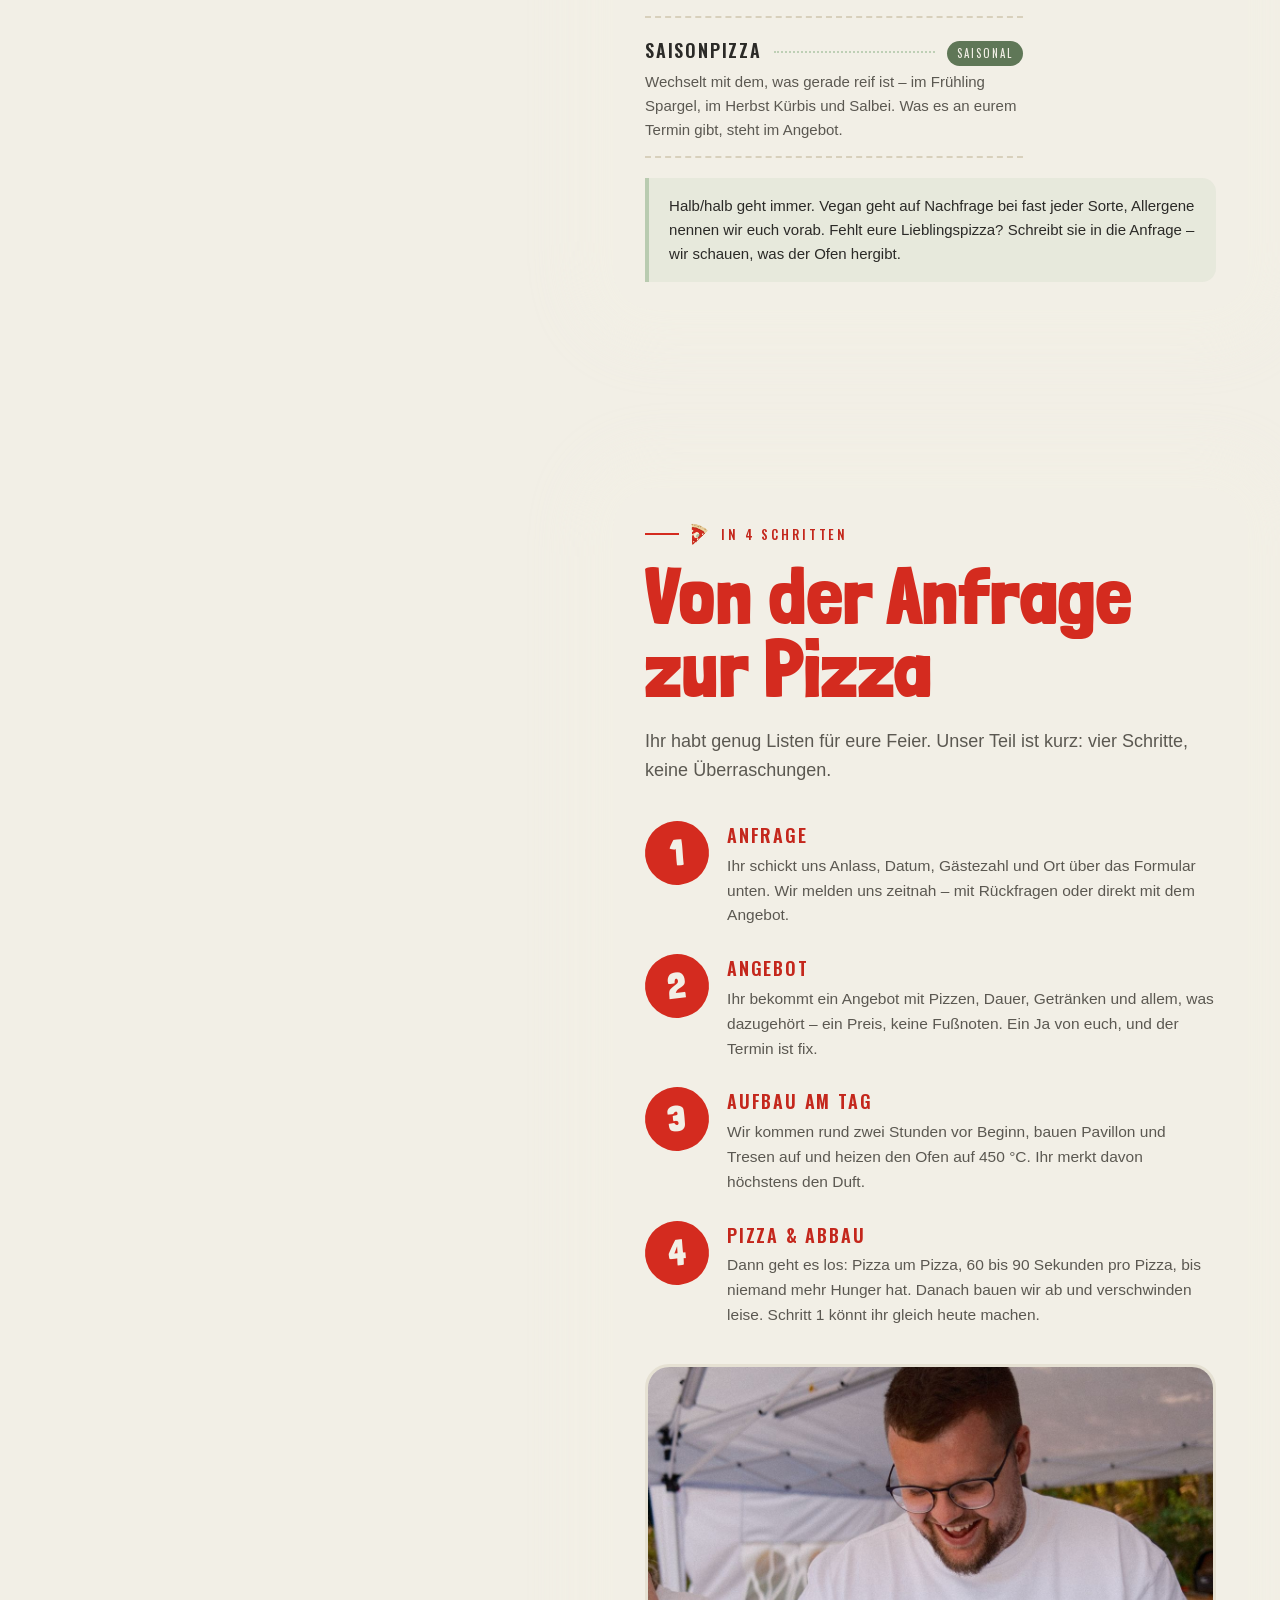
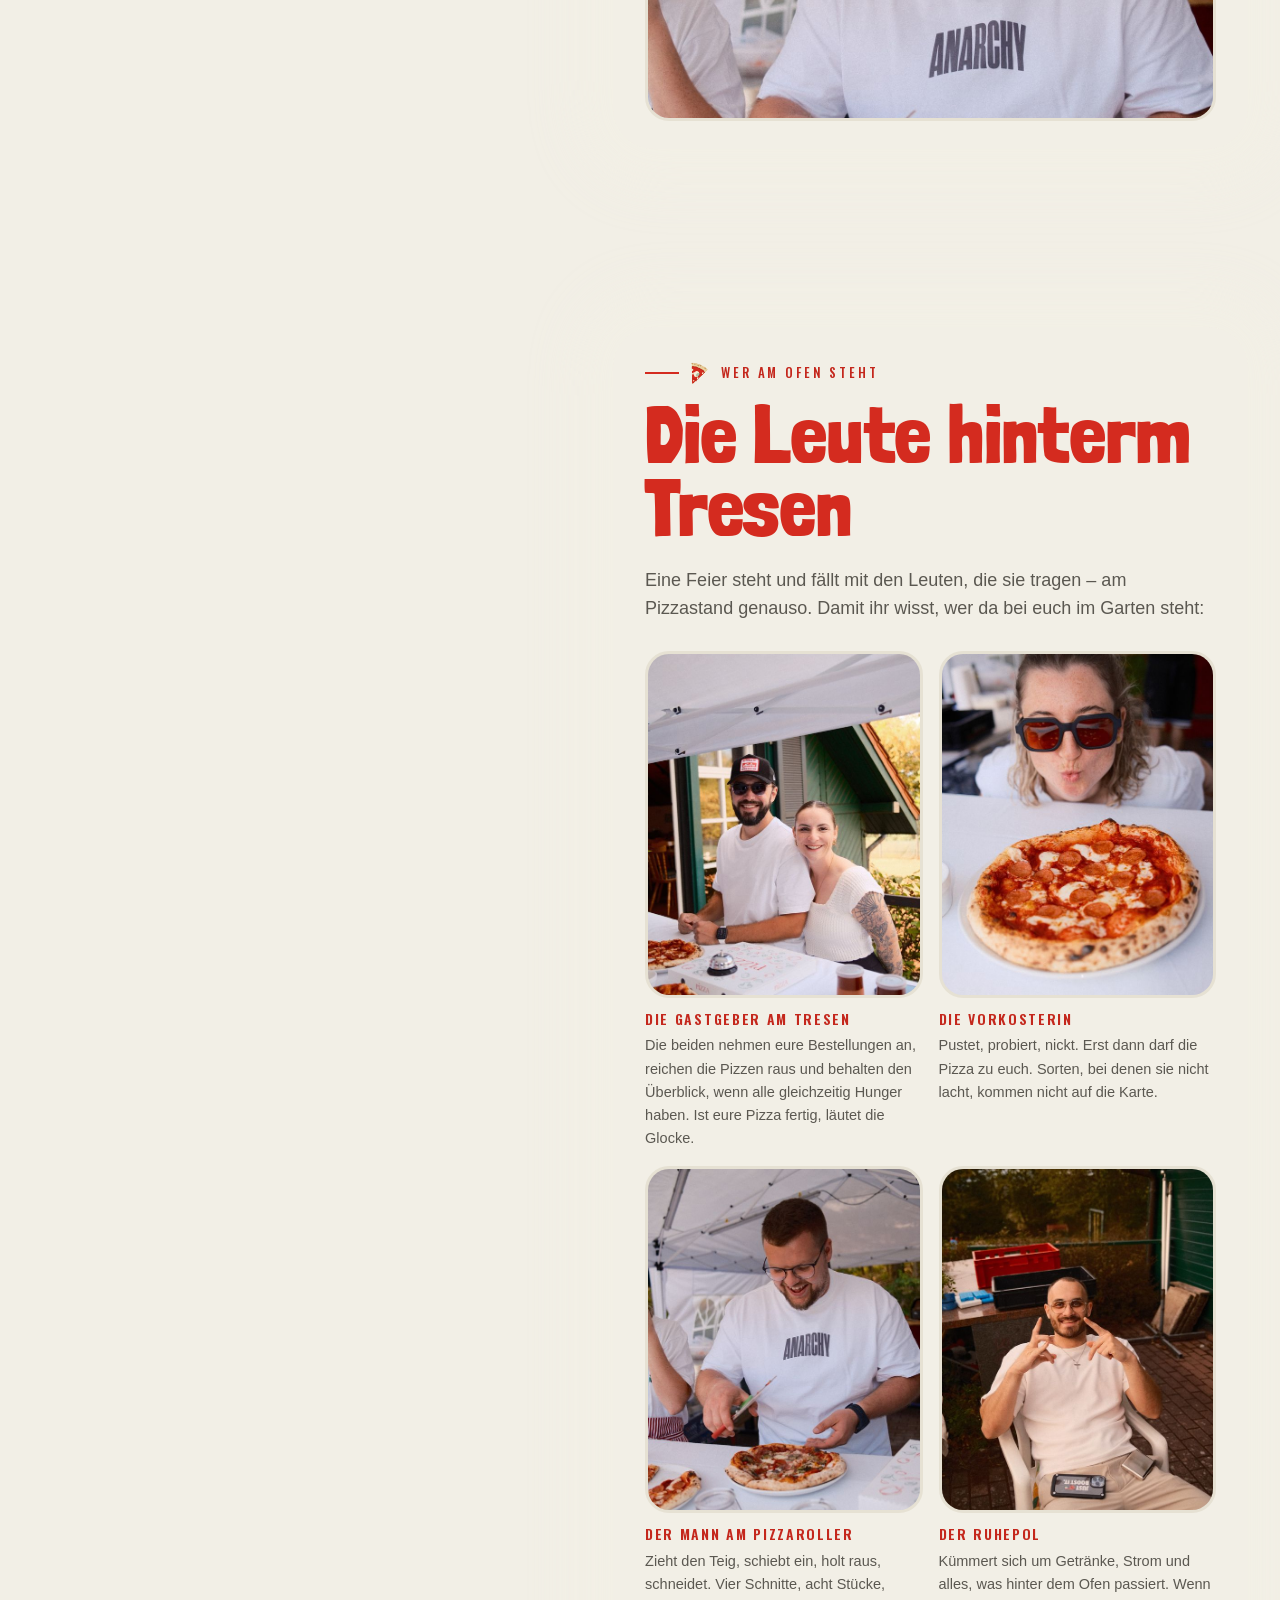
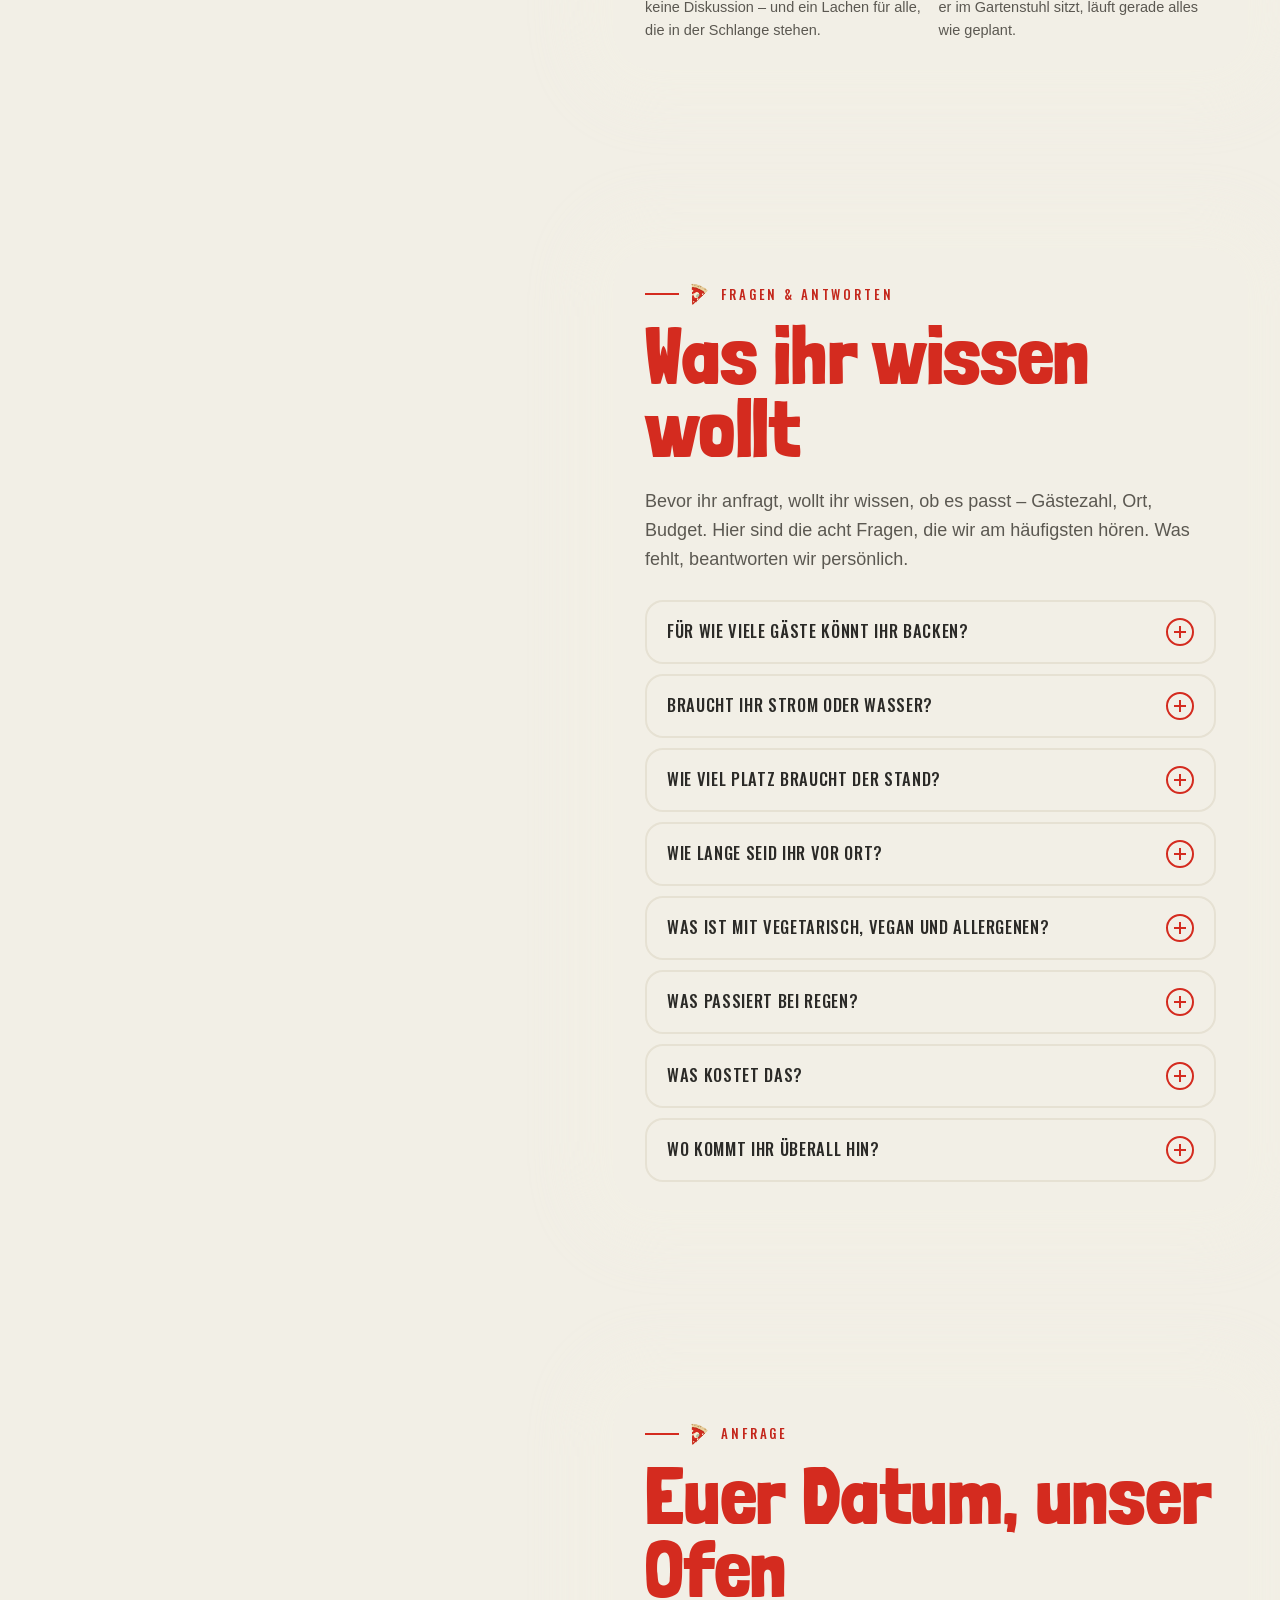
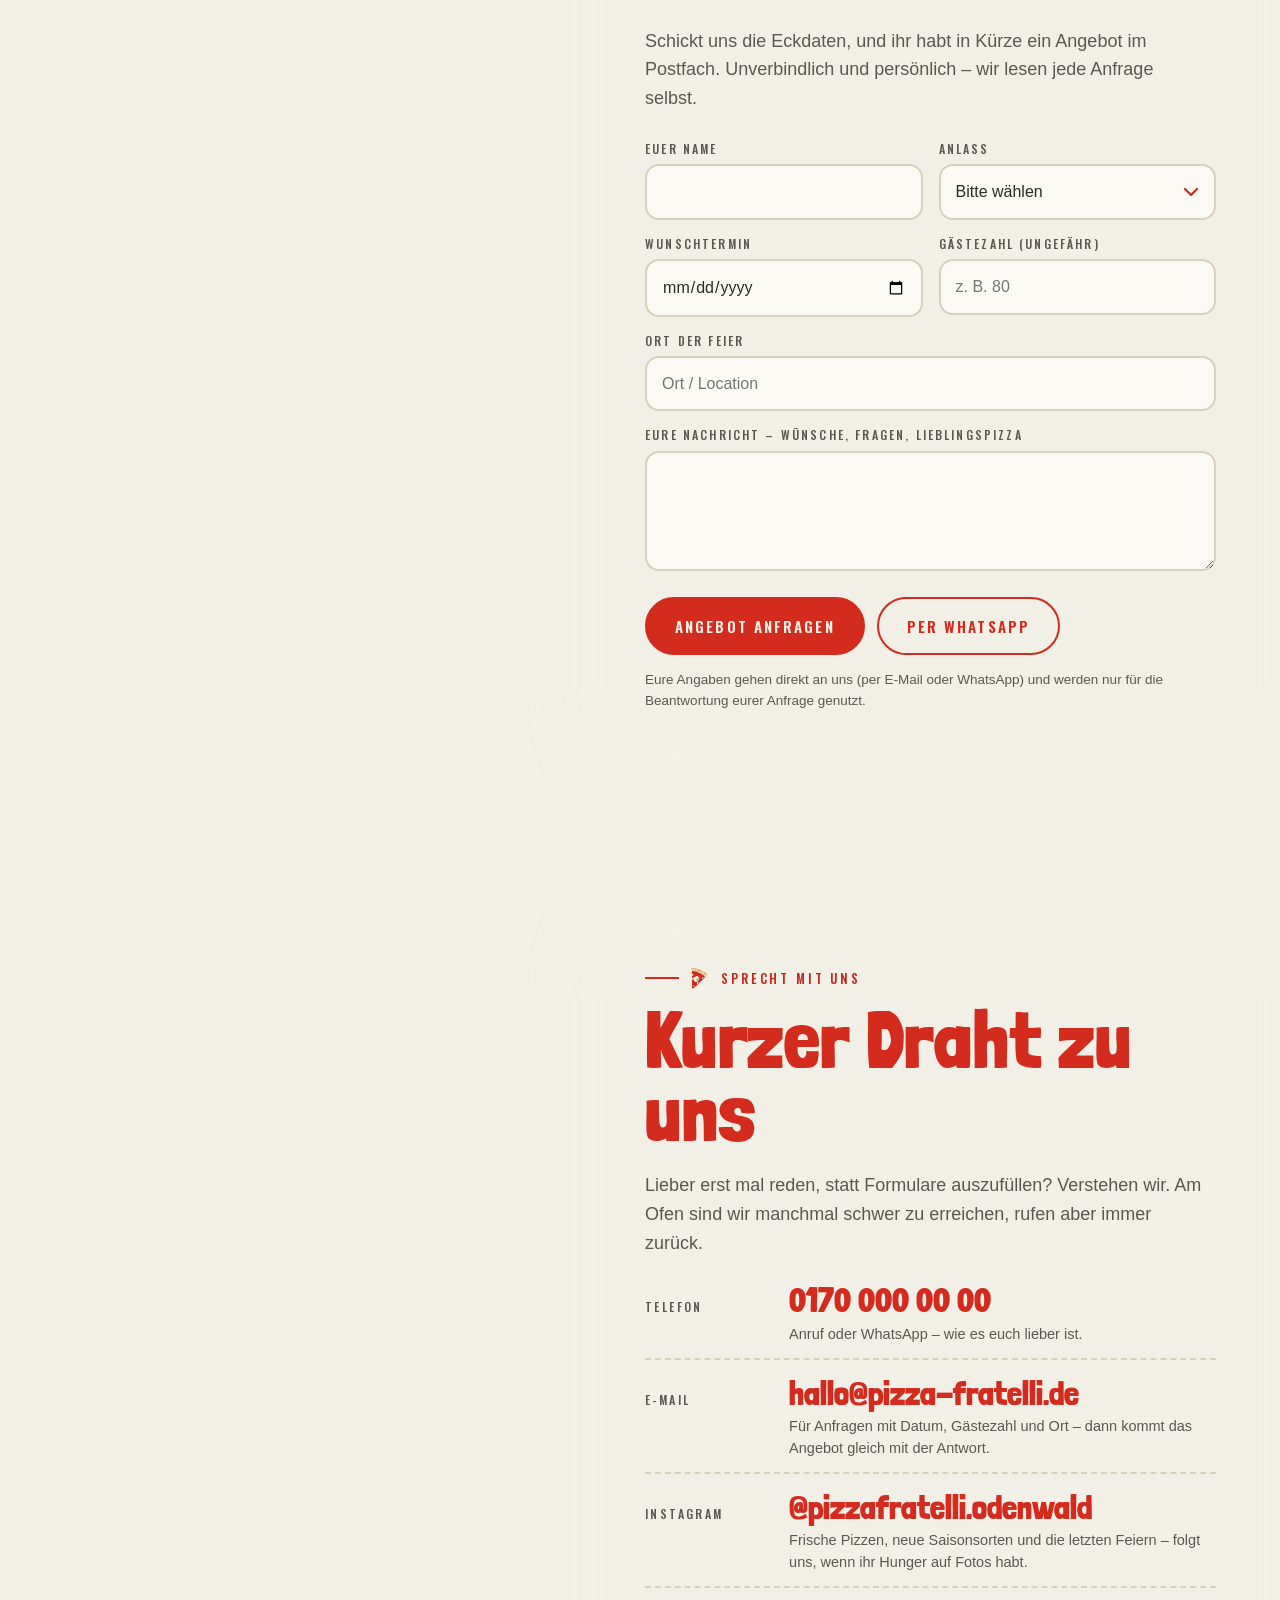
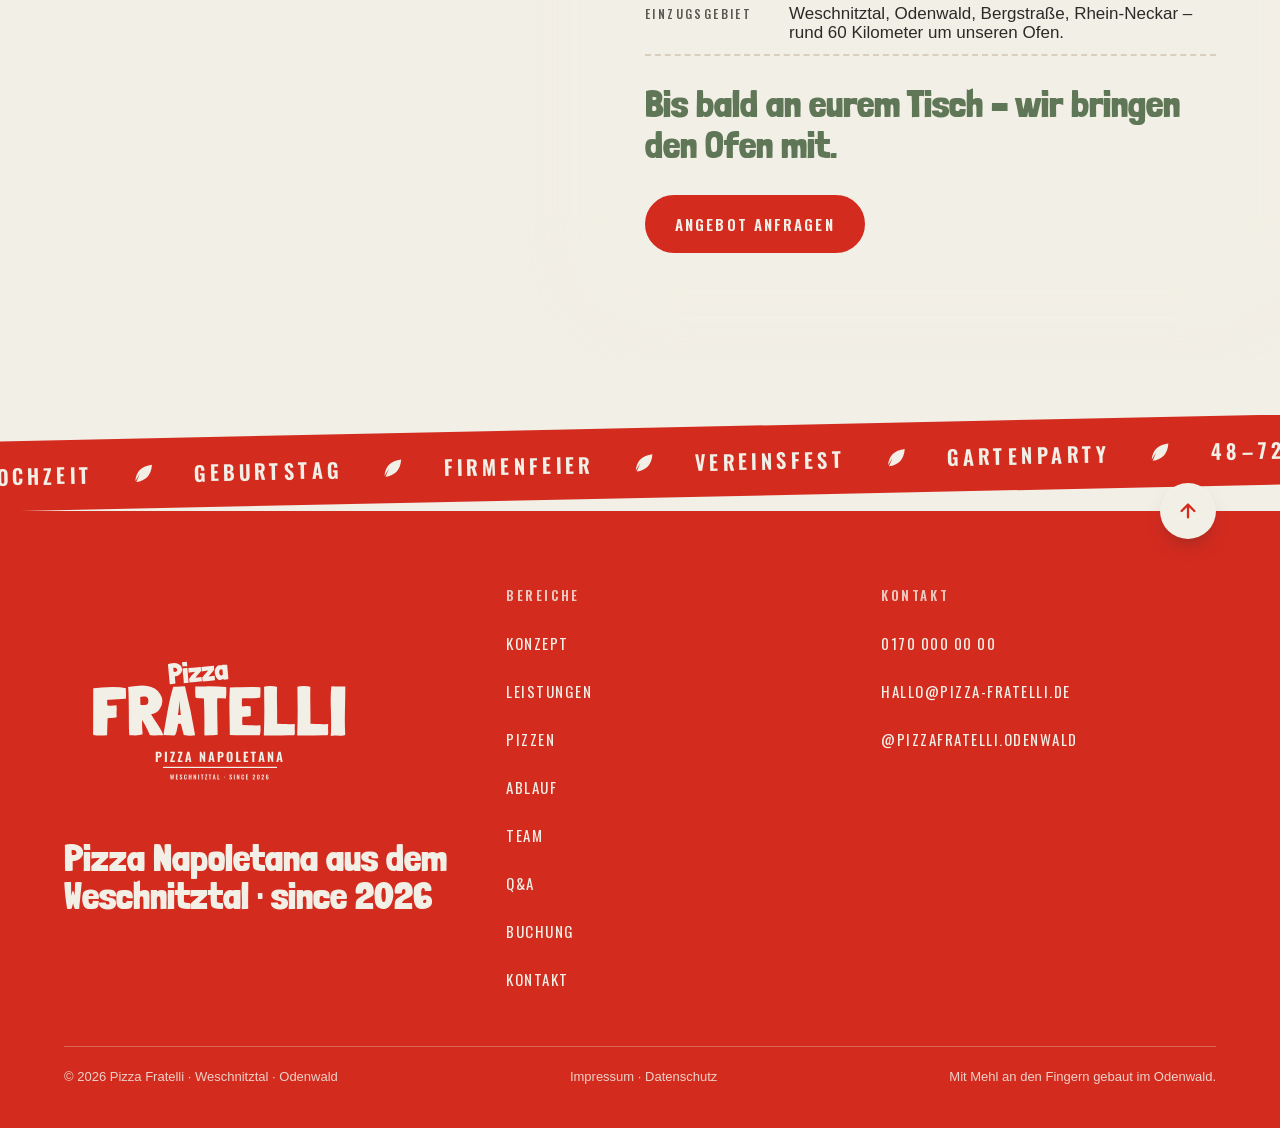
==== commit 8976a91c: "Fotos auf Gesichter ausgerichtet, Bildunterschrift statt Sticker Co-Authored-By: Claude Opus 5 <nore" ====
--- a/index.html
+++ b/index.html
@@ -17,8 +17,8 @@
   <link rel="apple-touch-icon" href="assets/brand/apple-touch-icon.png">
   <link rel="preload" href="assets/fonts/londrina-solid.ttf" as="font" type="font/ttf" crossorigin>
   <link rel="preload" href="assets/fonts/oswald.woff2" as="font" type="font/woff2" crossorigin>
-  <link rel="stylesheet" href="style.css?v=202609142106">
-  <link rel="stylesheet" href="bg.css?v=202609142106">
+  <link rel="stylesheet" href="style.css?v=202609142114">
+  <link rel="stylesheet" href="bg.css?v=202609142114">
 </head>
 <body>
   <svg width="0" height="0" style="position:absolute" aria-hidden="true"><symbol id="ico-slice" viewBox="297 16 204 289"><defs></defs><g class="slice" data-i="0" data-angle="-67.5"><path d="M300 300L291 31c2 0 9-2 14-1c5 0 9 3 14 4c5 1 9 2 14 2c5 0 10-2 15-1c5 0 10 2 14 4c4 2 8 6 12 8c4 2 10 0 15 1c5 1 10 2 14 4c4 2 8 4 12 7c4 3 8 6 12 9c4 3 8 5 12 7c4 2 9 2 14 4c5 2 10 3 14 6c4 3 7 6 10 10c3 4 6 8 9 12c3 4 8 8 10 10Z" fill="#D9B77C" transform="translate(3 2)"/><path d="M300 300L291 31c2 0 9-2 14-1c5 0 9 3 14 4c5 1 9 2 14 2c5 0 10-2 15-1c5 0 10 2 14 4c4 2 8 6 12 8c4 2 10 0 15 1c5 1 10 2 14 4c4 2 8 4 12 7c4 3 8 6 12 9c4 3 8 5 12 7c4 2 9 2 14 4c5 2 10 3 14 6c4 3 7 6 10 10c3 4 6 8 9 12c3 4 8 8 10 10Z" fill="#EBD3A3"/><path d="M372 65c-1 1-7-1-10-2c-3-1-6-1-9-3c-3-2-9-6-11-8c-2-2-2-4-1-5c1-1 3-1 6 0c3 1 6 3 10 5c4 2 8 5 11 7c2 2 5 5 4 6ZM385 60c1 2 6 6 4 7c-2 1-13-1-17-2c-4-1-5-2-8-3c-3-1-9-3-9-4c0-1 5-3 8-4c3-1 7-4 10-4c3 0 7 4 9 6c2 2 2 2 3 4ZM323.7 43.2c0.7 0 2 2.2 2.1 4c0.1 1.8-0.9 4.6-1.4 6.6c-0.6 2-1.3 5.5-1.9 5.6c-0.6 0.1-1.4-3-1.6-5c-0.2-2 0-5 0.5-6.9c0.5-1.9 1.6-4.2 2.3-4.3ZM374.8 53.3c0.6 0.5 0.7 2.6 0 4.9c-0.7 2.3-3 7.1-4.2 8.9c-1.2 1.8-2.6 2-3.2 1.6c-0.6-0.4-1-1.6-0.4-3.8c0.6-2.2 2.7-7.7 4-9.6c1.3-1.9 3.2-2.5 3.8-2ZM429.3 80c0.4 0.2-0.5 4.3-1.2 6.8c-0.7 2.5-1.9 6.1-3 8.2c-1.1 2.1-2.9 4.6-3.5 4.5c-0.6-0.1-0.4-3 0.2-5.3c0.6-2.3 2.4-6.2 3.7-8.6c1.2-2.4 3.4-5.8 3.8-5.6ZM470.1 116.7c0.4 0.3-1.3 3.2-2.5 4.8c-1.2 1.6-3.1 3.8-4.5 4.8c-1.4 1-3.3 1.6-3.8 1.2c-0.5-0.4-0.1-2.4 0.9-3.7c1-1.3 3.3-2.8 4.9-4c1.6-1.2 4.6-3.4 5-3.1Z" fill="#D9B77C"/><path d="M307 40c0 1 4 3 2 4c-2 1-9 0-12 0c-3 0-4-2-6-3c-2-1-8-2-9-3c0-1 4-2 6-3c2-1 6-2 9-2c3 0 7 2 9 3c2 1 0 3 1 4ZM345 43c-1 1-2 2-3 3c-1 1-3 3-5 3c-2 0-6 0-7-1c-2-1-2-2-2-3c0-1 1-2 2-3c1-1 3 0 6-1c3 0 8-2 10-2c2 0 0 3-1 4ZM424 69c0 1-8 2-11 2c-3 0-4-1-8-1c-4 0-10 0-13-1c-2-1-3-4-2-5c1-1 5-2 8-2c3 0 5-1 8-1c3 0 6 2 9 3c3 1 9 4 9 5ZM478 109c0 2-1 4-4 3c-3-1-10-7-14-10c-4-3-4-4-7-7c-3-3-10-10-10-11c0-1 6 1 10 3c4 2 8 5 12 8c4 3 7 6 9 8c2 2 4 4 4 6ZM382 69c-1 1-3 0-5 0c-2 0-5 0-7-1c-2-1-4-4-5-6c-1-2 0-3 0-4c0-1-1-4 1-4c2 0 6 4 9 6c3 2 6 4 7 5c1 2 1 3 0 4Z" fill="#C99A5A"/><path d="M291 31c2 0 9-2 14-1c5 0 9 3 14 4c5 1 9 2 14 2c5 0 10-2 15-1c5 0 10 2 14 4c4 2 8 6 12 8c4 2 10 0 15 1c5 1 10 2 14 4c4 2 8 4 12 7c4 3 8 6 12 9c4 3 8 5 12 7c4 2 9 2 14 4c5 2 10 3 14 6c4 3 7 6 10 10c3 4 6 8 9 12c3 4 8 8 10 10" fill="none" stroke="#C99A5A" stroke-width="1.5"/><path d="M384.7 61.3a1.1 1.1 0 1 0 2.2 0a1.1 1.1 0 1 0 -2.2 0ZM452.3 87.3a1.1 1.1 0 1 0 2.2 0a1.1 1.1 0 1 0 -2.2 0ZM427.4 89.6a1.6 1.6 0 1 0 3.1 0a1.6 1.6 0 1 0 -3.1 0Z" fill="#D9B77C"/><path d="M319.4 64.4a1 1 0 1 0 1.9 0a1 1 0 1 0 -1.9 0ZM304.5 43.2a1.5 1.5 0 1 0 3 0a1.5 1.5 0 1 0 -3 0ZM378.9 70.2a1.6 1.6 0 1 0 3.2 0a1.6 1.6 0 1 0 -3.2 0ZM407.1 81.1a1.6 1.6 0 1 0 3.2 0a1.6 1.6 0 1 0 -3.2 0ZM419.2 91.6a1 1 0 1 0 2 0a1 1 0 1 0 -2 0ZM393.7 56.5a4 1.2 396 1 0 6.4 4.7a4 1.2 396 1 0 -6.4 -4.7Z" fill="#F2EFE6"/><path d="M299 39c-1 0-2 0-3-1c0 0 0-2 0-2c0 0 2-1 3-1c1 0 1 1 1 2c0 1 0 2-1 2ZM330 46c-1 0-2-1-2-2c0-1 2-6 3-6c1 0 3 2 4 3c1 1 1 1 0 2c-1 1-4 3-5 3ZM329 46c0 0 2-1 2-1c0 0 1 0 1 0c0 0 1 2 1 2c0 0-2 1-3 1c-1 0-1-2-1-2ZM401 71c-1-1 1-4 2-5c1-1 5-2 6-2c1 0 0 4 0 5c0 1-1 2-2 2c-1 0-5 1-6 0ZM407 68c-1 0-1-2-1-3c0-1 2-1 3-1c1 0 2 0 2 1c0 1 0 2-1 3c-1 0-2 0-3 0ZM473 103c0 1-2 2-3 2c-1 0-3-2-3-3c0-1 1-2 2-2c1 0 1 0 2 1c1 0 2 1 2 2ZM460.7 103.3a1.9 1.9 0 1 0 3.8 0a1.9 1.9 0 1 0 -3.8 0ZM383 67c0 1-4 4-5 4c-1 0-2-1-3-2c-1-1-2-3-1-4c1-1 4-1 6-1c2 0 3 2 3 3ZM376 63c0 0-2 0-2 0c0 0-1 0-1 0c0 0 0-3 0-3c0 0 2 0 3 1c0 0 0 2 0 2ZM373.9 66.1a1.8 1.8 0 1 0 3.6 0a1.8 1.8 0 1 0 -3.6 0ZM302 60c0 0-1 1-1 1c0 0-1-2-1-2c0 0 0-1 0-1c0 0 3 0 3 0c0 0-1 2-1 2ZM451.4 120.3a0.8 0.8 0 1 0 1.6 0a0.8 0.8 0 1 0 -1.6 0ZM435.5 90.8a1 1 0 1 0 2 0a1 1 0 1 0 -2 0ZM329 45.5a0.7 0.7 0 1 0 1.3 0a0.7 0.7 0 1 0 -1.3 0Z" fill="#3B2A21"/><path d="M300 300L292 72c2-1 8-4 12-4c4 0 9 1 13 2c4 1 8 2 12 2c4 0 8-1 12 0c4 1 8 2 12 4c4 2 7 3 11 5c4 2 7 4 11 6c4 2 8 2 12 3c4 1 8 1 12 3c4 2 6 6 10 8c4 2 7 3 11 5c4 2 8 3 11 5c4 2 7 4 10 7c3 3 6 6 8 10c2 4 3 9 5 12c2 3 8 7 9 8Z" fill="#D9B77C"/><path d="M300 300L292 77c2-1 8-4 12-4c4 0 8 1 12 2c4 1 8 2 12 2c4 0 8 0 12 0c4 0 8 2 12 3c4 1 7 3 11 5c4 2 7 4 11 6c4 2 7 3 11 4c4 1 8 2 11 4c3 2 6 6 9 8c3 2 7 3 11 5c4 2 7 3 11 5c4 2 8 4 11 6c3 2 6 6 8 9c2 3 4 8 6 11c2 3 8 6 9 7Z" fill="#B8241A" transform="translate(3 2)"/><path d="M300 300L292 77c2-1 8-4 12-4c4 0 8 1 12 2c4 1 8 2 12 2c4 0 8 0 12 0c4 0 8 2 12 3c4 1 7 3 11 5c4 2 7 4 11 6c4 2 7 3 11 4c4 1 8 2 11 4c3 2 6 6 9 8c3 2 7 3 11 5c4 2 7 3 11 5c4 2 8 4 11 6c3 2 6 6 8 9c2 3 4 8 6 11c2 3 8 6 9 7Z" fill="#B8241A"/><path d="M300 300L293 87c2-1 7-4 11-5c4-1 8 1 12 1c4 0 7 1 11 1c4 0 8 0 12 1c4 1 7 2 11 3c4 1 8 3 11 5c4 2 6 4 10 6c4 2 7 3 11 4c4 1 8 2 11 4c3 2 5 5 8 7c3 2 8 3 11 5c4 2 7 3 10 5c3 2 7 3 10 5c3 2 6 6 8 9c2 3 2 8 5 11c2 3 8 6 10 7Z" fill="#D42B1F"/><path d="M356 270c1-1 3-5 1-9c-2-4-6-11-11-16c-5-5-14-10-21-12c-7-2-16 0-20 0c-4 0-7 2-7 3c0 1 2 2 6 3c4 2 10 3 16 6c6 3 13 6 18 10c5 4 9 8 12 11c3 2 5 5 6 4ZM399 174c1-1 0-5-2-8c-2-3-8-7-13-10c-5-3-12-8-18-10c-6-2-13-2-17-2c-4 0-6 0-7 1c0 1 1 4 4 6c3 2 9 5 14 8c5 3 13 6 18 8c5 2 10 6 14 7c4 1 6 1 7 0ZM400 183c0-1-1-4-4-8c-3-4-10-9-16-13c-6-4-16-10-23-12c-8-2-17-3-22-3c-5 0-8 0-8 1c0 1 3 2 7 4c4 2 12 4 19 7c7 3 15 8 22 11c7 4 14 8 18 10c4 2 6 4 7 3ZM359 212c-1-2 1-6 2-8c1-2 2-4 4-7c2-2 6-8 8-8c2 0 5 3 6 5c1 2 1 4 1 7c0 2-1 6-3 8c-2 2-6 4-9 5c-3 0-8 0-9-2Z" fill="#B8241A"/><path d="M343 140c5-2 12-6 19-4c7 2 20 8 22 15c2 7-8 20-10 29c-2 9 0 18-4 23c-4 5-12 4-18 5c-6 1-15 4-20 1c-5-3-8-13-12-21c-4-8-14-20-12-26c2-6 16-8 22-12c6-4 8-8 13-10Z" fill="#B8241A" transform="translate(4 4)"/><path d="M343 140c5-2 12-6 19-4c7 2 20 8 22 15c2 7-8 20-10 29c-2 9 0 18-4 23c-4 5-12 4-18 5c-6 1-15 4-20 1c-5-3-8-13-12-21c-4-8-14-20-12-26c2-6 16-8 22-12c6-4 8-8 13-10ZM323 267c-1 1-6 2-8 1c-2-1-5-3-6-5c-1-2-1-5 0-6c1-1 5-2 7-2c2 0 4 3 5 5c1 2 3 6 2 7Z" fill="#E8D8A6" transform="translate(3 2)"/><path d="M343 140c5-2 12-6 19-4c7 2 20 8 22 15c2 7-8 20-10 29c-2 9 0 18-4 23c-4 5-12 4-18 5c-6 1-15 4-20 1c-5-3-8-13-12-21c-4-8-14-20-12-26c2-6 16-8 22-12c6-4 8-8 13-10ZM323 267c-1 1-6 2-8 1c-2-1-5-3-6-5c-1-2-1-5 0-6c1-1 5-2 7-2c2 0 4 3 5 5c1 2 3 6 2 7Z" fill="#F6EFD9"/><path d="M337.4 158.7a3 3 0 1 0 6 0a3 3 0 1 0 -6 0ZM334.2 175.2a2.4 2.4 0 1 0 4.8 0a2.4 2.4 0 1 0 -4.8 0ZM357.3 161.6a3.4 3.4 0 1 0 6.8 0a3.4 3.4 0 1 0 -6.8 0Z" fill="#E8D8A6"/><path d="M338.1 158a1.7 1.7 0 1 0 3.3 0a1.7 1.7 0 1 0 -3.3 0ZM334.8 174.7a1.3 1.3 0 1 0 2.6 0a1.3 1.3 0 1 0 -2.6 0ZM358.1 160.8a1.9 1.9 0 1 0 3.7 0a1.9 1.9 0 1 0 -3.7 0Z" fill="#F6EFD9"/><g class="cheese-edge"><path d="M304 163c2 0 4 2 5 5c1 2 1 7 0 10c-1 3-4 7-5 7c-2 0-3-6-4-9c-1-3-2-5-1-7c1-2 3-6 5-6ZM304 115c3 0 8 0 9 3c1 2 0 10-2 12c-2 2-4 3-7 3c-3 0-8 0-9-2c-2-2-2-9 0-12c2-3 6-4 9-4ZM448 157c2 2 0 8-2 11c-2 3-6 6-9 7c-3 2-9 3-10 2c-1-1 0-7 2-10c2-3 4-7 7-9c3-2 10-3 12-1ZM381 224c1 2-1 6-2 9c-1 3-2 10-5 11c-3 1-9-1-11-3c-2-2-1-7 0-10c1-3 5-8 8-9c3-1 9 0 10 2Z" fill="#B8241A"/><path d="M301 160c2 0 5 2 6 5c1 2 1 7 0 10c-1 3-4 7-6 7c-2 0-2-6-3-9c-1-3-2-5-2-7c0-2 3-6 5-6ZM301 112c3 0 9 0 10 3c1 2 0 10-2 12c-2 2-5 3-8 3c-3 0-7 0-8-2c-1-2-1-9 0-12c1-3 5-4 8-4ZM445 154c2 2 0 8-2 11c-2 3-5 6-8 7c-3 2-9 3-10 2c-1-1 0-7 2-10c2-3 4-7 7-9c3-2 10-3 11-1ZM378 221c2 2 0 6-1 9c-1 3-3 10-6 11c-3 1-8-1-10-3c-2-2-1-7 0-10c1-3 4-8 7-9c3-1 8 0 10 2Z" fill="#E8D8A6"/><path d="M301 160c2 0 4 3 5 5c1 2 1 6 0 8c-1 2-4 6-5 6c-2 0-3-5-4-7c-1-2-2-5-1-7c1-2 3-5 5-5ZM300 111c3 0 8 0 9 3c1 2 0 10-2 12c-2 2-5 2-7 2c-2 0-6 0-7-2c-1-2-1-8 0-11c1-2 4-4 7-4ZM443 153c2 1 0 7-1 10c-2 3-5 6-8 7c-3 2-8 3-9 2c-1-1 0-6 1-9c1-3 4-6 7-8c3-2 8-3 10-2ZM377 220c1 2-1 6-2 9c-1 3-3 9-5 10c-2 1-8-1-9-3c-2-2-1-6 0-9c1-3 4-7 7-8c3-1 8-1 9 1Z" fill="#F6EFD9"/><path d="M298.9 168.2a1.2 1.2 0 1 0 2.4 0a1.2 1.2 0 1 0 -2.4 0ZM297.6 119.1a1.5 1.5 0 1 0 3 0a1.5 1.5 0 1 0 -3 0ZM428.1 160.7a1.6 1.6 0 1 0 3.2 0a1.6 1.6 0 1 0 -3.2 0ZM363.6 225.5a1.6 1.6 0 1 0 3.1 0a1.6 1.6 0 1 0 -3.1 0Z" fill="#F2EFE6"/><path class="thread" d="M301.8 170.1Q303.5 180.1 301.8 190.2M301.5 121.9Q303.4 112.8 301.5 103.6" fill="none" stroke="#F6EFD9" stroke-width="1.3" stroke-linecap="round"/></g><path d="M394 171c1 2-2 4-3 6c-1 2-2 6-3 9c-2 2-4 4-6 6c-2 2-6 2-9 3c-3 1-7 2-10 2c-3 0-4 0-7 0c-3 0-8 0-9-1c-1-1 2-4 4-7c2-3 3-7 5-10c2-3 3-7 6-9c3-2 7-2 10-3c3-1 4-1 6-1c2 0 6 0 9 1c3 1 6 2 7 4Z" fill="#8FA487"/><path d="M391 169c1 2-2 4-3 6c-1 2-2 6-3 9c-2 2-4 4-6 6c-2 2-6 2-9 3c-3 1-7 2-10 2c-3 0-4 0-7 0c-3 0-8 0-9-1c-1-1 2-4 4-7c2-3 3-7 5-10c2-3 3-7 6-9c3-2 7-2 10-3c3-1 4-1 6-1c2 0 6 0 9 1c3 1 6 2 7 4Z" fill="#B9CBB0"/><path d="M390 169Q366 179 345 195M376 175L374 187M376 175L366 169M363 183L360 192M363 183L354 179" fill="none" stroke="#8FA487" stroke-width="1.4" stroke-linecap="round"/><path d="M390 169L396 166" fill="none" stroke="#8FA487" stroke-width="2.4" stroke-linecap="round"/><path d="M330.1 162.3a4.7 1.7 -31 1 0 8.1 -4.9a4.7 1.7 -31 1 0 -8.1 4.9Z" fill="#F2EFE6"/></g></symbol><symbol id="ico-leaf" viewBox="0 0 24 24"><path d="M3 20C4 10 10 4 21 3c-1 11-7 17-17 18l4-9-5 8z" fill="currentColor"/></symbol></svg>
@@ -192,7 +192,7 @@
           <p class="eyebrow reveal" style="--i:0"><svg class="slice-ico" aria-hidden="true"><use href="#ico-slice"/></svg>Wer wir sind</p>
           <h2 id="h-konzept" class="display headline reveal" style="--i:1">Neapel kommt in den Odenwald</h2>
           <p class="lead reveal" style="--i:2">Ihr plant eine Feier und wollt Essen, das Leute zusammenbringt. Wir sind Pizza Fratelli: ein kleines Team aus dem Weschnitztal, ein Ofen auf Rädern, Pizza wie in Neapel. Kein Lieferdienst, kein Fast Food: Handwerk, das man riecht.</p>
-          <div class="cards"><article class="card reveal" style="--i:3"><h3>Echt neapolitanisch</h3><p>San-Marzano-Tomaten, Fior di Latte, Basilikum, Olivenöl – mehr braucht eine gute Pizza nicht. Dazu ein bauschiger Rand mit dunklen Flecken – in Neapel nennt man das Leopardenmuster. Kein Fertigteig, keine Abkürzung.</p></article><article class="card reveal" style="--i:4"><h3>Komplett mobil</h3><p>Ofen, Teig, Zutaten, Tresen, Pavillon: Wir bringen alles mit und stellen es dort auf, wo ihr feiert – Garten, Hof, Scheune, Firmengelände. Ihr müsst nirgendwohin.</p></article><article class="card reveal" style="--i:5"><h3>Gastgeber, keine Lieferanten</h3><p>Wir stehen am Ofen, reden mit euren Gästen und backen, bis alle satt sind. Klingeln und wegfahren können andere.</p></article></div><figure class="photo photo--wide photo--sticker reveal" style="--i:6" data-sticker="Unser Tresen unter dem Pavillon – bei euch steht er da, wo die Gäste sowieso stehen."><img src="assets/img/foto-paar-wide.jpg" alt="Zwei Teammitglieder von Pizza Fratelli lachen hinter dem Pizzatresen unter dem Pavillon" loading="lazy" width="1600" height="992"></figure>
+          <div class="cards"><article class="card reveal" style="--i:3"><h3>Echt neapolitanisch</h3><p>San-Marzano-Tomaten, Fior di Latte, Basilikum, Olivenöl – mehr braucht eine gute Pizza nicht. Dazu ein bauschiger Rand mit dunklen Flecken – in Neapel nennt man das Leopardenmuster. Kein Fertigteig, keine Abkürzung.</p></article><article class="card reveal" style="--i:4"><h3>Komplett mobil</h3><p>Ofen, Teig, Zutaten, Tresen, Pavillon: Wir bringen alles mit und stellen es dort auf, wo ihr feiert – Garten, Hof, Scheune, Firmengelände. Ihr müsst nirgendwohin.</p></article><article class="card reveal" style="--i:5"><h3>Gastgeber, keine Lieferanten</h3><p>Wir stehen am Ofen, reden mit euren Gästen und backen, bis alle satt sind. Klingeln und wegfahren können andere.</p></article></div><figure class="figure reveal" style="--i:6"><div class="photo photo--wide"><img src="assets/img/foto-paar-wide.jpg" alt="Zwei Teammitglieder von Pizza Fratelli lachen hinter dem Pizzatresen unter dem Pavillon" loading="lazy" width="1200" height="750"></div><figcaption class="photo__caption">Unser Tresen unter dem Pavillon – bei euch steht er da, wo die Gäste sowieso stehen.</figcaption></figure>
         </div>
       </section>
       <section class="panel" id="leistungen" data-slice="1" data-label="Leistungen" aria-labelledby="h-leistungen">
@@ -216,7 +216,7 @@
           <p class="eyebrow reveal" style="--i:0"><svg class="slice-ico" aria-hidden="true"><use href="#ico-slice"/></svg>In 4 Schritten</p>
           <h2 id="h-ablauf" class="display headline reveal" style="--i:1">Von der Anfrage zur Pizza</h2>
           <p class="lead reveal" style="--i:2">Ihr habt genug Listen für eure Feier. Unser Teil ist kurz: vier Schritte, keine Überraschungen.</p>
-          <ol class="steps"><li class="reveal" style="--i:3"><div class="step__num">1</div><div><h3>Anfrage</h3><p>Ihr schickt uns Anlass, Datum, Gästezahl und Ort über das Formular unten. Wir melden uns zeitnah – mit Rückfragen oder direkt mit dem Angebot.</p></div></li><li class="reveal" style="--i:4"><div class="step__num">2</div><div><h3>Angebot</h3><p>Ihr bekommt ein Angebot mit Pizzen, Dauer, Getränken und allem, was dazugehört – ein Preis, keine Fußnoten. Ein Ja von euch, und der Termin ist fix.</p></div></li><li class="reveal" style="--i:5"><div class="step__num">3</div><div><h3>Aufbau am Tag</h3><p>Wir kommen rund zwei Stunden vor Beginn, bauen Pavillon und Tresen auf und heizen den Ofen auf 450 °C. Ihr merkt davon höchstens den Duft.</p></div></li><li class="reveal" style="--i:6"><div class="step__num">4</div><div><h3>Pizza &amp; Abbau</h3><p>Dann geht es los: Pizza um Pizza, 60 bis 90 Sekunden pro Pizza, bis niemand mehr Hunger hat. Danach bauen wir ab und verschwinden leise. Schritt 1 könnt ihr gleich heute machen.</p></div></li></ol><figure class="photo photo--wide reveal" style="--i:7"><img src="assets/img/foto-schneiden-wide.jpg" alt="Teammitglied schneidet lachend eine frisch gebackene Pizza mit dem Pizzaroller" loading="lazy" width="1600" height="992"></figure>
+          <ol class="steps"><li class="reveal" style="--i:3"><div class="step__num">1</div><div><h3>Anfrage</h3><p>Ihr schickt uns Anlass, Datum, Gästezahl und Ort über das Formular unten. Wir melden uns zeitnah – mit Rückfragen oder direkt mit dem Angebot.</p></div></li><li class="reveal" style="--i:4"><div class="step__num">2</div><div><h3>Angebot</h3><p>Ihr bekommt ein Angebot mit Pizzen, Dauer, Getränken und allem, was dazugehört – ein Preis, keine Fußnoten. Ein Ja von euch, und der Termin ist fix.</p></div></li><li class="reveal" style="--i:5"><div class="step__num">3</div><div><h3>Aufbau am Tag</h3><p>Wir kommen rund zwei Stunden vor Beginn, bauen Pavillon und Tresen auf und heizen den Ofen auf 450 °C. Ihr merkt davon höchstens den Duft.</p></div></li><li class="reveal" style="--i:6"><div class="step__num">4</div><div><h3>Pizza &amp; Abbau</h3><p>Dann geht es los: Pizza um Pizza, 60 bis 90 Sekunden pro Pizza, bis niemand mehr Hunger hat. Danach bauen wir ab und verschwinden leise. Schritt 1 könnt ihr gleich heute machen.</p></div></li></ol><figure class="figure reveal" style="--i:7"><div class="photo photo--wide"><img src="assets/img/foto-schneiden-wide.jpg" alt="Teammitglied schneidet lachend eine frisch gebackene Pizza mit dem Pizzaroller" loading="lazy" width="1200" height="750"></div></figure>
         </div>
       </section>
       <section class="panel" id="team" data-slice="4" data-label="Team" aria-labelledby="h-team">
@@ -224,10 +224,10 @@
           <p class="eyebrow reveal" style="--i:0"><svg class="slice-ico" aria-hidden="true"><use href="#ico-slice"/></svg>Wer am Ofen steht</p>
           <h2 id="h-team" class="display headline reveal" style="--i:1">Die Leute hinterm Tresen</h2>
           <p class="lead reveal" style="--i:2">Eine Feier steht und fällt mit den Leuten, die sie tragen – am Pizzastand genauso. Damit ihr wisst, wer da bei euch im Garten steht:</p>
-          <div class="team"><figure class="reveal" style="--i:3"><div class="photo"><img src="assets/img/foto-paar-sm.jpg" srcset="assets/img/foto-paar-sm.jpg 600w, assets/img/foto-paar.jpg 1067w" sizes="(max-width: 900px) 45vw, 300px" alt="Zwei Teammitglieder hinter dem Pizzatresen" loading="lazy" width="600" height="900"></div>
-      <figcaption><div class="role">Die Gastgeber am Tresen</div><div class="name" data-team-name="0"></div><p class="about">Die beiden nehmen eure Bestellungen an, reichen die Pizzen raus und behalten den Überblick, wenn alle gleichzeitig Hunger haben. Ist eure Pizza fertig, läutet die Glocke.</p></figcaption></figure><figure class="reveal" style="--i:4"><div class="photo"><img src="assets/img/foto-pizzafan-sm.jpg" srcset="assets/img/foto-pizzafan-sm.jpg 600w, assets/img/foto-pizzafan.jpg 1067w" sizes="(max-width: 900px) 45vw, 300px" alt="Teammitglied pustet über eine frische Salami-Pizza" loading="lazy" width="600" height="900"></div>
-      <figcaption><div class="role">Die Vorkosterin</div><div class="name" data-team-name="1"></div><p class="about">Pustet, probiert, nickt. Erst dann darf die Pizza zu euch. Sorten, bei denen sie nicht lacht, kommen nicht auf die Karte.</p></figcaption></figure><figure class="reveal" style="--i:5"><div class="photo"><img src="assets/img/foto-schneiden-sm.jpg" srcset="assets/img/foto-schneiden-sm.jpg 600w, assets/img/foto-schneiden.jpg 1067w" sizes="(max-width: 900px) 45vw, 300px" alt="Teammitglied schneidet eine Pizza" loading="lazy" width="600" height="900"></div>
-      <figcaption><div class="role">Der Mann am Pizzaroller</div><div class="name" data-team-name="2"></div><p class="about">Zieht den Teig, schiebt ein, holt raus, schneidet. Vier Schnitte, acht Stücke, keine Diskussion – und ein Lachen für alle, die in der Schlange stehen.</p></figcaption></figure><figure class="reveal" style="--i:6"><div class="photo"><img src="assets/img/foto-chill-sm.jpg" srcset="assets/img/foto-chill-sm.jpg 600w, assets/img/foto-chill.jpg 1067w" sizes="(max-width: 900px) 45vw, 300px" alt="Teammitglied sitzt entspannt im Gartenstuhl" loading="lazy" width="600" height="900"></div>
+          <div class="team"><figure class="reveal" style="--i:3"><div class="photo"><img src="assets/img/foto-paar-sm.jpg" srcset="assets/img/foto-paar-sm.jpg 600w, assets/img/foto-paar.jpg 1067w" sizes="(max-width: 900px) 45vw, 300px" alt="Zwei Teammitglieder hinter dem Pizzatresen" loading="lazy" width="600" height="900" style="object-position:50% 40%"></div>
+      <figcaption><div class="role">Die Gastgeber am Tresen</div><div class="name" data-team-name="0"></div><p class="about">Die beiden nehmen eure Bestellungen an, reichen die Pizzen raus und behalten den Überblick, wenn alle gleichzeitig Hunger haben. Ist eure Pizza fertig, läutet die Glocke.</p></figcaption></figure><figure class="reveal" style="--i:4"><div class="photo"><img src="assets/img/foto-pizzafan-sm.jpg" srcset="assets/img/foto-pizzafan-sm.jpg 600w, assets/img/foto-pizzafan.jpg 1067w" sizes="(max-width: 900px) 45vw, 300px" alt="Teammitglied pustet über eine frische Salami-Pizza" loading="lazy" width="600" height="900" style="object-position:50% 0%"></div>
+      <figcaption><div class="role">Die Vorkosterin</div><div class="name" data-team-name="1"></div><p class="about">Pustet, probiert, nickt. Erst dann darf die Pizza zu euch. Sorten, bei denen sie nicht lacht, kommen nicht auf die Karte.</p></figcaption></figure><figure class="reveal" style="--i:5"><div class="photo"><img src="assets/img/foto-schneiden-sm.jpg" srcset="assets/img/foto-schneiden-sm.jpg 600w, assets/img/foto-schneiden.jpg 1067w" sizes="(max-width: 900px) 45vw, 300px" alt="Teammitglied schneidet eine Pizza" loading="lazy" width="600" height="900" style="object-position:50% 12%"></div>
+      <figcaption><div class="role">Der Mann am Pizzaroller</div><div class="name" data-team-name="2"></div><p class="about">Zieht den Teig, schiebt ein, holt raus, schneidet. Vier Schnitte, acht Stücke, keine Diskussion – und ein Lachen für alle, die in der Schlange stehen.</p></figcaption></figure><figure class="reveal" style="--i:6"><div class="photo"><img src="assets/img/foto-chill-sm.jpg" srcset="assets/img/foto-chill-sm.jpg 600w, assets/img/foto-chill.jpg 1067w" sizes="(max-width: 900px) 45vw, 300px" alt="Teammitglied sitzt entspannt im Gartenstuhl" loading="lazy" width="600" height="900" style="object-position:50% 40%"></div>
       <figcaption><div class="role">Der Ruhepol</div><div class="name" data-team-name="3"></div><p class="about">Kümmert sich um Getränke, Strom und alles, was hinter dem Ofen passiert. Wenn er im Gartenstuhl sitzt, läuft gerade alles wie geplant.</p></figcaption></figure></div>
         </div>
       </section>
@@ -300,6 +300,6 @@
     </footer>
   </div>
 
-  <script src="main.js?v=202609142106"></script>
+  <script src="main.js?v=202609142114"></script>
 </body>
 </html>
--- a/style.css
+++ b/style.css
@@ -1,6 +1,6 @@
 /* ==========================================================================
    PIZZA FRATELLI – OnePager
-   Farben, Schriften und Formen nach dem Pizza-Peter-Brand-Kit
+   Farben, Schriften und Formen nach dem Brand-Kit (Pizza Fratelli)
    ========================================================================== */
 
 @font-face { font-family: 'Londrina Solid'; src: url('assets/fonts/londrina-solid.ttf') format('truetype'); font-weight: 900; font-display: swap; }
@@ -230,7 +230,9 @@
 .photo { border-radius: 24px; overflow: hidden; border: 3px solid var(--cream-dark); position: relative; background: var(--cream-dark); }
 .photo img { width: 100%; height: 100%; object-fit: cover; transition: transform 1.2s var(--ease-out); }
 @media (hover: hover) { .photo:hover img { transform: scale(1.04); } }
-.photo--wide { aspect-ratio: 16 / 10; margin-top: 30px; }
+.figure { margin-top: 30px; }
+.photo--wide { aspect-ratio: 16 / 10; }
+.photo__caption { margin-top: 10px; font-family: var(--font-display); font-weight: 900; font-size: 22px; line-height: 1.15; color: var(--sage-text); }
 .photo--sticker::after {
   content: attr(data-sticker); position: absolute; right: 16px; bottom: 14px;
   font-family: var(--font-display); font-size: 26px; color: var(--red); background: var(--cream); padding: 6px 16px; border-radius: 999px; transform: rotate(-4deg);
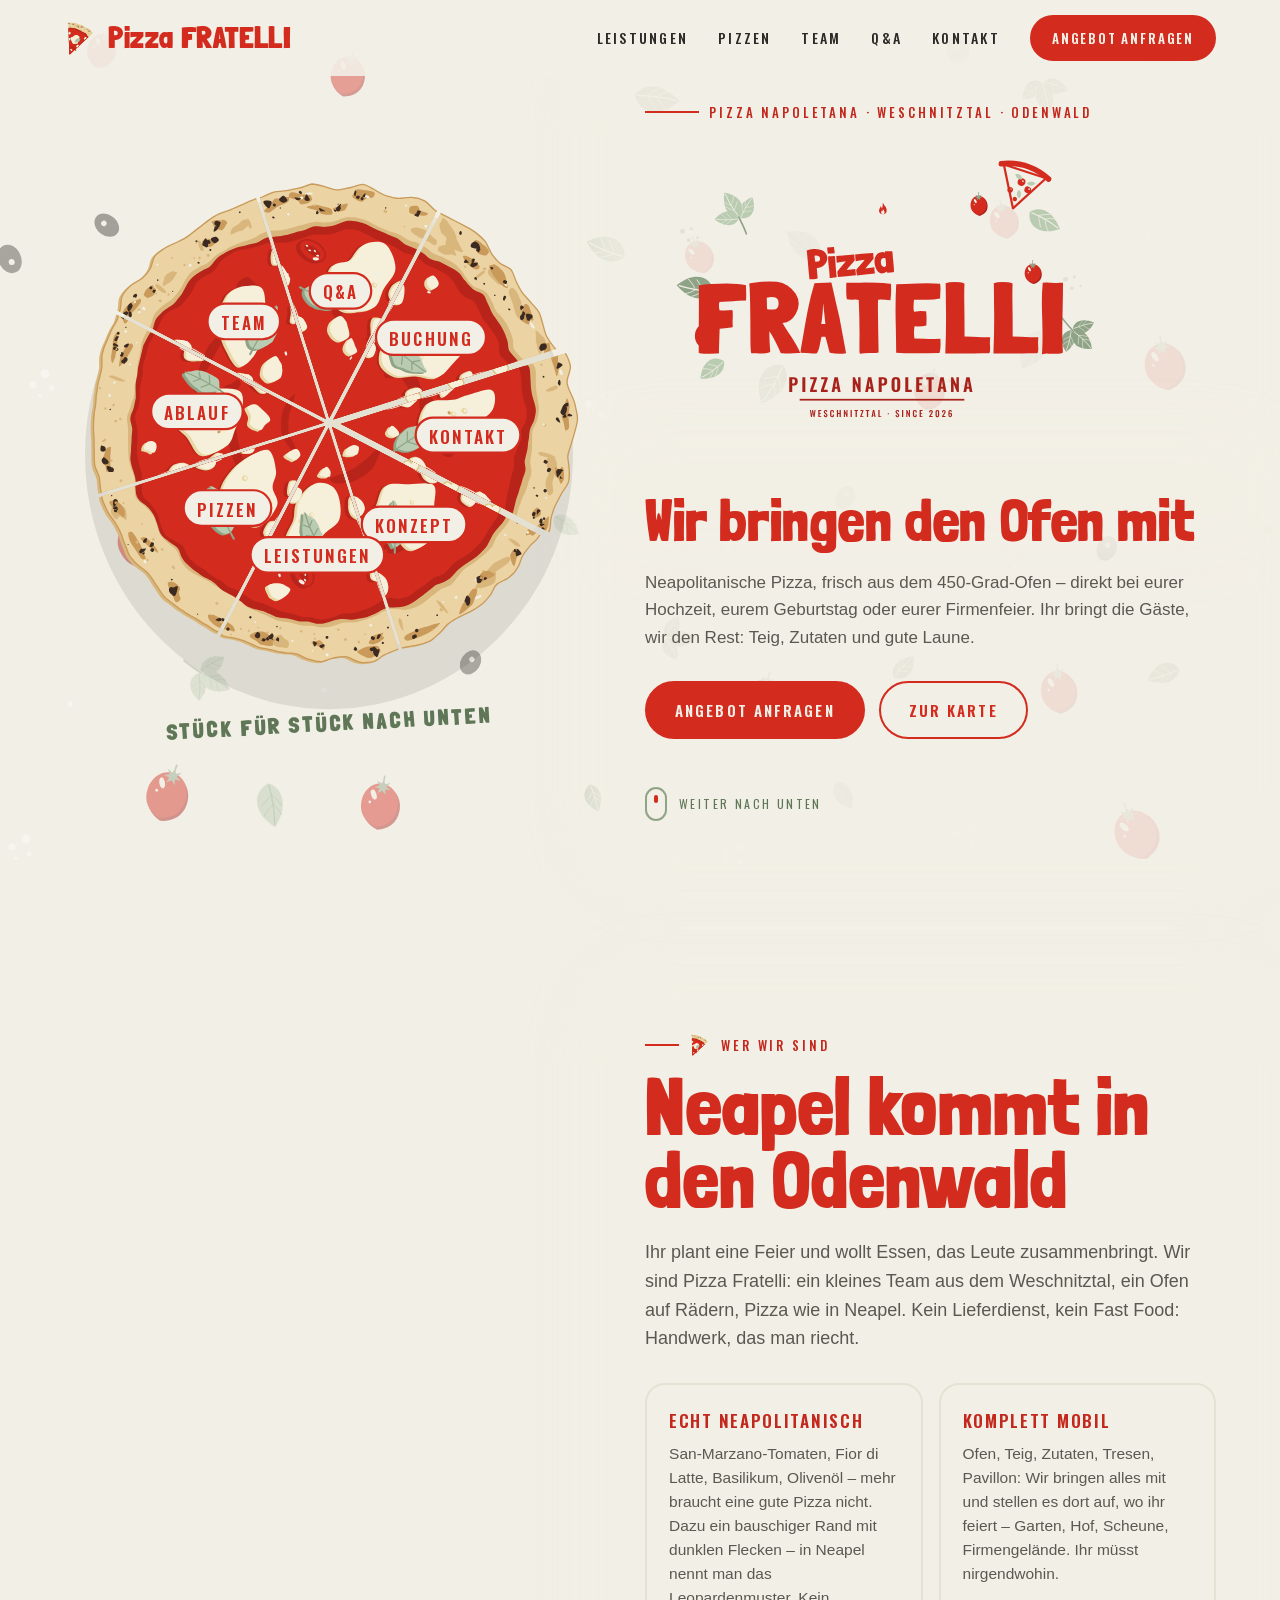
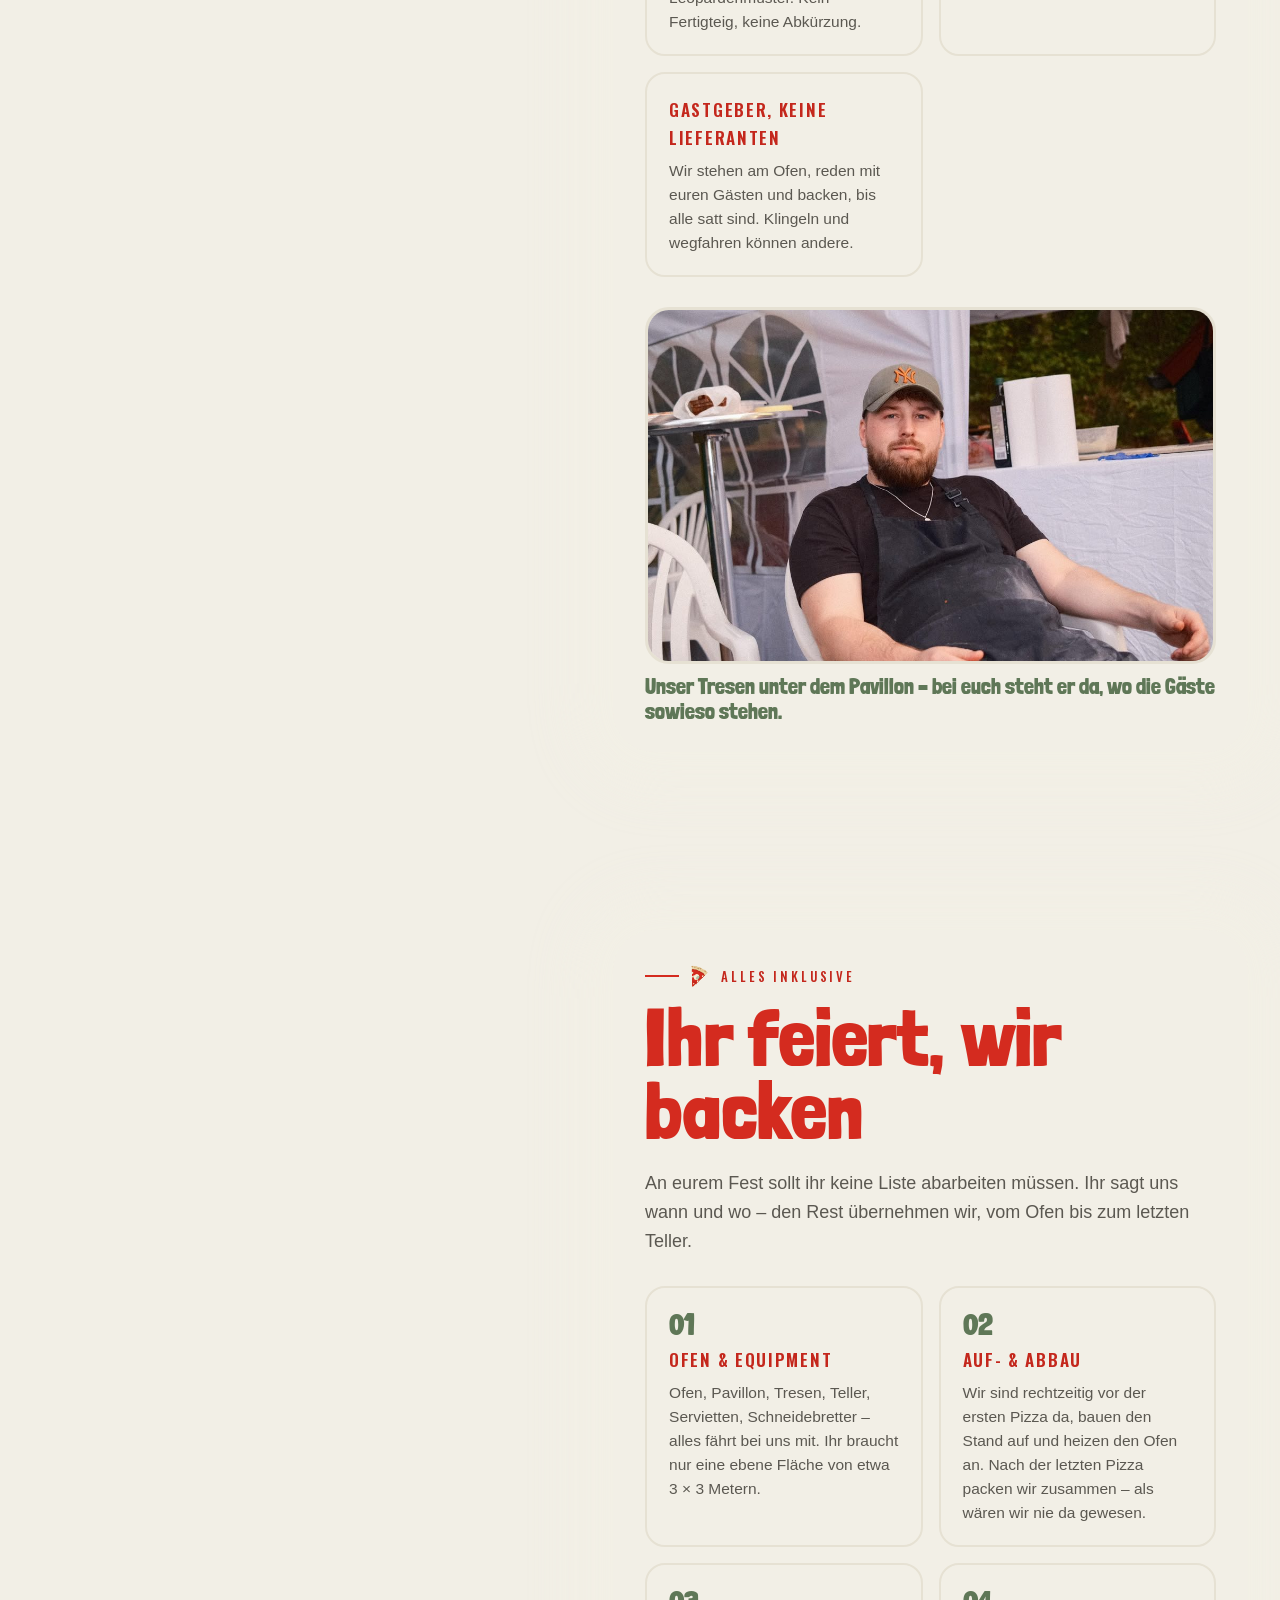
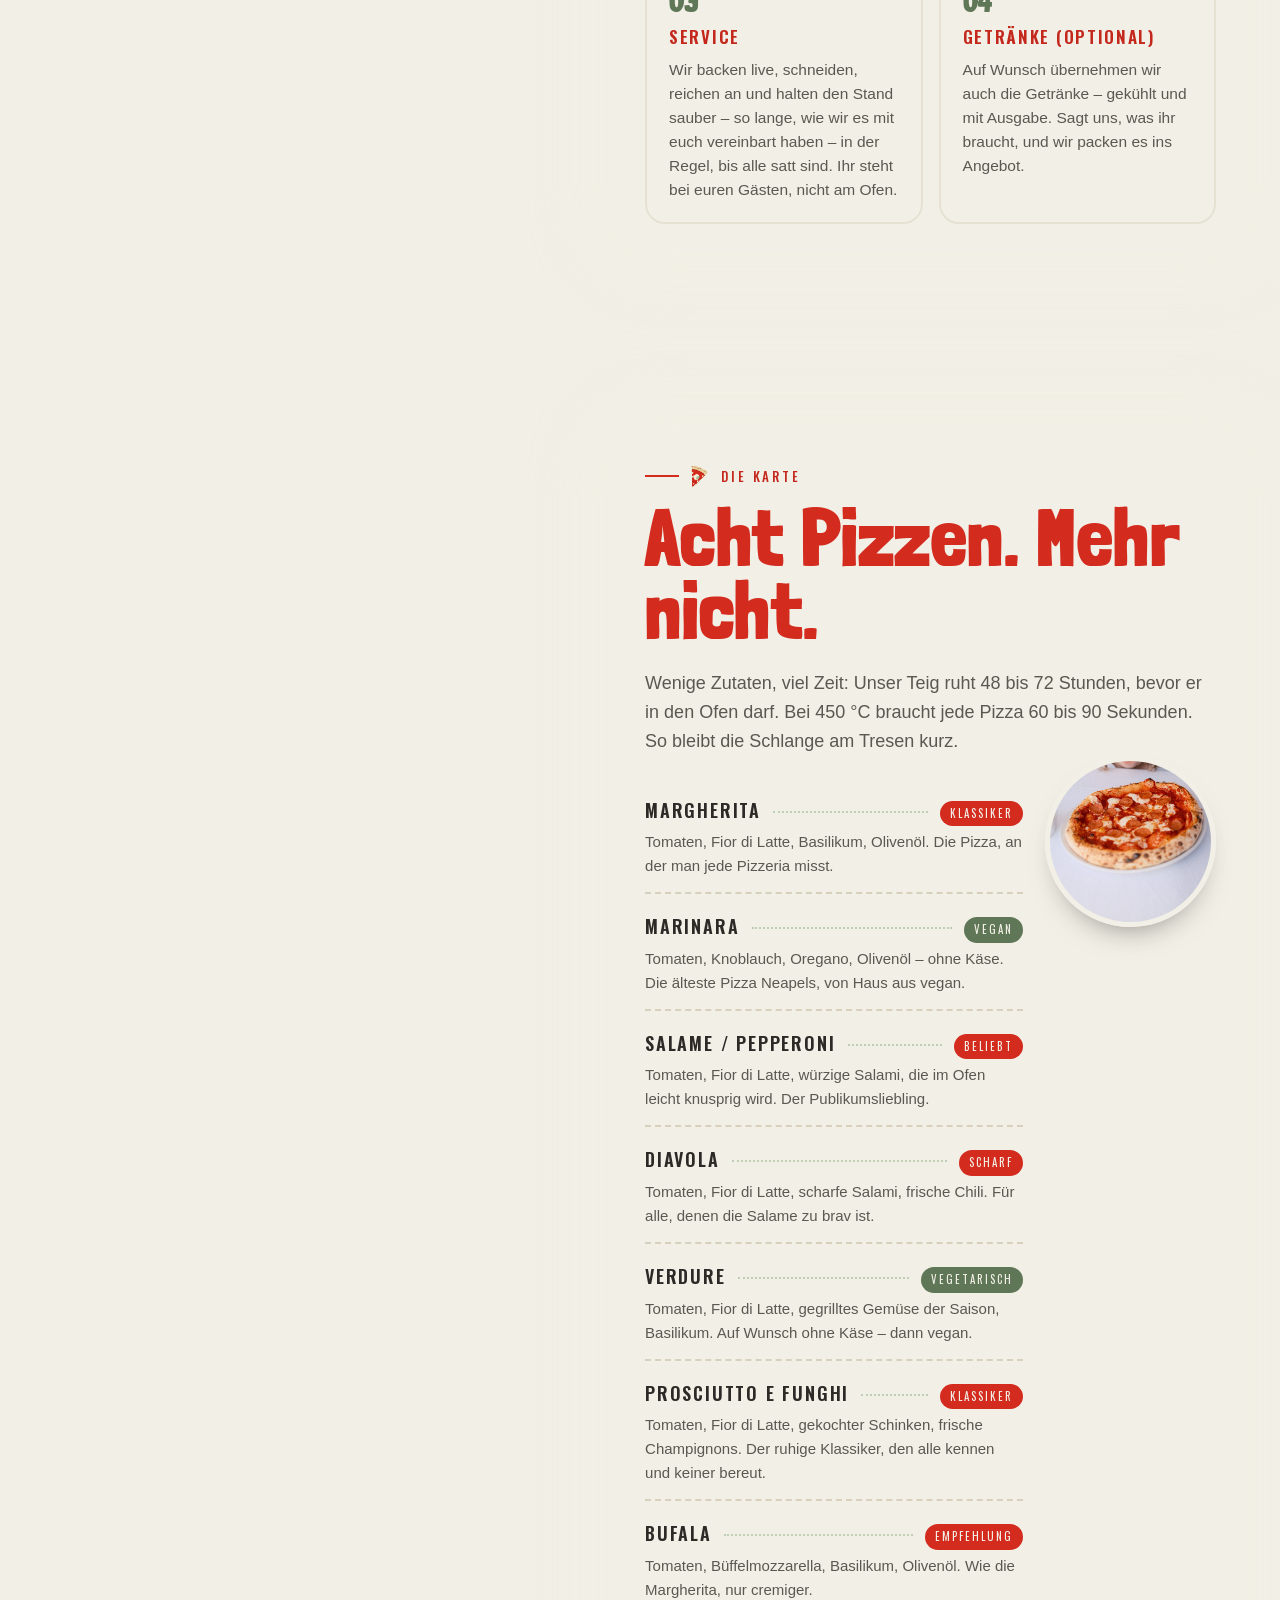
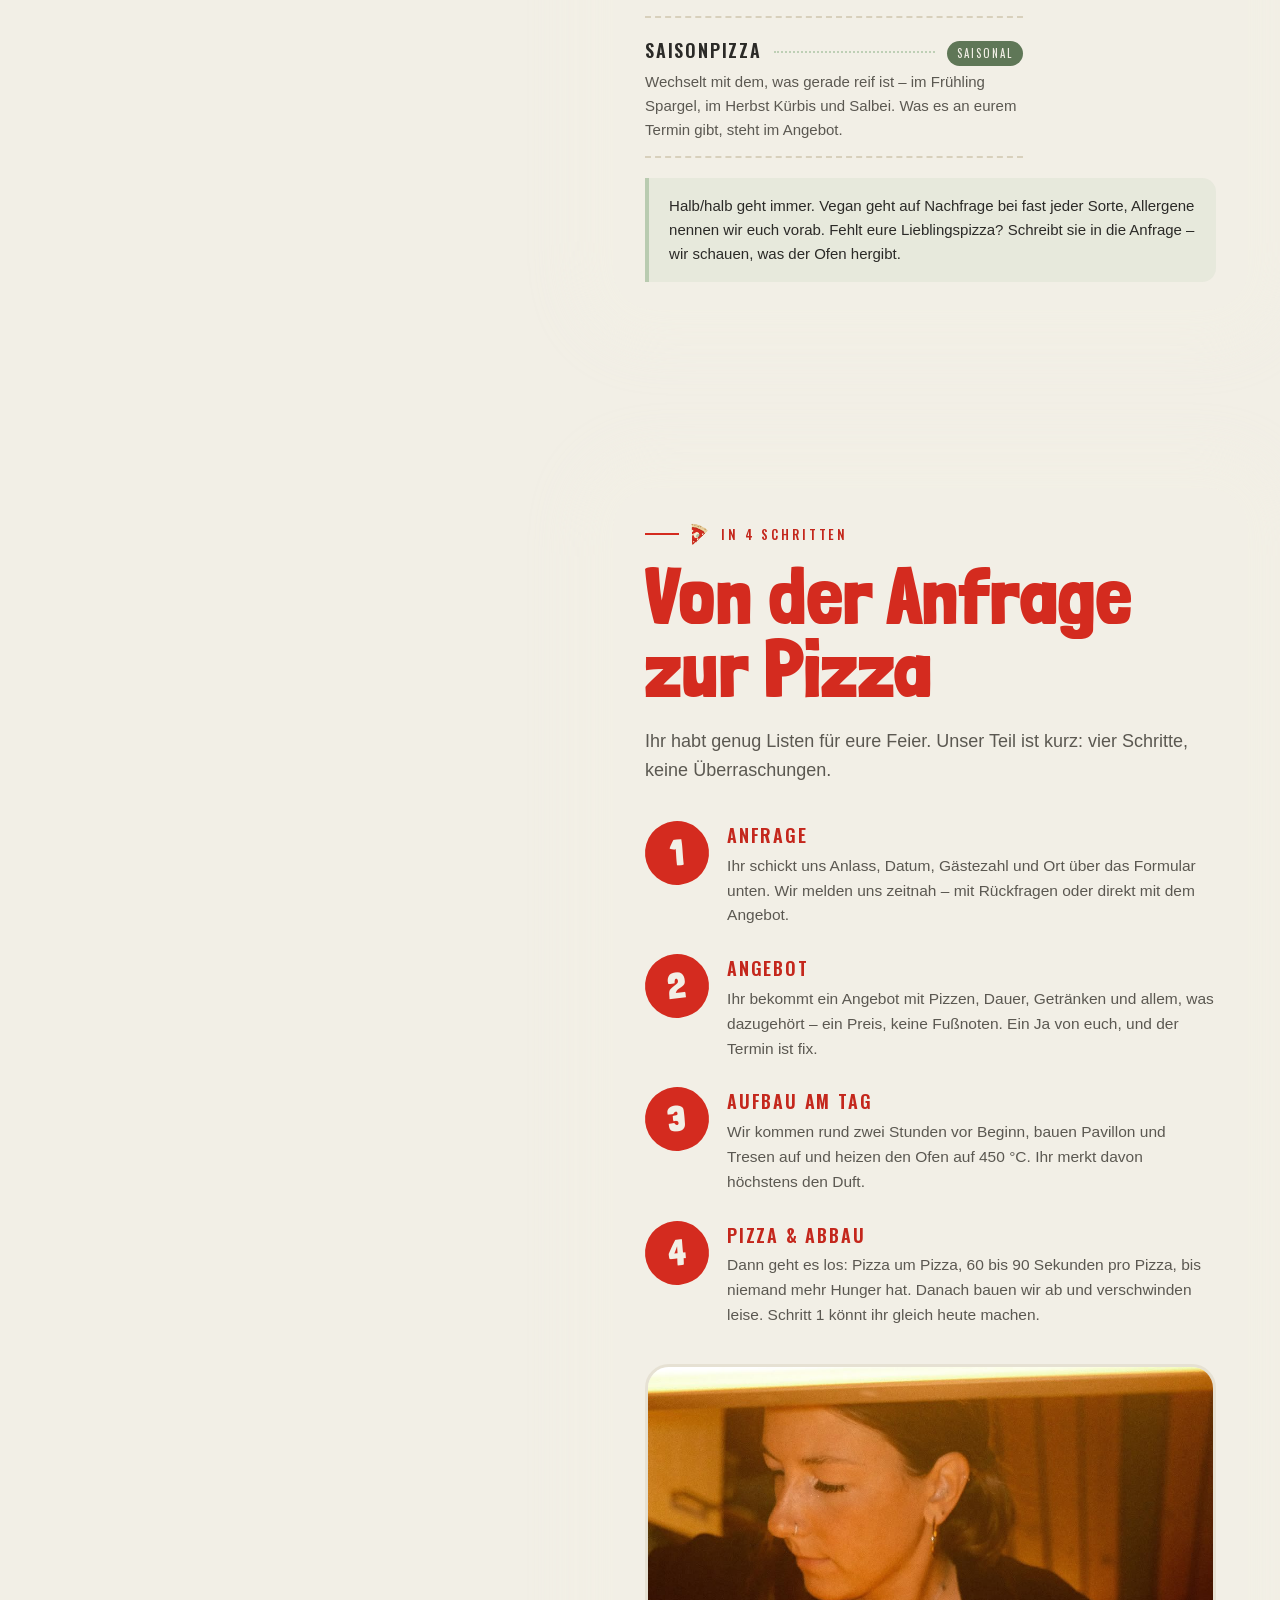
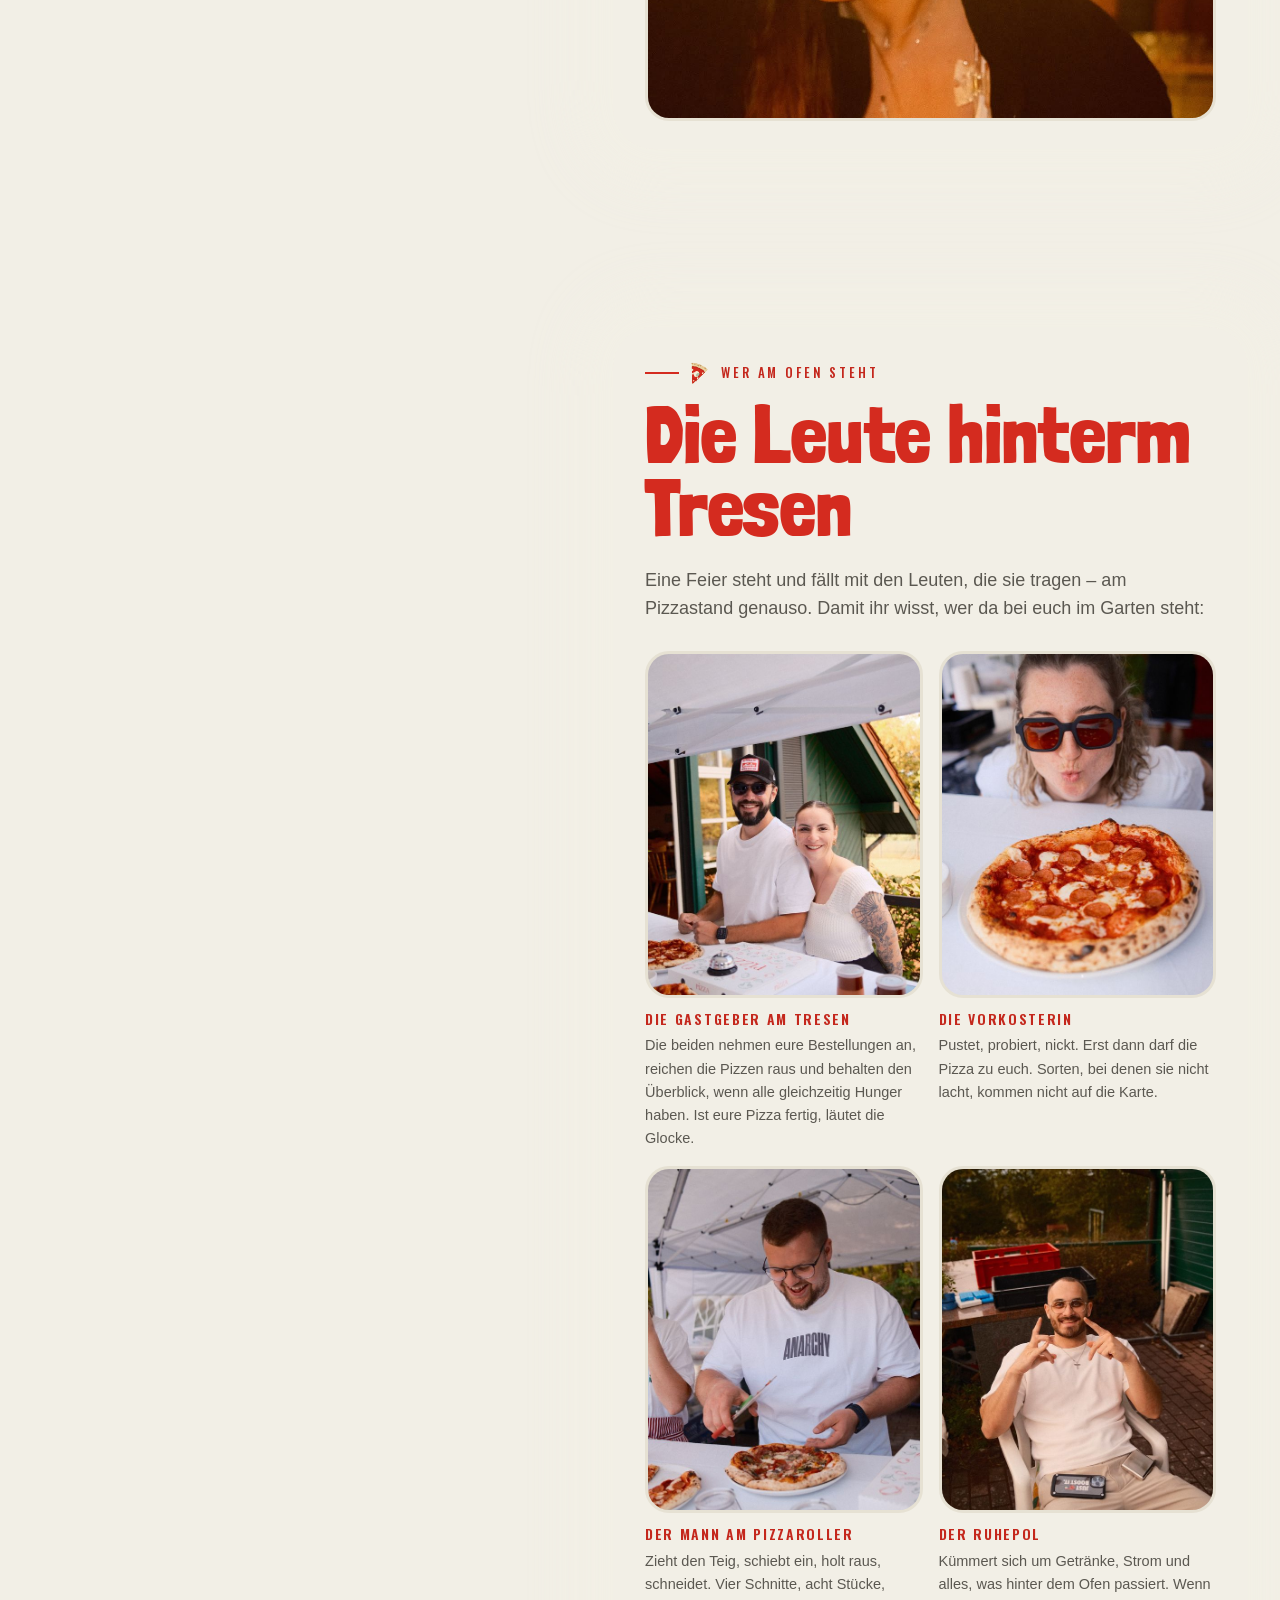
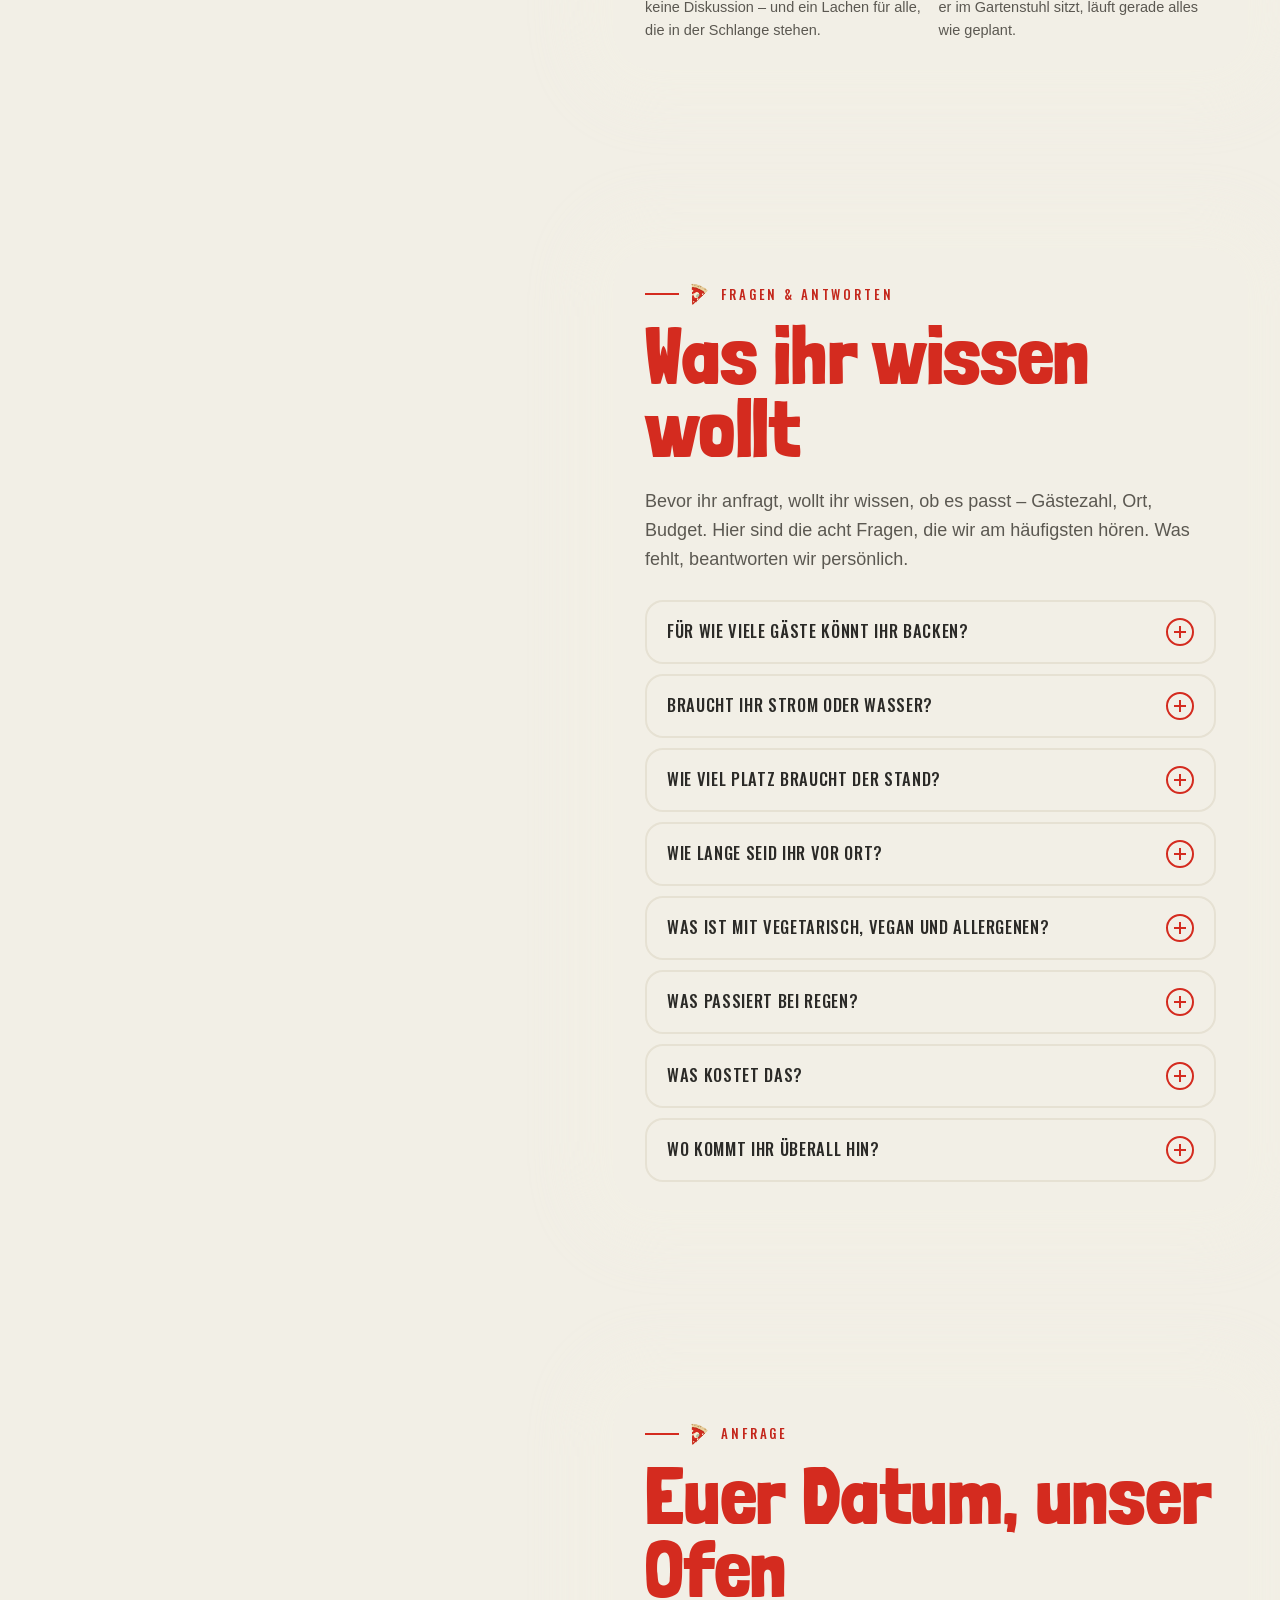
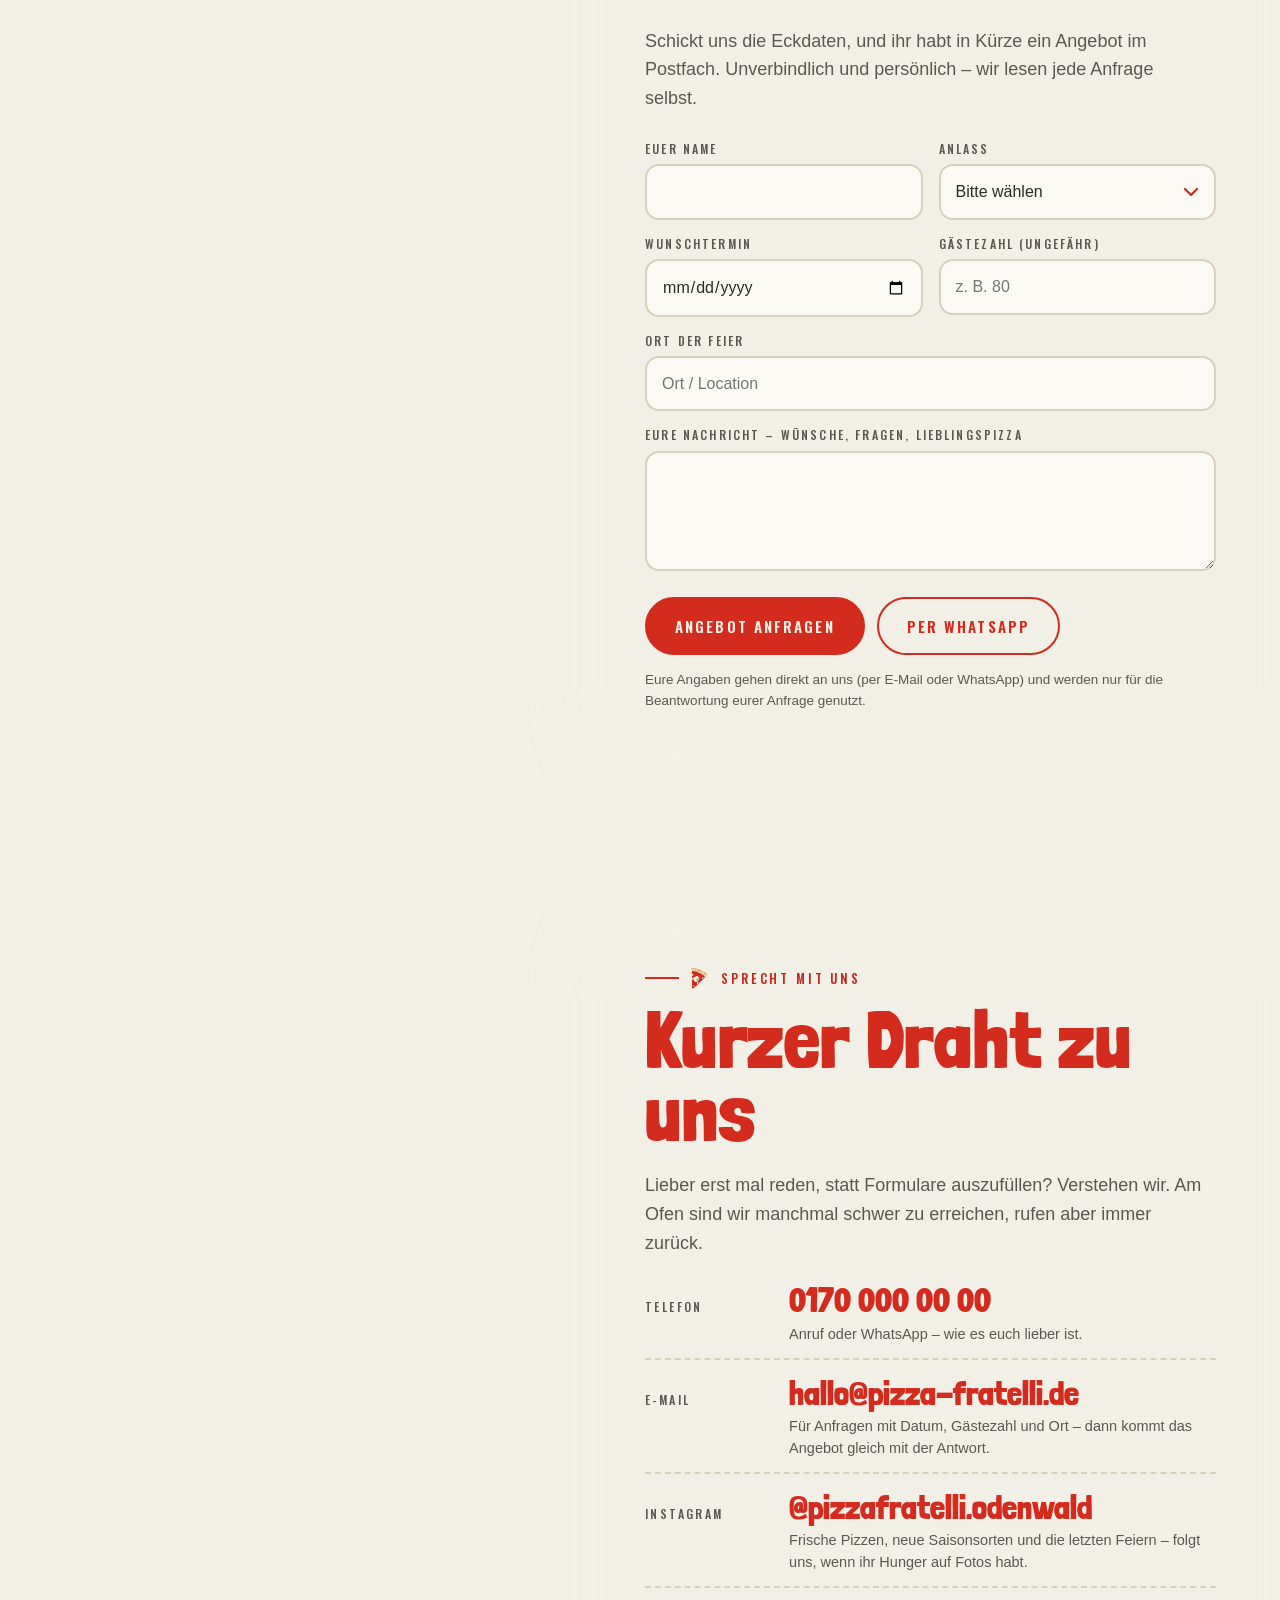
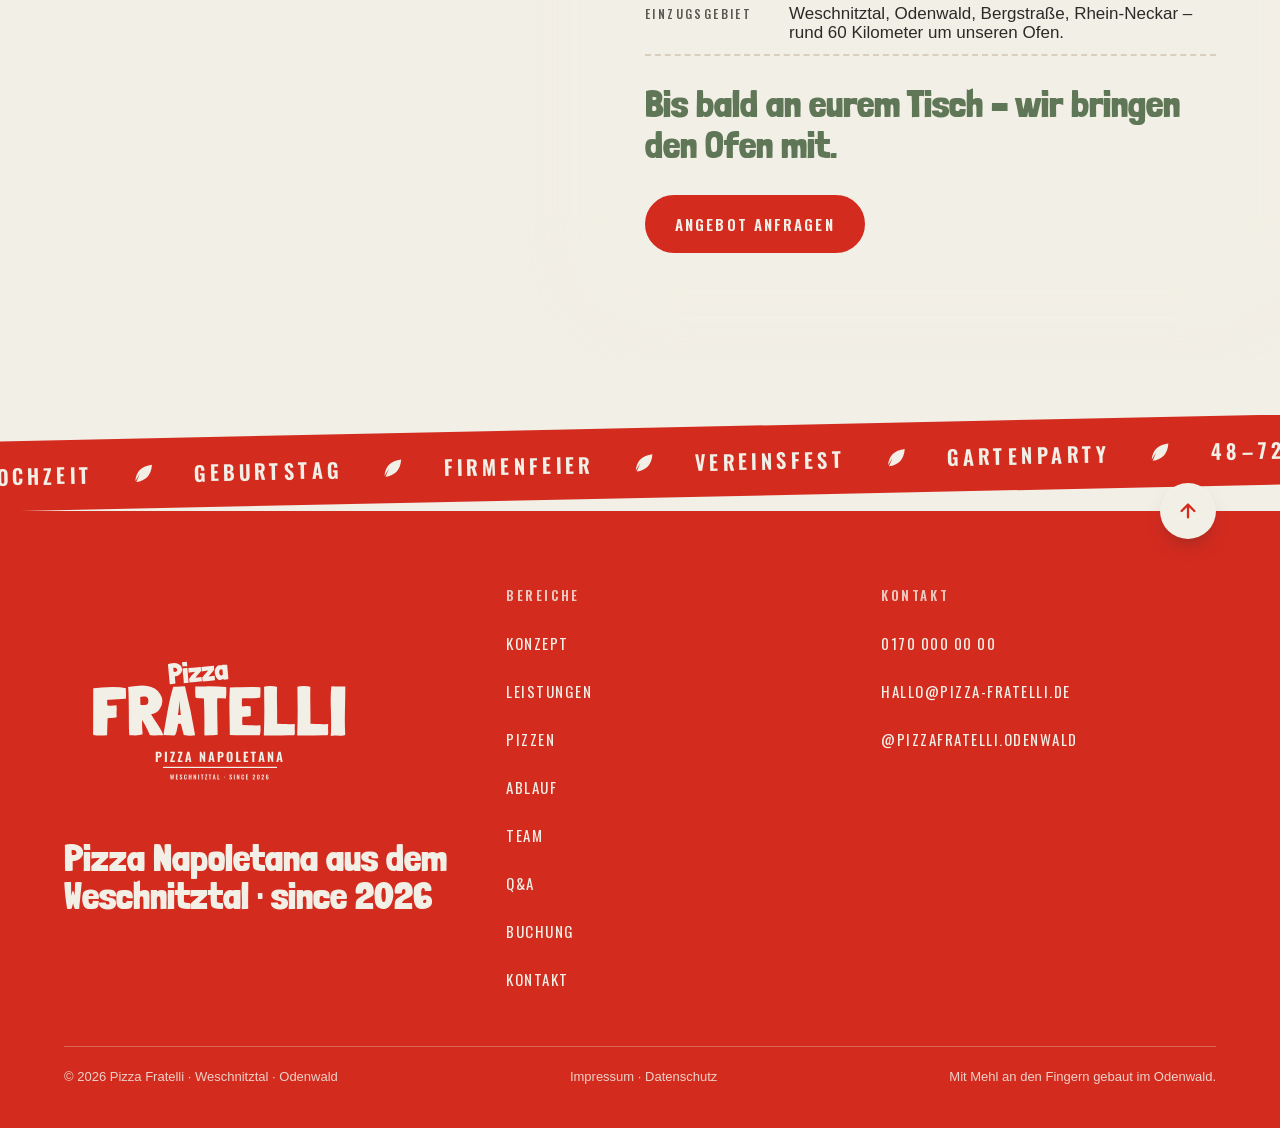
==== commit df6a18ce: "Zwei neue Fotos für Konzept und Ablauf, keine doppelten Bilder mehr Co-Authored-By: Claude Opus 5 <n" ====
--- a/index.html
+++ b/index.html
@@ -17,8 +17,8 @@
   <link rel="apple-touch-icon" href="assets/brand/apple-touch-icon.png">
   <link rel="preload" href="assets/fonts/londrina-solid.ttf" as="font" type="font/ttf" crossorigin>
   <link rel="preload" href="assets/fonts/oswald.woff2" as="font" type="font/woff2" crossorigin>
-  <link rel="stylesheet" href="style.css?v=202609142114">
-  <link rel="stylesheet" href="bg.css?v=202609142114">
+  <link rel="stylesheet" href="style.css?v=202609142124">
+  <link rel="stylesheet" href="bg.css?v=202609142124">
 </head>
 <body>
   <svg width="0" height="0" style="position:absolute" aria-hidden="true"><symbol id="ico-slice" viewBox="297 16 204 289"><defs></defs><g class="slice" data-i="0" data-angle="-67.5"><path d="M300 300L291 31c2 0 9-2 14-1c5 0 9 3 14 4c5 1 9 2 14 2c5 0 10-2 15-1c5 0 10 2 14 4c4 2 8 6 12 8c4 2 10 0 15 1c5 1 10 2 14 4c4 2 8 4 12 7c4 3 8 6 12 9c4 3 8 5 12 7c4 2 9 2 14 4c5 2 10 3 14 6c4 3 7 6 10 10c3 4 6 8 9 12c3 4 8 8 10 10Z" fill="#D9B77C" transform="translate(3 2)"/><path d="M300 300L291 31c2 0 9-2 14-1c5 0 9 3 14 4c5 1 9 2 14 2c5 0 10-2 15-1c5 0 10 2 14 4c4 2 8 6 12 8c4 2 10 0 15 1c5 1 10 2 14 4c4 2 8 4 12 7c4 3 8 6 12 9c4 3 8 5 12 7c4 2 9 2 14 4c5 2 10 3 14 6c4 3 7 6 10 10c3 4 6 8 9 12c3 4 8 8 10 10Z" fill="#EBD3A3"/><path d="M372 65c-1 1-7-1-10-2c-3-1-6-1-9-3c-3-2-9-6-11-8c-2-2-2-4-1-5c1-1 3-1 6 0c3 1 6 3 10 5c4 2 8 5 11 7c2 2 5 5 4 6ZM385 60c1 2 6 6 4 7c-2 1-13-1-17-2c-4-1-5-2-8-3c-3-1-9-3-9-4c0-1 5-3 8-4c3-1 7-4 10-4c3 0 7 4 9 6c2 2 2 2 3 4ZM323.7 43.2c0.7 0 2 2.2 2.1 4c0.1 1.8-0.9 4.6-1.4 6.6c-0.6 2-1.3 5.5-1.9 5.6c-0.6 0.1-1.4-3-1.6-5c-0.2-2 0-5 0.5-6.9c0.5-1.9 1.6-4.2 2.3-4.3ZM374.8 53.3c0.6 0.5 0.7 2.6 0 4.9c-0.7 2.3-3 7.1-4.2 8.9c-1.2 1.8-2.6 2-3.2 1.6c-0.6-0.4-1-1.6-0.4-3.8c0.6-2.2 2.7-7.7 4-9.6c1.3-1.9 3.2-2.5 3.8-2ZM429.3 80c0.4 0.2-0.5 4.3-1.2 6.8c-0.7 2.5-1.9 6.1-3 8.2c-1.1 2.1-2.9 4.6-3.5 4.5c-0.6-0.1-0.4-3 0.2-5.3c0.6-2.3 2.4-6.2 3.7-8.6c1.2-2.4 3.4-5.8 3.8-5.6ZM470.1 116.7c0.4 0.3-1.3 3.2-2.5 4.8c-1.2 1.6-3.1 3.8-4.5 4.8c-1.4 1-3.3 1.6-3.8 1.2c-0.5-0.4-0.1-2.4 0.9-3.7c1-1.3 3.3-2.8 4.9-4c1.6-1.2 4.6-3.4 5-3.1Z" fill="#D9B77C"/><path d="M307 40c0 1 4 3 2 4c-2 1-9 0-12 0c-3 0-4-2-6-3c-2-1-8-2-9-3c0-1 4-2 6-3c2-1 6-2 9-2c3 0 7 2 9 3c2 1 0 3 1 4ZM345 43c-1 1-2 2-3 3c-1 1-3 3-5 3c-2 0-6 0-7-1c-2-1-2-2-2-3c0-1 1-2 2-3c1-1 3 0 6-1c3 0 8-2 10-2c2 0 0 3-1 4ZM424 69c0 1-8 2-11 2c-3 0-4-1-8-1c-4 0-10 0-13-1c-2-1-3-4-2-5c1-1 5-2 8-2c3 0 5-1 8-1c3 0 6 2 9 3c3 1 9 4 9 5ZM478 109c0 2-1 4-4 3c-3-1-10-7-14-10c-4-3-4-4-7-7c-3-3-10-10-10-11c0-1 6 1 10 3c4 2 8 5 12 8c4 3 7 6 9 8c2 2 4 4 4 6ZM382 69c-1 1-3 0-5 0c-2 0-5 0-7-1c-2-1-4-4-5-6c-1-2 0-3 0-4c0-1-1-4 1-4c2 0 6 4 9 6c3 2 6 4 7 5c1 2 1 3 0 4Z" fill="#C99A5A"/><path d="M291 31c2 0 9-2 14-1c5 0 9 3 14 4c5 1 9 2 14 2c5 0 10-2 15-1c5 0 10 2 14 4c4 2 8 6 12 8c4 2 10 0 15 1c5 1 10 2 14 4c4 2 8 4 12 7c4 3 8 6 12 9c4 3 8 5 12 7c4 2 9 2 14 4c5 2 10 3 14 6c4 3 7 6 10 10c3 4 6 8 9 12c3 4 8 8 10 10" fill="none" stroke="#C99A5A" stroke-width="1.5"/><path d="M384.7 61.3a1.1 1.1 0 1 0 2.2 0a1.1 1.1 0 1 0 -2.2 0ZM452.3 87.3a1.1 1.1 0 1 0 2.2 0a1.1 1.1 0 1 0 -2.2 0ZM427.4 89.6a1.6 1.6 0 1 0 3.1 0a1.6 1.6 0 1 0 -3.1 0Z" fill="#D9B77C"/><path d="M319.4 64.4a1 1 0 1 0 1.9 0a1 1 0 1 0 -1.9 0ZM304.5 43.2a1.5 1.5 0 1 0 3 0a1.5 1.5 0 1 0 -3 0ZM378.9 70.2a1.6 1.6 0 1 0 3.2 0a1.6 1.6 0 1 0 -3.2 0ZM407.1 81.1a1.6 1.6 0 1 0 3.2 0a1.6 1.6 0 1 0 -3.2 0ZM419.2 91.6a1 1 0 1 0 2 0a1 1 0 1 0 -2 0ZM393.7 56.5a4 1.2 396 1 0 6.4 4.7a4 1.2 396 1 0 -6.4 -4.7Z" fill="#F2EFE6"/><path d="M299 39c-1 0-2 0-3-1c0 0 0-2 0-2c0 0 2-1 3-1c1 0 1 1 1 2c0 1 0 2-1 2ZM330 46c-1 0-2-1-2-2c0-1 2-6 3-6c1 0 3 2 4 3c1 1 1 1 0 2c-1 1-4 3-5 3ZM329 46c0 0 2-1 2-1c0 0 1 0 1 0c0 0 1 2 1 2c0 0-2 1-3 1c-1 0-1-2-1-2ZM401 71c-1-1 1-4 2-5c1-1 5-2 6-2c1 0 0 4 0 5c0 1-1 2-2 2c-1 0-5 1-6 0ZM407 68c-1 0-1-2-1-3c0-1 2-1 3-1c1 0 2 0 2 1c0 1 0 2-1 3c-1 0-2 0-3 0ZM473 103c0 1-2 2-3 2c-1 0-3-2-3-3c0-1 1-2 2-2c1 0 1 0 2 1c1 0 2 1 2 2ZM460.7 103.3a1.9 1.9 0 1 0 3.8 0a1.9 1.9 0 1 0 -3.8 0ZM383 67c0 1-4 4-5 4c-1 0-2-1-3-2c-1-1-2-3-1-4c1-1 4-1 6-1c2 0 3 2 3 3ZM376 63c0 0-2 0-2 0c0 0-1 0-1 0c0 0 0-3 0-3c0 0 2 0 3 1c0 0 0 2 0 2ZM373.9 66.1a1.8 1.8 0 1 0 3.6 0a1.8 1.8 0 1 0 -3.6 0ZM302 60c0 0-1 1-1 1c0 0-1-2-1-2c0 0 0-1 0-1c0 0 3 0 3 0c0 0-1 2-1 2ZM451.4 120.3a0.8 0.8 0 1 0 1.6 0a0.8 0.8 0 1 0 -1.6 0ZM435.5 90.8a1 1 0 1 0 2 0a1 1 0 1 0 -2 0ZM329 45.5a0.7 0.7 0 1 0 1.3 0a0.7 0.7 0 1 0 -1.3 0Z" fill="#3B2A21"/><path d="M300 300L292 72c2-1 8-4 12-4c4 0 9 1 13 2c4 1 8 2 12 2c4 0 8-1 12 0c4 1 8 2 12 4c4 2 7 3 11 5c4 2 7 4 11 6c4 2 8 2 12 3c4 1 8 1 12 3c4 2 6 6 10 8c4 2 7 3 11 5c4 2 8 3 11 5c4 2 7 4 10 7c3 3 6 6 8 10c2 4 3 9 5 12c2 3 8 7 9 8Z" fill="#D9B77C"/><path d="M300 300L292 77c2-1 8-4 12-4c4 0 8 1 12 2c4 1 8 2 12 2c4 0 8 0 12 0c4 0 8 2 12 3c4 1 7 3 11 5c4 2 7 4 11 6c4 2 7 3 11 4c4 1 8 2 11 4c3 2 6 6 9 8c3 2 7 3 11 5c4 2 7 3 11 5c4 2 8 4 11 6c3 2 6 6 8 9c2 3 4 8 6 11c2 3 8 6 9 7Z" fill="#B8241A" transform="translate(3 2)"/><path d="M300 300L292 77c2-1 8-4 12-4c4 0 8 1 12 2c4 1 8 2 12 2c4 0 8 0 12 0c4 0 8 2 12 3c4 1 7 3 11 5c4 2 7 4 11 6c4 2 7 3 11 4c4 1 8 2 11 4c3 2 6 6 9 8c3 2 7 3 11 5c4 2 7 3 11 5c4 2 8 4 11 6c3 2 6 6 8 9c2 3 4 8 6 11c2 3 8 6 9 7Z" fill="#B8241A"/><path d="M300 300L293 87c2-1 7-4 11-5c4-1 8 1 12 1c4 0 7 1 11 1c4 0 8 0 12 1c4 1 7 2 11 3c4 1 8 3 11 5c4 2 6 4 10 6c4 2 7 3 11 4c4 1 8 2 11 4c3 2 5 5 8 7c3 2 8 3 11 5c4 2 7 3 10 5c3 2 7 3 10 5c3 2 6 6 8 9c2 3 2 8 5 11c2 3 8 6 10 7Z" fill="#D42B1F"/><path d="M356 270c1-1 3-5 1-9c-2-4-6-11-11-16c-5-5-14-10-21-12c-7-2-16 0-20 0c-4 0-7 2-7 3c0 1 2 2 6 3c4 2 10 3 16 6c6 3 13 6 18 10c5 4 9 8 12 11c3 2 5 5 6 4ZM399 174c1-1 0-5-2-8c-2-3-8-7-13-10c-5-3-12-8-18-10c-6-2-13-2-17-2c-4 0-6 0-7 1c0 1 1 4 4 6c3 2 9 5 14 8c5 3 13 6 18 8c5 2 10 6 14 7c4 1 6 1 7 0ZM400 183c0-1-1-4-4-8c-3-4-10-9-16-13c-6-4-16-10-23-12c-8-2-17-3-22-3c-5 0-8 0-8 1c0 1 3 2 7 4c4 2 12 4 19 7c7 3 15 8 22 11c7 4 14 8 18 10c4 2 6 4 7 3ZM359 212c-1-2 1-6 2-8c1-2 2-4 4-7c2-2 6-8 8-8c2 0 5 3 6 5c1 2 1 4 1 7c0 2-1 6-3 8c-2 2-6 4-9 5c-3 0-8 0-9-2Z" fill="#B8241A"/><path d="M343 140c5-2 12-6 19-4c7 2 20 8 22 15c2 7-8 20-10 29c-2 9 0 18-4 23c-4 5-12 4-18 5c-6 1-15 4-20 1c-5-3-8-13-12-21c-4-8-14-20-12-26c2-6 16-8 22-12c6-4 8-8 13-10Z" fill="#B8241A" transform="translate(4 4)"/><path d="M343 140c5-2 12-6 19-4c7 2 20 8 22 15c2 7-8 20-10 29c-2 9 0 18-4 23c-4 5-12 4-18 5c-6 1-15 4-20 1c-5-3-8-13-12-21c-4-8-14-20-12-26c2-6 16-8 22-12c6-4 8-8 13-10ZM323 267c-1 1-6 2-8 1c-2-1-5-3-6-5c-1-2-1-5 0-6c1-1 5-2 7-2c2 0 4 3 5 5c1 2 3 6 2 7Z" fill="#E8D8A6" transform="translate(3 2)"/><path d="M343 140c5-2 12-6 19-4c7 2 20 8 22 15c2 7-8 20-10 29c-2 9 0 18-4 23c-4 5-12 4-18 5c-6 1-15 4-20 1c-5-3-8-13-12-21c-4-8-14-20-12-26c2-6 16-8 22-12c6-4 8-8 13-10ZM323 267c-1 1-6 2-8 1c-2-1-5-3-6-5c-1-2-1-5 0-6c1-1 5-2 7-2c2 0 4 3 5 5c1 2 3 6 2 7Z" fill="#F6EFD9"/><path d="M337.4 158.7a3 3 0 1 0 6 0a3 3 0 1 0 -6 0ZM334.2 175.2a2.4 2.4 0 1 0 4.8 0a2.4 2.4 0 1 0 -4.8 0ZM357.3 161.6a3.4 3.4 0 1 0 6.8 0a3.4 3.4 0 1 0 -6.8 0Z" fill="#E8D8A6"/><path d="M338.1 158a1.7 1.7 0 1 0 3.3 0a1.7 1.7 0 1 0 -3.3 0ZM334.8 174.7a1.3 1.3 0 1 0 2.6 0a1.3 1.3 0 1 0 -2.6 0ZM358.1 160.8a1.9 1.9 0 1 0 3.7 0a1.9 1.9 0 1 0 -3.7 0Z" fill="#F6EFD9"/><g class="cheese-edge"><path d="M304 163c2 0 4 2 5 5c1 2 1 7 0 10c-1 3-4 7-5 7c-2 0-3-6-4-9c-1-3-2-5-1-7c1-2 3-6 5-6ZM304 115c3 0 8 0 9 3c1 2 0 10-2 12c-2 2-4 3-7 3c-3 0-8 0-9-2c-2-2-2-9 0-12c2-3 6-4 9-4ZM448 157c2 2 0 8-2 11c-2 3-6 6-9 7c-3 2-9 3-10 2c-1-1 0-7 2-10c2-3 4-7 7-9c3-2 10-3 12-1ZM381 224c1 2-1 6-2 9c-1 3-2 10-5 11c-3 1-9-1-11-3c-2-2-1-7 0-10c1-3 5-8 8-9c3-1 9 0 10 2Z" fill="#B8241A"/><path d="M301 160c2 0 5 2 6 5c1 2 1 7 0 10c-1 3-4 7-6 7c-2 0-2-6-3-9c-1-3-2-5-2-7c0-2 3-6 5-6ZM301 112c3 0 9 0 10 3c1 2 0 10-2 12c-2 2-5 3-8 3c-3 0-7 0-8-2c-1-2-1-9 0-12c1-3 5-4 8-4ZM445 154c2 2 0 8-2 11c-2 3-5 6-8 7c-3 2-9 3-10 2c-1-1 0-7 2-10c2-3 4-7 7-9c3-2 10-3 11-1ZM378 221c2 2 0 6-1 9c-1 3-3 10-6 11c-3 1-8-1-10-3c-2-2-1-7 0-10c1-3 4-8 7-9c3-1 8 0 10 2Z" fill="#E8D8A6"/><path d="M301 160c2 0 4 3 5 5c1 2 1 6 0 8c-1 2-4 6-5 6c-2 0-3-5-4-7c-1-2-2-5-1-7c1-2 3-5 5-5ZM300 111c3 0 8 0 9 3c1 2 0 10-2 12c-2 2-5 2-7 2c-2 0-6 0-7-2c-1-2-1-8 0-11c1-2 4-4 7-4ZM443 153c2 1 0 7-1 10c-2 3-5 6-8 7c-3 2-8 3-9 2c-1-1 0-6 1-9c1-3 4-6 7-8c3-2 8-3 10-2ZM377 220c1 2-1 6-2 9c-1 3-3 9-5 10c-2 1-8-1-9-3c-2-2-1-6 0-9c1-3 4-7 7-8c3-1 8-1 9 1Z" fill="#F6EFD9"/><path d="M298.9 168.2a1.2 1.2 0 1 0 2.4 0a1.2 1.2 0 1 0 -2.4 0ZM297.6 119.1a1.5 1.5 0 1 0 3 0a1.5 1.5 0 1 0 -3 0ZM428.1 160.7a1.6 1.6 0 1 0 3.2 0a1.6 1.6 0 1 0 -3.2 0ZM363.6 225.5a1.6 1.6 0 1 0 3.1 0a1.6 1.6 0 1 0 -3.1 0Z" fill="#F2EFE6"/><path class="thread" d="M301.8 170.1Q303.5 180.1 301.8 190.2M301.5 121.9Q303.4 112.8 301.5 103.6" fill="none" stroke="#F6EFD9" stroke-width="1.3" stroke-linecap="round"/></g><path d="M394 171c1 2-2 4-3 6c-1 2-2 6-3 9c-2 2-4 4-6 6c-2 2-6 2-9 3c-3 1-7 2-10 2c-3 0-4 0-7 0c-3 0-8 0-9-1c-1-1 2-4 4-7c2-3 3-7 5-10c2-3 3-7 6-9c3-2 7-2 10-3c3-1 4-1 6-1c2 0 6 0 9 1c3 1 6 2 7 4Z" fill="#8FA487"/><path d="M391 169c1 2-2 4-3 6c-1 2-2 6-3 9c-2 2-4 4-6 6c-2 2-6 2-9 3c-3 1-7 2-10 2c-3 0-4 0-7 0c-3 0-8 0-9-1c-1-1 2-4 4-7c2-3 3-7 5-10c2-3 3-7 6-9c3-2 7-2 10-3c3-1 4-1 6-1c2 0 6 0 9 1c3 1 6 2 7 4Z" fill="#B9CBB0"/><path d="M390 169Q366 179 345 195M376 175L374 187M376 175L366 169M363 183L360 192M363 183L354 179" fill="none" stroke="#8FA487" stroke-width="1.4" stroke-linecap="round"/><path d="M390 169L396 166" fill="none" stroke="#8FA487" stroke-width="2.4" stroke-linecap="round"/><path d="M330.1 162.3a4.7 1.7 -31 1 0 8.1 -4.9a4.7 1.7 -31 1 0 -8.1 4.9Z" fill="#F2EFE6"/></g></symbol><symbol id="ico-leaf" viewBox="0 0 24 24"><path d="M3 20C4 10 10 4 21 3c-1 11-7 17-17 18l4-9-5 8z" fill="currentColor"/></symbol></svg>
@@ -192,7 +192,7 @@
           <p class="eyebrow reveal" style="--i:0"><svg class="slice-ico" aria-hidden="true"><use href="#ico-slice"/></svg>Wer wir sind</p>
           <h2 id="h-konzept" class="display headline reveal" style="--i:1">Neapel kommt in den Odenwald</h2>
           <p class="lead reveal" style="--i:2">Ihr plant eine Feier und wollt Essen, das Leute zusammenbringt. Wir sind Pizza Fratelli: ein kleines Team aus dem Weschnitztal, ein Ofen auf Rädern, Pizza wie in Neapel. Kein Lieferdienst, kein Fast Food: Handwerk, das man riecht.</p>
-          <div class="cards"><article class="card reveal" style="--i:3"><h3>Echt neapolitanisch</h3><p>San-Marzano-Tomaten, Fior di Latte, Basilikum, Olivenöl – mehr braucht eine gute Pizza nicht. Dazu ein bauschiger Rand mit dunklen Flecken – in Neapel nennt man das Leopardenmuster. Kein Fertigteig, keine Abkürzung.</p></article><article class="card reveal" style="--i:4"><h3>Komplett mobil</h3><p>Ofen, Teig, Zutaten, Tresen, Pavillon: Wir bringen alles mit und stellen es dort auf, wo ihr feiert – Garten, Hof, Scheune, Firmengelände. Ihr müsst nirgendwohin.</p></article><article class="card reveal" style="--i:5"><h3>Gastgeber, keine Lieferanten</h3><p>Wir stehen am Ofen, reden mit euren Gästen und backen, bis alle satt sind. Klingeln und wegfahren können andere.</p></article></div><figure class="figure reveal" style="--i:6"><div class="photo photo--wide"><img src="assets/img/foto-paar-wide.jpg" alt="Zwei Teammitglieder von Pizza Fratelli lachen hinter dem Pizzatresen unter dem Pavillon" loading="lazy" width="1200" height="750"></div><figcaption class="photo__caption">Unser Tresen unter dem Pavillon – bei euch steht er da, wo die Gäste sowieso stehen.</figcaption></figure>
+          <div class="cards"><article class="card reveal" style="--i:3"><h3>Echt neapolitanisch</h3><p>San-Marzano-Tomaten, Fior di Latte, Basilikum, Olivenöl – mehr braucht eine gute Pizza nicht. Dazu ein bauschiger Rand mit dunklen Flecken – in Neapel nennt man das Leopardenmuster. Kein Fertigteig, keine Abkürzung.</p></article><article class="card reveal" style="--i:4"><h3>Komplett mobil</h3><p>Ofen, Teig, Zutaten, Tresen, Pavillon: Wir bringen alles mit und stellen es dort auf, wo ihr feiert – Garten, Hof, Scheune, Firmengelände. Ihr müsst nirgendwohin.</p></article><article class="card reveal" style="--i:5"><h3>Gastgeber, keine Lieferanten</h3><p>Wir stehen am Ofen, reden mit euren Gästen und backen, bis alle satt sind. Klingeln und wegfahren können andere.</p></article></div><figure class="figure reveal" style="--i:6"><div class="photo photo--wide"><img src="assets/img/foto-pavillon-wide.jpg" alt="Teammitglied von Pizza Fratelli mit Schürze und Cap lehnt sich unter dem Pavillon im Stuhl zurück, dahinter der Tresen" loading="lazy" width="1066" height="666"></div><figcaption class="photo__caption">Unser Tresen unter dem Pavillon – bei euch steht er da, wo die Gäste sowieso stehen.</figcaption></figure>
         </div>
       </section>
       <section class="panel" id="leistungen" data-slice="1" data-label="Leistungen" aria-labelledby="h-leistungen">
@@ -216,7 +216,7 @@
           <p class="eyebrow reveal" style="--i:0"><svg class="slice-ico" aria-hidden="true"><use href="#ico-slice"/></svg>In 4 Schritten</p>
           <h2 id="h-ablauf" class="display headline reveal" style="--i:1">Von der Anfrage zur Pizza</h2>
           <p class="lead reveal" style="--i:2">Ihr habt genug Listen für eure Feier. Unser Teil ist kurz: vier Schritte, keine Überraschungen.</p>
-          <ol class="steps"><li class="reveal" style="--i:3"><div class="step__num">1</div><div><h3>Anfrage</h3><p>Ihr schickt uns Anlass, Datum, Gästezahl und Ort über das Formular unten. Wir melden uns zeitnah – mit Rückfragen oder direkt mit dem Angebot.</p></div></li><li class="reveal" style="--i:4"><div class="step__num">2</div><div><h3>Angebot</h3><p>Ihr bekommt ein Angebot mit Pizzen, Dauer, Getränken und allem, was dazugehört – ein Preis, keine Fußnoten. Ein Ja von euch, und der Termin ist fix.</p></div></li><li class="reveal" style="--i:5"><div class="step__num">3</div><div><h3>Aufbau am Tag</h3><p>Wir kommen rund zwei Stunden vor Beginn, bauen Pavillon und Tresen auf und heizen den Ofen auf 450 °C. Ihr merkt davon höchstens den Duft.</p></div></li><li class="reveal" style="--i:6"><div class="step__num">4</div><div><h3>Pizza &amp; Abbau</h3><p>Dann geht es los: Pizza um Pizza, 60 bis 90 Sekunden pro Pizza, bis niemand mehr Hunger hat. Danach bauen wir ab und verschwinden leise. Schritt 1 könnt ihr gleich heute machen.</p></div></li></ol><figure class="figure reveal" style="--i:7"><div class="photo photo--wide"><img src="assets/img/foto-schneiden-wide.jpg" alt="Teammitglied schneidet lachend eine frisch gebackene Pizza mit dem Pizzaroller" loading="lazy" width="1200" height="750"></div></figure>
+          <ol class="steps"><li class="reveal" style="--i:3"><div class="step__num">1</div><div><h3>Anfrage</h3><p>Ihr schickt uns Anlass, Datum, Gästezahl und Ort über das Formular unten. Wir melden uns zeitnah – mit Rückfragen oder direkt mit dem Angebot.</p></div></li><li class="reveal" style="--i:4"><div class="step__num">2</div><div><h3>Angebot</h3><p>Ihr bekommt ein Angebot mit Pizzen, Dauer, Getränken und allem, was dazugehört – ein Preis, keine Fußnoten. Ein Ja von euch, und der Termin ist fix.</p></div></li><li class="reveal" style="--i:5"><div class="step__num">3</div><div><h3>Aufbau am Tag</h3><p>Wir kommen rund zwei Stunden vor Beginn, bauen Pavillon und Tresen auf und heizen den Ofen auf 450 °C. Ihr merkt davon höchstens den Duft.</p></div></li><li class="reveal" style="--i:6"><div class="step__num">4</div><div><h3>Pizza &amp; Abbau</h3><p>Dann geht es los: Pizza um Pizza, 60 bis 90 Sekunden pro Pizza, bis niemand mehr Hunger hat. Danach bauen wir ab und verschwinden leise. Schritt 1 könnt ihr gleich heute machen.</p></div></li></ol><figure class="figure reveal" style="--i:7"><div class="photo photo--wide"><img src="assets/img/foto-theke-wide.jpg" alt="Teammitglied an der Theke im warmen Abendlicht, daneben eine Flasche Wein" loading="lazy" width="1066" height="666"></div></figure>
         </div>
       </section>
       <section class="panel" id="team" data-slice="4" data-label="Team" aria-labelledby="h-team">
@@ -300,6 +300,6 @@
     </footer>
   </div>
 
-  <script src="main.js?v=202609142114"></script>
+  <script src="main.js?v=202609142124"></script>
 </body>
 </html>
